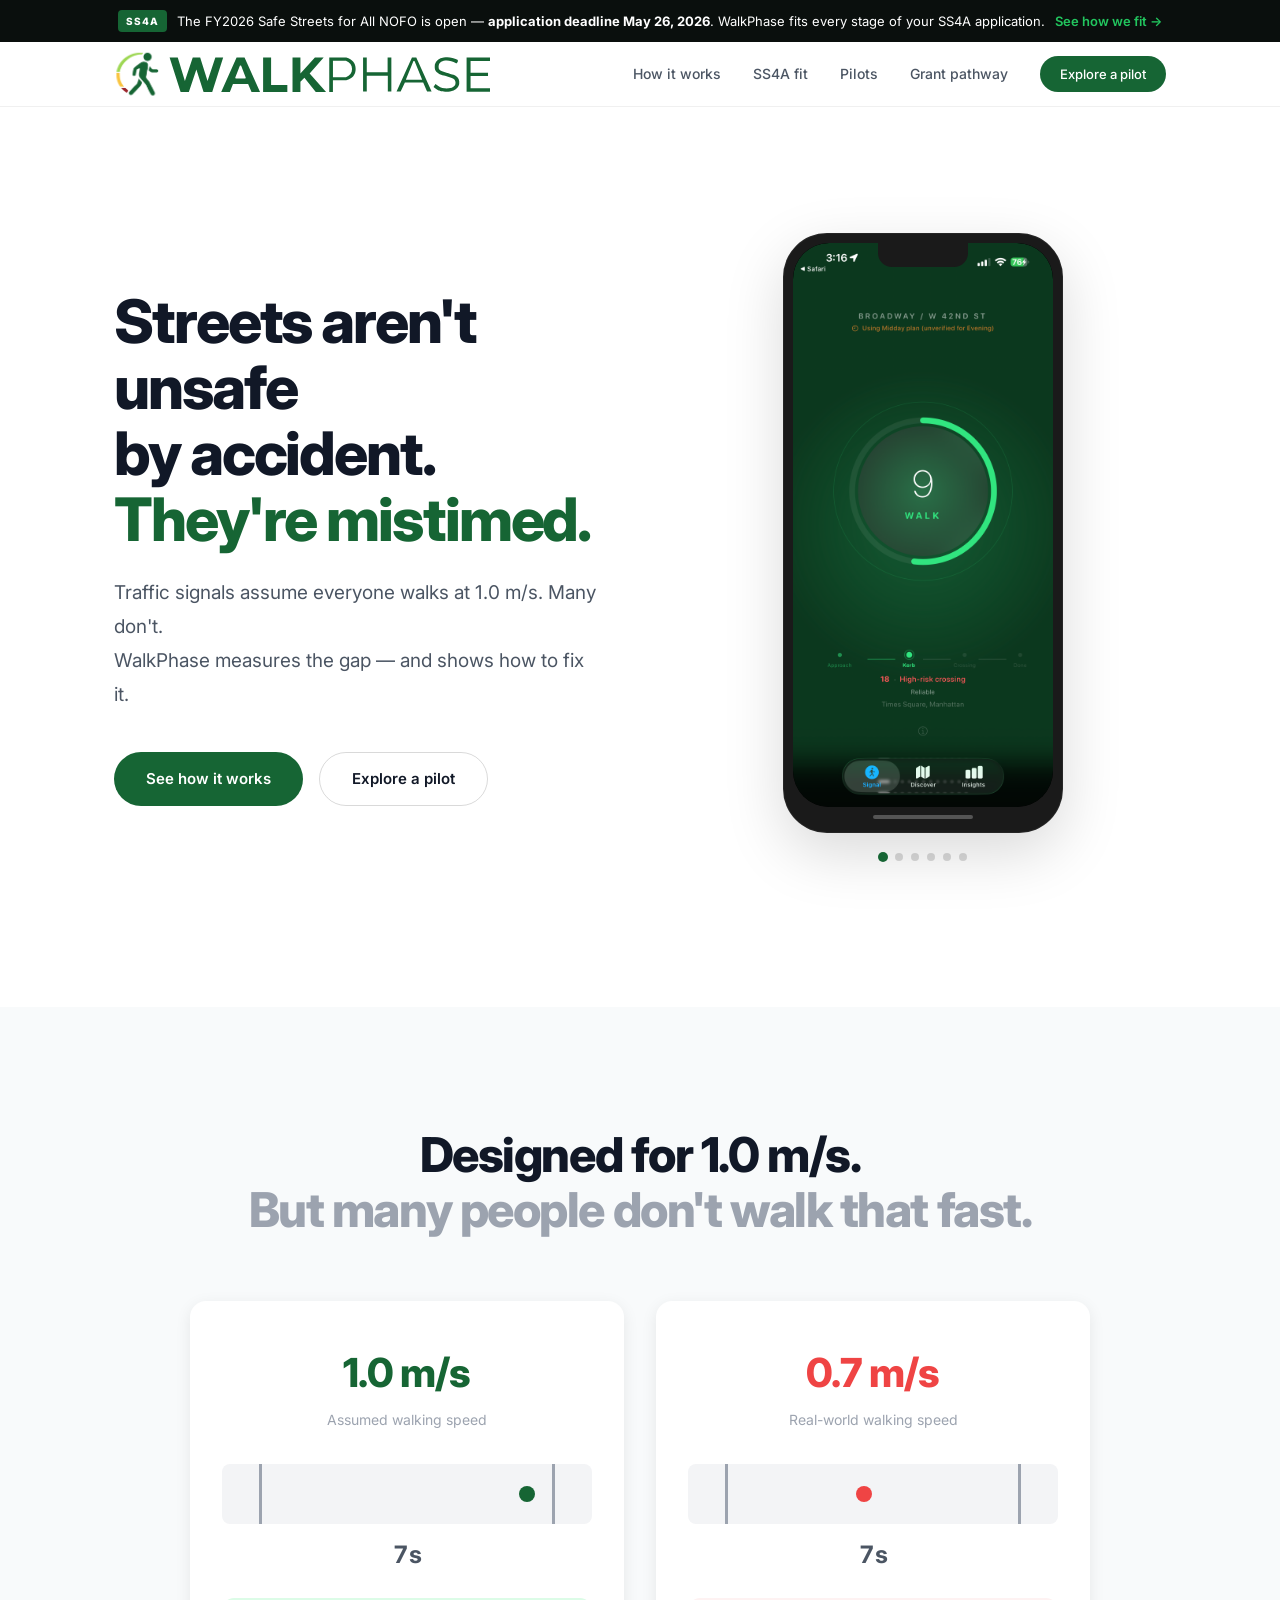
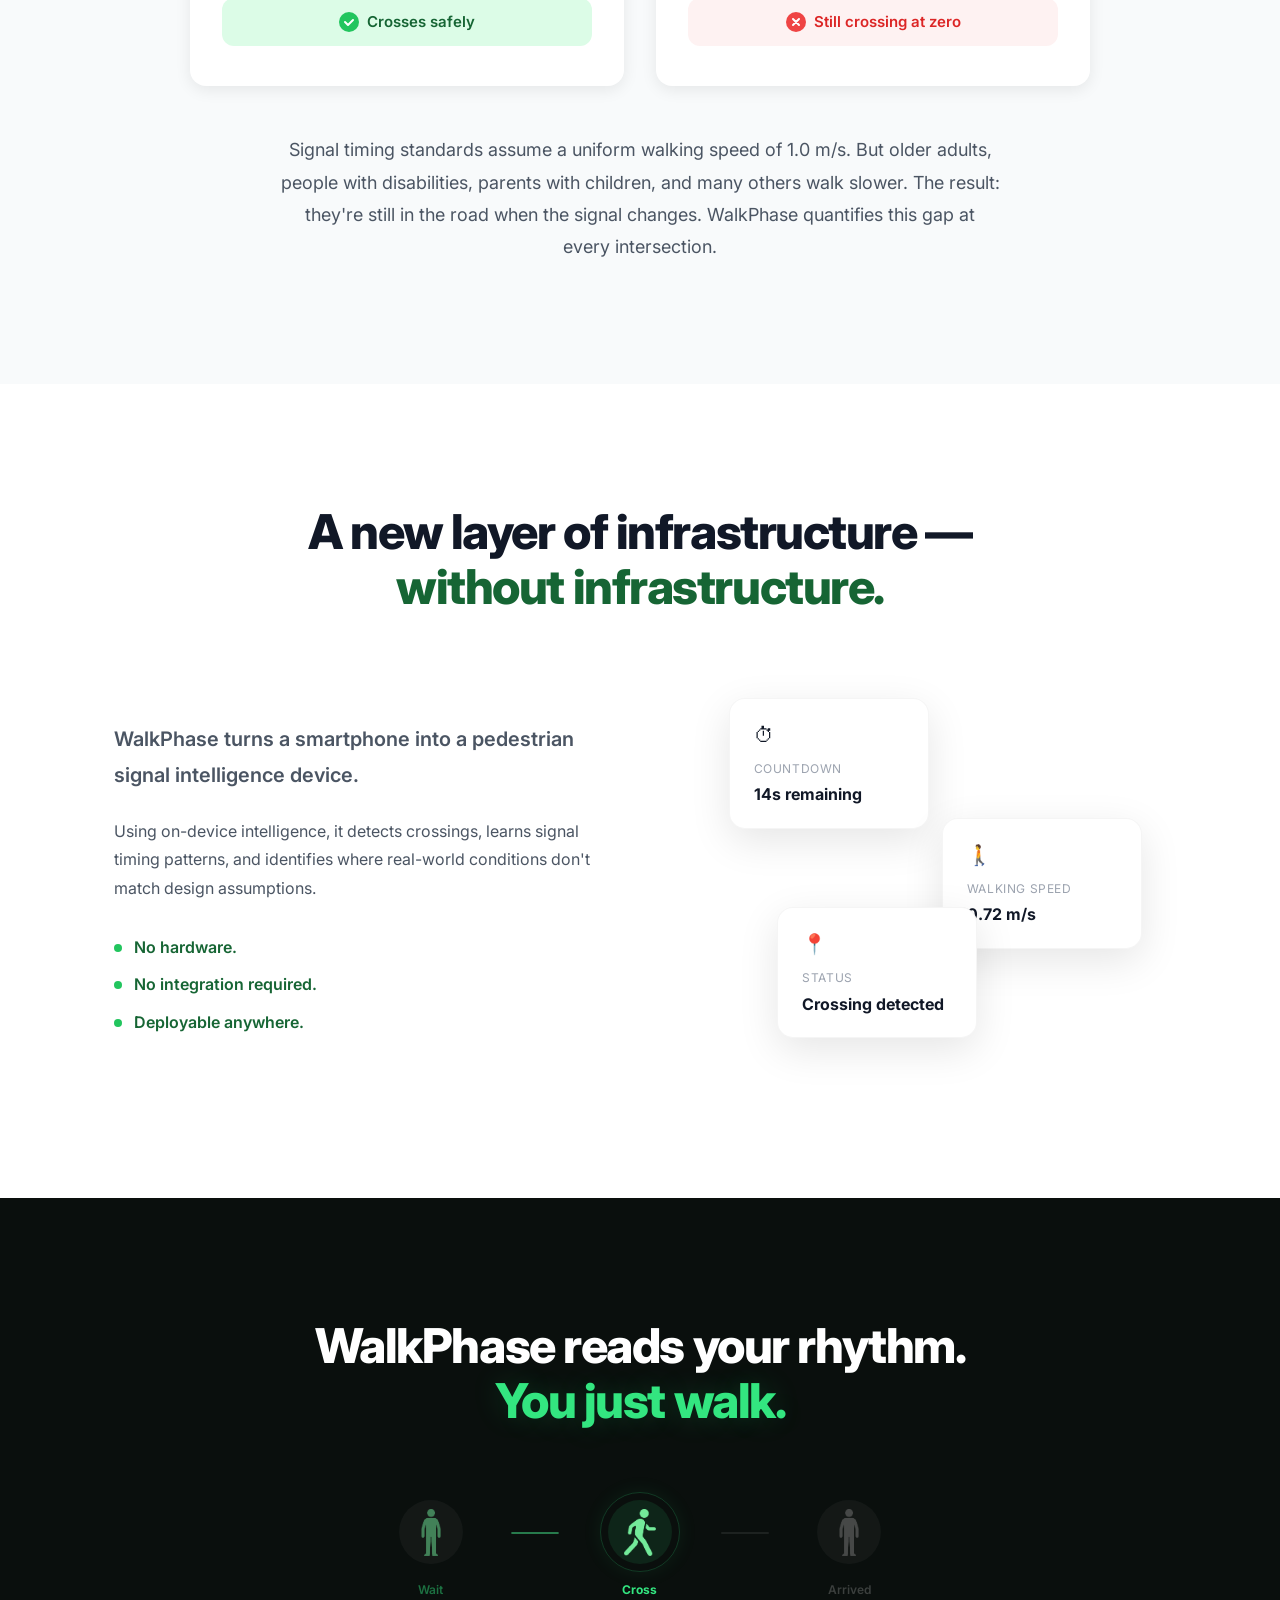
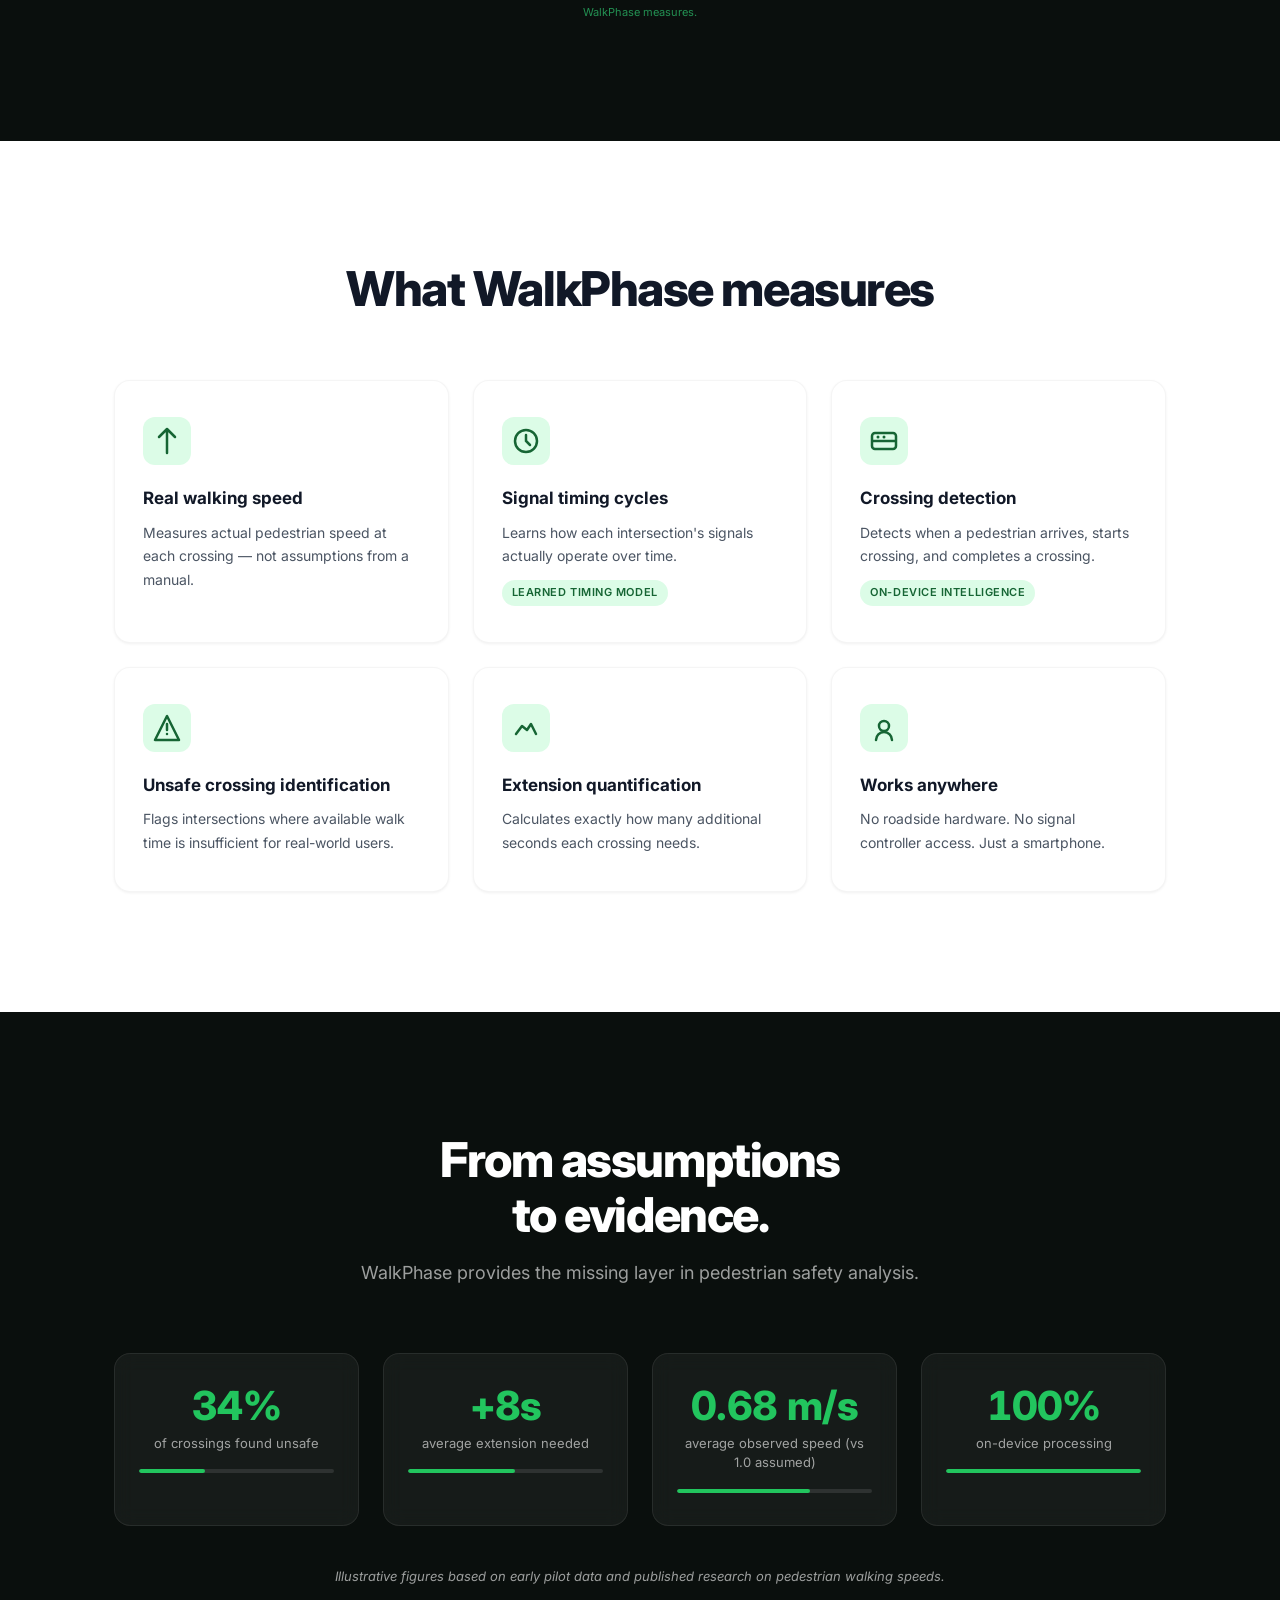
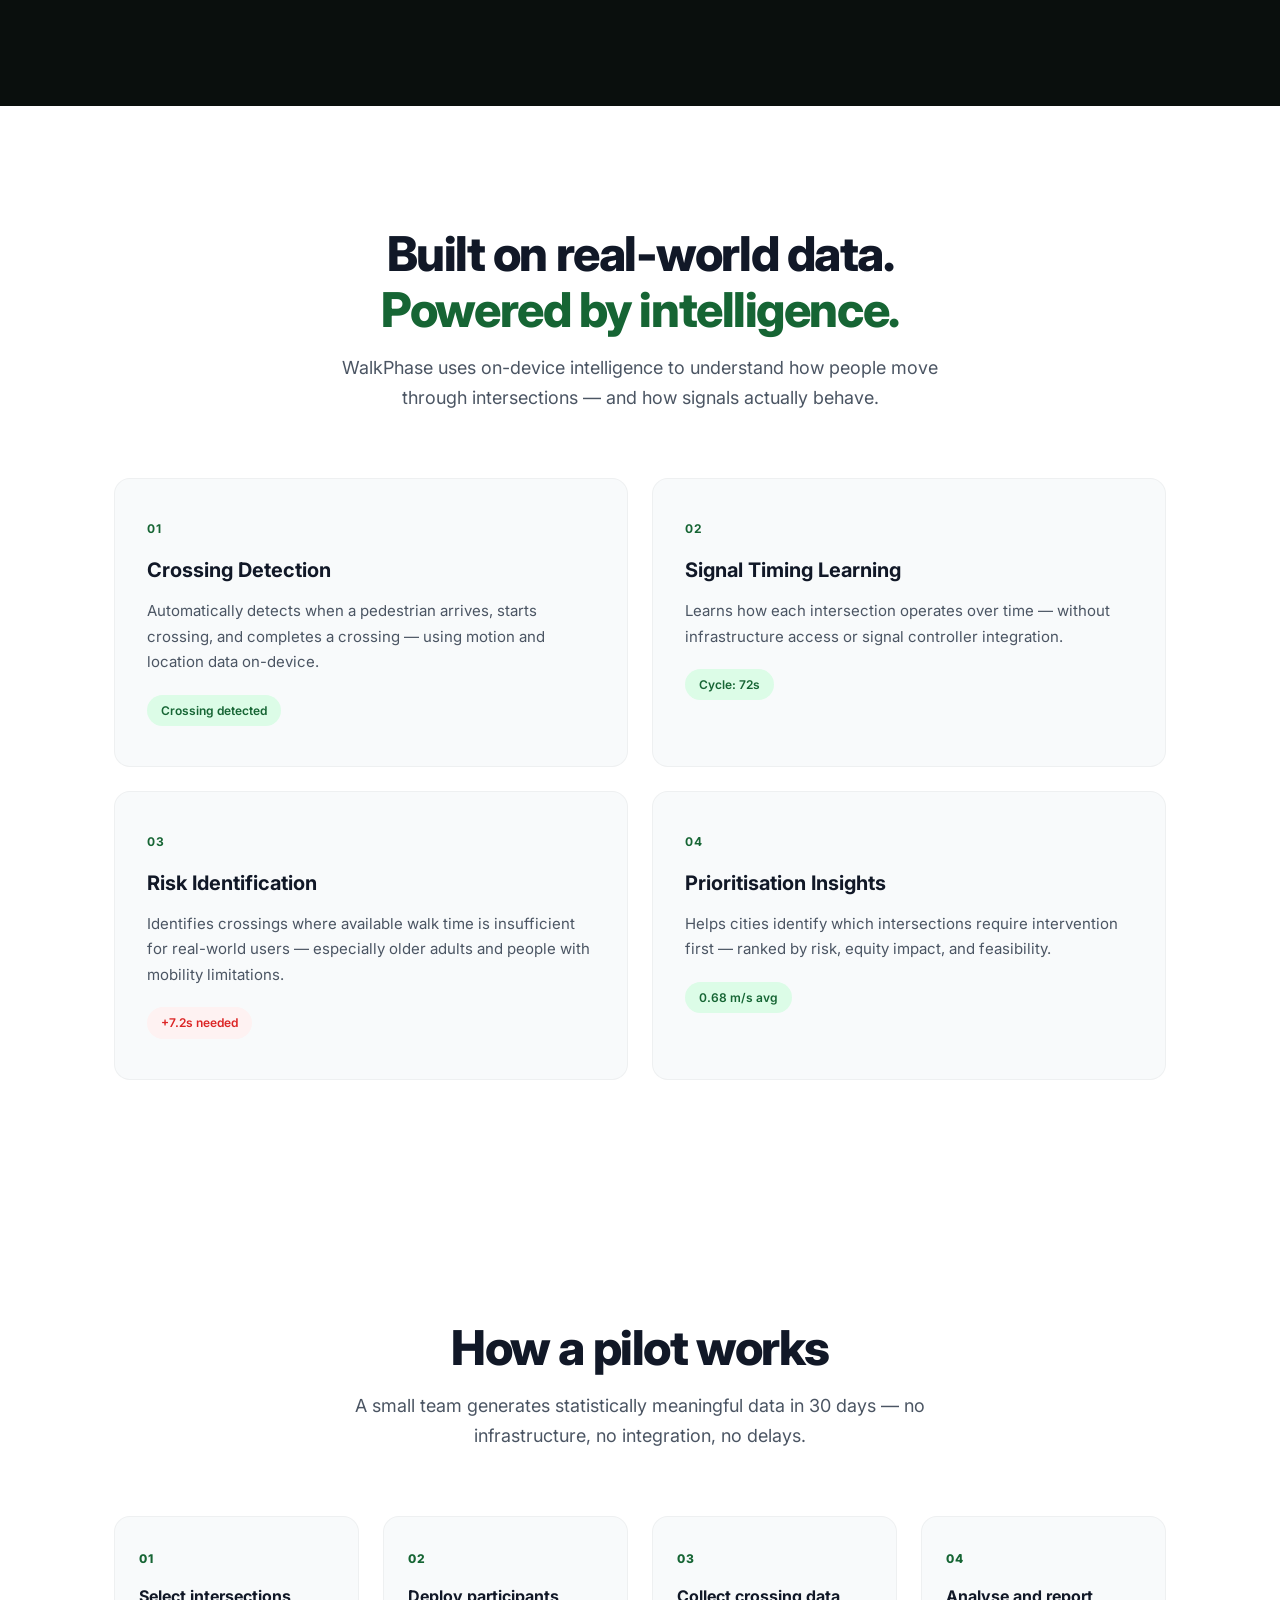
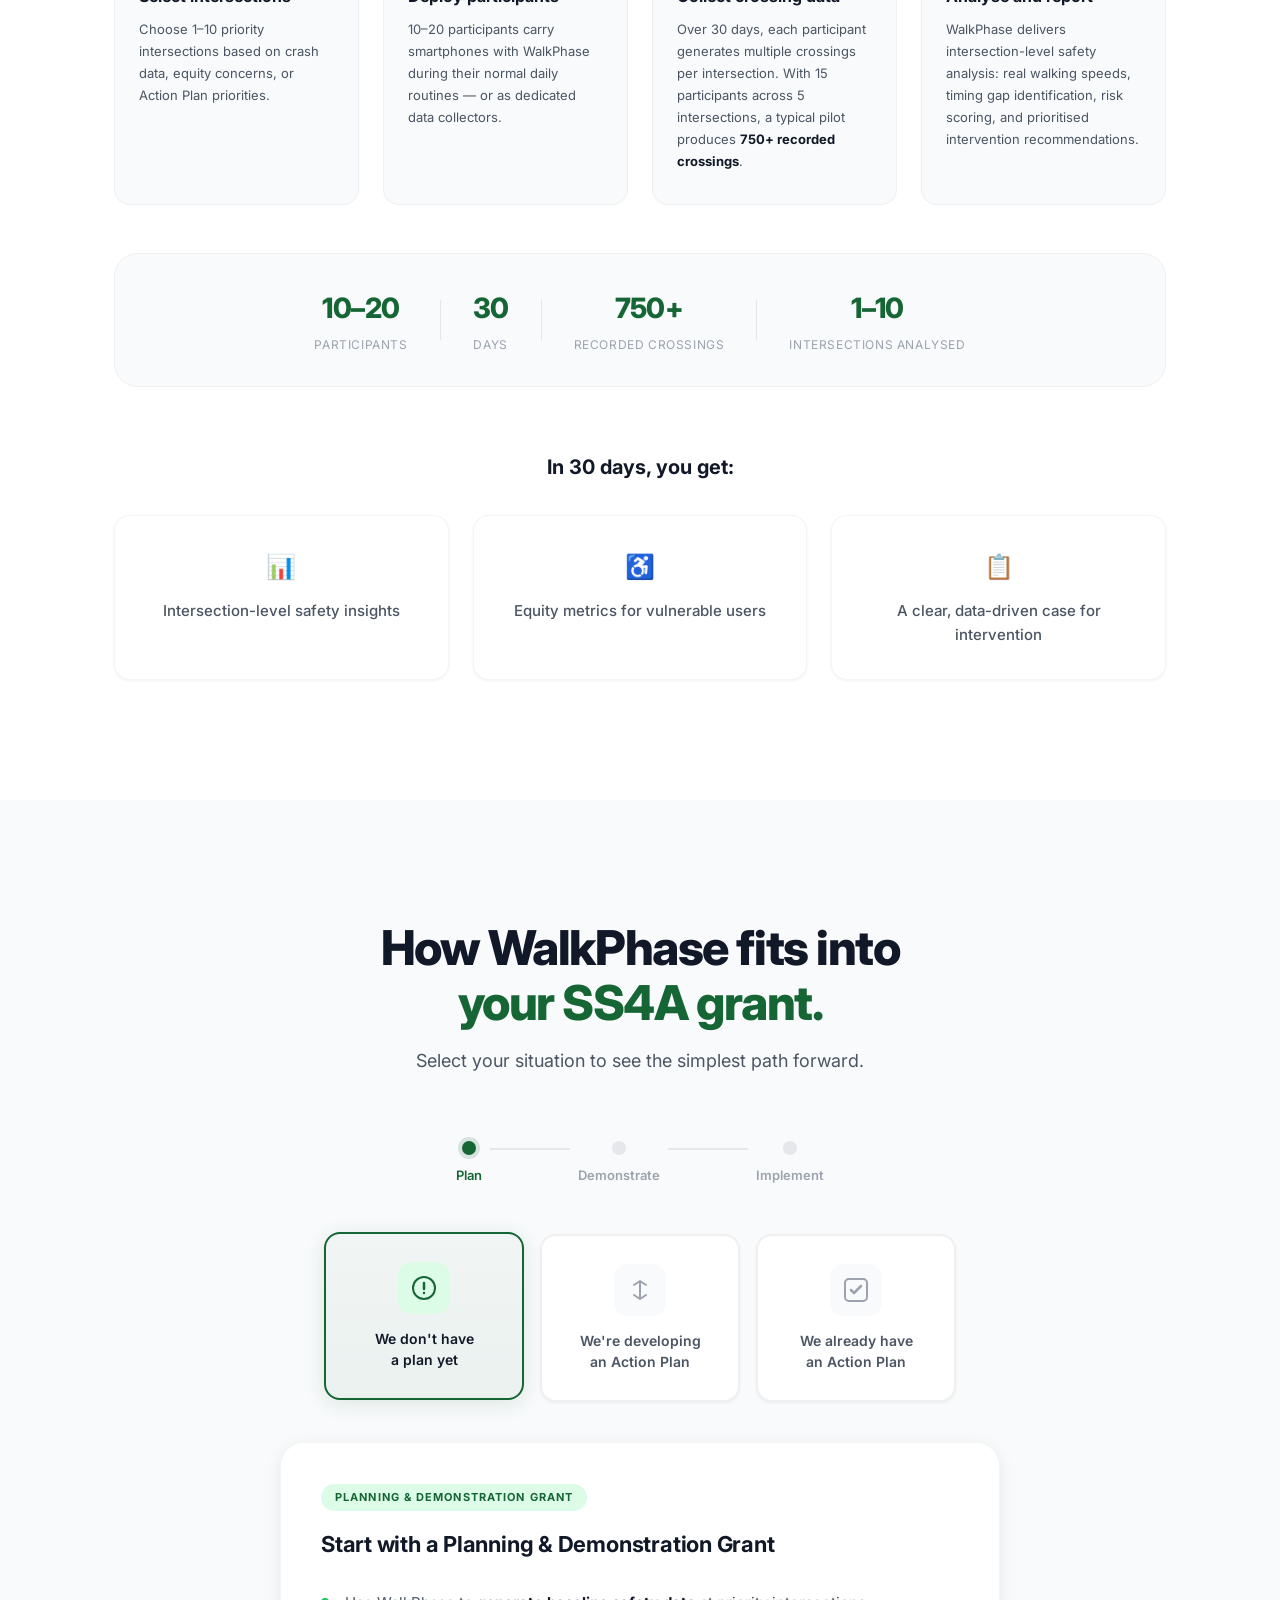
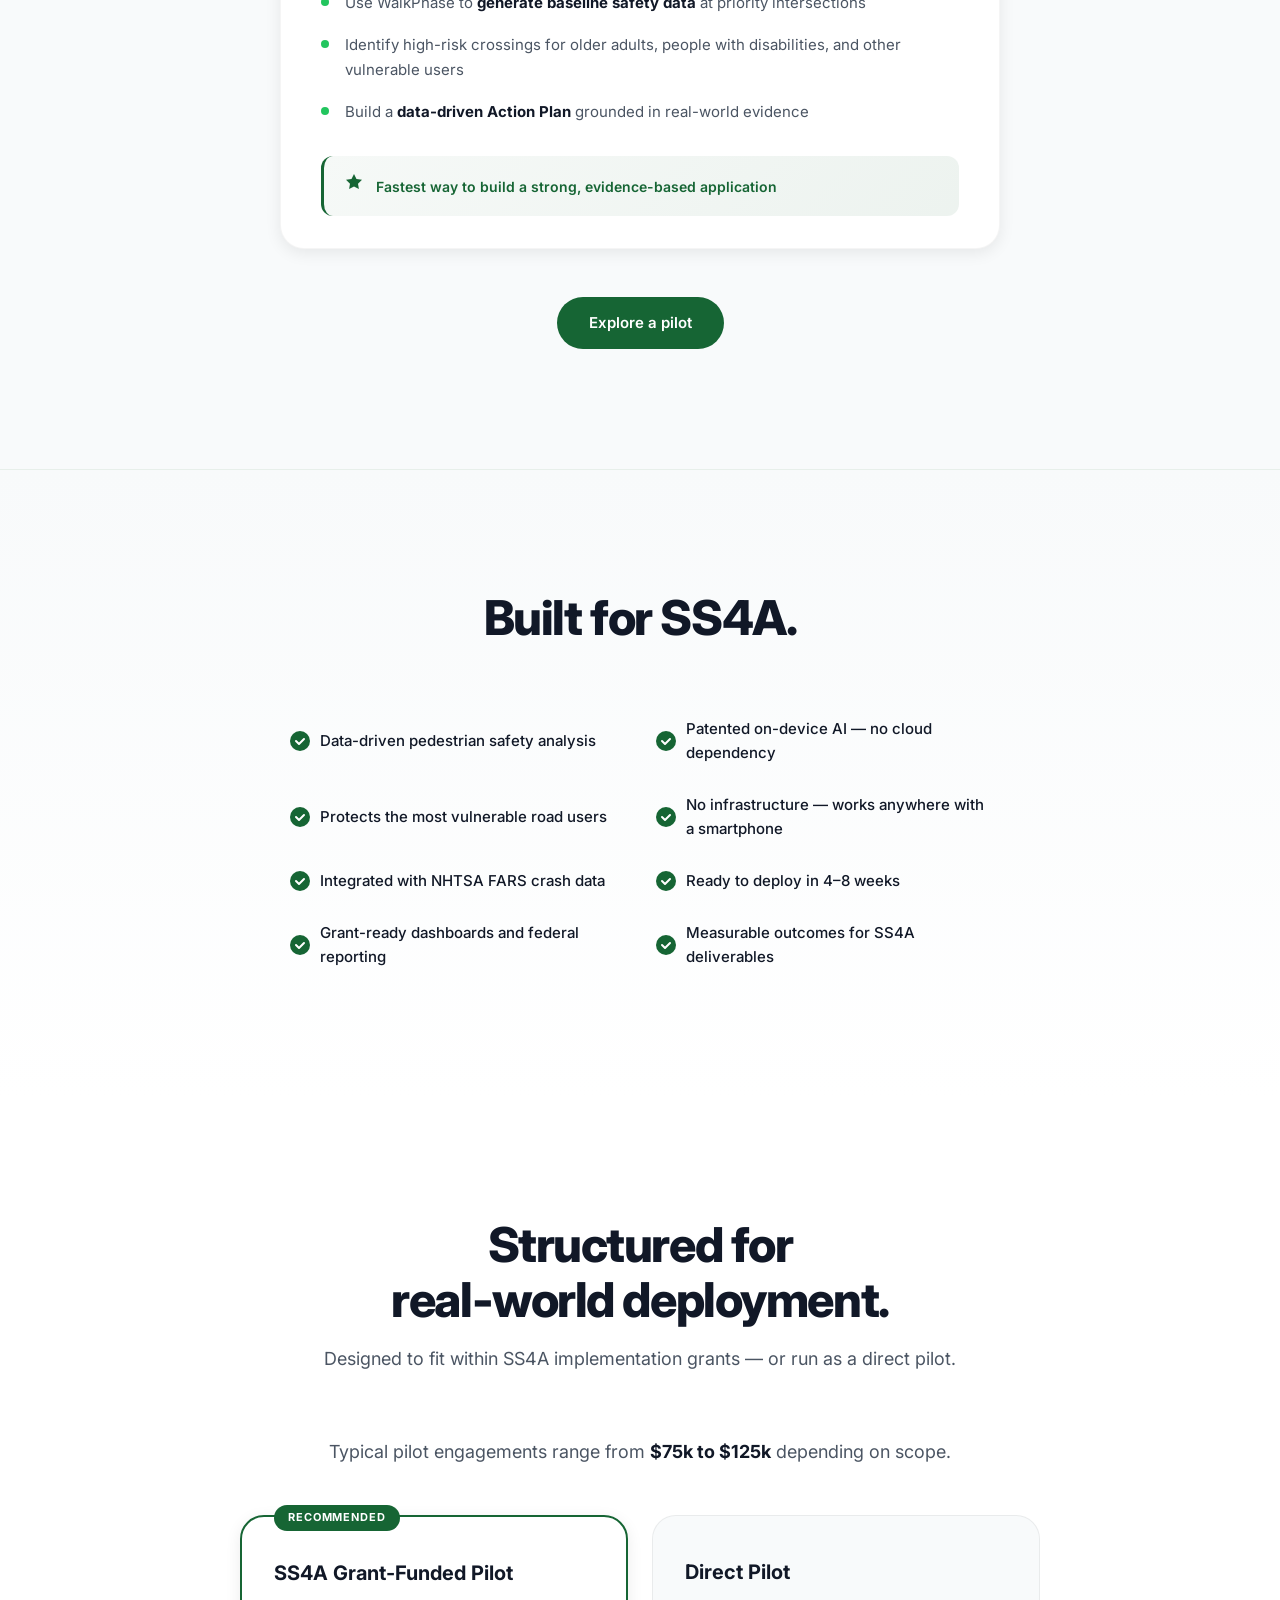
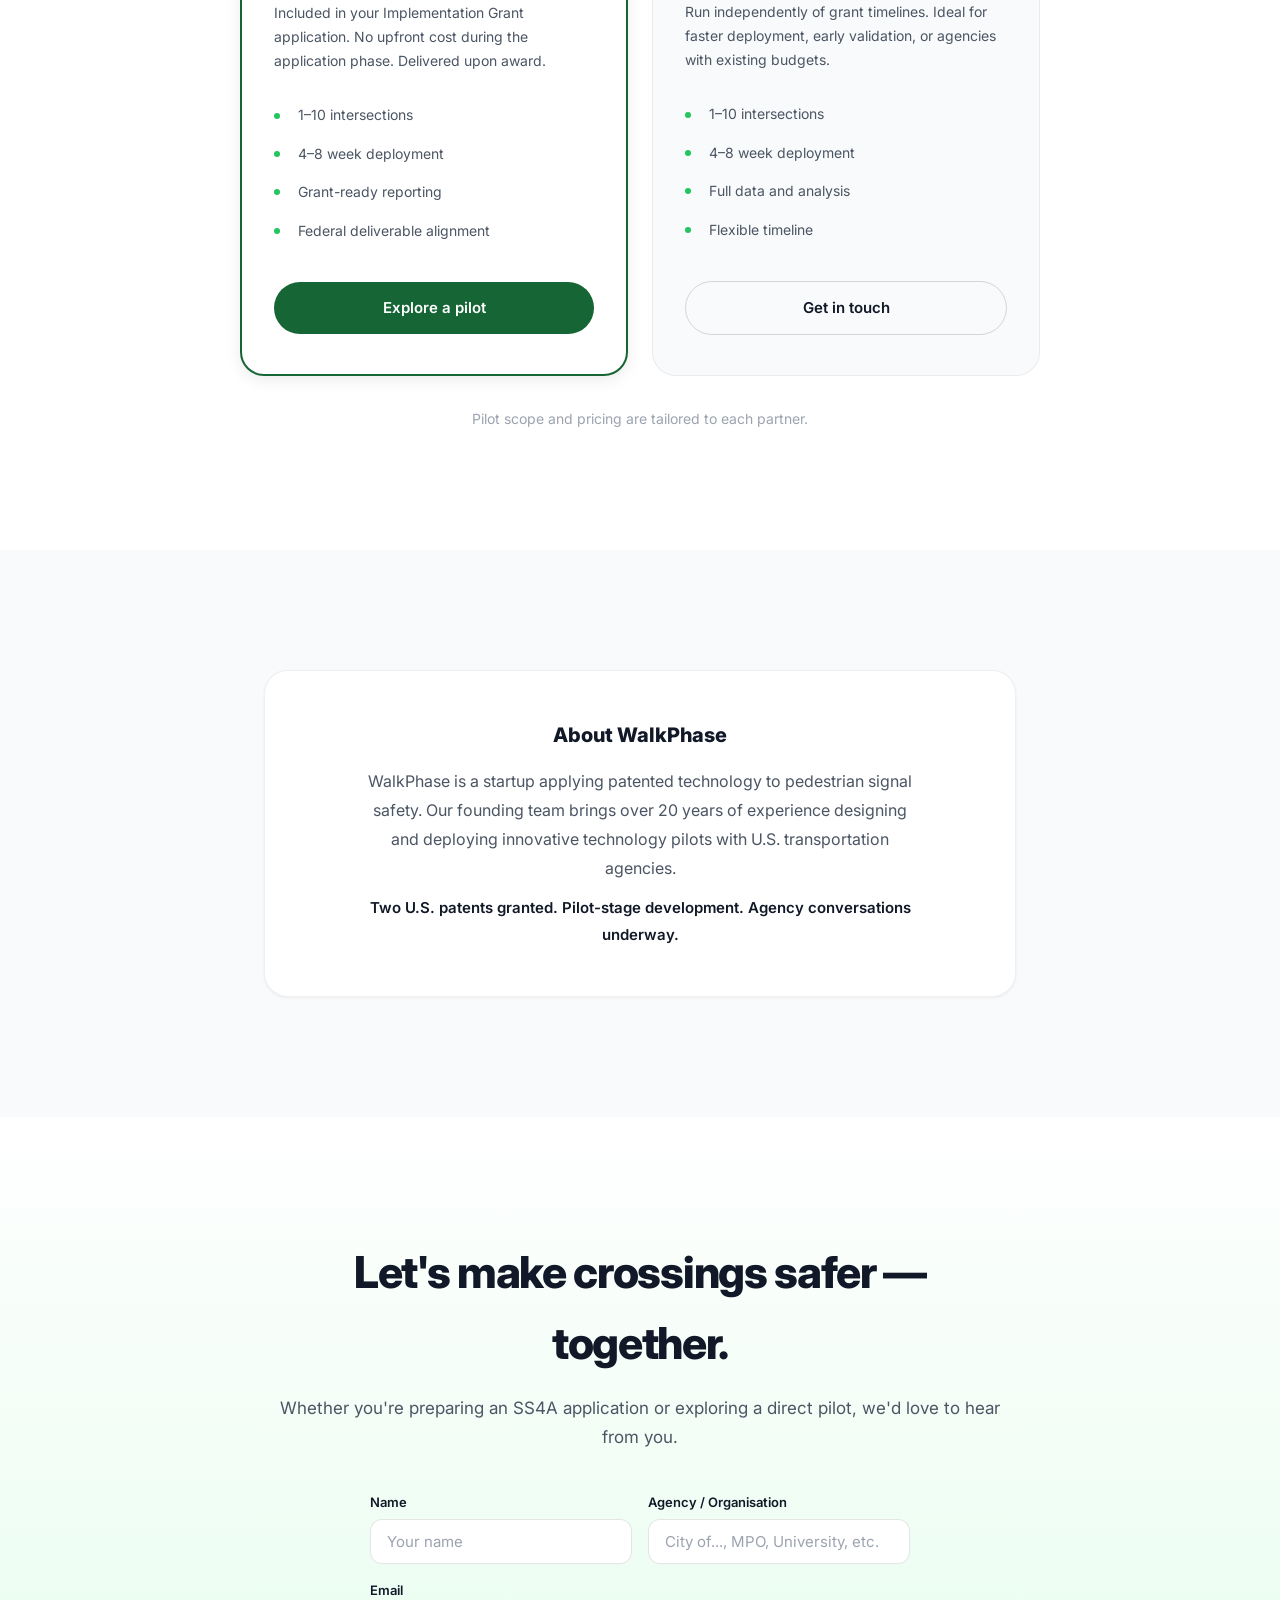
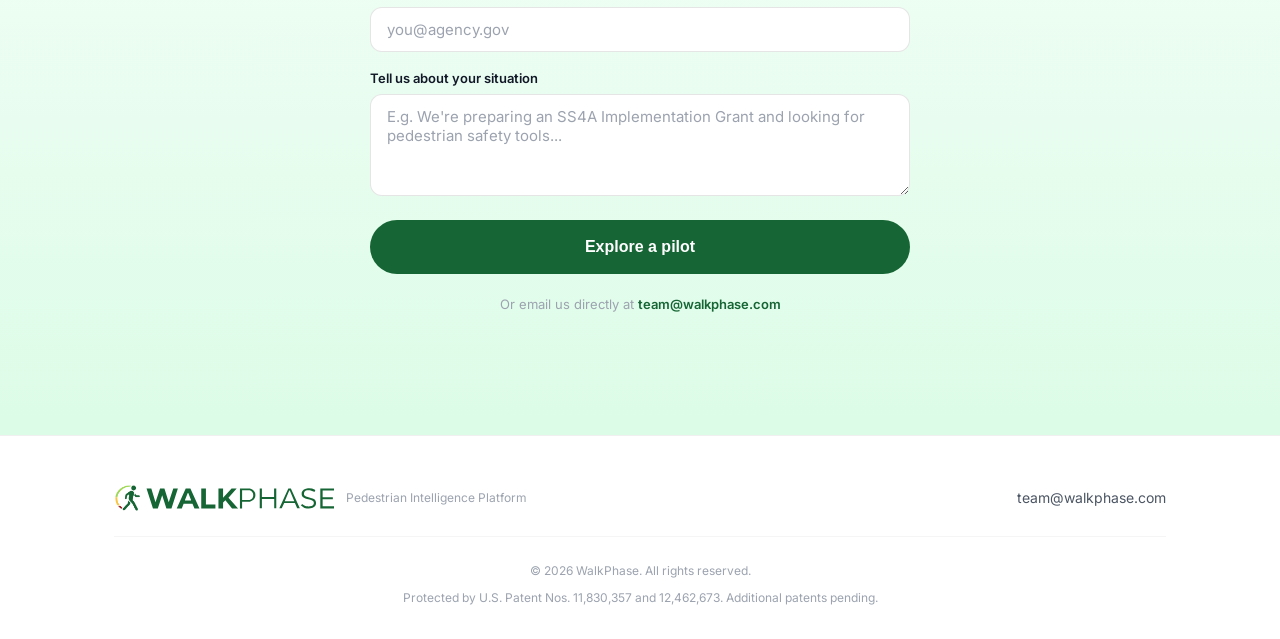
==== index.html @ d6239f0e "Replace rhythm section SVGs with custom pedestrian icons Wait/Arrived: standing figure, Cross: walki" ====
<!DOCTYPE html>
<html lang="en">
<head>
    <meta charset="UTF-8">
    <meta name="viewport" content="width=device-width, initial-scale=1.0">
    <title>WalkPhase — Pedestrian Intelligence Platform</title>
    <meta name="description" content="WalkPhase measures real walking speeds at crossings and identifies where signal timing fails vulnerable pedestrians. Built for Safe Streets for All.">
    <meta property="og:title" content="WalkPhase — Pedestrian Intelligence Platform">
    <meta property="og:description" content="Pedestrian signal intelligence for SS4A grants. Measures real walking speeds. Identifies unsafe crossings. No hardware required.">
    <meta property="og:type" content="website">
    <meta property="og:url" content="https://walkphase.com">
    <link rel="icon" type="image/png" href="favicon.png">
    <link rel="preconnect" href="https://fonts.googleapis.com">
    <link rel="preconnect" href="https://fonts.gstatic.com" crossorigin>
    <link rel="preload" href="https://fonts.googleapis.com/css2?family=Inter:wght@400;500;600;700;800&display=swap" as="style">
    <link href="https://fonts.googleapis.com/css2?family=Inter:wght@400;500;600;700;800&display=swap" rel="stylesheet">
    <link rel="stylesheet" href="styles.css">
    <noscript>
        <style>
            .fade-up { opacity: 1 !important; transform: none !important; }
        </style>
    </noscript>
</head>
<body>

    <!-- ANNOUNCEMENT BAR -->
    <div class="announcement-bar">
        <div class="announcement-inner">
            <span class="announcement-badge">SS4A</span>
            <span>The FY2026 Safe Streets for All NOFO is open — <strong>application deadline May 26, 2026</strong>. WalkPhase fits every stage of your SS4A application.</span>
            <a href="#ss4a-fit" class="announcement-link">See how we fit &rarr;</a>
        </div>
    </div>

    <!-- NAV -->
    <nav class="nav" id="nav">
        <div class="nav-inner">
            <a href="#" class="nav-brand">
                <img src="walkphase_logo.svg" alt="WalkPhase" class="nav-logo-img">
            </a>
            <div class="nav-links" id="navLinks">
                <a href="#how-it-works">How it works</a>
                <a href="#ss4a-fit">SS4A fit</a>
                <a href="#pilot">Pilots</a>
                <a href="#grant-pathway">Grant pathway</a>
                <a href="#contact" class="nav-cta">Explore a pilot</a>
            </div>
            <button class="nav-mobile-toggle" id="navToggle" aria-label="Menu">
                <span></span><span></span><span></span>
            </button>
        </div>
    </nav>

    <!-- HERO -->
    <section class="hero">
        <div class="hero-content">
            <div class="hero-text">
                <h1 class="hero-headline fade-up">
                    Streets aren't unsafe<br>by accident.<br>
                    <span class="text-green">They're mistimed.</span>
                </h1>
                <p class="hero-sub fade-up delay-1">
                    Traffic signals assume everyone walks at 1.0 m/s. Many don't.<br>
                    WalkPhase measures the gap — and shows how to fix it.
                </p>
                <div class="hero-ctas fade-up delay-2">
                    <a href="#how-it-works" class="btn btn-primary">See how it works</a>
                    <a href="#contact" class="btn btn-secondary">Explore a pilot</a>
                </div>
            </div>
            <div class="hero-visual fade-up delay-2">
                <div class="iphone-frame">
                    <div class="iphone-notch"></div>
                    <div class="iphone-screen">
                        <img src="screenshots/screen1.PNG" alt="WalkPhase — Live signal countdown at Broadway & 42nd St" class="iphone-screenshot active" data-index="0">
                        <img src="screenshots/screen2.PNG" alt="WalkPhase — Discover map with Manhattan intersections" class="iphone-screenshot" data-index="1">
                        <img src="screenshots/screen3.PNG" alt="WalkPhase — Intersection safety analysis and clearance" class="iphone-screenshot" data-index="2">
                        <img src="screenshots/screen4.PNG" alt="WalkPhase — Crash history, crossing activity heatmap" class="iphone-screenshot" data-index="3">
                        <img src="screenshots/screen5.PNG" alt="WalkPhase — Crossing detail with path and speed data" class="iphone-screenshot" data-index="4">
                        <img src="screenshots/screen6.PNG" alt="WalkPhase — Safety report for road authority" class="iphone-screenshot" data-index="5">
                    </div>
                    <div class="iphone-home-bar"></div>
                </div>
                <div class="screenshot-dots">
                    <button class="screenshot-dot active" data-index="0"></button>
                    <button class="screenshot-dot" data-index="1"></button>
                    <button class="screenshot-dot" data-index="2"></button>
                    <button class="screenshot-dot" data-index="3"></button>
                    <button class="screenshot-dot" data-index="4"></button>
                    <button class="screenshot-dot" data-index="5"></button>
                </div>
            </div>
        </div>
    </section>

    <!-- PROBLEM -->
    <section class="section section-light" id="problem">
        <div class="container">
            <div class="section-header fade-up">
                <h2 class="section-title">Designed for 1.0 m/s.<br><span class="text-muted">But many people don't walk that fast.</span></h2>
            </div>
            <div class="comparison fade-up delay-1">
                <div class="comparison-card comparison-safe">
                    <div class="comparison-speed">1.0 m/s</div>
                    <div class="comparison-label">Assumed walking speed</div>
                    <div class="comparison-visual">
                        <div class="crossing-track">
                            <div class="crossing-line crossing-start"></div>
                            <div class="crossing-line crossing-end"></div>
                            <div class="walker walker-fast" id="walkerFast">
                                <div class="walker-dot"></div>
                            </div>
                        </div>
                        <div class="crossing-timer">
                            <span class="timer-value" id="timerFast">18</span>s
                        </div>
                    </div>
                    <div class="comparison-result result-safe">
                        <svg width="20" height="20" viewBox="0 0 20 20" fill="none"><circle cx="10" cy="10" r="10" fill="#22c55e"/><path d="M6 10l3 3 5-5" stroke="#fff" stroke-width="2" stroke-linecap="round" stroke-linejoin="round"/></svg>
                        Crosses safely
                    </div>
                </div>
                <div class="comparison-card comparison-unsafe">
                    <div class="comparison-speed">0.7 m/s</div>
                    <div class="comparison-label">Real-world walking speed</div>
                    <div class="comparison-visual">
                        <div class="crossing-track">
                            <div class="crossing-line crossing-start"></div>
                            <div class="crossing-line crossing-end"></div>
                            <div class="walker walker-slow" id="walkerSlow">
                                <div class="walker-dot"></div>
                            </div>
                        </div>
                        <div class="crossing-timer">
                            <span class="timer-value" id="timerSlow">18</span>s
                        </div>
                    </div>
                    <div class="comparison-result result-unsafe">
                        <svg width="20" height="20" viewBox="0 0 20 20" fill="none"><circle cx="10" cy="10" r="10" fill="#ef4444"/><path d="M7 7l6 6M13 7l-6 6" stroke="#fff" stroke-width="2" stroke-linecap="round"/></svg>
                        Still crossing at zero
                    </div>
                </div>
            </div>
            <p class="section-body fade-up delay-2">
                Signal timing standards assume a uniform walking speed of 1.0 m/s. But older adults, people with disabilities, parents with children, and many others walk slower. The result: they're still in the road when the signal changes. WalkPhase quantifies this gap at every intersection.
            </p>
        </div>
    </section>

    <!-- SOLUTION -->
    <section class="section" id="how-it-works">
        <div class="container">
            <div class="section-header fade-up">
                <h2 class="section-title">A new layer of infrastructure —<br><span class="text-green">without infrastructure.</span></h2>
            </div>
            <div class="solution-layout">
                <div class="solution-text fade-up delay-1">
                    <p class="solution-lead">
                        WalkPhase turns a smartphone into a pedestrian signal intelligence device.
                    </p>
                    <p>
                        Using on-device intelligence, it detects crossings, learns signal timing patterns, and identifies where real-world conditions don't match design assumptions.
                    </p>
                    <div class="solution-points">
                        <div class="solution-point">No hardware.</div>
                        <div class="solution-point">No integration required.</div>
                        <div class="solution-point">Deployable anywhere.</div>
                    </div>
                </div>
                <div class="solution-visual fade-up delay-2">
                    <div class="floating-cards">
                        <div class="float-card float-card-1">
                            <div class="float-card-icon">&#9201;</div>
                            <div class="float-card-label">Countdown</div>
                            <div class="float-card-value">14s remaining</div>
                        </div>
                        <div class="float-card float-card-2">
                            <div class="float-card-icon">&#128694;</div>
                            <div class="float-card-label">Walking speed</div>
                            <div class="float-card-value">0.72 m/s</div>
                        </div>
                        <div class="float-card float-card-3">
                            <div class="float-card-icon">&#128205;</div>
                            <div class="float-card-label">Status</div>
                            <div class="float-card-value text-green">Crossing detected</div>
                        </div>
                    </div>
                </div>
            </div>
        </div>
    </section>

    <!-- RHYTHM / AUTOMATED DETECTION -->
    <section class="section section-dark" id="automated">
        <div class="container">
            <div class="section-header fade-up">
                <h2 class="section-title text-white">WalkPhase reads your rhythm.<br><span class="text-green-glow">You just walk.</span></h2>
            </div>

            <!-- Rhythm animation -->
            <div class="rhythm-visual fade-up delay-1" id="rhythmVisual">
                <div class="rhythm-beat" data-step="0">
                    <div class="rhythm-ring"></div>
                    <div class="rhythm-circle">
                        <img src="icons/wait-grey.png" alt="" class="rhythm-icon rhythm-icon-grey">
                        <img src="icons/wait-green.png" alt="" class="rhythm-icon rhythm-icon-green">
                    </div>
                    <span class="rhythm-label">Wait</span>
                    <span class="rhythm-sub">WalkPhase starts the clock.</span>
                </div>
                <div class="rhythm-connector"><div class="rhythm-connector-fill"></div></div>
                <div class="rhythm-beat" data-step="1">
                    <div class="rhythm-ring"></div>
                    <div class="rhythm-circle">
                        <img src="icons/walk-grey.png" alt="" class="rhythm-icon rhythm-icon-grey">
                        <img src="icons/walk-green.png" alt="" class="rhythm-icon rhythm-icon-green">
                    </div>
                    <span class="rhythm-label">Cross</span>
                    <span class="rhythm-sub">WalkPhase measures.</span>
                </div>
                <div class="rhythm-connector"><div class="rhythm-connector-fill"></div></div>
                <div class="rhythm-beat" data-step="2">
                    <div class="rhythm-ring"></div>
                    <div class="rhythm-circle">
                        <img src="icons/wait-grey.png" alt="" class="rhythm-icon rhythm-icon-grey">
                        <img src="icons/wait-green.png" alt="" class="rhythm-icon rhythm-icon-green">
                    </div>
                    <span class="rhythm-label">Arrived</span>
                    <span class="rhythm-sub">WalkPhase scores.</span>
                </div>
            </div>
        </div>
    </section>

    <!-- FEATURES GRID -->
    <section class="section" id="features">
        <div class="container">
            <div class="section-header fade-up">
                <h2 class="section-title">What WalkPhase measures</h2>
            </div>
            <div class="features-grid">
                <div class="feature-card fade-up">
                    <div class="feature-icon">
                        <svg width="32" height="32" viewBox="0 0 32 32" fill="none"><path d="M16 4v24M8 12l8-8 8 8" stroke="currentColor" stroke-width="2.5" stroke-linecap="round" stroke-linejoin="round"/></svg>
                    </div>
                    <h3 class="feature-title">Real walking speed</h3>
                    <p class="feature-desc">Measures actual pedestrian speed at each crossing — not assumptions from a manual.</p>
                </div>
                <div class="feature-card fade-up delay-1">
                    <div class="feature-icon">
                        <svg width="32" height="32" viewBox="0 0 32 32" fill="none"><circle cx="16" cy="16" r="11" stroke="currentColor" stroke-width="2.5"/><path d="M16 10v6l4 4" stroke="currentColor" stroke-width="2.5" stroke-linecap="round"/></svg>
                    </div>
                    <h3 class="feature-title">Signal timing cycles</h3>
                    <p class="feature-desc">Learns how each intersection's signals actually operate over time.</p>
                    <span class="feature-tag">Learned timing model</span>
                </div>
                <div class="feature-card fade-up delay-2">
                    <div class="feature-icon">
                        <svg width="32" height="32" viewBox="0 0 32 32" fill="none"><rect x="4" y="8" width="24" height="16" rx="3" stroke="currentColor" stroke-width="2.5"/><path d="M4 16h24" stroke="currentColor" stroke-width="2.5"/><circle cx="10" cy="12" r="1.5" fill="currentColor"/><circle cx="16" cy="12" r="1.5" fill="currentColor"/></svg>
                    </div>
                    <h3 class="feature-title">Crossing detection</h3>
                    <p class="feature-desc">Detects when a pedestrian arrives, starts crossing, and completes a crossing.</p>
                    <span class="feature-tag">On-device intelligence</span>
                </div>
                <div class="feature-card fade-up">
                    <div class="feature-icon">
                        <svg width="32" height="32" viewBox="0 0 32 32" fill="none"><path d="M16 4L4 28h24L16 4z" stroke="currentColor" stroke-width="2.5" stroke-linejoin="round"/><path d="M16 18v-6M16 22v0" stroke="currentColor" stroke-width="2.5" stroke-linecap="round"/></svg>
                    </div>
                    <h3 class="feature-title">Unsafe crossing identification</h3>
                    <p class="feature-desc">Flags intersections where available walk time is insufficient for real-world users.</p>
                </div>
                <div class="feature-card fade-up delay-1">
                    <div class="feature-icon">
                        <svg width="32" height="32" viewBox="0 0 32 32" fill="none"><path d="M6 22l6-8 5 4 4-6 5 10" stroke="currentColor" stroke-width="2.5" stroke-linecap="round" stroke-linejoin="round"/></svg>
                    </div>
                    <h3 class="feature-title">Extension quantification</h3>
                    <p class="feature-desc">Calculates exactly how many additional seconds each crossing needs.</p>
                </div>
                <div class="feature-card fade-up delay-2">
                    <div class="feature-icon">
                        <svg width="32" height="32" viewBox="0 0 32 32" fill="none"><circle cx="16" cy="14" r="5" stroke="currentColor" stroke-width="2.5"/><path d="M8 28c0-4.4 3.6-8 8-8s8 3.6 8 8" stroke="currentColor" stroke-width="2.5" stroke-linecap="round"/></svg>
                    </div>
                    <h3 class="feature-title">Works anywhere</h3>
                    <p class="feature-desc">No roadside hardware. No signal controller access. Just a smartphone.</p>
                </div>
            </div>
        </div>
    </section>

    <!-- DATA / METRICS -->
    <section class="section section-dark" id="data">
        <div class="container">
            <div class="section-header fade-up">
                <h2 class="section-title text-white">From assumptions<br>to evidence.</h2>
                <p class="section-subtitle text-white-muted">WalkPhase provides the missing layer in pedestrian safety analysis.</p>
            </div>
            <div class="metrics-grid fade-up delay-1">
                <div class="metric-card">
                    <div class="metric-value" data-target="34" data-suffix="%">34%</div>
                    <div class="metric-label">of crossings found unsafe</div>
                    <div class="metric-bar"><div class="metric-bar-fill" data-width="34"></div></div>
                </div>
                <div class="metric-card">
                    <div class="metric-value" data-target="8.2" data-suffix="s" data-prefix="+">+8.2s</div>
                    <div class="metric-label">average extension needed</div>
                    <div class="metric-bar"><div class="metric-bar-fill" data-width="55"></div></div>
                </div>
                <div class="metric-card">
                    <div class="metric-value" data-target="0.68" data-suffix=" m/s" data-decimals="2">0.68 m/s</div>
                    <div class="metric-label">average observed speed (vs 1.0 assumed)</div>
                    <div class="metric-bar"><div class="metric-bar-fill" data-width="68"></div></div>
                </div>
                <div class="metric-card">
                    <div class="metric-value" data-target="100" data-suffix="%">100%</div>
                    <div class="metric-label">on-device processing</div>
                    <div class="metric-bar"><div class="metric-bar-fill" data-width="100"></div></div>
                </div>
            </div>
            <p class="metrics-note fade-up delay-2">Illustrative figures based on early pilot data and published research on pedestrian walking speeds.</p>
        </div>
    </section>

    <!-- AI / INTELLIGENCE -->
    <section class="section" id="intelligence">
        <div class="container">
            <div class="section-header fade-up">
                <h2 class="section-title">Built on real-world data.<br><span class="text-green">Powered by intelligence.</span></h2>
                <p class="section-subtitle">WalkPhase uses on-device intelligence to understand how people move through intersections — and how signals actually behave.</p>
            </div>
            <div class="ai-grid">
                <div class="ai-card fade-up">
                    <div class="ai-number">01</div>
                    <h3 class="ai-title">Crossing Detection</h3>
                    <p class="ai-desc">Automatically detects when a pedestrian arrives, starts crossing, and completes a crossing — using motion and location data on-device.</p>
                    <div class="ai-overlay">
                        <span class="ai-tag">Crossing detected</span>
                    </div>
                </div>
                <div class="ai-card fade-up delay-1">
                    <div class="ai-number">02</div>
                    <h3 class="ai-title">Signal Timing Learning</h3>
                    <p class="ai-desc">Learns how each intersection operates over time — without infrastructure access or signal controller integration.</p>
                    <div class="ai-overlay">
                        <span class="ai-tag">Cycle: 72s</span>
                    </div>
                </div>
                <div class="ai-card fade-up delay-2">
                    <div class="ai-number">03</div>
                    <h3 class="ai-title">Risk Identification</h3>
                    <p class="ai-desc">Identifies crossings where available walk time is insufficient for real-world users — especially older adults and people with mobility limitations.</p>
                    <div class="ai-overlay">
                        <span class="ai-tag warn">+7.2s needed</span>
                    </div>
                </div>
                <div class="ai-card fade-up delay-1">
                    <div class="ai-number">04</div>
                    <h3 class="ai-title">Prioritisation Insights</h3>
                    <p class="ai-desc">Helps cities identify which intersections require intervention first — ranked by risk, equity impact, and feasibility.</p>
                    <div class="ai-overlay">
                        <span class="ai-tag">0.68 m/s avg</span>
                    </div>
                </div>
            </div>
        </div>
    </section>

    <!-- HOW A PILOT WORKS -->
    <section class="section" id="pilot">
        <div class="container">
            <div class="section-header fade-up">
                <h2 class="section-title">How a pilot works</h2>
                <p class="section-subtitle">A small team generates statistically meaningful data in 30 days — no infrastructure, no integration, no delays.</p>
            </div>
            <div class="pilot-how-layout fade-up delay-1">
                <div class="pilot-how-card">
                    <div class="pilot-how-number">01</div>
                    <h3>Select intersections</h3>
                    <p>Choose 1–10 priority intersections based on crash data, equity concerns, or Action Plan priorities.</p>
                </div>
                <div class="pilot-how-card">
                    <div class="pilot-how-number">02</div>
                    <h3>Deploy participants</h3>
                    <p>10–20 participants carry smartphones with WalkPhase during their normal daily routines — or as dedicated data collectors.</p>
                </div>
                <div class="pilot-how-card">
                    <div class="pilot-how-number">03</div>
                    <h3>Collect crossing data</h3>
                    <p>Over 30 days, each participant generates multiple crossings per intersection. With 15 participants across 5 intersections, a typical pilot produces <strong>750+ recorded crossings</strong>.</p>
                </div>
                <div class="pilot-how-card">
                    <div class="pilot-how-number">04</div>
                    <h3>Analyse and report</h3>
                    <p>WalkPhase delivers intersection-level safety analysis: real walking speeds, timing gap identification, risk scoring, and prioritised intervention recommendations.</p>
                </div>
            </div>
            <div class="pilot-stats fade-up delay-2">
                <div class="pilot-stat">
                    <div class="pilot-stat-value">10–20</div>
                    <div class="pilot-stat-label">participants</div>
                </div>
                <div class="pilot-stat-divider"></div>
                <div class="pilot-stat">
                    <div class="pilot-stat-value">30</div>
                    <div class="pilot-stat-label">days</div>
                </div>
                <div class="pilot-stat-divider"></div>
                <div class="pilot-stat">
                    <div class="pilot-stat-value">750+</div>
                    <div class="pilot-stat-label">recorded crossings</div>
                </div>
                <div class="pilot-stat-divider"></div>
                <div class="pilot-stat">
                    <div class="pilot-stat-value">1–10</div>
                    <div class="pilot-stat-label">intersections analysed</div>
                </div>
            </div>
            <div class="pilot-results fade-up delay-2">
                <h3 class="pilot-results-title">In 30 days, you get:</h3>
                <div class="pilot-results-grid">
                    <div class="pilot-result-card">
                        <div class="pilot-result-icon">&#128202;</div>
                        <p>Intersection-level safety insights</p>
                    </div>
                    <div class="pilot-result-card">
                        <div class="pilot-result-icon">&#9855;</div>
                        <p>Equity metrics for vulnerable users</p>
                    </div>
                    <div class="pilot-result-card">
                        <div class="pilot-result-icon">&#128203;</div>
                        <p>A clear, data-driven case for intervention</p>
                    </div>
                </div>
            </div>
        </div>
    </section>

    <!-- GRANT PATHWAY -->
    <section class="section section-light" id="grant-pathway">
        <div class="container">
            <div class="section-header fade-up">
                <h2 class="section-title">How WalkPhase fits into<br><span class="text-green">your SS4A grant.</span></h2>
                <p class="section-subtitle">Select your situation to see the simplest path forward.</p>
            </div>

            <!-- Step indicator -->
            <div class="pathway-steps fade-up delay-1">
                <div class="pathway-step" data-step="plan">
                    <div class="pathway-step-dot"></div>
                    <span>Plan</span>
                </div>
                <div class="pathway-step-line"></div>
                <div class="pathway-step" data-step="demonstrate">
                    <div class="pathway-step-dot"></div>
                    <span>Demonstrate</span>
                </div>
                <div class="pathway-step-line"></div>
                <div class="pathway-step" data-step="implement">
                    <div class="pathway-step-dot"></div>
                    <span>Implement</span>
                </div>
            </div>

            <!-- Selector cards -->
            <div class="pathway-options fade-up delay-1">
                <button class="pathway-option active" data-option="none">
                    <div class="pathway-option-icon">
                        <svg width="28" height="28" viewBox="0 0 28 28" fill="none"><circle cx="14" cy="14" r="11" stroke="currentColor" stroke-width="2"/><path d="M14 9v6M14 19v0" stroke="currentColor" stroke-width="2.5" stroke-linecap="round"/></svg>
                    </div>
                    <span class="pathway-option-text">We don't have<br>a plan yet</span>
                </button>
                <button class="pathway-option" data-option="developing">
                    <div class="pathway-option-icon">
                        <svg width="28" height="28" viewBox="0 0 28 28" fill="none"><path d="M14 5v18M8 9l6-4 6 4M8 19l6 4 6-4" stroke="currentColor" stroke-width="2" stroke-linecap="round" stroke-linejoin="round"/></svg>
                    </div>
                    <span class="pathway-option-text">We're developing<br>an Action Plan</span>
                </button>
                <button class="pathway-option" data-option="existing">
                    <div class="pathway-option-icon">
                        <svg width="28" height="28" viewBox="0 0 28 28" fill="none"><path d="M9 14l3 3 7-7" stroke="currentColor" stroke-width="2.5" stroke-linecap="round" stroke-linejoin="round"/><rect x="3" y="3" width="22" height="22" rx="4" stroke="currentColor" stroke-width="2"/></svg>
                    </div>
                    <span class="pathway-option-text">We already have<br>an Action Plan</span>
                </button>
            </div>

            <!-- Response panels -->
            <div class="pathway-response fade-up delay-2">
                <div class="pathway-panel" data-panel="existing">
                    <div class="pathway-panel-inner">
                        <div class="pathway-panel-content">
                            <div class="pathway-grant-type">Implementation Grant</div>
                            <h3 class="pathway-panel-title">Apply for an Implementation Grant</h3>
                            <ul class="pathway-panel-list">
                                <li>WalkPhase acts as an <strong>Operational / Technology Strategy</strong> within your implementation plan</li>
                                <li>Provides intersection-level data to support and prioritise implementation activities</li>
                                <li>Strengthens your application with <strong>measurable, equity-focused outcomes</strong></li>
                            </ul>
                            <div class="pathway-bonus">
                                <div class="pathway-bonus-label">Implementation-ready capability</div>
                                <p>WalkPhase can integrate with <strong>adaptive traffic signal controllers</strong> — receiving real-time signal timing on personal devices and requesting extended crossing time for vulnerable road users who need it most.</p>
                            </div>
                        </div>
                        <div class="pathway-callout">
                            <div class="pathway-callout-icon">
                                <svg width="20" height="20" viewBox="0 0 20 20" fill="none"><path d="M10 2l2.5 5 5.5.8-4 3.9.9 5.3L10 14.5 5.1 17l.9-5.3-4-3.9 5.5-.8L10 2z" fill="currentColor"/></svg>
                            </div>
                            <p>Best path for larger funding and faster deployment</p>
                        </div>
                    </div>
                </div>

                <div class="pathway-panel" data-panel="developing">
                    <div class="pathway-panel-inner">
                        <div class="pathway-panel-content">
                            <div class="pathway-grant-type">Planning & Demonstration Grant</div>
                            <h3 class="pathway-panel-title">Apply for a Planning & Demonstration Grant</h3>
                            <ul class="pathway-panel-list">
                                <li>WalkPhase runs as a <strong>demonstration activity</strong> alongside your planning process</li>
                                <li>Generates real-world pedestrian data while your Action Plan is being developed</li>
                                <li>Directly informs your Safety Action Plan with <strong>evidence from the field</strong></li>
                            </ul>
                        </div>
                        <div class="pathway-callout">
                            <div class="pathway-callout-icon">
                                <svg width="20" height="20" viewBox="0 0 20 20" fill="none"><path d="M10 2l2.5 5 5.5.8-4 3.9.9 5.3L10 14.5 5.1 17l.9-5.3-4-3.9 5.5-.8L10 2z" fill="currentColor"/></svg>
                            </div>
                            <p>Combines planning + real data collection</p>
                        </div>
                    </div>
                </div>

                <div class="pathway-panel active" data-panel="none">
                    <div class="pathway-panel-inner">
                        <div class="pathway-panel-content">
                            <div class="pathway-grant-type">Planning & Demonstration Grant</div>
                            <h3 class="pathway-panel-title">Start with a Planning & Demonstration Grant</h3>
                            <ul class="pathway-panel-list">
                                <li>Use WalkPhase to <strong>generate baseline safety data</strong> at priority intersections</li>
                                <li>Identify high-risk crossings for older adults, people with disabilities, and other vulnerable users</li>
                                <li>Build a <strong>data-driven Action Plan</strong> grounded in real-world evidence</li>
                            </ul>
                        </div>
                        <div class="pathway-callout">
                            <div class="pathway-callout-icon">
                                <svg width="20" height="20" viewBox="0 0 20 20" fill="none"><path d="M10 2l2.5 5 5.5.8-4 3.9.9 5.3L10 14.5 5.1 17l.9-5.3-4-3.9 5.5-.8L10 2z" fill="currentColor"/></svg>
                            </div>
                            <p>Fastest way to build a strong, evidence-based application</p>
                        </div>
                    </div>
                </div>
            </div>

            <!-- Section CTA -->
            <div class="pathway-cta fade-up delay-2">
                <a href="#contact" class="btn btn-primary">Explore a pilot</a>
            </div>
        </div>
    </section>

    <!-- SS4A FIT -->
    <section class="section section-ss4a" id="ss4a-fit">
        <div class="container">
            <div class="section-header fade-up">
                <h2 class="section-title">Built for SS4A.</h2>
            </div>
            <div class="ss4a-compact fade-up delay-1">
                <div class="ss4a-compact-item">
                    <svg width="20" height="20" viewBox="0 0 20 20" fill="none"><circle cx="10" cy="10" r="10" fill="#166534"/><path d="M6 10l3 3 5-5" stroke="#fff" stroke-width="2" stroke-linecap="round" stroke-linejoin="round"/></svg>
                    <span>Data-driven pedestrian safety analysis</span>
                </div>
                <div class="ss4a-compact-item">
                    <svg width="20" height="20" viewBox="0 0 20 20" fill="none"><circle cx="10" cy="10" r="10" fill="#166534"/><path d="M6 10l3 3 5-5" stroke="#fff" stroke-width="2" stroke-linecap="round" stroke-linejoin="round"/></svg>
                    <span>Patented on-device AI — no cloud dependency</span>
                </div>
                <div class="ss4a-compact-item">
                    <svg width="20" height="20" viewBox="0 0 20 20" fill="none"><circle cx="10" cy="10" r="10" fill="#166534"/><path d="M6 10l3 3 5-5" stroke="#fff" stroke-width="2" stroke-linecap="round" stroke-linejoin="round"/></svg>
                    <span>Protects the most vulnerable road users</span>
                </div>
                <div class="ss4a-compact-item">
                    <svg width="20" height="20" viewBox="0 0 20 20" fill="none"><circle cx="10" cy="10" r="10" fill="#166534"/><path d="M6 10l3 3 5-5" stroke="#fff" stroke-width="2" stroke-linecap="round" stroke-linejoin="round"/></svg>
                    <span>No infrastructure — works anywhere with a smartphone</span>
                </div>
                <div class="ss4a-compact-item">
                    <svg width="20" height="20" viewBox="0 0 20 20" fill="none"><circle cx="10" cy="10" r="10" fill="#166534"/><path d="M6 10l3 3 5-5" stroke="#fff" stroke-width="2" stroke-linecap="round" stroke-linejoin="round"/></svg>
                    <span>Integrated with NHTSA FARS crash data</span>
                </div>
                <div class="ss4a-compact-item">
                    <svg width="20" height="20" viewBox="0 0 20 20" fill="none"><circle cx="10" cy="10" r="10" fill="#166534"/><path d="M6 10l3 3 5-5" stroke="#fff" stroke-width="2" stroke-linecap="round" stroke-linejoin="round"/></svg>
                    <span>Ready to deploy in 4–8 weeks</span>
                </div>
                <div class="ss4a-compact-item">
                    <svg width="20" height="20" viewBox="0 0 20 20" fill="none"><circle cx="10" cy="10" r="10" fill="#166534"/><path d="M6 10l3 3 5-5" stroke="#fff" stroke-width="2" stroke-linecap="round" stroke-linejoin="round"/></svg>
                    <span>Grant-ready dashboards and federal reporting</span>
                </div>
                <div class="ss4a-compact-item">
                    <svg width="20" height="20" viewBox="0 0 20 20" fill="none"><circle cx="10" cy="10" r="10" fill="#166534"/><path d="M6 10l3 3 5-5" stroke="#fff" stroke-width="2" stroke-linecap="round" stroke-linejoin="round"/></svg>
                    <span>Measurable outcomes for SS4A deliverables</span>
                </div>
            </div>
        </div>
    </section>

    <!-- PRICING -->
    <section class="section" id="pricing">
        <div class="container">
            <div class="section-header fade-up">
                <h2 class="section-title">Structured for<br>real-world deployment.</h2>
                <p class="section-subtitle">Designed to fit within SS4A implementation grants — or run as a direct pilot.</p>
            </div>
            <p class="pricing-lead fade-up delay-1">Typical pilot engagements range from <strong>$75k to $125k</strong> depending on scope.</p>
            <div class="pricing-grid fade-up delay-1">
                <div class="pricing-card pricing-card-featured">
                    <div class="pricing-badge">Recommended</div>
                    <h3 class="pricing-name">SS4A Grant-Funded Pilot</h3>
                    <p class="pricing-desc">Included in your Implementation Grant application. No upfront cost during the application phase. Delivered upon award.</p>
                    <ul class="pricing-features">
                        <li>1–10 intersections</li>
                        <li>4–8 week deployment</li>
                        <li>Grant-ready reporting</li>
                        <li>Federal deliverable alignment</li>
                    </ul>
                    <a href="#contact" class="btn btn-primary btn-full">Explore a pilot</a>
                </div>
                <div class="pricing-card">
                    <h3 class="pricing-name">Direct Pilot</h3>
                    <p class="pricing-desc">Run independently of grant timelines. Ideal for faster deployment, early validation, or agencies with existing budgets.</p>
                    <ul class="pricing-features">
                        <li>1–10 intersections</li>
                        <li>4–8 week deployment</li>
                        <li>Full data and analysis</li>
                        <li>Flexible timeline</li>
                    </ul>
                    <a href="#contact" class="btn btn-secondary btn-full">Get in touch</a>
                </div>
            </div>
            <p class="pricing-note fade-up delay-2">Pilot scope and pricing are tailored to each partner.</p>
        </div>
    </section>

    <!-- ABOUT -->
    <section class="section section-light" id="about">
        <div class="container container-narrow">
            <div class="about-simple fade-up">
                <h2 class="about-simple-title">About WalkPhase</h2>
                <p>WalkPhase is a startup applying patented technology to pedestrian signal safety. Our founding team brings over 20 years of experience designing and deploying innovative technology pilots with U.S. transportation agencies.</p>
                <p>Two U.S. patents granted. Pilot-stage development. Agency conversations underway.</p>
            </div>
        </div>
    </section>

    <!-- FINAL CTA / CONTACT -->
    <section class="section section-cta" id="contact">
        <div class="container container-narrow">
            <div class="cta-content fade-up">
                <h2 class="cta-title">Let's make crossings safer — together.</h2>
                <p class="cta-sub">Whether you're preparing an SS4A application or exploring a direct pilot, we'd love to hear from you.</p>

                <!-- Contact form -->
                <form class="contact-form" id="contactForm" action="https://formsubmit.co/team@walkphase.com" method="POST">
                    <input type="hidden" name="_subject" value="WalkPhase — Pilot Inquiry">
                    <input type="hidden" name="_captcha" value="false">
                    <input type="hidden" name="_next" value="https://walkphase.com#contact">
                    <div class="form-row">
                        <div class="form-group">
                            <label for="name">Name</label>
                            <input type="text" id="name" name="name" required placeholder="Your name">
                        </div>
                        <div class="form-group">
                            <label for="agency">Agency / Organisation</label>
                            <input type="text" id="agency" name="agency" required placeholder="City of..., MPO, University, etc.">
                        </div>
                    </div>
                    <div class="form-group">
                        <label for="email">Email</label>
                        <input type="email" id="email" name="email" required placeholder="you@agency.gov">
                    </div>
                    <div class="form-group">
                        <label for="context">Tell us about your situation</label>
                        <textarea id="context" name="context" rows="4" placeholder="E.g. We're preparing an SS4A Implementation Grant and looking for pedestrian safety tools..."></textarea>
                    </div>
                    <button type="submit" class="btn btn-primary btn-lg btn-full">Explore a pilot</button>
                </form>

                <p class="cta-email-fallback">Or email us directly at <a href="mailto:team@walkphase.com">team@walkphase.com</a></p>
            </div>
        </div>
    </section>

    <!-- FOOTER -->
    <footer class="footer">
        <div class="container">
            <div class="footer-inner">
                <div class="footer-brand">
                    <img src="walkphase_logo.svg" alt="WalkPhase" class="footer-logo-img">
                    <span class="footer-sub">Pedestrian Intelligence Platform</span>
                </div>
                <div class="footer-links">
                    <a href="mailto:team@walkphase.com">team@walkphase.com</a>
                </div>
            </div>
            <div class="footer-legal">
                <p>&copy; 2026 WalkPhase. All rights reserved.</p>
                <p class="footer-patents">Protected by U.S. Patent Nos. 11,830,357 and 12,462,673. Additional patents pending.</p>
            </div>
        </div>
    </footer>

    <script src="script.js"></script>
</body>
</html>
---- styles.css ----
/* ============================================
   WalkPhase Landing Page — Styles
   ============================================ */

/* --- Reset & Base --- */
*, *::before, *::after {
    margin: 0;
    padding: 0;
    box-sizing: border-box;
}

:root {
    --green-deep: #166534;
    --green-mid: #15803d;
    --green-light: #22c55e;
    --green-pale: #dcfce7;
    --blue-accent: #3b82f6;
    --blue-light: #dbeafe;
    --bg-white: #ffffff;
    --bg-light: #f8fafb;
    --bg-dark: #0a0f0d;
    --text-primary: #111827;
    --text-secondary: #4b5563;
    --text-muted: #9ca3af;
    --text-white: #ffffff;
    --text-white-muted: rgba(255,255,255,0.6);
    --shadow-sm: 0 1px 3px rgba(0,0,0,0.06);
    --shadow-md: 0 4px 16px rgba(0,0,0,0.08);
    --shadow-lg: 0 12px 40px rgba(0,0,0,0.1);
    --shadow-xl: 0 20px 60px rgba(0,0,0,0.12);
    --radius-sm: 12px;
    --radius-md: 16px;
    --radius-lg: 24px;
    --radius-xl: 32px;
    --max-width: 1100px;
    --transition: 0.3s cubic-bezier(0.4, 0, 0.2, 1);
}

html {
    scroll-behavior: smooth;
    -webkit-font-smoothing: antialiased;
    -moz-osx-font-smoothing: grayscale;
}

body {
    font-family: 'Inter', -apple-system, BlinkMacSystemFont, 'Segoe UI', sans-serif;
    color: var(--text-primary);
    background: var(--bg-white);
    line-height: 1.6;
    overflow-x: hidden;
}

a {
    color: inherit;
    text-decoration: none;
}

img {
    max-width: 100%;
    display: block;
}

/* --- Layout --- */
.container {
    max-width: var(--max-width);
    margin: 0 auto;
    padding: 0 24px;
}

.container-narrow {
    max-width: 800px;
    margin: 0 auto;
    padding: 0 24px;
}

.section {
    padding: 120px 0;
}

.section-light {
    background: var(--bg-light);
}

.section-dark {
    background: var(--bg-dark);
}

.section-ss4a {
    background: linear-gradient(180deg, var(--bg-light) 0%, var(--bg-white) 100%);
    border-top: 1px solid rgba(22, 101, 52, 0.1);
}

.section-header {
    text-align: center;
    margin-bottom: 64px;
}

.section-title {
    font-size: clamp(2rem, 4vw, 3rem);
    font-weight: 800;
    line-height: 1.15;
    letter-spacing: -0.03em;
    color: var(--text-primary);
}

.section-subtitle {
    font-size: 1.125rem;
    color: var(--text-secondary);
    margin-top: 16px;
    max-width: 640px;
    margin-left: auto;
    margin-right: auto;
    line-height: 1.7;
}

.section-body {
    font-size: 1.125rem;
    color: var(--text-secondary);
    max-width: 720px;
    margin: 48px auto 0;
    text-align: center;
    line-height: 1.8;
}

/* --- Typography helpers --- */
.text-green { color: var(--green-deep); }
.text-muted { color: var(--text-muted); }
.text-white { color: var(--text-white); }
.text-white-muted { color: var(--text-white-muted); }
.text-warn { color: #ef4444; }

/* --- Buttons --- */
.btn {
    display: inline-flex;
    align-items: center;
    justify-content: center;
    padding: 14px 32px;
    border-radius: 100px;
    font-size: 0.9375rem;
    font-weight: 600;
    transition: all var(--transition);
    cursor: pointer;
    border: none;
    white-space: nowrap;
}

.btn-primary {
    background: var(--green-deep);
    color: white;
}

.btn-primary:hover {
    background: var(--green-mid);
    transform: translateY(-1px);
    box-shadow: 0 4px 20px rgba(22, 101, 52, 0.3);
}

.btn-secondary {
    background: transparent;
    color: var(--text-primary);
    border: 1.5px solid rgba(0,0,0,0.15);
}

.btn-secondary:hover {
    border-color: rgba(0,0,0,0.3);
    transform: translateY(-1px);
}

.btn-lg {
    padding: 18px 40px;
    font-size: 1rem;
}

.btn-full {
    width: 100%;
}

/* --- Announcement Bar --- */
.announcement-bar {
    background: var(--bg-dark);
    color: white;
    padding: 10px 24px;
    font-size: 0.8125rem;
    text-align: center;
    position: relative;
    z-index: 101;
}

.announcement-inner {
    max-width: var(--max-width);
    margin: 0 auto;
    display: flex;
    align-items: center;
    justify-content: center;
    gap: 10px;
    flex-wrap: wrap;
}

.announcement-badge {
    display: inline-block;
    background: var(--green-deep);
    color: white;
    font-size: 0.625rem;
    font-weight: 800;
    padding: 3px 8px;
    border-radius: 4px;
    letter-spacing: 0.08em;
    text-transform: uppercase;
}

.announcement-bar strong {
    font-weight: 700;
}

.announcement-link {
    color: var(--green-light) !important;
    font-weight: 600;
    white-space: nowrap;
}

.announcement-link:hover {
    text-decoration: underline;
}

/* --- Nav --- */
.nav {
    position: sticky;
    top: 0;
    left: 0;
    right: 0;
    z-index: 100;
    background: rgba(255, 255, 255, 0.85);
    backdrop-filter: blur(20px);
    -webkit-backdrop-filter: blur(20px);
    border-bottom: 1px solid rgba(0,0,0,0.06);
    transition: all var(--transition);
}

.nav.scrolled {
    box-shadow: var(--shadow-sm);
}

.nav-inner {
    max-width: var(--max-width);
    margin: 0 auto;
    padding: 0 24px;
    display: flex;
    align-items: center;
    justify-content: space-between;
    height: 64px;
}

.nav-brand {
    display: flex;
    align-items: center;
}

.nav-logo-img {
    height: 48px;
    width: auto;
}

.nav-links {
    display: flex;
    align-items: center;
    gap: 32px;
}

.nav-links a {
    font-size: 0.875rem;
    font-weight: 500;
    color: var(--text-secondary);
    transition: color var(--transition);
}

.nav-links a:hover {
    color: var(--text-primary);
}

.nav-cta {
    background: var(--green-deep);
    color: white !important;
    padding: 8px 20px;
    border-radius: 100px;
    font-size: 0.8125rem !important;
}

.nav-cta:hover {
    background: var(--green-mid);
}

.nav-mobile-toggle {
    display: none;
    background: none;
    border: none;
    cursor: pointer;
    padding: 8px;
    flex-direction: column;
    gap: 5px;
    z-index: 102;
}

.nav-mobile-toggle span {
    display: block;
    width: 22px;
    height: 2px;
    background: var(--text-primary);
    border-radius: 2px;
    transition: all var(--transition);
}

.nav-mobile-toggle.active span:nth-child(1) {
    transform: rotate(45deg) translate(5px, 5px);
}

.nav-mobile-toggle.active span:nth-child(2) {
    opacity: 0;
}

.nav-mobile-toggle.active span:nth-child(3) {
    transform: rotate(-45deg) translate(5px, -5px);
}

.nav-overlay {
    display: none;
    position: fixed;
    inset: 0;
    background: rgba(0,0,0,0.3);
    z-index: 98;
    backdrop-filter: blur(4px);
}

.nav-overlay.active {
    display: block;
}

.nav-links.mobile-open {
    display: flex !important;
    position: absolute;
    top: 100%;
    left: 0;
    right: 0;
    width: 100%;
    background: #ffffff;
    -webkit-backdrop-filter: none;
    backdrop-filter: none;
    flex-direction: column;
    padding: 16px 24px 24px;
    gap: 0;
    z-index: 99;
    box-shadow: 0 8px 24px rgba(0,0,0,0.12);
    border-top: 1px solid rgba(0,0,0,0.06);
}

.nav-links.mobile-open a {
    display: block;
    padding: 14px 0;
    font-size: 1rem;
    color: var(--text-primary);
    border-bottom: 1px solid rgba(0,0,0,0.06);
}

.nav-links.mobile-open a:last-child {
    border-bottom: none;
}

.nav-links.mobile-open .nav-cta {
    margin-top: 12px;
    text-align: center;
    border-bottom: none;
    display: block;
    padding: 14px 20px;
}

/* --- Hero --- */
.hero {
    padding: 80px 0 100px;
    min-height: 100vh;
    display: flex;
    align-items: center;
}

.hero-content {
    max-width: var(--max-width);
    margin: 0 auto;
    padding: 0 24px;
    display: grid;
    grid-template-columns: 1fr 1fr;
    gap: 80px;
    align-items: center;
}

.hero-headline {
    font-size: clamp(2.5rem, 5vw, 3.75rem);
    font-weight: 800;
    line-height: 1.1;
    letter-spacing: -0.035em;
}

.hero-sub {
    font-size: 1.1875rem;
    color: var(--text-secondary);
    margin-top: 24px;
    line-height: 1.8;
}

.hero-ctas {
    display: flex;
    gap: 16px;
    margin-top: 40px;
}

/* --- iPhone Frame + Screenshot Carousel --- */
.iphone-frame {
    width: 280px;
    margin: 0 auto;
    background: #1a1a1a;
    border-radius: 44px;
    padding: 10px;
    box-shadow:
        0 20px 60px rgba(0,0,0,0.15),
        0 0 0 1px rgba(255,255,255,0.08),
        inset 0 0 0 1px rgba(255,255,255,0.05);
    animation: phoneFloat 6s ease-in-out infinite;
    position: relative;
}

@keyframes phoneFloat {
    0%, 100% { transform: translateY(0px); }
    50% { transform: translateY(-10px); }
}

.iphone-notch {
    width: 90px;
    height: 24px;
    background: #1a1a1a;
    border-radius: 0 0 14px 14px;
    margin: 0 auto;
    position: absolute;
    top: 10px;
    left: 50%;
    transform: translateX(-50%);
    z-index: 3;
}

.iphone-screen {
    border-radius: 36px;
    overflow: hidden;
    position: relative;
    aspect-ratio: 19.5/9;
    aspect-ratio: auto;
    background: #000;
}

.iphone-screenshot {
    display: block;
    width: 100%;
    height: auto;
    border-radius: 36px;
    position: absolute;
    top: 0;
    left: 0;
    opacity: 0;
    transition: opacity 0.8s cubic-bezier(0.4, 0, 0.2, 1);
}

.iphone-screenshot.active {
    position: relative;
    opacity: 1;
}

.iphone-home-bar {
    width: 100px;
    height: 4px;
    background: rgba(255, 255, 255, 0.25);
    border-radius: 2px;
    margin: 8px auto 4px;
}

.screenshot-dots {
    display: flex;
    justify-content: center;
    gap: 8px;
    margin-top: 20px;
}

.screenshot-dot {
    width: 8px;
    height: 8px;
    border-radius: 50%;
    background: rgba(0, 0, 0, 0.15);
    border: none;
    cursor: pointer;
    padding: 0;
    transition: all var(--transition);
}

.screenshot-dot.active {
    background: var(--green-deep);
    transform: scale(1.25);
}

.screenshot-dot:hover {
    background: var(--green-mid);
}

/* --- Problem / Comparison --- */
.comparison {
    display: grid;
    grid-template-columns: 1fr 1fr;
    gap: 32px;
    max-width: 900px;
    margin: 0 auto;
}

.comparison-card {
    background: white;
    border-radius: var(--radius-md);
    padding: 40px 32px;
    box-shadow: var(--shadow-md);
    text-align: center;
    transition: transform var(--transition);
}

.comparison-card:hover {
    transform: translateY(-4px);
}

.comparison-speed {
    font-size: 2.5rem;
    font-weight: 800;
    letter-spacing: -0.02em;
    margin-bottom: 4px;
}

.comparison-safe .comparison-speed { color: var(--green-deep); }
.comparison-unsafe .comparison-speed { color: #ef4444; }

.comparison-label {
    font-size: 0.875rem;
    color: var(--text-muted);
    margin-bottom: 32px;
}

.comparison-visual {
    margin-bottom: 24px;
}

.crossing-track {
    position: relative;
    height: 60px;
    background: #f3f4f6;
    border-radius: 8px;
    margin-bottom: 12px;
    overflow: hidden;
}

.crossing-line {
    position: absolute;
    top: 0;
    bottom: 0;
    width: 3px;
    background: var(--text-muted);
}

.crossing-start { left: 10%; }
.crossing-end { right: 10%; }

.walker {
    position: absolute;
    top: 50%;
    transform: translateY(-50%);
    left: 10%;
    transition: none;
}

.walker-dot {
    width: 16px;
    height: 16px;
    border-radius: 50%;
}

.comparison-safe .walker-dot { background: var(--green-deep); }
.comparison-unsafe .walker-dot { background: #ef4444; }

.crossing-timer {
    font-size: 1.5rem;
    font-weight: 700;
    color: var(--text-secondary);
    font-variant-numeric: tabular-nums;
}

.comparison-result {
    display: flex;
    align-items: center;
    justify-content: center;
    gap: 8px;
    font-size: 0.9375rem;
    font-weight: 600;
    padding: 12px;
    border-radius: var(--radius-sm);
}

.result-safe {
    background: var(--green-pale);
    color: var(--green-deep);
}

.result-unsafe {
    background: #fef2f2;
    color: #dc2626;
}

/* --- Solution --- */
.solution-layout {
    display: grid;
    grid-template-columns: 1fr 1fr;
    gap: 80px;
    align-items: center;
}

.solution-lead {
    font-size: 1.25rem;
    font-weight: 600;
    color: var(--text-primary);
    margin-bottom: 16px;
    line-height: 1.6;
}

.solution-text p {
    color: var(--text-secondary);
    margin-bottom: 24px;
    line-height: 1.8;
}

.solution-points {
    display: flex;
    flex-direction: column;
    gap: 12px;
    margin-top: 32px;
}

.solution-point {
    font-size: 1rem;
    font-weight: 600;
    color: var(--green-deep);
    padding-left: 20px;
    position: relative;
}

.solution-point::before {
    content: '';
    position: absolute;
    left: 0;
    top: 50%;
    transform: translateY(-50%);
    width: 8px;
    height: 8px;
    background: var(--green-light);
    border-radius: 50%;
}

/* --- Floating cards --- */
.floating-cards {
    position: relative;
    height: 400px;
}

.float-card {
    position: absolute;
    background: white;
    border-radius: var(--radius-md);
    padding: 20px 24px;
    box-shadow: var(--shadow-lg);
    border: 1px solid rgba(0,0,0,0.04);
    min-width: 200px;
    backdrop-filter: blur(10px);
}

.float-card-1 {
    top: 20px;
    left: 10%;
    animation: floatCard1 8s ease-in-out infinite;
}

.float-card-2 {
    top: 140px;
    right: 5%;
    animation: floatCard2 7s ease-in-out infinite;
}

.float-card-3 {
    bottom: 40px;
    left: 20%;
    animation: floatCard3 9s ease-in-out infinite;
}

@keyframes floatCard1 {
    0%, 100% { transform: translateY(0); }
    50% { transform: translateY(-10px); }
}

@keyframes floatCard2 {
    0%, 100% { transform: translateY(0); }
    50% { transform: translateY(8px); }
}

@keyframes floatCard3 {
    0%, 100% { transform: translateY(0); }
    50% { transform: translateY(-6px); }
}

.float-card-icon {
    font-size: 1.25rem;
    margin-bottom: 8px;
}

.float-card-label {
    font-size: 0.75rem;
    color: var(--text-muted);
    text-transform: uppercase;
    letter-spacing: 0.05em;
    margin-bottom: 4px;
}

.float-card-value {
    font-size: 1rem;
    font-weight: 700;
    color: var(--text-primary);
}

/* --- Features Grid --- */
.features-grid {
    display: grid;
    grid-template-columns: repeat(3, 1fr);
    gap: 24px;
}

.feature-card {
    background: white;
    border-radius: var(--radius-md);
    padding: 36px 28px;
    box-shadow: var(--shadow-sm);
    border: 1px solid rgba(0,0,0,0.04);
    transition: all var(--transition);
}

.feature-card:hover {
    transform: translateY(-4px);
    box-shadow: var(--shadow-md);
}

.feature-icon {
    width: 48px;
    height: 48px;
    border-radius: 12px;
    background: var(--green-pale);
    color: var(--green-deep);
    display: flex;
    align-items: center;
    justify-content: center;
    margin-bottom: 20px;
}

.feature-title {
    font-size: 1.0625rem;
    font-weight: 700;
    margin-bottom: 8px;
}

.feature-desc {
    font-size: 0.875rem;
    color: var(--text-secondary);
    line-height: 1.7;
}

.feature-tag {
    display: inline-block;
    margin-top: 12px;
    font-size: 0.6875rem;
    font-weight: 600;
    color: var(--green-deep);
    background: var(--green-pale);
    padding: 4px 10px;
    border-radius: 100px;
    text-transform: uppercase;
    letter-spacing: 0.05em;
}

/* --- Metrics / Data --- */
.metrics-grid {
    display: grid;
    grid-template-columns: repeat(4, 1fr);
    gap: 24px;
}

.metric-card {
    background: rgba(255,255,255,0.05);
    border: 1px solid rgba(255,255,255,0.08);
    border-radius: var(--radius-md);
    padding: 32px 24px;
    text-align: center;
    backdrop-filter: blur(10px);
}

.metric-value {
    font-size: 2.5rem;
    font-weight: 800;
    color: var(--green-light);
    font-variant-numeric: tabular-nums;
    letter-spacing: -0.02em;
    line-height: 1;
    margin-bottom: 8px;
}

.metric-label {
    font-size: 0.8125rem;
    color: var(--text-white-muted);
    line-height: 1.5;
    margin-bottom: 16px;
}

.metric-bar {
    height: 4px;
    background: rgba(255,255,255,0.1);
    border-radius: 2px;
    overflow: hidden;
}

.metric-bar-fill {
    height: 100%;
    background: var(--green-light);
    border-radius: 2px;
    width: 0%;
    transition: width 1.5s cubic-bezier(0.4, 0, 0.2, 1);
}

.metrics-note {
    text-align: center;
    font-size: 0.8125rem;
    color: var(--text-white-muted);
    margin-top: 40px;
    font-style: italic;
}

/* --- AI / Intelligence --- */
.ai-grid {
    display: grid;
    grid-template-columns: repeat(2, 1fr);
    gap: 24px;
}

.ai-card {
    background: var(--bg-light);
    border-radius: var(--radius-md);
    padding: 40px 32px;
    position: relative;
    overflow: hidden;
    border: 1px solid rgba(0,0,0,0.04);
    transition: all var(--transition);
}

.ai-card:hover {
    transform: translateY(-4px);
    box-shadow: var(--shadow-md);
}

.ai-number {
    font-size: 0.75rem;
    font-weight: 700;
    color: var(--green-deep);
    letter-spacing: 0.1em;
    margin-bottom: 16px;
}

.ai-title {
    font-size: 1.25rem;
    font-weight: 700;
    margin-bottom: 12px;
}

.ai-desc {
    font-size: 0.9375rem;
    color: var(--text-secondary);
    line-height: 1.7;
}

.ai-overlay {
    margin-top: 20px;
}

.ai-tag {
    display: inline-block;
    font-size: 0.75rem;
    font-weight: 600;
    padding: 6px 14px;
    border-radius: 100px;
    background: var(--green-pale);
    color: var(--green-deep);
}

.ai-tag.warn {
    background: #fef2f2;
    color: #dc2626;
}

/* --- Pilot --- */
.pilot-layout {
    display: grid;
    grid-template-columns: 1fr 1fr;
    gap: 60px;
    align-items: start;
    margin-bottom: 64px;
}

.pilot-points {
    display: flex;
    flex-direction: column;
    gap: 20px;
    padding-top: 16px;
}

.pilot-point {
    display: flex;
    align-items: center;
    gap: 16px;
    font-size: 1.0625rem;
    font-weight: 500;
}

.pilot-check {
    flex-shrink: 0;
}

.map-container {
    background: white;
    border-radius: var(--radius-md);
    box-shadow: var(--shadow-md);
    padding: 20px;
    aspect-ratio: 4/3;
    position: relative;
    overflow: hidden;
    border: 1px solid rgba(0,0,0,0.06);
}

.map-grid {
    width: 100%;
    height: 100%;
    position: relative;
    background:
        radial-gradient(circle at 30% 30%, rgba(22, 101, 52, 0.03) 0%, transparent 50%),
        radial-gradient(circle at 70% 70%, rgba(59, 130, 246, 0.03) 0%, transparent 50%);
}

.map-street {
    position: absolute;
    background: #e5e7eb;
}

.map-street-h {
    left: 5%;
    right: 5%;
    height: 2px;
}

.map-street-v {
    top: 5%;
    bottom: 5%;
    width: 2px;
}

.map-dot {
    position: absolute;
    width: 14px;
    height: 14px;
    background: var(--green-deep);
    border-radius: 50%;
    transform: translate(-50%, -50%) scale(0);
    z-index: 2;
}

.map-dot::after {
    content: '';
    position: absolute;
    inset: -4px;
    border-radius: 50%;
    background: rgba(22, 101, 52, 0.2);
    animation: mapPulse 3s ease-in-out infinite;
}

@keyframes mapPulse {
    0%, 100% { transform: scale(1); opacity: 0.5; }
    50% { transform: scale(1.8); opacity: 0; }
}

.map-dot.visible {
    animation: mapDotIn 0.5s cubic-bezier(0.34, 1.56, 0.64, 1) forwards;
}

@keyframes mapDotIn {
    from { transform: translate(-50%, -50%) scale(0); }
    to { transform: translate(-50%, -50%) scale(1); }
}

.pilot-results-title {
    font-size: 1.25rem;
    font-weight: 700;
    text-align: center;
    margin-bottom: 32px;
}

.pilot-results-grid {
    display: grid;
    grid-template-columns: repeat(3, 1fr);
    gap: 24px;
}

.pilot-result-card {
    background: white;
    border-radius: var(--radius-md);
    padding: 32px 24px;
    text-align: center;
    box-shadow: var(--shadow-sm);
    border: 1px solid rgba(0,0,0,0.04);
}

.pilot-result-icon {
    font-size: 1.5rem;
    margin-bottom: 12px;
}

.pilot-result-card p {
    font-size: 0.9375rem;
    color: var(--text-secondary);
    font-weight: 500;
}

/* --- Rhythm Animation --- */
.text-green-glow {
    color: #33e680;
    text-shadow: 0 0 30px rgba(51, 230, 128, 0.2);
}

.rhythm-visual {
    display: flex;
    align-items: flex-start;
    justify-content: center;
    gap: 0;
    max-width: 580px;
    margin: 0 auto;
}

.rhythm-beat {
    display: flex;
    flex-direction: column;
    align-items: center;
    flex: 1;
    position: relative;
}

.rhythm-ring {
    position: absolute;
    width: 80px;
    height: 80px;
    border-radius: 50%;
    border: 1px solid rgba(51, 230, 128, 0);
    top: 0;
    left: 50%;
    transform: translateX(-50%);
    transition: border-color 0.5s ease, box-shadow 0.5s ease;
}

.rhythm-beat.active .rhythm-ring {
    border-color: rgba(51, 230, 128, 0.2);
    box-shadow: 0 0 20px rgba(51, 230, 128, 0.08);
}

.rhythm-circle {
    width: 64px;
    height: 64px;
    border-radius: 50%;
    background: rgba(255, 255, 255, 0.04);
    display: flex;
    align-items: center;
    justify-content: center;
    margin: 8px 0;
    transition: background 0.5s cubic-bezier(0.22, 1, 0.36, 1);
    position: relative;
}

.rhythm-beat.active .rhythm-circle {
    background: rgba(51, 230, 128, 0.1);
}

.rhythm-icon {
    width: 32px;
    height: auto;
    position: absolute;
    transition: opacity 0.5s ease;
}

.rhythm-icon-green {
    opacity: 0;
}

.rhythm-icon-grey {
    opacity: 0.5;
}

.rhythm-beat.active .rhythm-icon-green,
.rhythm-beat.past .rhythm-icon-green {
    opacity: 1;
}

.rhythm-beat.active .rhythm-icon-grey,
.rhythm-beat.past .rhythm-icon-grey {
    opacity: 0;
}

.rhythm-beat.past .rhythm-icon-green {
    opacity: 0.5;
}

.rhythm-label {
    font-size: 0.75rem;
    font-weight: 600;
    color: rgba(255, 255, 255, 0.2);
    margin-top: 8px;
    transition: color 0.5s ease;
}

.rhythm-beat.active .rhythm-label {
    color: #33e680;
    font-weight: 700;
}

.rhythm-beat.past .rhythm-label {
    color: rgba(51, 230, 128, 0.45);
}

.rhythm-sub {
    font-size: 0.6875rem;
    color: rgba(255, 255, 255, 0);
    margin-top: 4px;
    transition: color 0.5s ease;
    white-space: nowrap;
}

.rhythm-beat.active .rhythm-sub {
    color: rgba(51, 230, 128, 0.6);
}

.rhythm-connector {
    width: 48px;
    height: 2px;
    background: rgba(255, 255, 255, 0.08);
    margin-top: 40px;
    flex-shrink: 0;
    overflow: hidden;
    border-radius: 1px;
}

.rhythm-connector-fill {
    width: 0%;
    height: 100%;
    background: rgba(51, 230, 128, 0.45);
    border-radius: 1px;
    transition: width 0.6s cubic-bezier(0.22, 1, 0.36, 1);
}

.rhythm-connector.filled .rhythm-connector-fill {
    width: 100%;
}

@media (max-width: 480px) {
    .rhythm-visual {
        gap: 0;
    }

    .rhythm-circle {
        width: 52px;
        height: 52px;
    }

    .rhythm-ring {
        width: 66px;
        height: 66px;
    }

    .rhythm-connector {
        width: 28px;
        margin-top: 34px;
    }

    .rhythm-sub {
        font-size: 0.6rem;
    }
}

/* --- SS4A Compact Checklist --- */
.ss4a-compact {
    max-width: 700px;
    margin: 0 auto;
    display: grid;
    grid-template-columns: repeat(2, 1fr);
    gap: 12px 32px;
}

.ss4a-compact-item {
    display: flex;
    align-items: center;
    gap: 10px;
    font-size: 0.9375rem;
    font-weight: 500;
    color: var(--text-primary);
    padding: 8px 0;
}

.ss4a-compact-item svg {
    flex-shrink: 0;
}

/* --- SS4A Checklist (legacy) --- */
.ss4a-checklist {
    max-width: 800px;
    margin: 0 auto;
    display: flex;
    flex-direction: column;
    gap: 16px;
}

.ss4a-check-item {
    display: flex;
    gap: 16px;
    padding: 20px 24px;
    background: white;
    border-radius: var(--radius-sm);
    box-shadow: var(--shadow-sm);
    border: 1px solid rgba(0,0,0,0.04);
    transition: all var(--transition);
    align-items: flex-start;
}

.ss4a-check-item:hover {
    transform: translateX(4px);
    box-shadow: var(--shadow-md);
}

.ss4a-check-icon {
    flex-shrink: 0;
    margin-top: 2px;
}

.ss4a-check-item strong {
    display: block;
    font-size: 0.9375rem;
    font-weight: 700;
    margin-bottom: 4px;
    color: var(--text-primary);
}

.ss4a-check-item p {
    font-size: 0.8125rem;
    color: var(--text-secondary);
    line-height: 1.6;
}

/* --- Pilot How It Works --- */
.pilot-how-layout {
    display: grid;
    grid-template-columns: repeat(4, 1fr);
    gap: 24px;
    margin-bottom: 48px;
}

.pilot-how-card {
    background: var(--bg-light);
    border-radius: var(--radius-md);
    padding: 32px 24px;
    border: 1px solid rgba(0,0,0,0.04);
    position: relative;
}

.pilot-how-number {
    font-size: 0.75rem;
    font-weight: 800;
    color: var(--green-deep);
    letter-spacing: 0.1em;
    margin-bottom: 16px;
}

.pilot-how-card h3 {
    font-size: 1rem;
    font-weight: 700;
    margin-bottom: 8px;
}

.pilot-how-card p {
    font-size: 0.8125rem;
    color: var(--text-secondary);
    line-height: 1.7;
}

.pilot-how-card p strong {
    color: var(--text-primary);
}

.pilot-stats {
    display: flex;
    align-items: center;
    justify-content: center;
    gap: 32px;
    padding: 32px;
    background: var(--bg-light);
    border-radius: var(--radius-lg);
    margin-bottom: 64px;
    border: 1px solid rgba(0,0,0,0.04);
}

.pilot-stat {
    text-align: center;
}

.pilot-stat-value {
    font-size: 1.75rem;
    font-weight: 800;
    color: var(--green-deep);
    letter-spacing: -0.02em;
}

.pilot-stat-label {
    font-size: 0.75rem;
    color: var(--text-muted);
    text-transform: uppercase;
    letter-spacing: 0.05em;
    margin-top: 4px;
}

.pilot-stat-divider {
    width: 1px;
    height: 40px;
    background: rgba(0,0,0,0.08);
}

/* --- Grant Pathway --- */
.pathway-steps {
    display: flex;
    align-items: center;
    justify-content: center;
    gap: 0;
    margin-bottom: 48px;
}

.pathway-step {
    display: flex;
    flex-direction: column;
    align-items: center;
    gap: 10px;
    position: relative;
    z-index: 1;
}

.pathway-step-dot {
    width: 14px;
    height: 14px;
    border-radius: 50%;
    background: #e5e7eb;
    border: 3px solid #e5e7eb;
    transition: all 0.5s cubic-bezier(0.4, 0, 0.2, 1);
}

.pathway-step.active .pathway-step-dot {
    background: var(--green-deep);
    border-color: var(--green-deep);
    box-shadow: 0 0 0 4px rgba(22, 101, 52, 0.15);
}

.pathway-step.completed .pathway-step-dot {
    background: var(--green-light);
    border-color: var(--green-light);
}

.pathway-step span {
    font-size: 0.8125rem;
    font-weight: 600;
    color: var(--text-muted);
    transition: color 0.4s ease;
}

.pathway-step.active span,
.pathway-step.completed span {
    color: var(--green-deep);
}

.pathway-step-line {
    width: 80px;
    height: 2px;
    background: #e5e7eb;
    margin: 0 8px;
    margin-bottom: 28px;
    position: relative;
    overflow: hidden;
}

.pathway-step-line::after {
    content: '';
    position: absolute;
    top: 0;
    left: 0;
    height: 100%;
    width: 0%;
    background: var(--green-light);
    transition: width 0.6s cubic-bezier(0.4, 0, 0.2, 1);
}

.pathway-step-line.filled::after {
    width: 100%;
}

.pathway-options {
    display: flex;
    gap: 16px;
    justify-content: center;
    margin-bottom: 40px;
}

.pathway-option {
    display: flex;
    flex-direction: column;
    align-items: center;
    gap: 14px;
    padding: 28px 32px;
    background: white;
    border: 2px solid rgba(0, 0, 0, 0.06);
    border-radius: var(--radius-md);
    cursor: pointer;
    transition: all 0.35s cubic-bezier(0.4, 0, 0.2, 1);
    min-width: 200px;
    text-align: center;
    font-family: inherit;
    box-shadow: var(--shadow-sm);
}

.pathway-option:hover {
    border-color: rgba(22, 101, 52, 0.2);
    transform: translateY(-2px);
    box-shadow: var(--shadow-md);
}

.pathway-option.active {
    border-color: var(--green-deep);
    background: linear-gradient(180deg, rgba(22, 101, 52, 0.03) 0%, rgba(22, 101, 52, 0.06) 100%);
    box-shadow: 0 4px 20px rgba(22, 101, 52, 0.12);
    transform: translateY(-2px);
}

.pathway-option-icon {
    width: 52px;
    height: 52px;
    border-radius: 14px;
    background: var(--bg-light);
    color: var(--text-muted);
    display: flex;
    align-items: center;
    justify-content: center;
    transition: all 0.35s ease;
}

.pathway-option.active .pathway-option-icon {
    background: var(--green-pale);
    color: var(--green-deep);
}

.pathway-option-text {
    font-size: 0.875rem;
    font-weight: 600;
    color: var(--text-secondary);
    line-height: 1.5;
    transition: color 0.35s ease;
}

.pathway-option.active .pathway-option-text {
    color: var(--text-primary);
}

.pathway-response {
    position: relative;
    max-width: 720px;
    margin: 0 auto 48px;
    min-height: 280px;
}

.pathway-panel {
    position: absolute;
    top: 0;
    left: 0;
    right: 0;
    opacity: 0;
    transform: translateY(12px);
    pointer-events: none;
    transition: opacity 0.4s ease, transform 0.4s ease;
}

.pathway-panel.active {
    position: relative;
    opacity: 1;
    transform: translateY(0);
    pointer-events: auto;
}

.pathway-panel-inner {
    background: white;
    border-radius: var(--radius-lg);
    padding: 40px 40px 32px;
    box-shadow: var(--shadow-md);
    border: 1px solid rgba(0, 0, 0, 0.04);
}

.pathway-grant-type {
    display: inline-block;
    font-size: 0.6875rem;
    font-weight: 700;
    text-transform: uppercase;
    letter-spacing: 0.1em;
    color: var(--green-deep);
    background: var(--green-pale);
    padding: 5px 14px;
    border-radius: 100px;
    margin-bottom: 16px;
}

.pathway-panel-title {
    font-size: 1.375rem;
    font-weight: 700;
    margin-bottom: 20px;
    letter-spacing: -0.01em;
}

.pathway-panel-list {
    list-style: none;
    margin-bottom: 24px;
}

.pathway-panel-list li {
    font-size: 0.9375rem;
    color: var(--text-secondary);
    line-height: 1.7;
    padding: 8px 0;
    padding-left: 24px;
    position: relative;
}

.pathway-panel-list li::before {
    content: '';
    position: absolute;
    left: 0;
    top: 16px;
    width: 8px;
    height: 8px;
    background: var(--green-light);
    border-radius: 50%;
}

.pathway-panel-list li strong {
    color: var(--text-primary);
}

.pathway-bonus {
    margin-top: 20px;
    padding: 16px 20px;
    background: var(--blue-light);
    border-radius: var(--radius-sm);
    border-left: 3px solid var(--blue-accent);
}

.pathway-bonus-label {
    font-size: 0.6875rem;
    font-weight: 700;
    text-transform: uppercase;
    letter-spacing: 0.08em;
    color: var(--blue-accent);
    margin-bottom: 6px;
}

.pathway-bonus p {
    font-size: 0.8125rem;
    color: var(--text-secondary);
    line-height: 1.7;
}

.pathway-bonus p strong {
    color: var(--text-primary);
}

.pathway-callout {
    display: flex;
    align-items: center;
    gap: 12px;
    padding: 16px 20px;
    background: linear-gradient(135deg, rgba(22, 101, 52, 0.04) 0%, rgba(22, 101, 52, 0.08) 100%);
    border-radius: var(--radius-sm);
    border-left: 3px solid var(--green-deep);
}

.pathway-callout-icon {
    color: var(--green-deep);
    flex-shrink: 0;
}

.pathway-callout p {
    font-size: 0.875rem;
    font-weight: 600;
    color: var(--green-deep);
    line-height: 1.5;
}

.pathway-cta {
    display: flex;
    gap: 16px;
    justify-content: center;
}

@media (max-width: 900px) {
    .pathway-options {
        flex-direction: column;
        align-items: center;
    }

    .pathway-option {
        width: 100%;
        max-width: 340px;
        flex-direction: row;
        text-align: left;
        padding: 20px 24px;
        min-width: unset;
    }

    .pathway-panel-inner {
        padding: 28px 24px;
    }

    .pathway-steps {
        gap: 0;
    }

    .pathway-step-line {
        width: 40px;
    }

    .pathway-cta {
        flex-direction: column;
        align-items: center;
    }
}

/* --- Pricing --- */
.pricing-lead {
    text-align: center;
    font-size: 1.125rem;
    color: var(--text-secondary);
    margin-bottom: 48px;
}

.pricing-lead strong {
    color: var(--text-primary);
    font-weight: 700;
}

.pricing-grid {
    display: grid;
    grid-template-columns: repeat(2, 1fr);
    gap: 24px;
    max-width: 800px;
    margin: 0 auto;
}

.pricing-card {
    background: var(--bg-light);
    border-radius: var(--radius-lg);
    padding: 40px 32px;
    position: relative;
    border: 1px solid rgba(0,0,0,0.06);
    transition: all var(--transition);
}

.pricing-card:hover {
    transform: translateY(-4px);
    box-shadow: var(--shadow-md);
}

.pricing-card-featured {
    background: white;
    border: 2px solid var(--green-deep);
    box-shadow: var(--shadow-md);
}

.pricing-badge {
    position: absolute;
    top: -12px;
    left: 32px;
    background: var(--green-deep);
    color: white;
    font-size: 0.6875rem;
    font-weight: 700;
    padding: 4px 14px;
    border-radius: 100px;
    text-transform: uppercase;
    letter-spacing: 0.08em;
}

.pricing-name {
    font-size: 1.25rem;
    font-weight: 700;
    margin-bottom: 12px;
}

.pricing-desc {
    font-size: 0.875rem;
    color: var(--text-secondary);
    line-height: 1.7;
    margin-bottom: 24px;
}

.pricing-features {
    list-style: none;
    margin-bottom: 32px;
}

.pricing-features li {
    font-size: 0.875rem;
    color: var(--text-secondary);
    padding: 8px 0;
    padding-left: 24px;
    position: relative;
}

.pricing-features li::before {
    content: '';
    position: absolute;
    left: 0;
    top: 50%;
    transform: translateY(-50%);
    width: 6px;
    height: 6px;
    background: var(--green-light);
    border-radius: 50%;
}

.pricing-note {
    text-align: center;
    font-size: 0.875rem;
    color: var(--text-muted);
    margin-top: 32px;
}

/* --- About --- */
.about-simple {
    text-align: center;
    padding: 48px 40px;
    background: white;
    border-radius: var(--radius-lg);
    border: 1px solid rgba(0,0,0,0.06);
    box-shadow: var(--shadow-sm);
}

.about-simple-title {
    font-size: 1.25rem;
    font-weight: 800;
    margin-bottom: 16px;
}

.about-simple p {
    font-size: 1rem;
    color: var(--text-secondary);
    line-height: 1.8;
    max-width: 560px;
    margin: 0 auto 12px;
}

.about-simple p:last-child {
    margin-bottom: 0;
    font-weight: 600;
    color: var(--text-primary);
    font-size: 0.9375rem;
}

/* --- Contact Form --- */
.contact-form {
    max-width: 540px;
    margin: 0 auto;
    text-align: left;
}

.form-row {
    display: grid;
    grid-template-columns: 1fr 1fr;
    gap: 16px;
}

.form-group {
    margin-bottom: 16px;
}

.form-group label {
    display: block;
    font-size: 0.8125rem;
    font-weight: 600;
    color: var(--text-primary);
    margin-bottom: 6px;
}

.form-group input,
.form-group textarea {
    width: 100%;
    padding: 12px 16px;
    border: 1.5px solid rgba(0,0,0,0.1);
    border-radius: var(--radius-sm);
    font-family: inherit;
    font-size: 0.9375rem;
    color: var(--text-primary);
    background: white;
    transition: border-color var(--transition), box-shadow var(--transition);
}

.form-group input:focus,
.form-group textarea:focus {
    outline: none;
    border-color: var(--green-deep);
    box-shadow: 0 0 0 3px rgba(22, 101, 52, 0.1);
}

.form-group input::placeholder,
.form-group textarea::placeholder {
    color: var(--text-muted);
}

.form-group textarea {
    resize: vertical;
    min-height: 100px;
}

.cta-email-fallback {
    margin-top: 20px;
    font-size: 0.8125rem;
    color: var(--text-muted);
    text-align: center;
}

.cta-email-fallback a {
    color: var(--green-deep);
    font-weight: 600;
}

.cta-email-fallback a:hover {
    text-decoration: underline;
}

/* --- Footer patents --- */
.footer-patents {
    margin-top: 8px;
    font-size: 0.6875rem;
    color: var(--text-muted);
}

/* --- Final CTA --- */
.section-cta {
    background: linear-gradient(180deg, var(--bg-white) 0%, var(--green-pale) 100%);
    padding: 120px 0;
}

.cta-content {
    text-align: center;
}

.cta-title {
    font-size: clamp(2rem, 4vw, 2.75rem);
    font-weight: 800;
    letter-spacing: -0.03em;
    margin-bottom: 16px;
}

.cta-sub {
    font-size: 1.0625rem;
    color: var(--text-secondary);
    margin-bottom: 40px;
    line-height: 1.7;
}

.cta-buttons {
    display: flex;
    gap: 16px;
    justify-content: center;
}

/* --- Footer --- */
.footer {
    padding: 48px 0 32px;
    border-top: 1px solid rgba(0,0,0,0.06);
}

.footer-inner {
    display: flex;
    align-items: center;
    justify-content: space-between;
    margin-bottom: 24px;
}

.footer-brand {
    display: flex;
    align-items: center;
    gap: 12px;
}

.footer-logo-img {
    height: 28px;
    width: auto;
}

.footer-sub {
    font-size: 0.75rem;
    color: var(--text-muted);
}

.footer-links a {
    font-size: 0.875rem;
    color: var(--text-secondary);
    transition: color var(--transition);
}

.footer-links a:hover {
    color: var(--text-primary);
}

.footer-legal {
    text-align: center;
    padding-top: 24px;
    border-top: 1px solid rgba(0,0,0,0.04);
}

.footer-legal p {
    font-size: 0.75rem;
    color: var(--text-muted);
}

/* --- Animations --- */
.fade-up {
    opacity: 0;
    transform: translateY(30px);
    transition: opacity 0.8s cubic-bezier(0.4, 0, 0.2, 1), transform 0.8s cubic-bezier(0.4, 0, 0.2, 1);
}

.fade-up.visible {
    opacity: 1;
    transform: translateY(0);
}

.delay-1 { transition-delay: 0.15s; }
.delay-2 { transition-delay: 0.3s; }
.delay-3 { transition-delay: 0.45s; }

/* --- Mobile Responsive --- */
@media (max-width: 900px) {
    .announcement-bar {
        font-size: 0.6875rem;
        padding: 8px 16px;
    }

    .announcement-inner {
        gap: 6px;
    }

    .section {
        padding: 80px 0;
    }

    .hero {
        padding: 60px 0 60px;
        min-height: auto;
    }

    .hero-content {
        grid-template-columns: 1fr;
        gap: 48px;
        text-align: center;
    }

    .hero-ctas {
        justify-content: center;
    }

    .hero-visual {
        order: 1;
    }

    .phone-frame {
        width: 240px;
    }

    .nav-links {
        display: none;
    }

    .nav-mobile-toggle {
        display: flex;
    }

    .comparison {
        grid-template-columns: 1fr;
        gap: 24px;
    }

    .solution-layout {
        grid-template-columns: 1fr;
        gap: 48px;
    }

    .solution-visual {
        display: none;
    }

    .features-grid {
        grid-template-columns: 1fr;
    }

    .metrics-grid {
        grid-template-columns: repeat(2, 1fr);
    }

    .ai-grid {
        grid-template-columns: 1fr;
    }

    .ss4a-compact {
        grid-template-columns: 1fr;
    }

    .pilot-how-layout {
        grid-template-columns: 1fr;
    }

    .pilot-stats {
        flex-wrap: wrap;
        gap: 24px;
    }

    .pilot-stat-divider {
        display: none;
    }

    .pilot-results-grid {
        grid-template-columns: 1fr;
    }

    .pricing-grid {
        grid-template-columns: 1fr;
    }

    .form-row {
        grid-template-columns: 1fr;
    }

    .footer-inner {
        flex-direction: column;
        gap: 16px;
        text-align: center;
    }
}

@media (max-width: 480px) {
    .hero-headline {
        font-size: 2rem;
    }

    .section-title {
        font-size: 1.75rem;
    }

    .metrics-grid {
        grid-template-columns: 1fr;
    }

    .hero-ctas {
        flex-direction: column;
        align-items: center;
    }
}
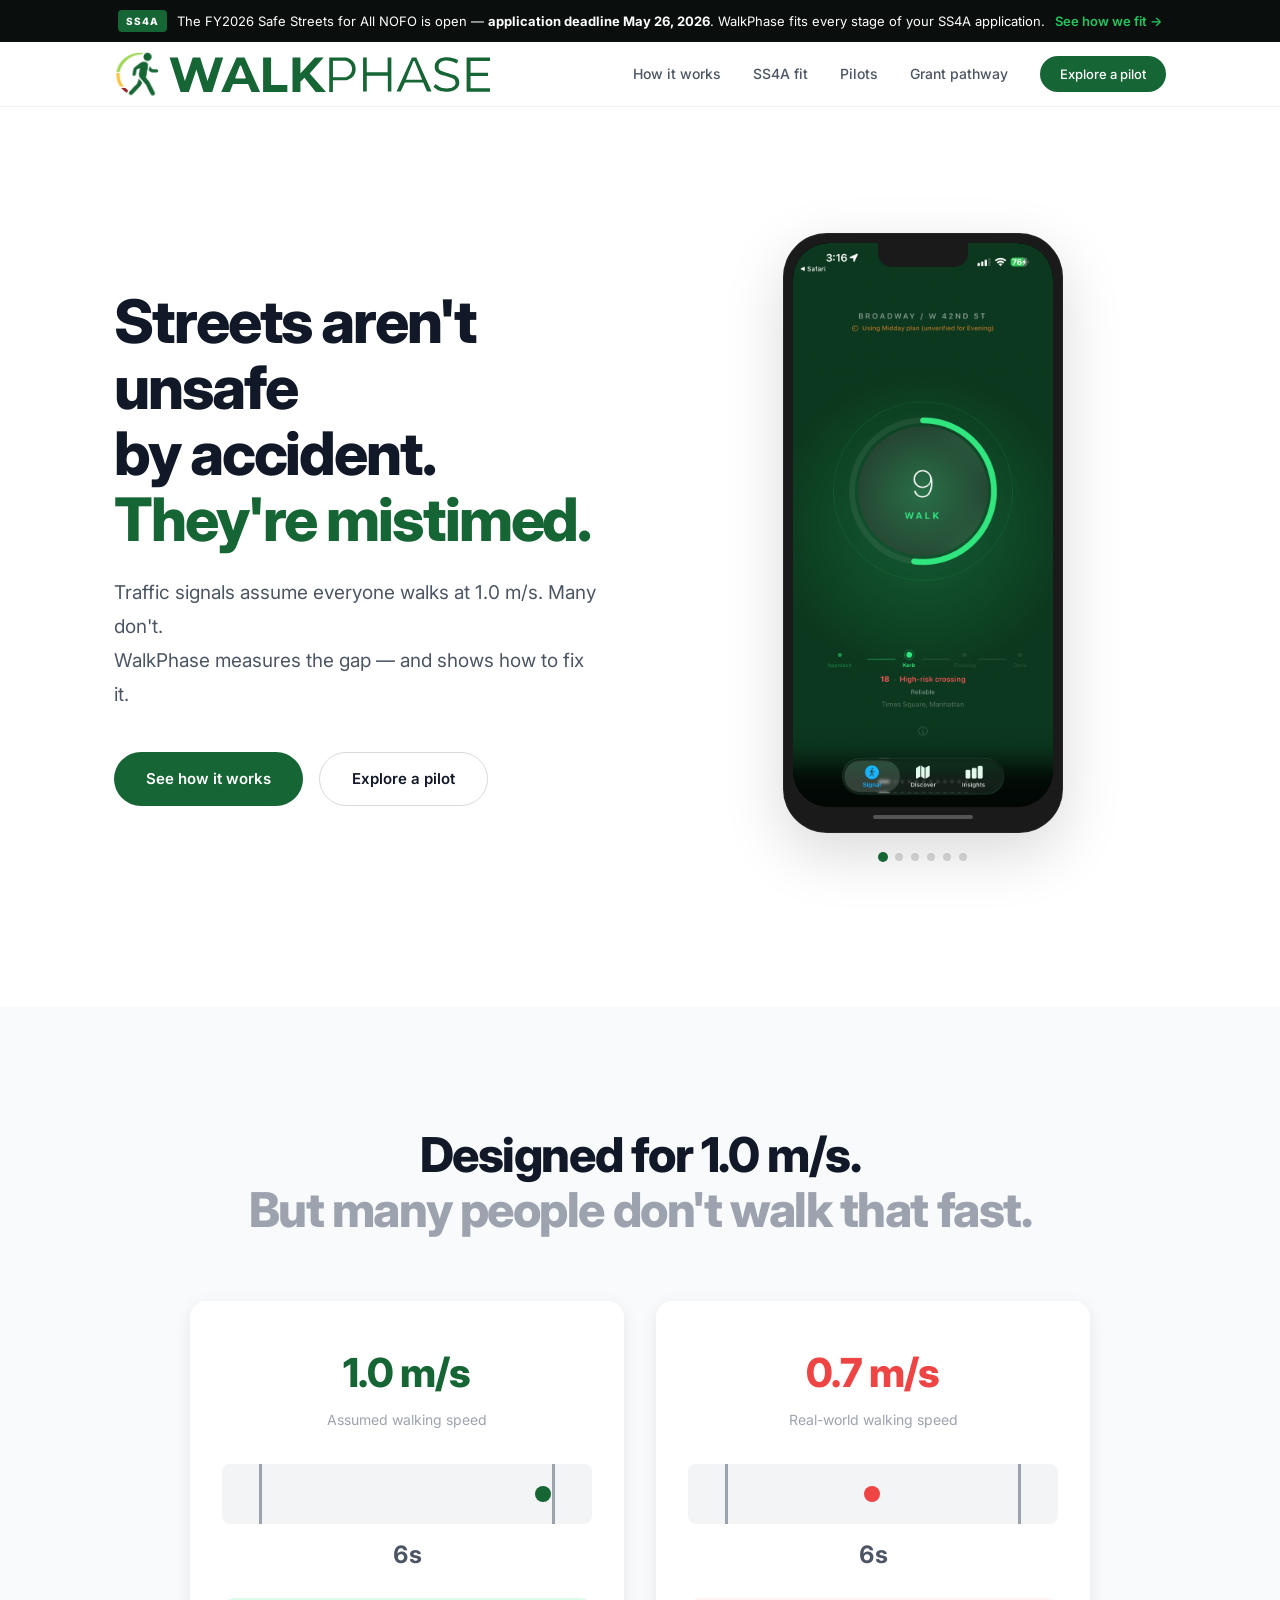
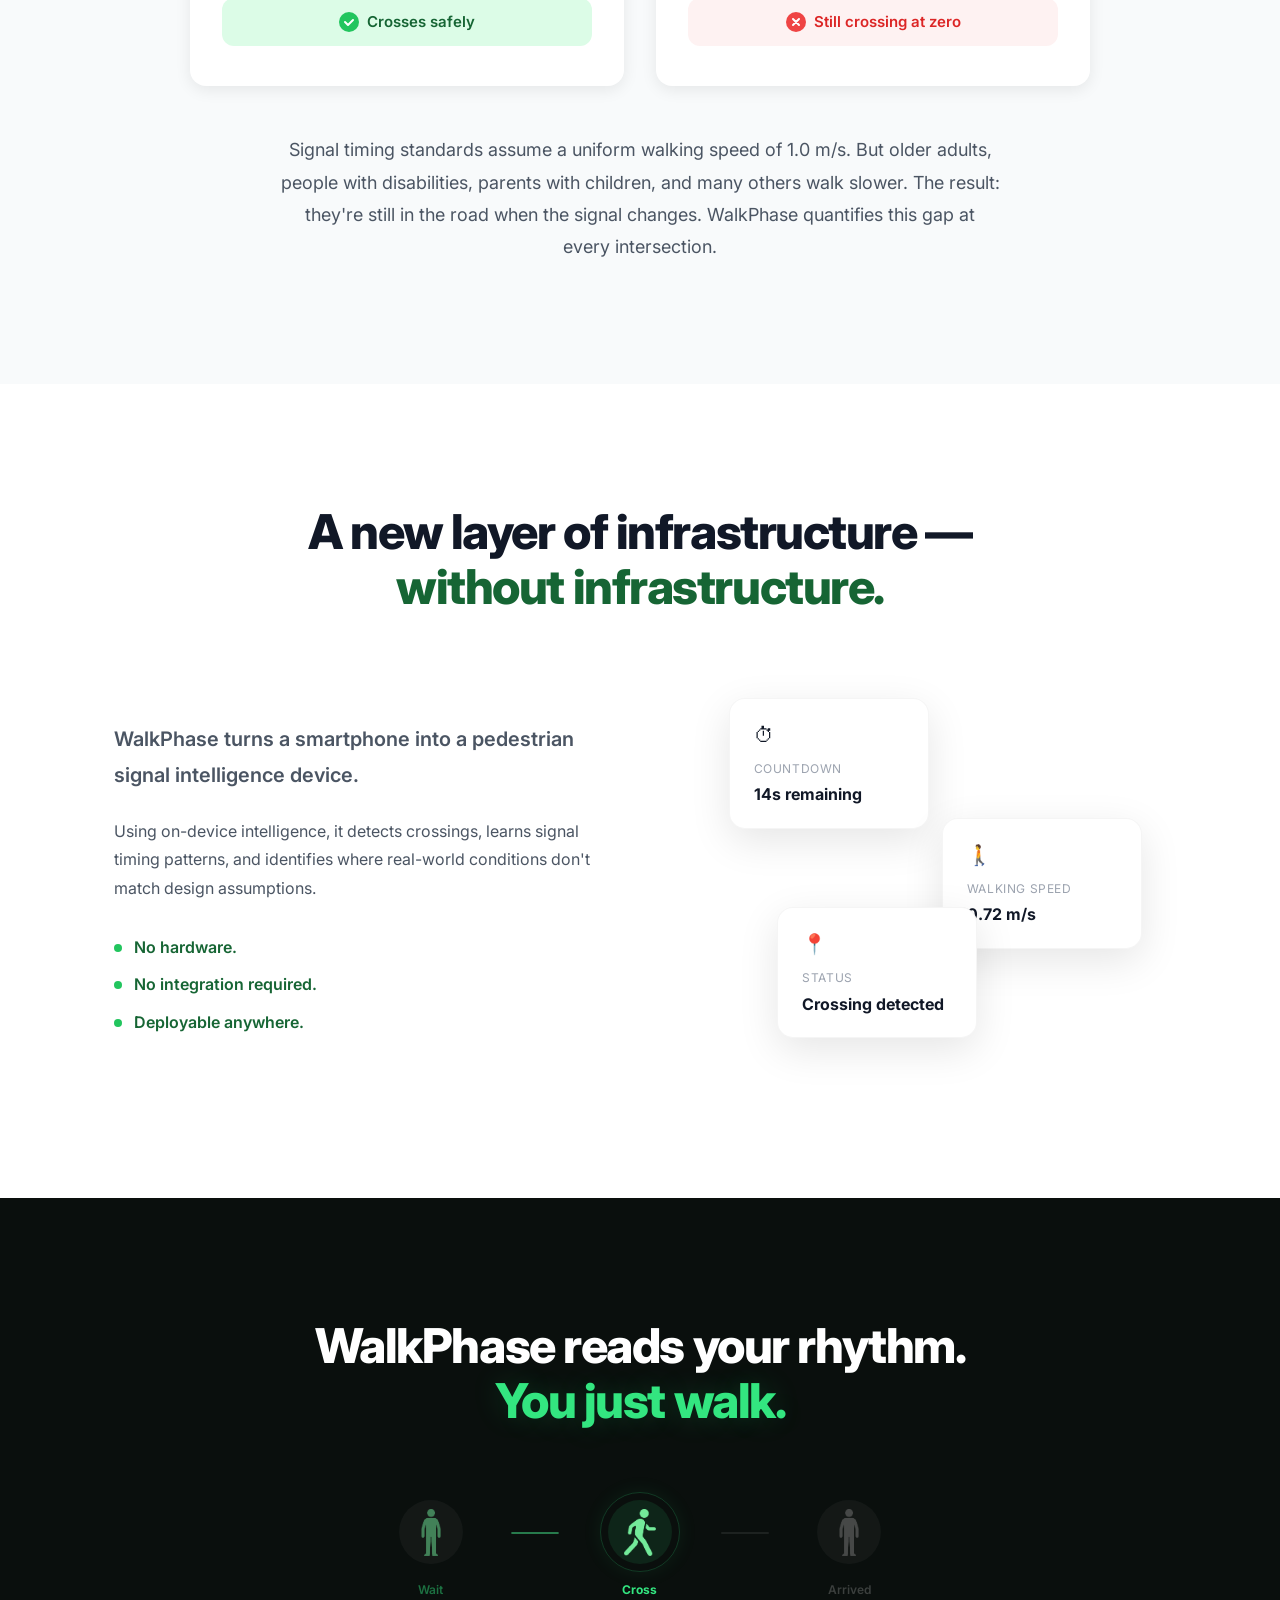
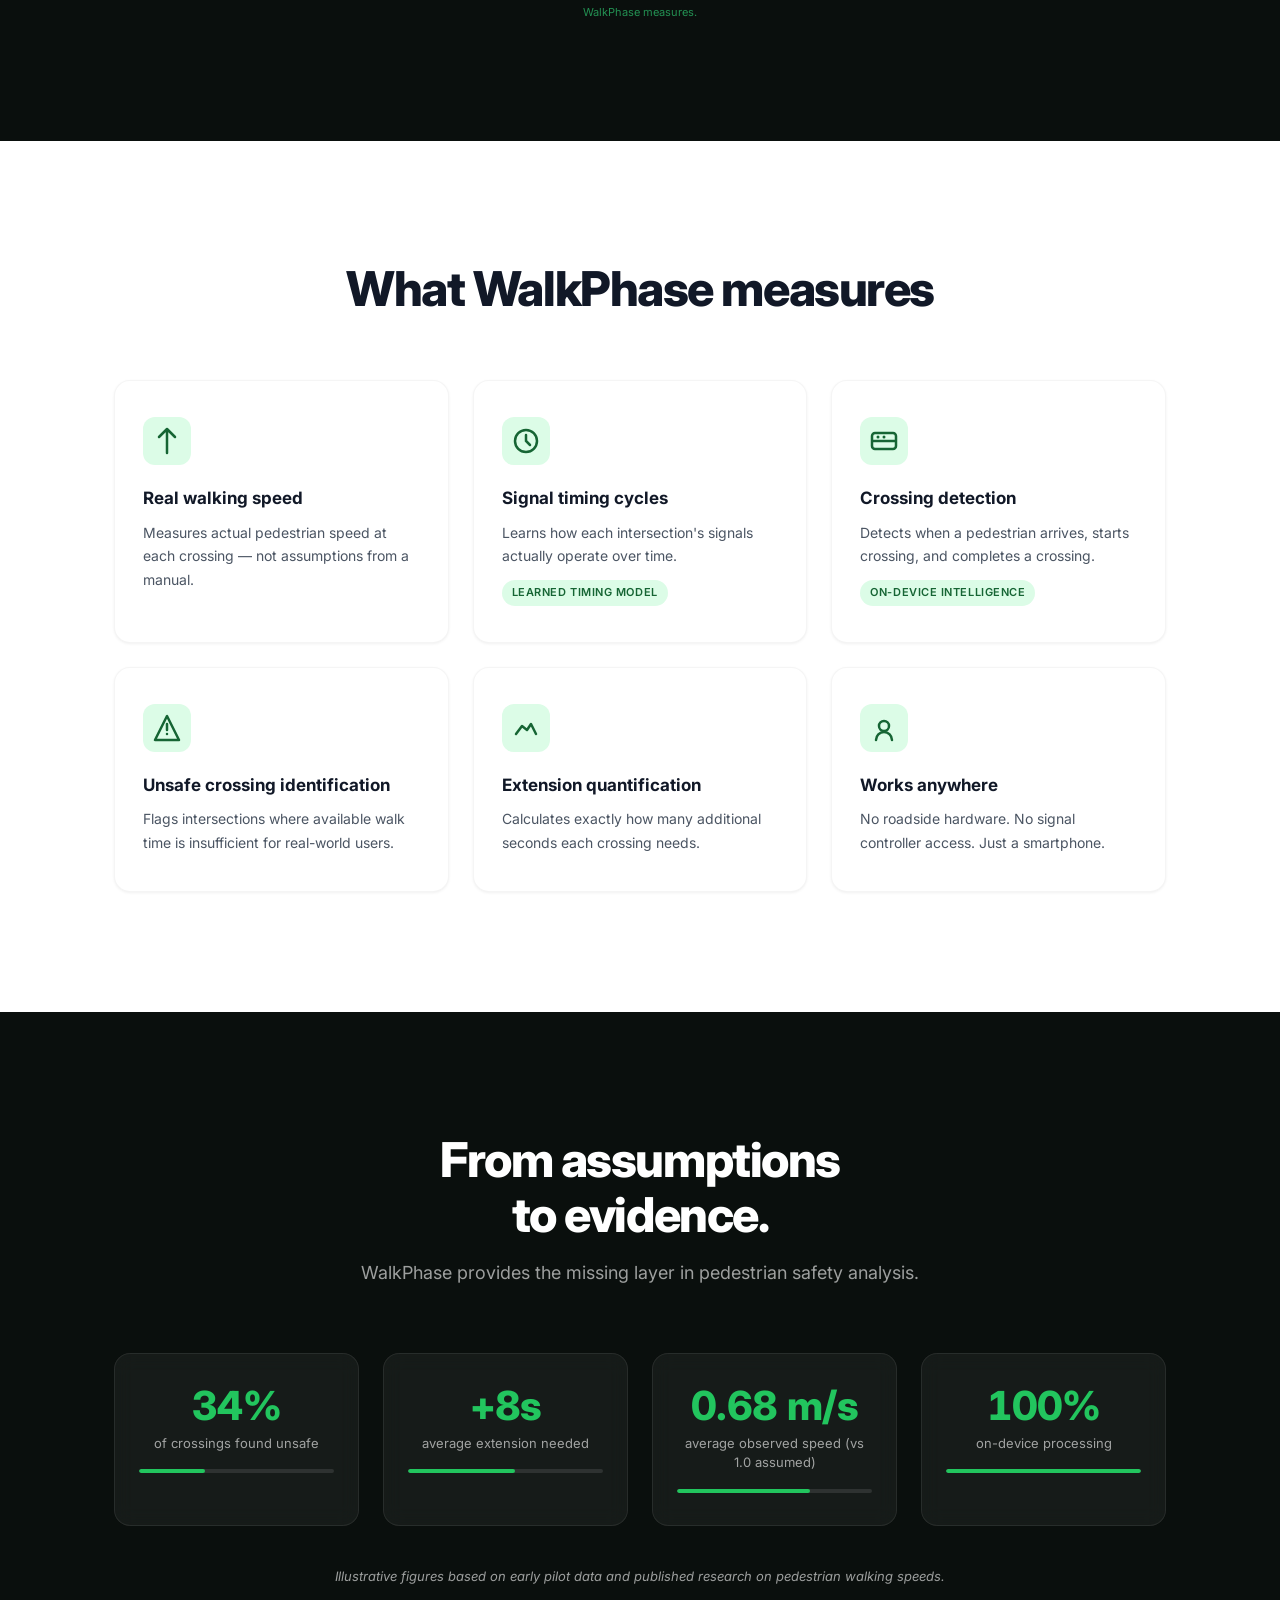
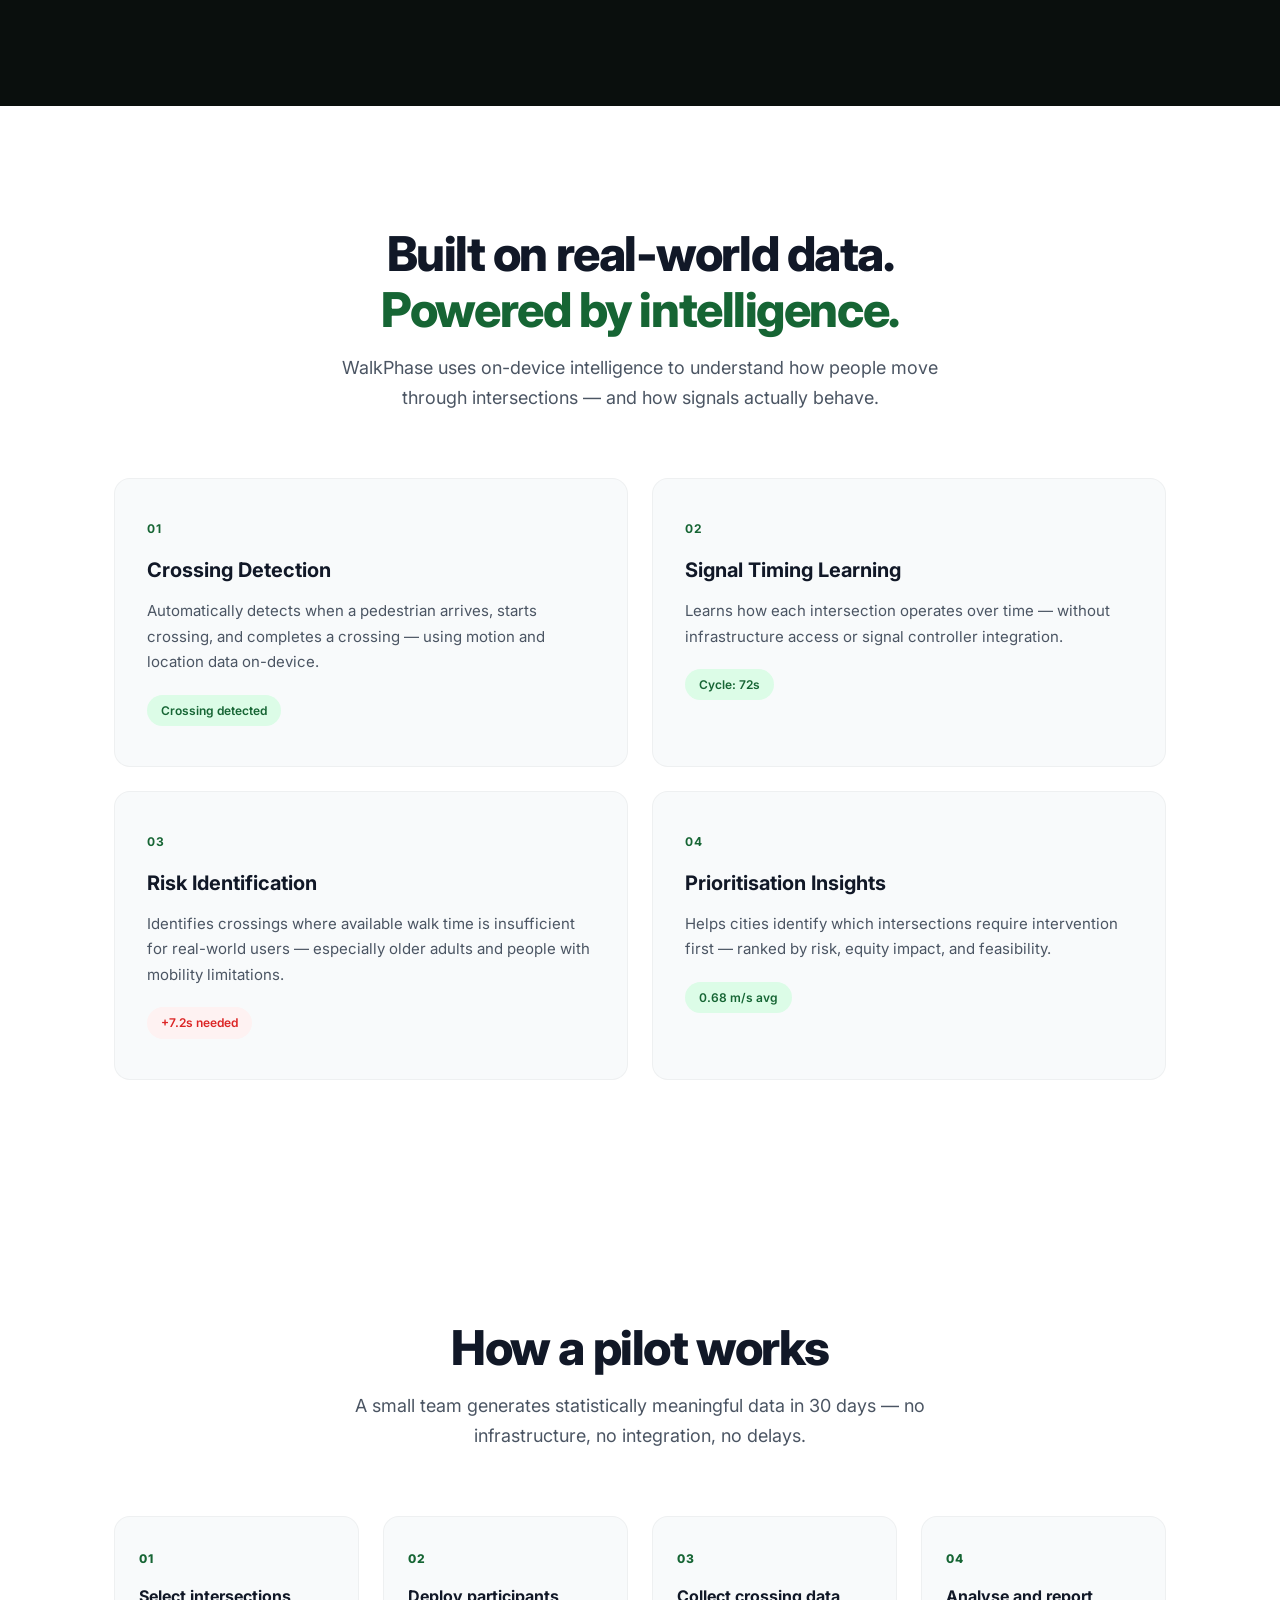
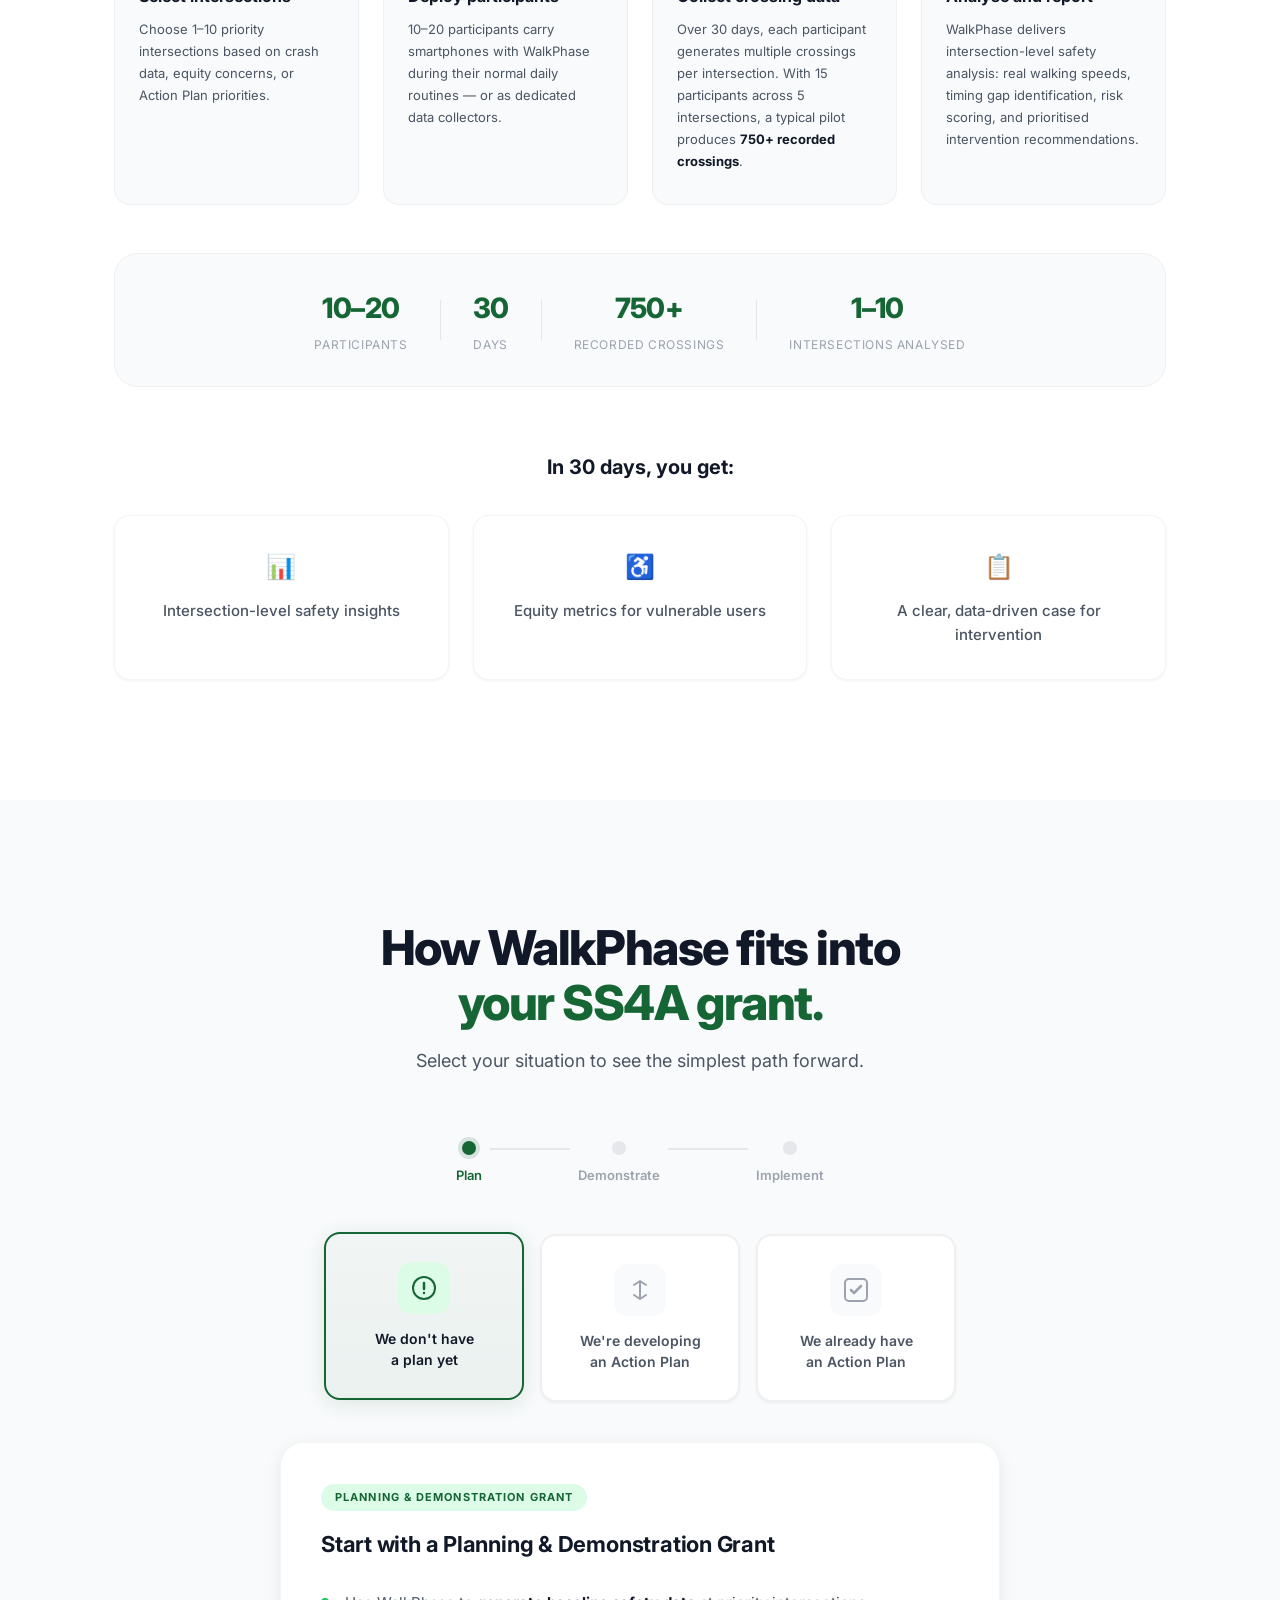
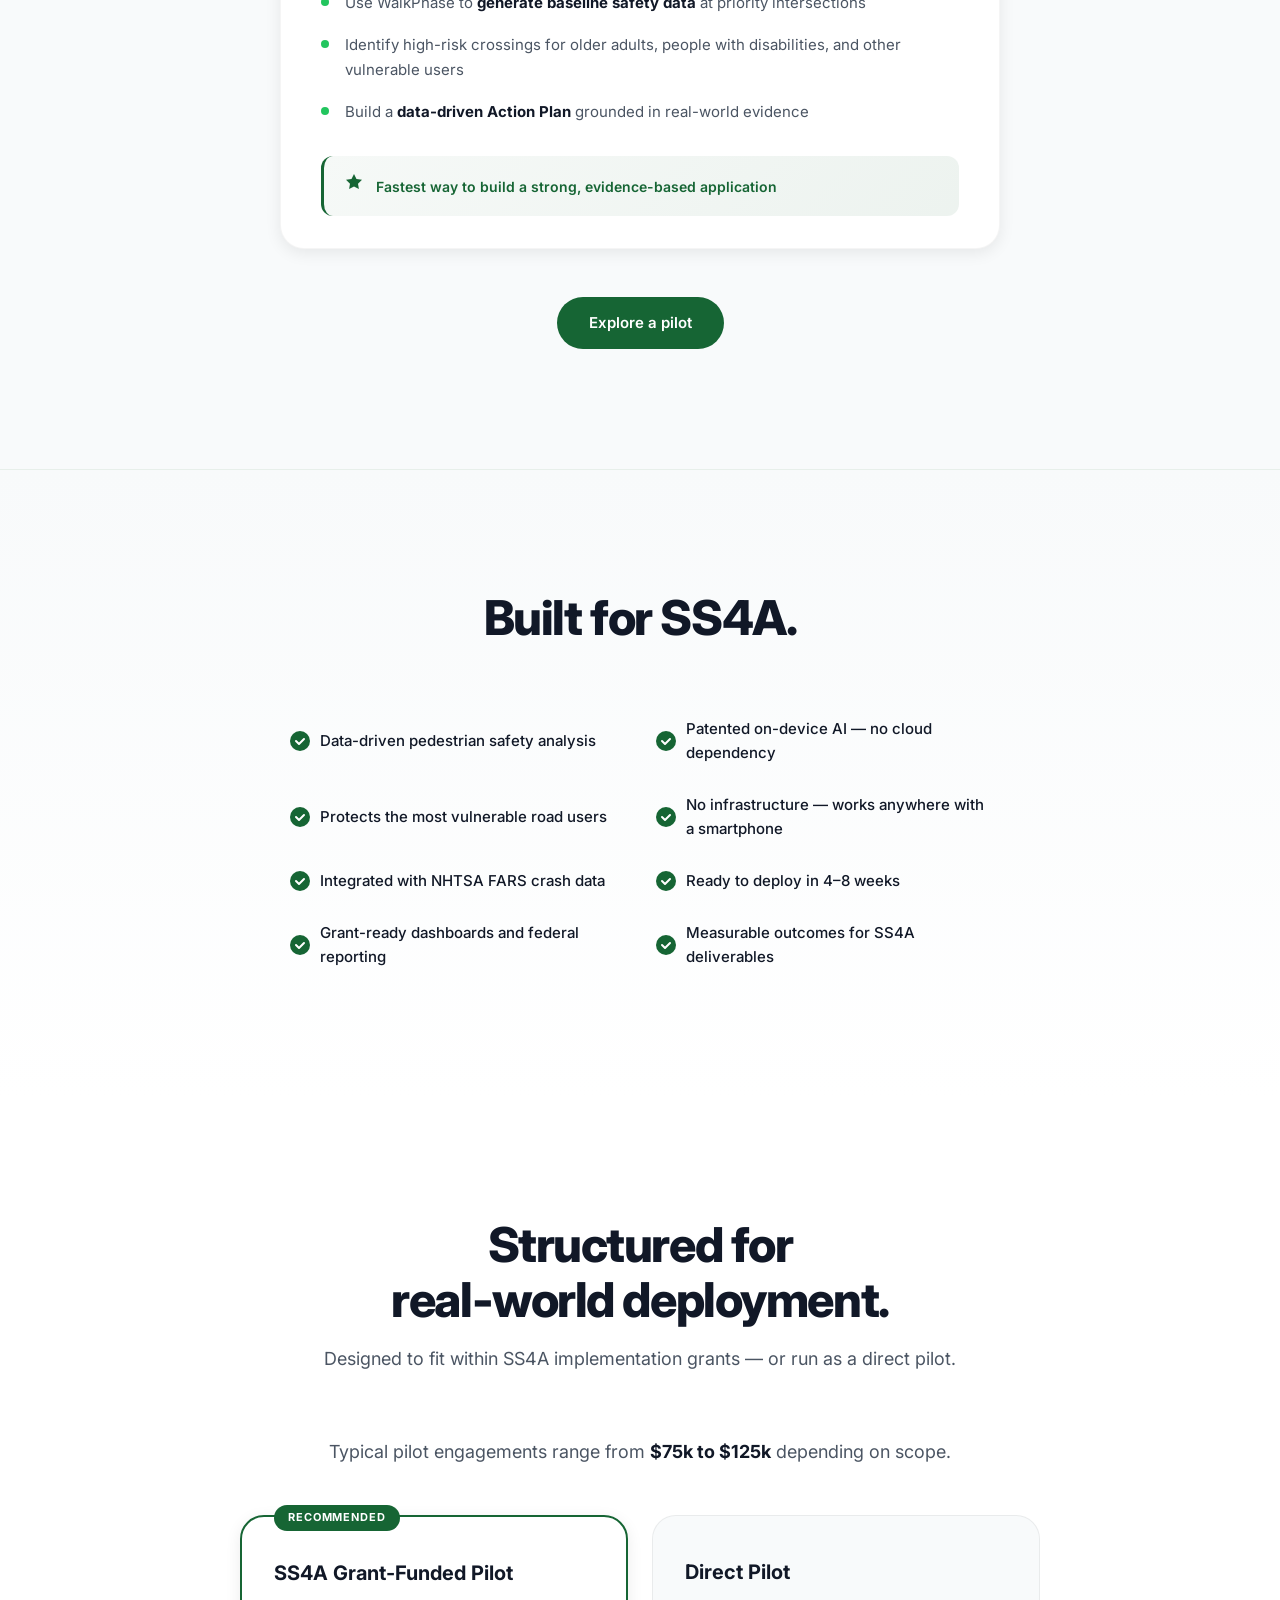
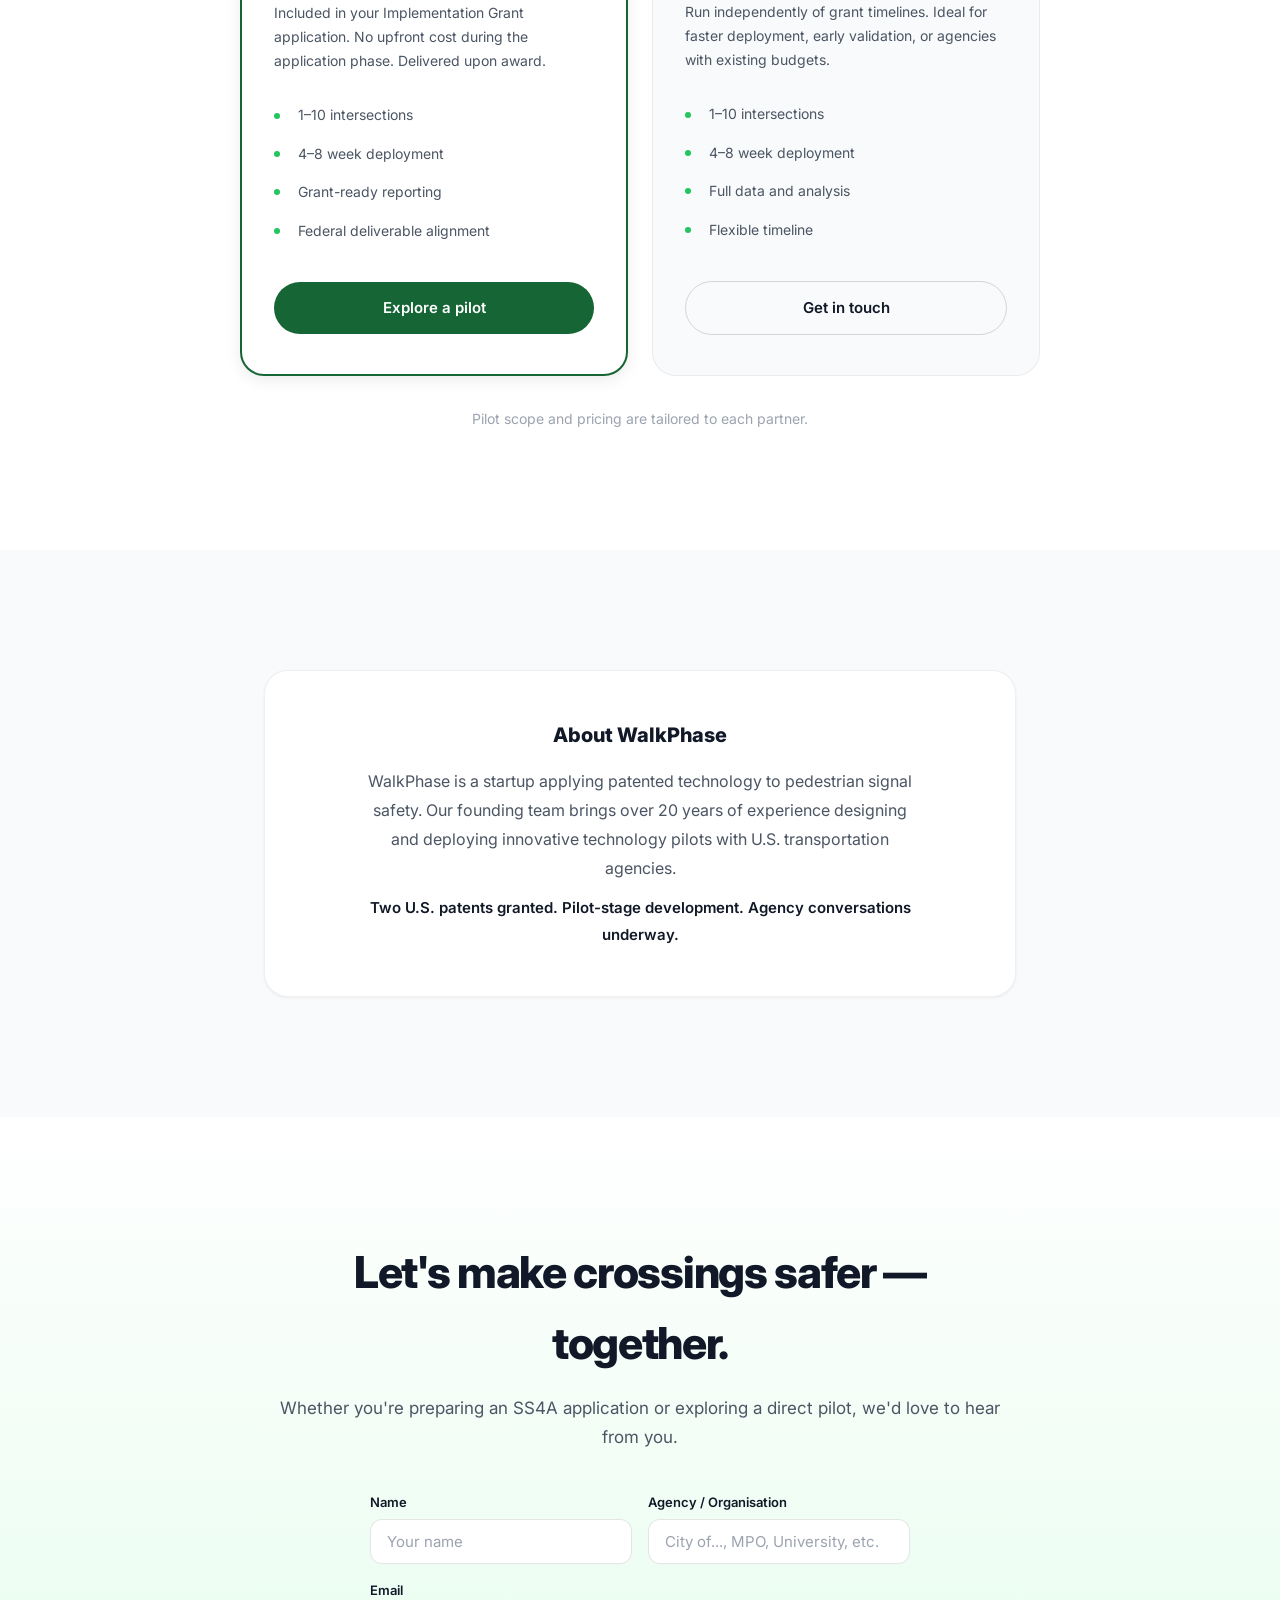
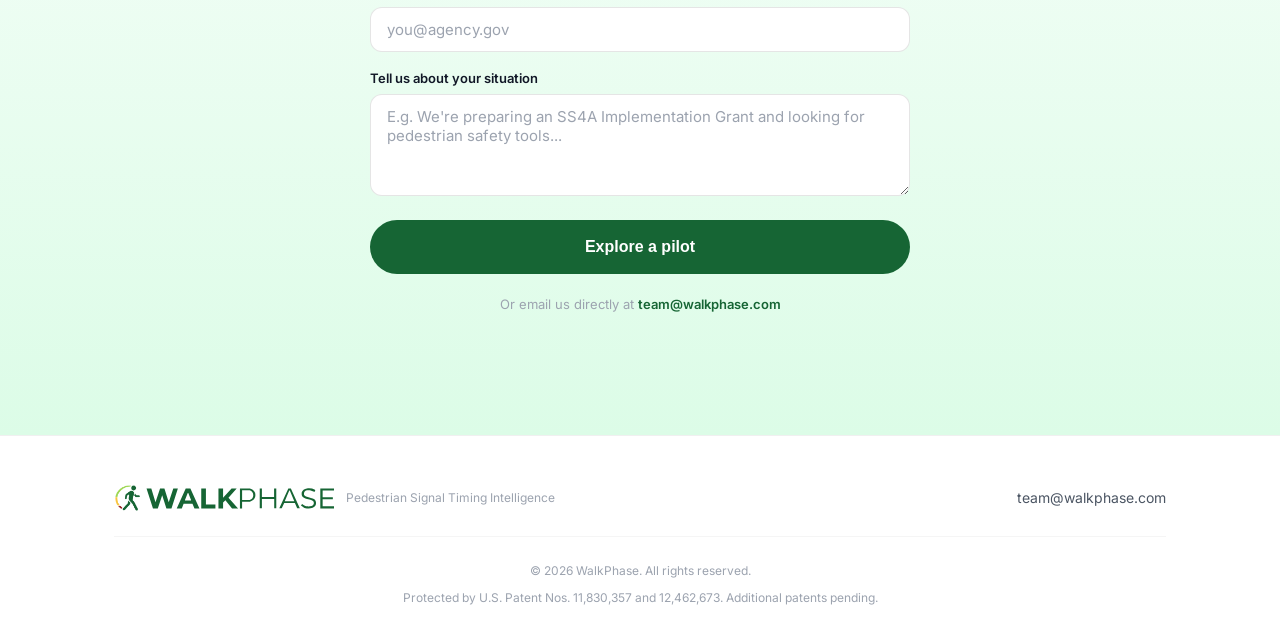
==== commit 9fdcf0c3: "Update footer tagline to Pedestrian Signal Timing Intelligence Co-Authored-By: Claude Opus 4.6 (1M c" ====
--- a/index.html
+++ b/index.html
@@ -691,7 +691,7 @@
             <div class="footer-inner">
                 <div class="footer-brand">
                     <img src="walkphase_logo.svg" alt="WalkPhase" class="footer-logo-img">
-                    <span class="footer-sub">Pedestrian Intelligence Platform</span>
+                    <span class="footer-sub">Pedestrian Signal Timing Intelligence</span>
                 </div>
                 <div class="footer-links">
                     <a href="mailto:team@walkphase.com">team@walkphase.com</a>
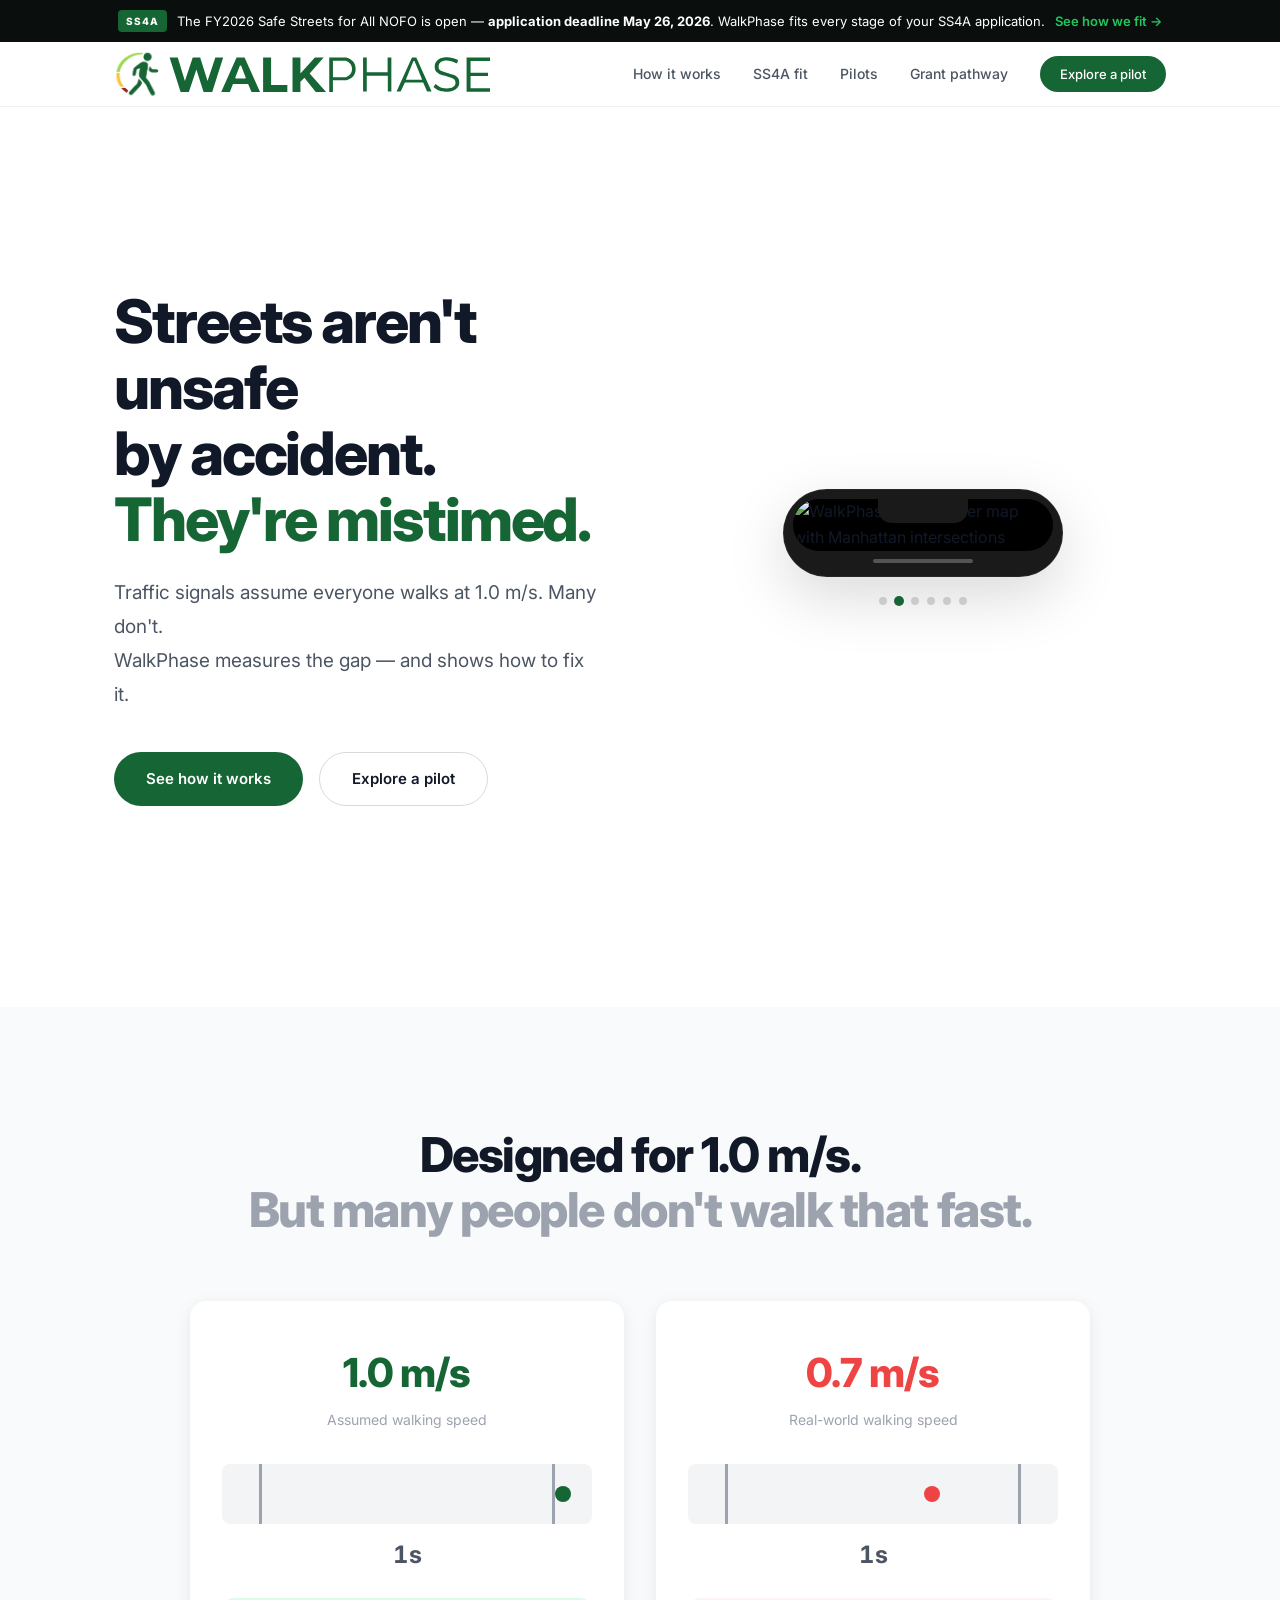
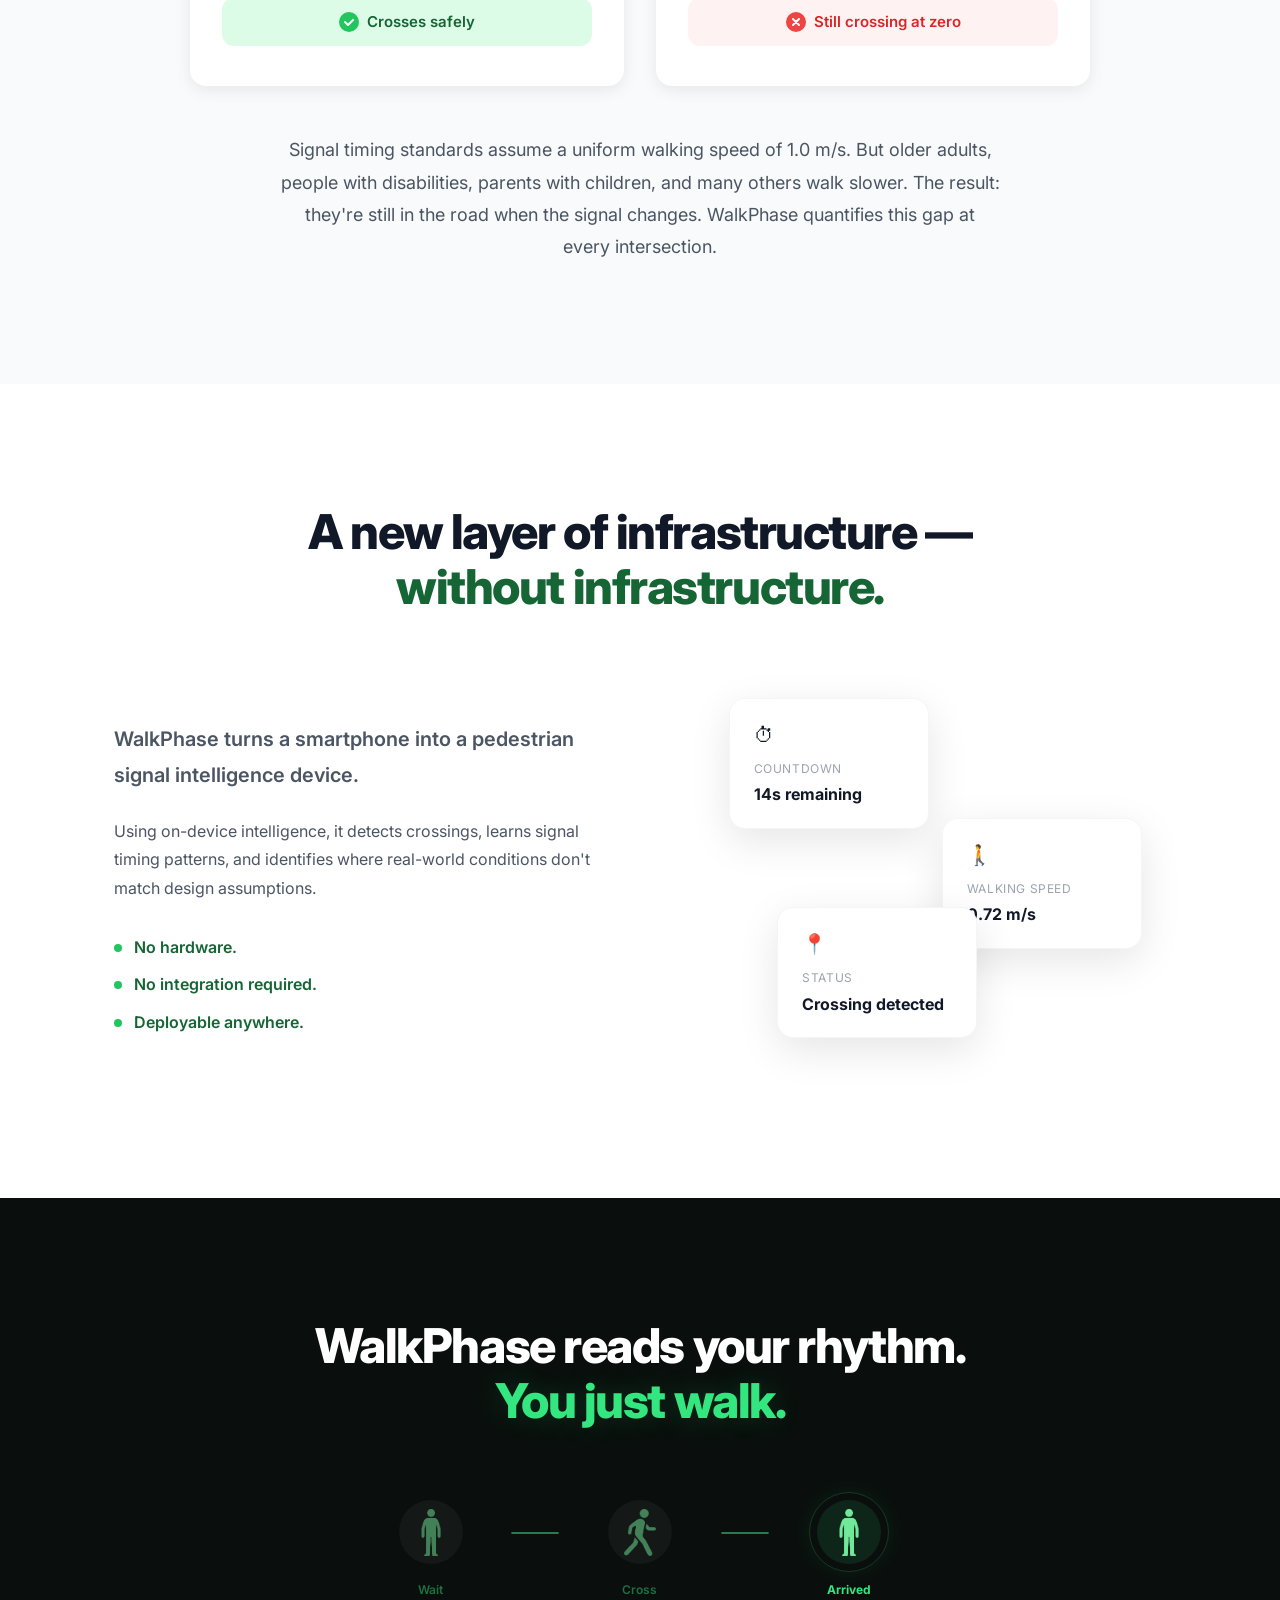
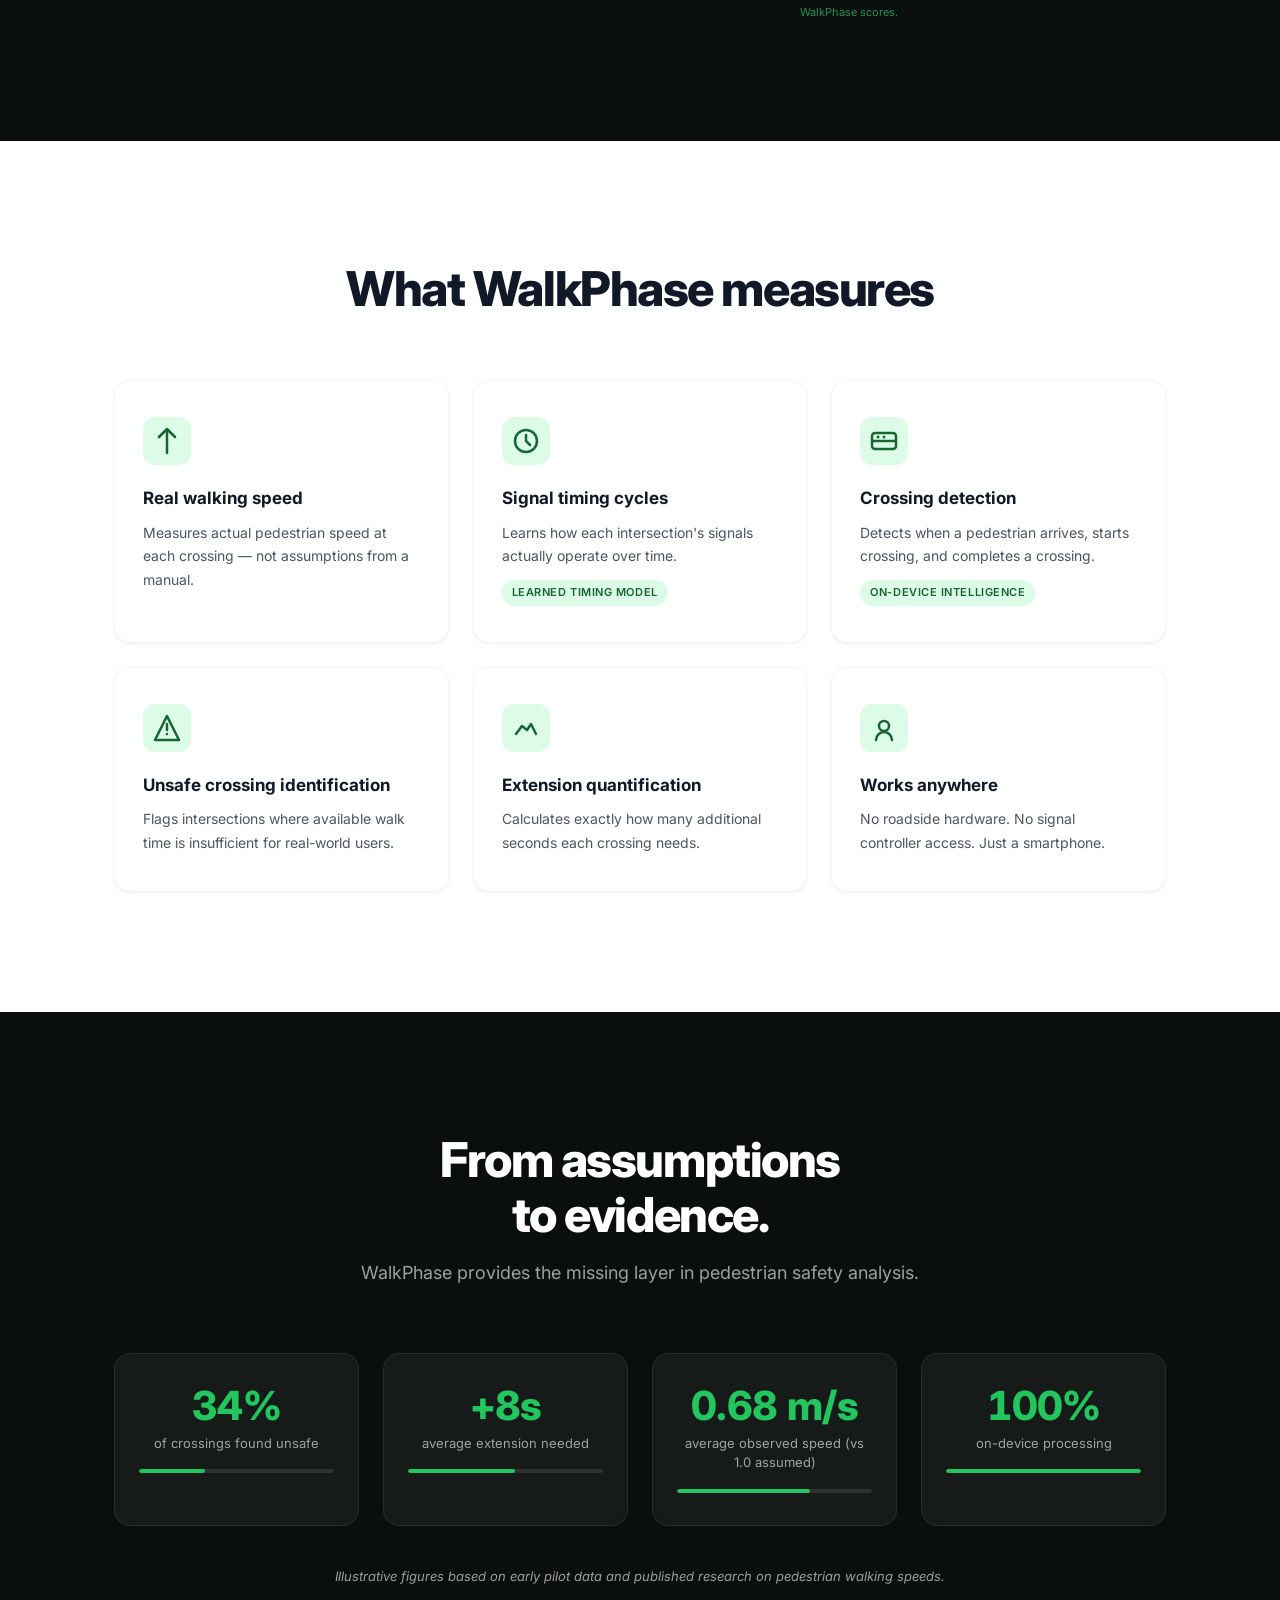
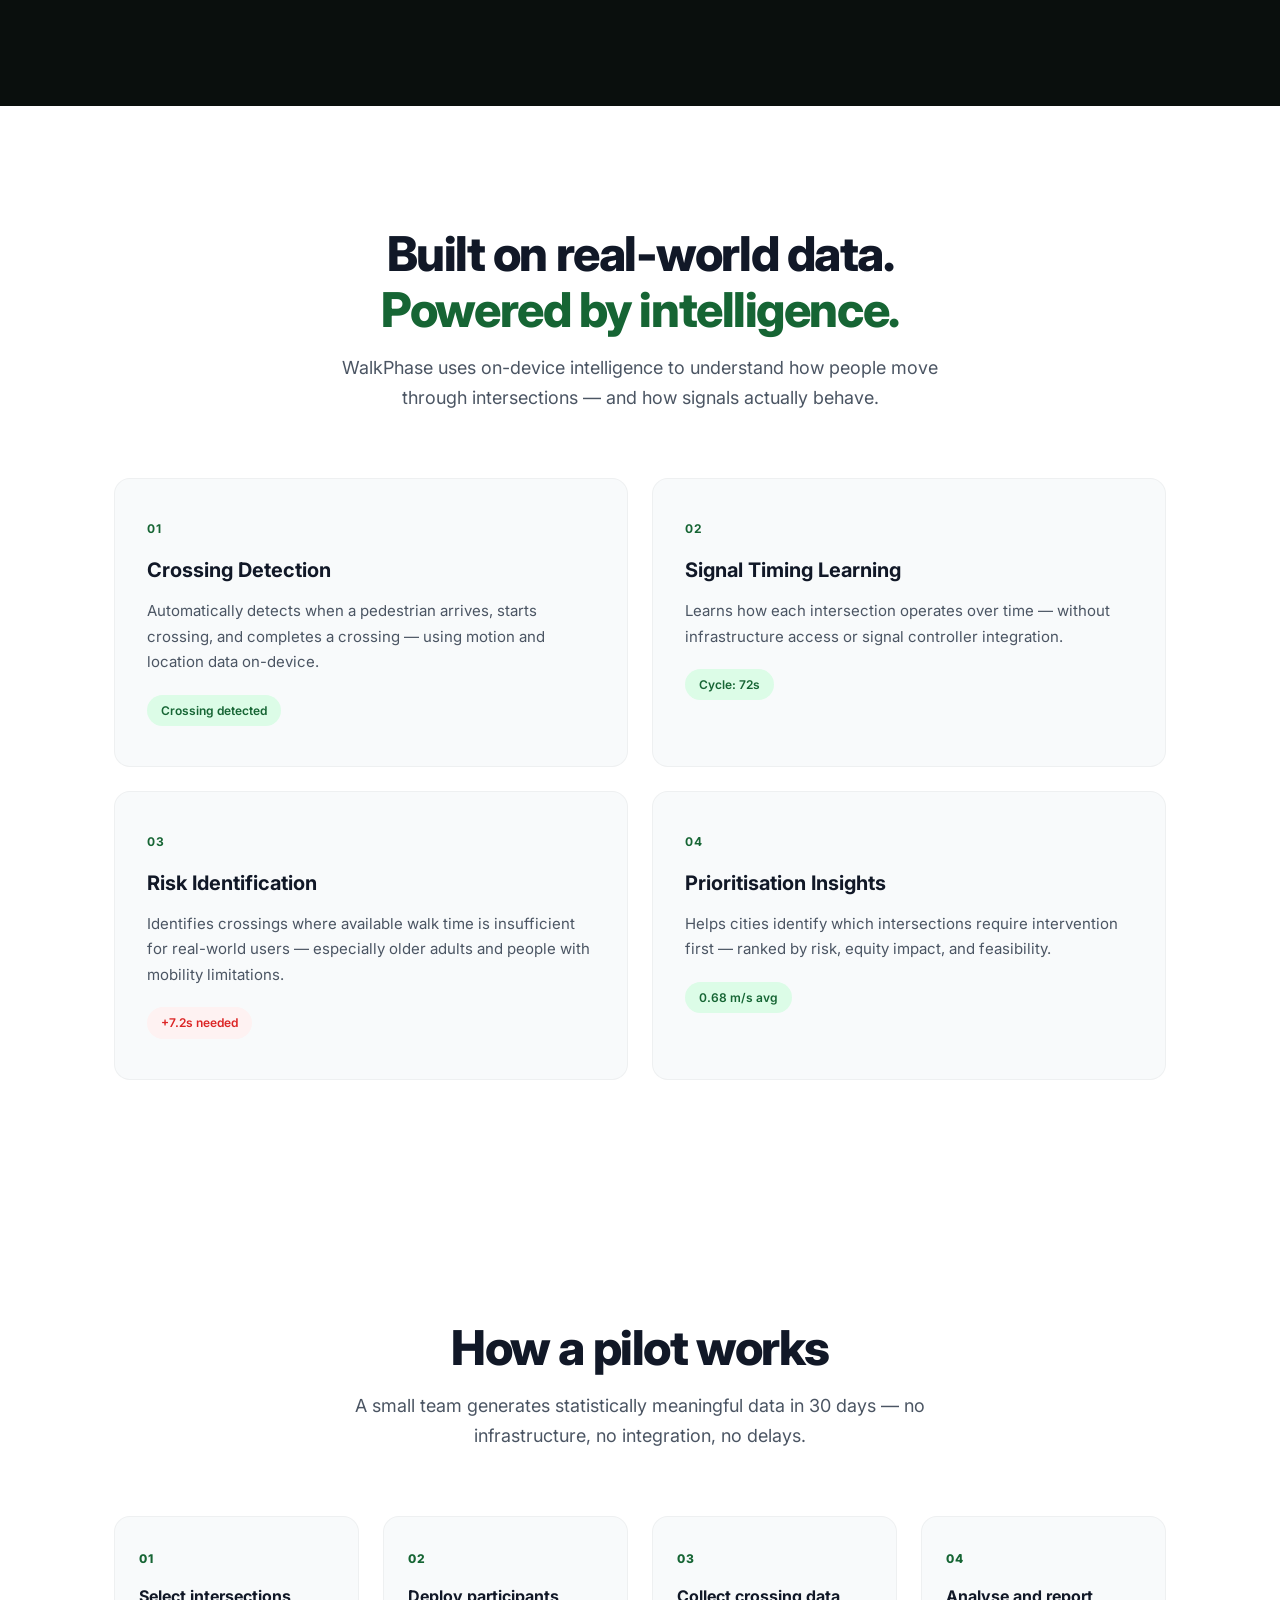
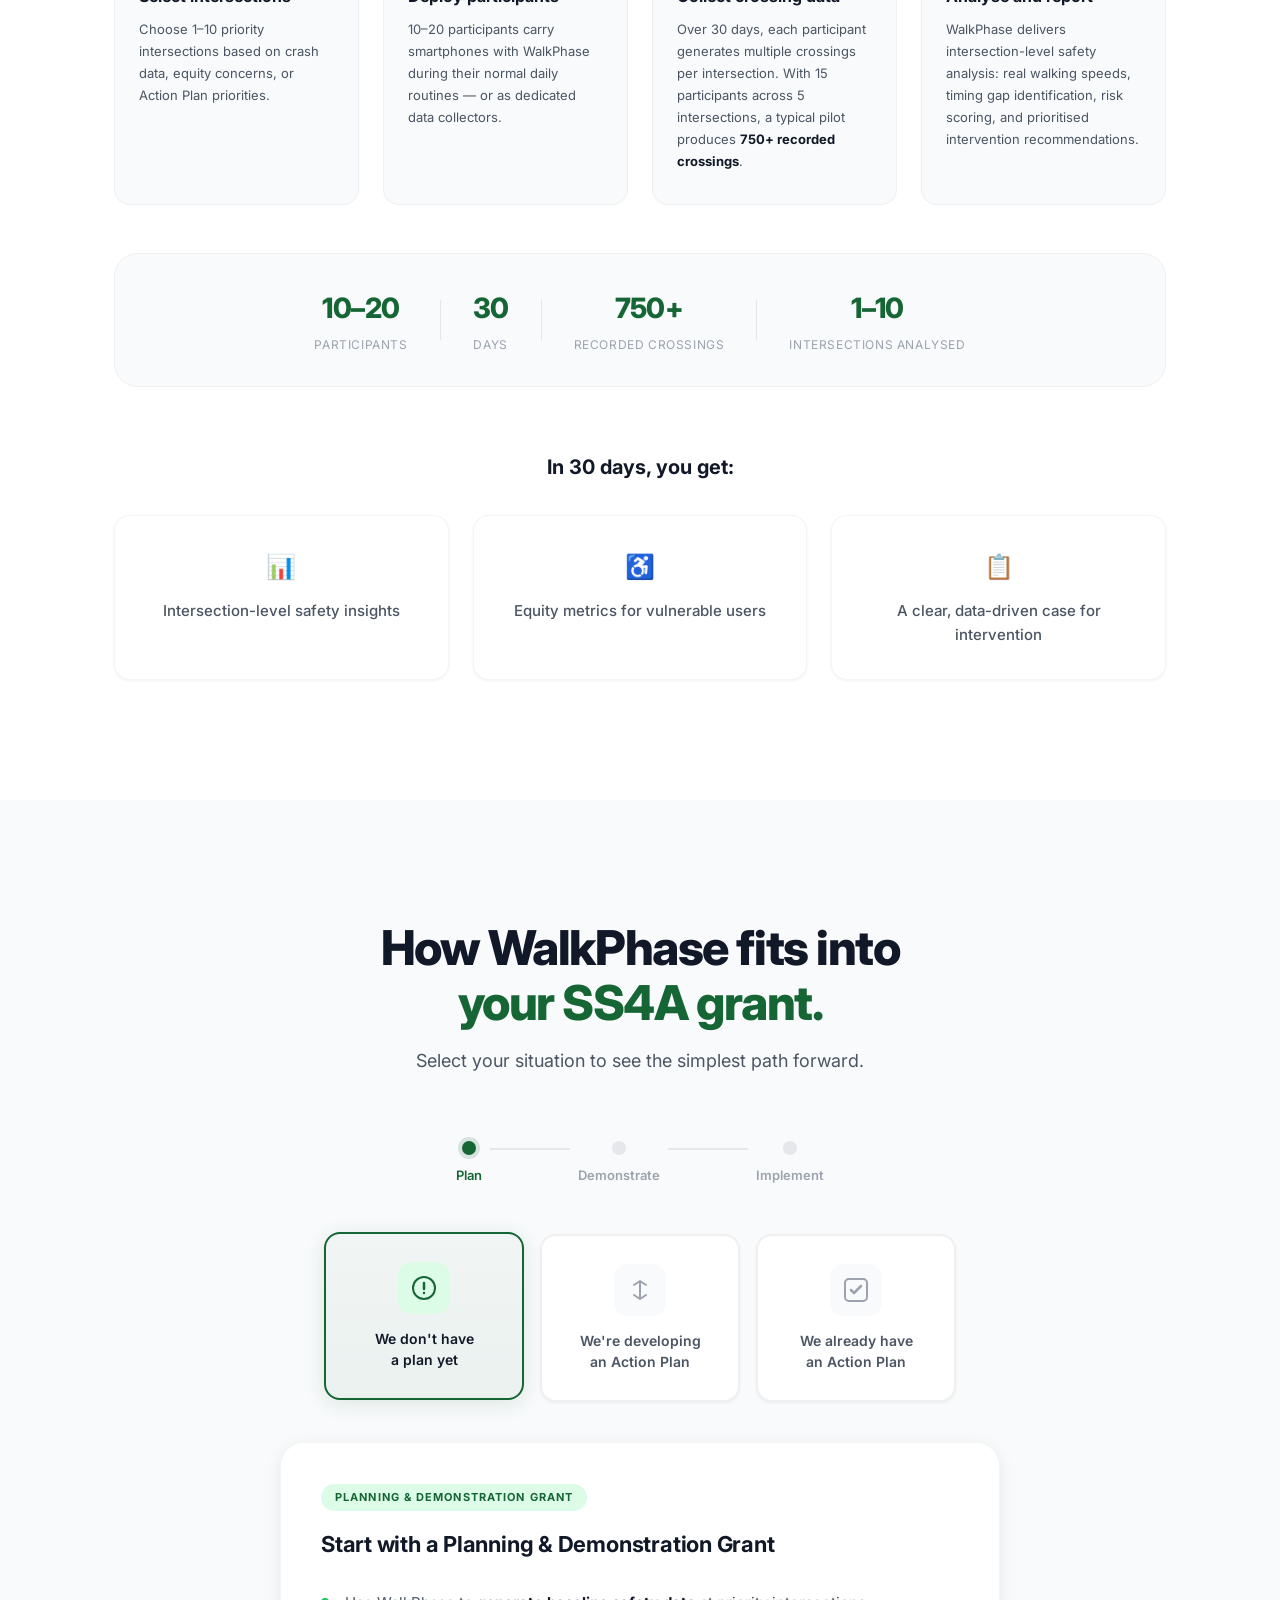
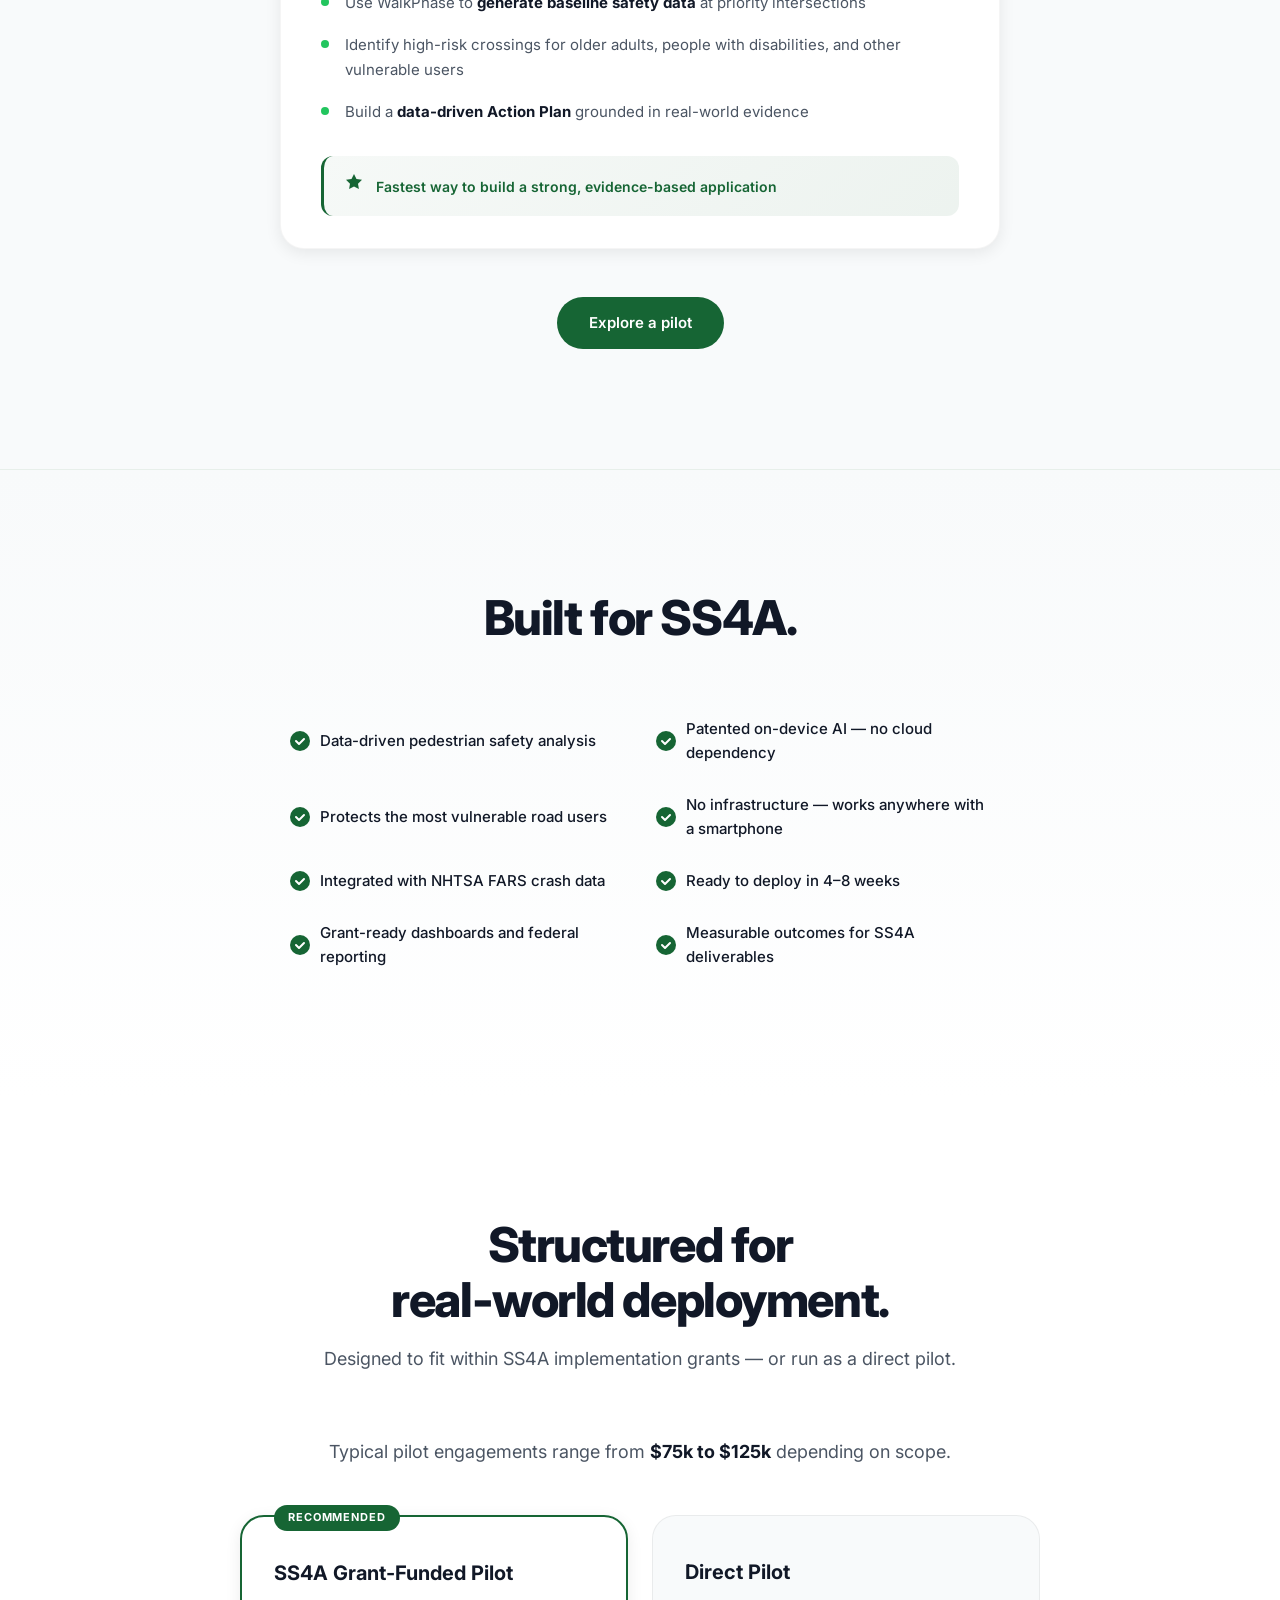
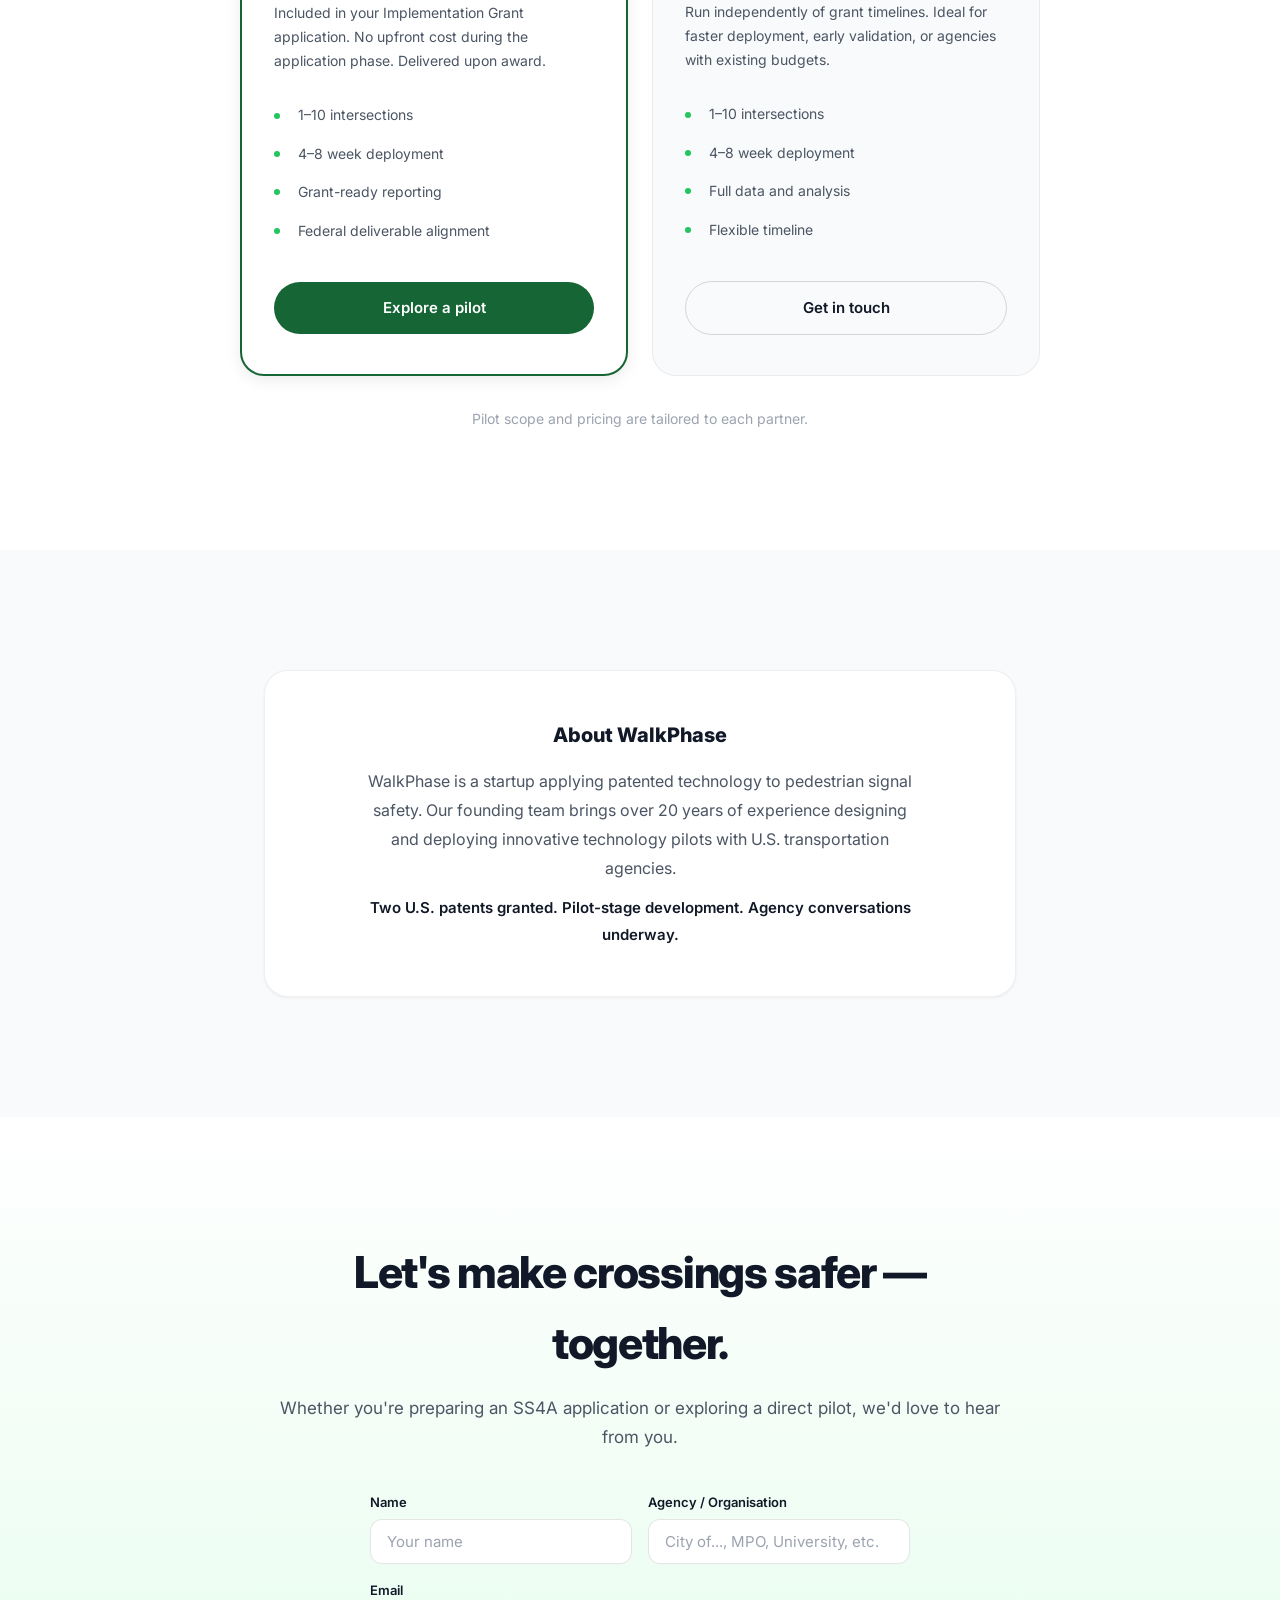
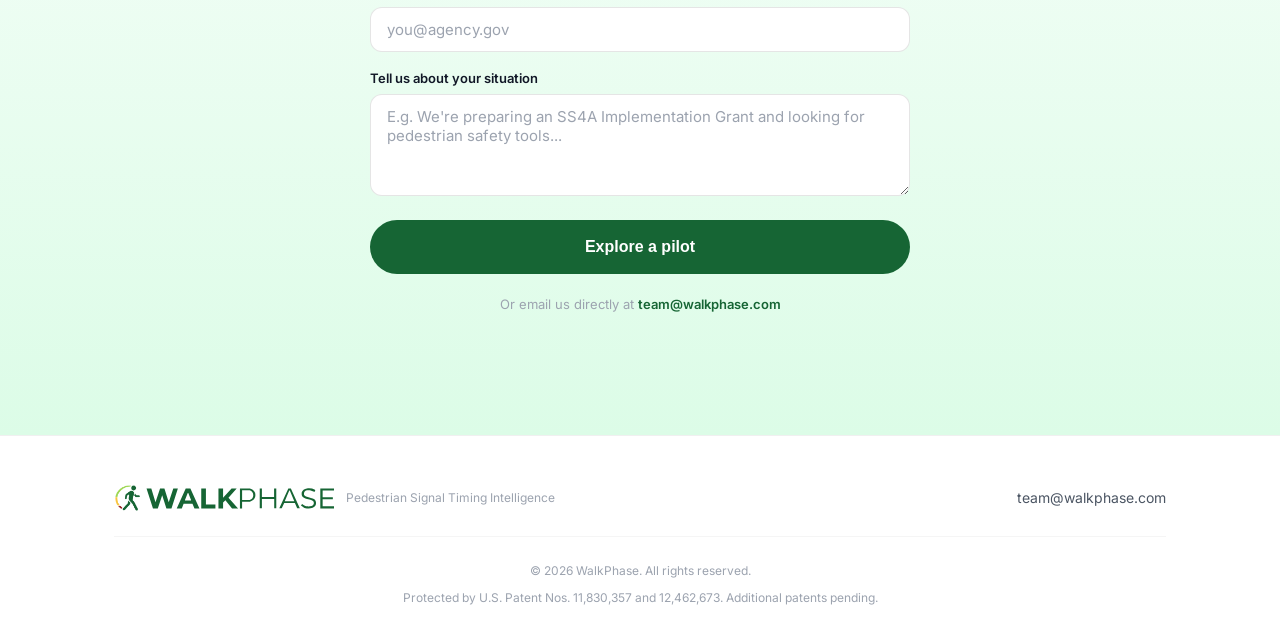
==== commit c5808127: "Update page title and OG title to Pedestrian Signal Timing Intelligence Co-Authored-By: Claude Opus " ====
--- a/index.html
+++ b/index.html
@@ -3,9 +3,9 @@
 <head>
     <meta charset="UTF-8">
     <meta name="viewport" content="width=device-width, initial-scale=1.0">
-    <title>WalkPhase — Pedestrian Intelligence Platform</title>
+    <title>WalkPhase — Pedestrian Signal Timing Intelligence</title>
     <meta name="description" content="WalkPhase measures real walking speeds at crossings and identifies where signal timing fails vulnerable pedestrians. Built for Safe Streets for All.">
-    <meta property="og:title" content="WalkPhase — Pedestrian Intelligence Platform">
+    <meta property="og:title" content="WalkPhase — Pedestrian Signal Timing Intelligence">
     <meta property="og:description" content="Pedestrian signal intelligence for SS4A grants. Measures real walking speeds. Identifies unsafe crossings. No hardware required.">
     <meta property="og:type" content="website">
     <meta property="og:url" content="https://walkphase.com">
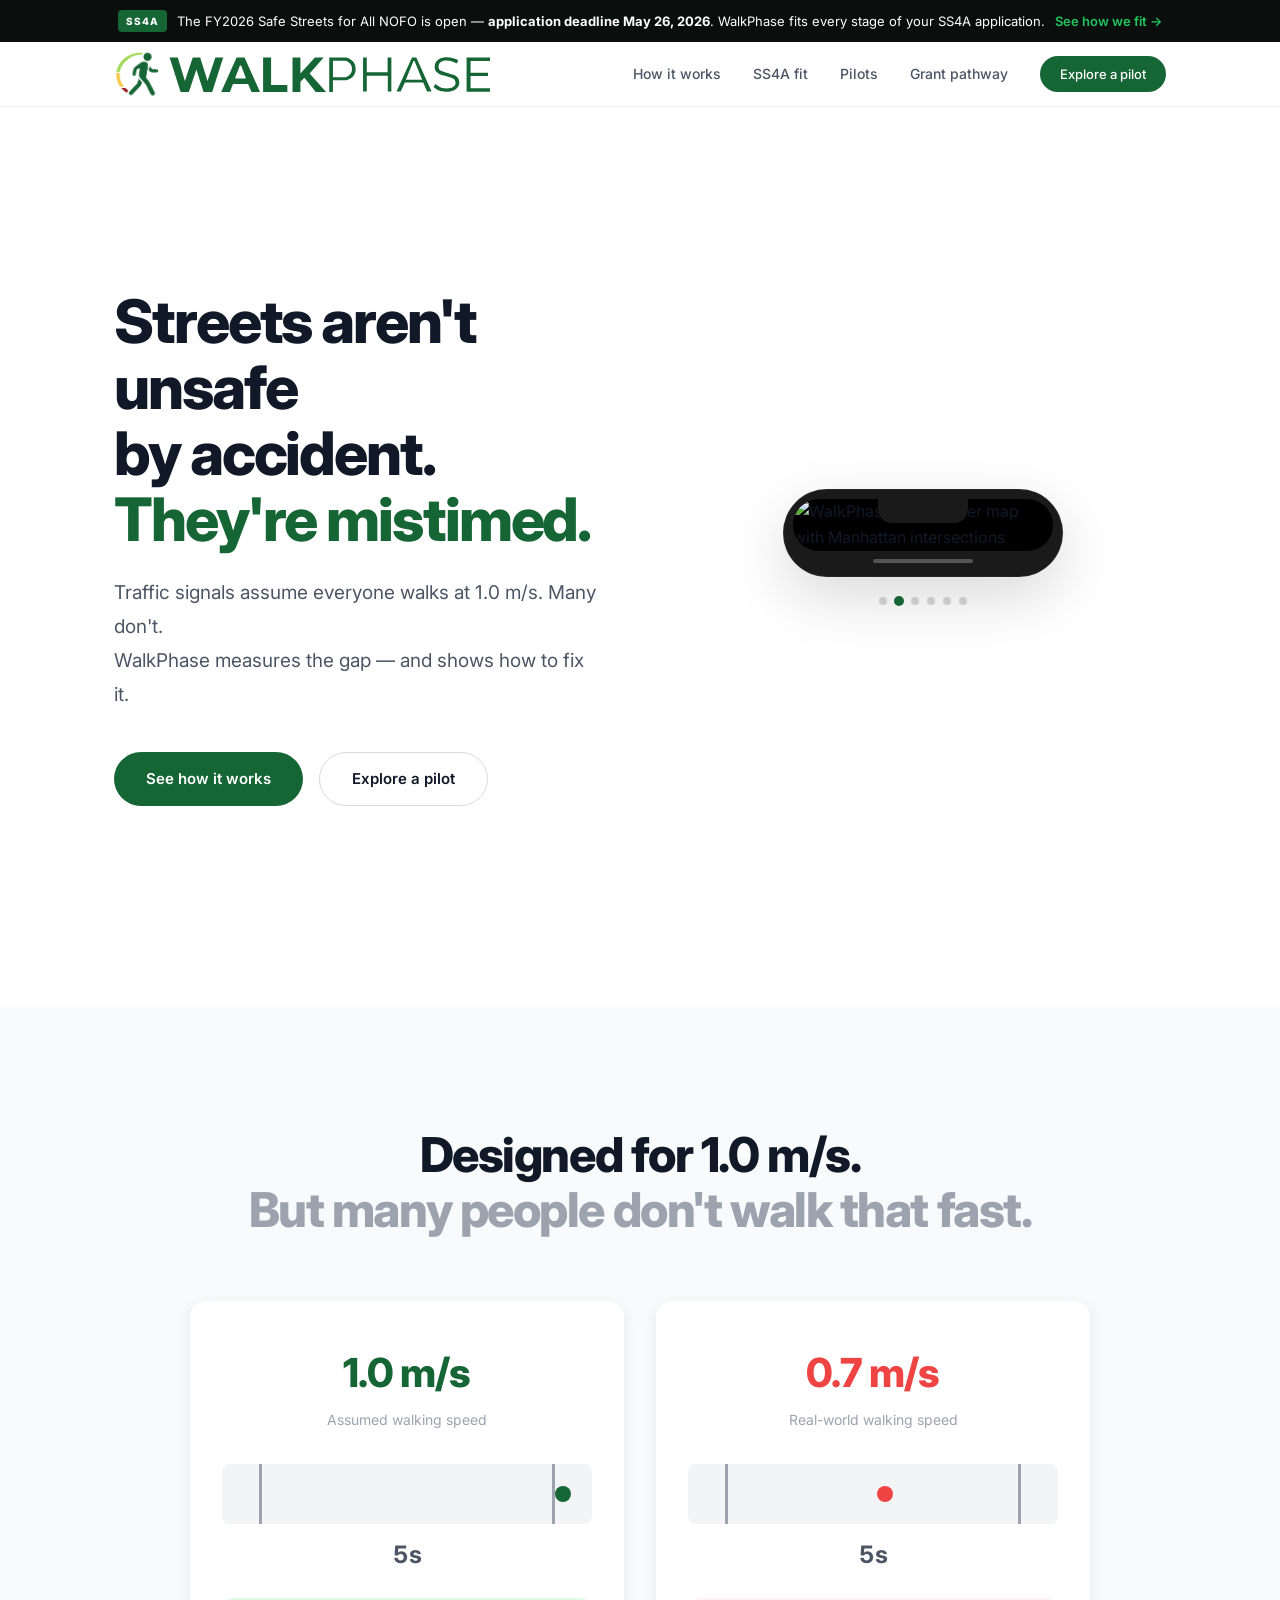
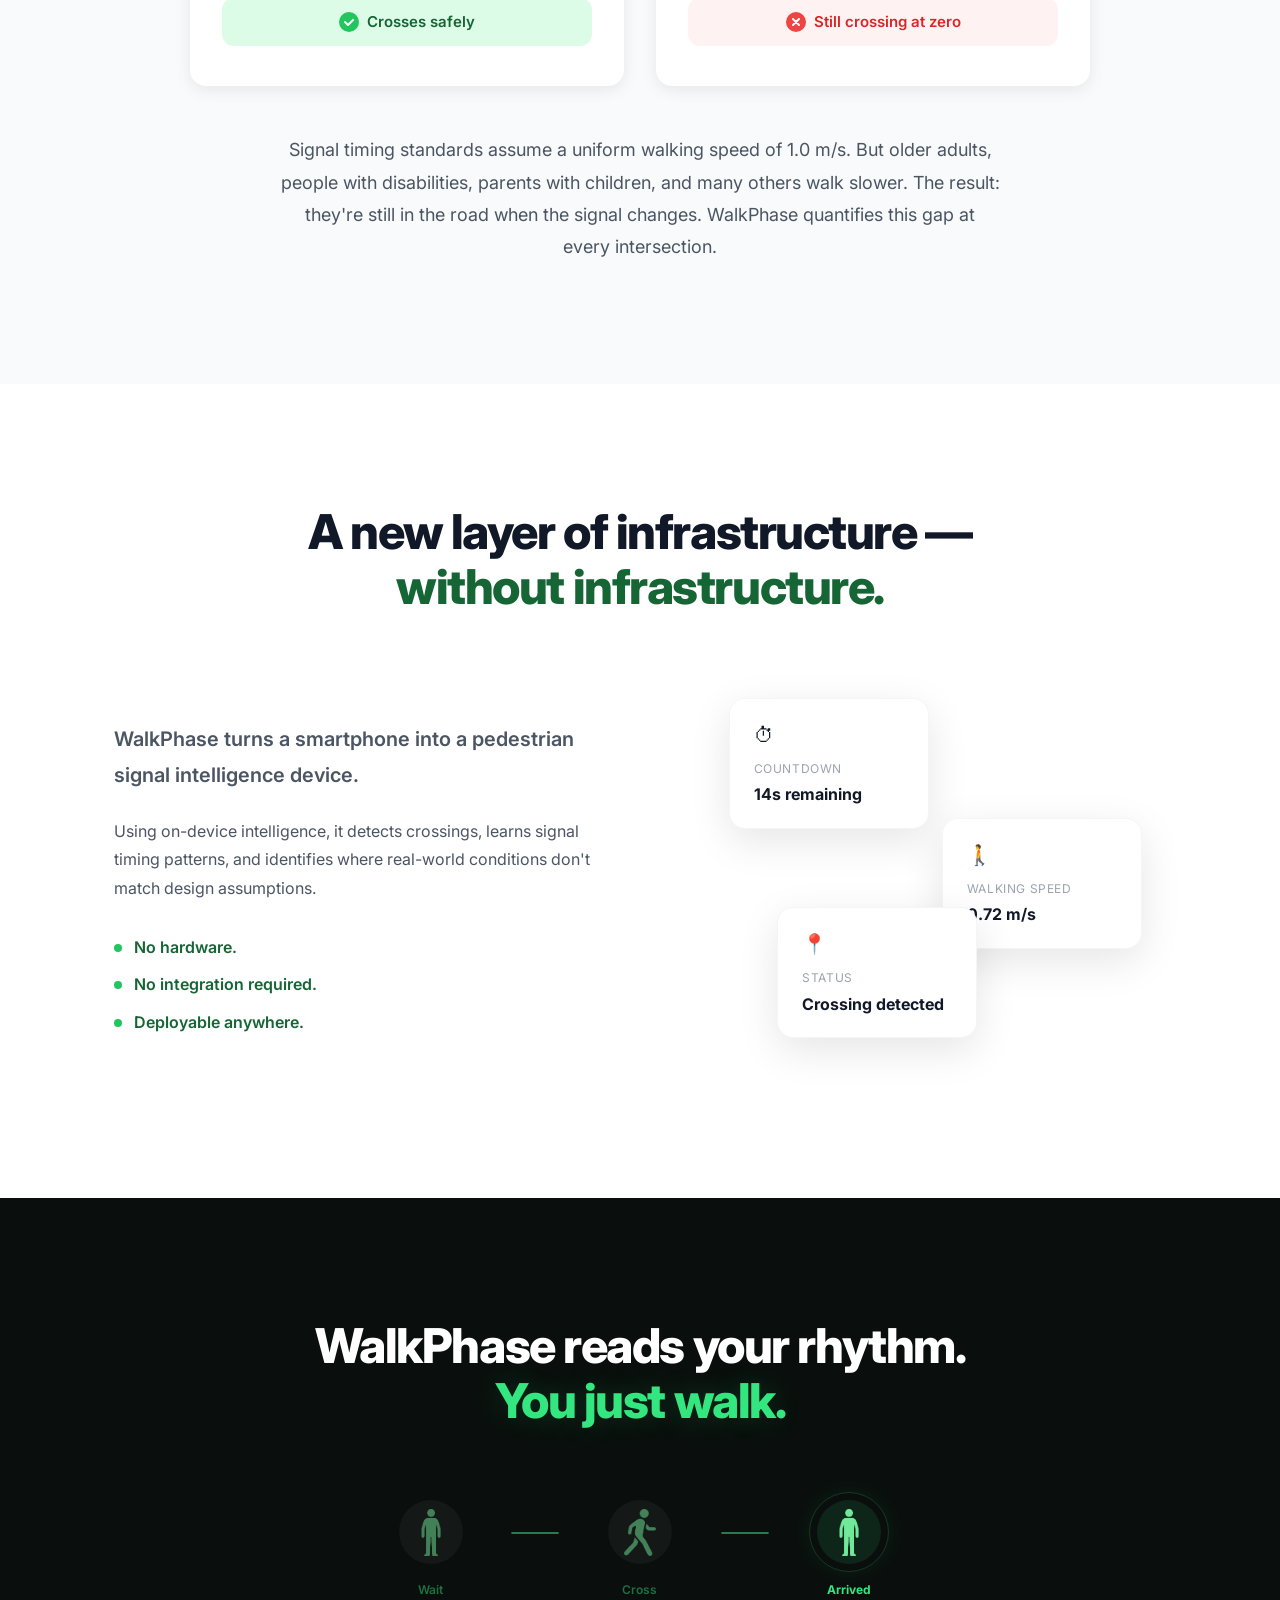
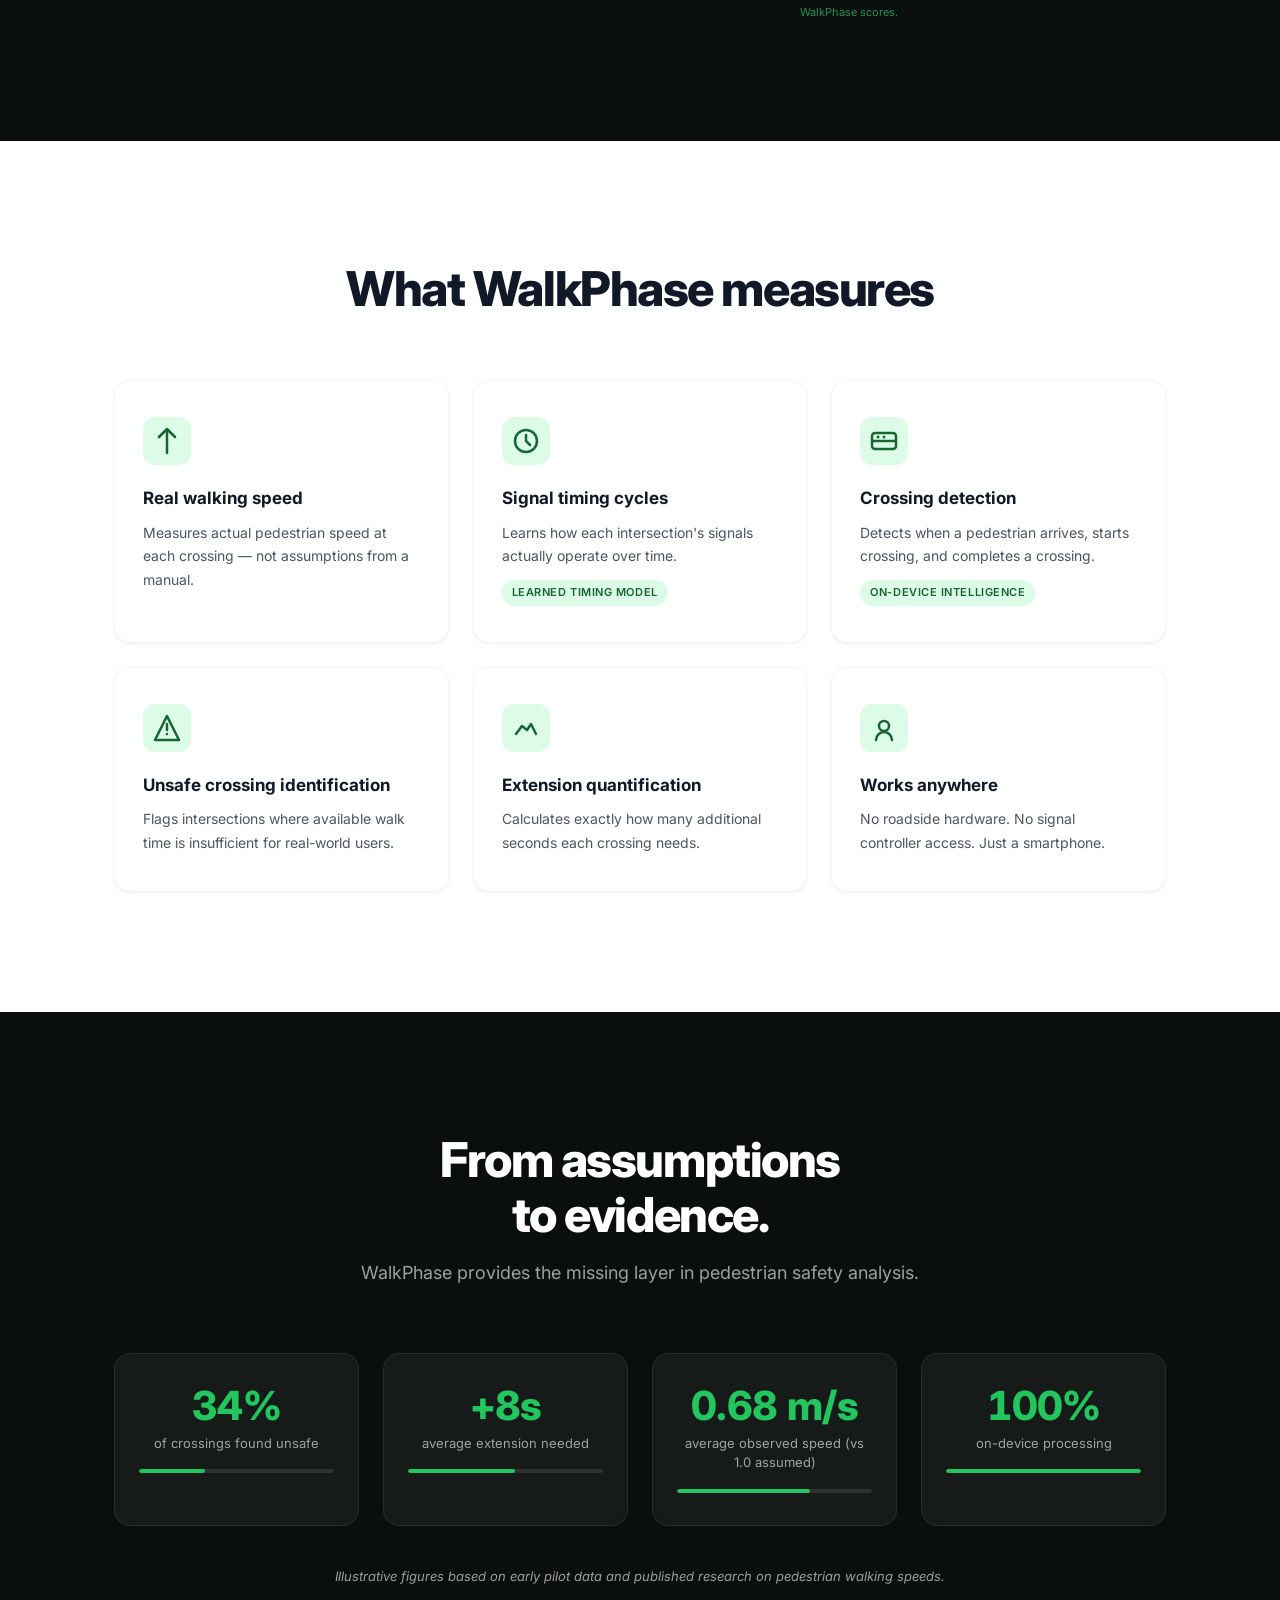
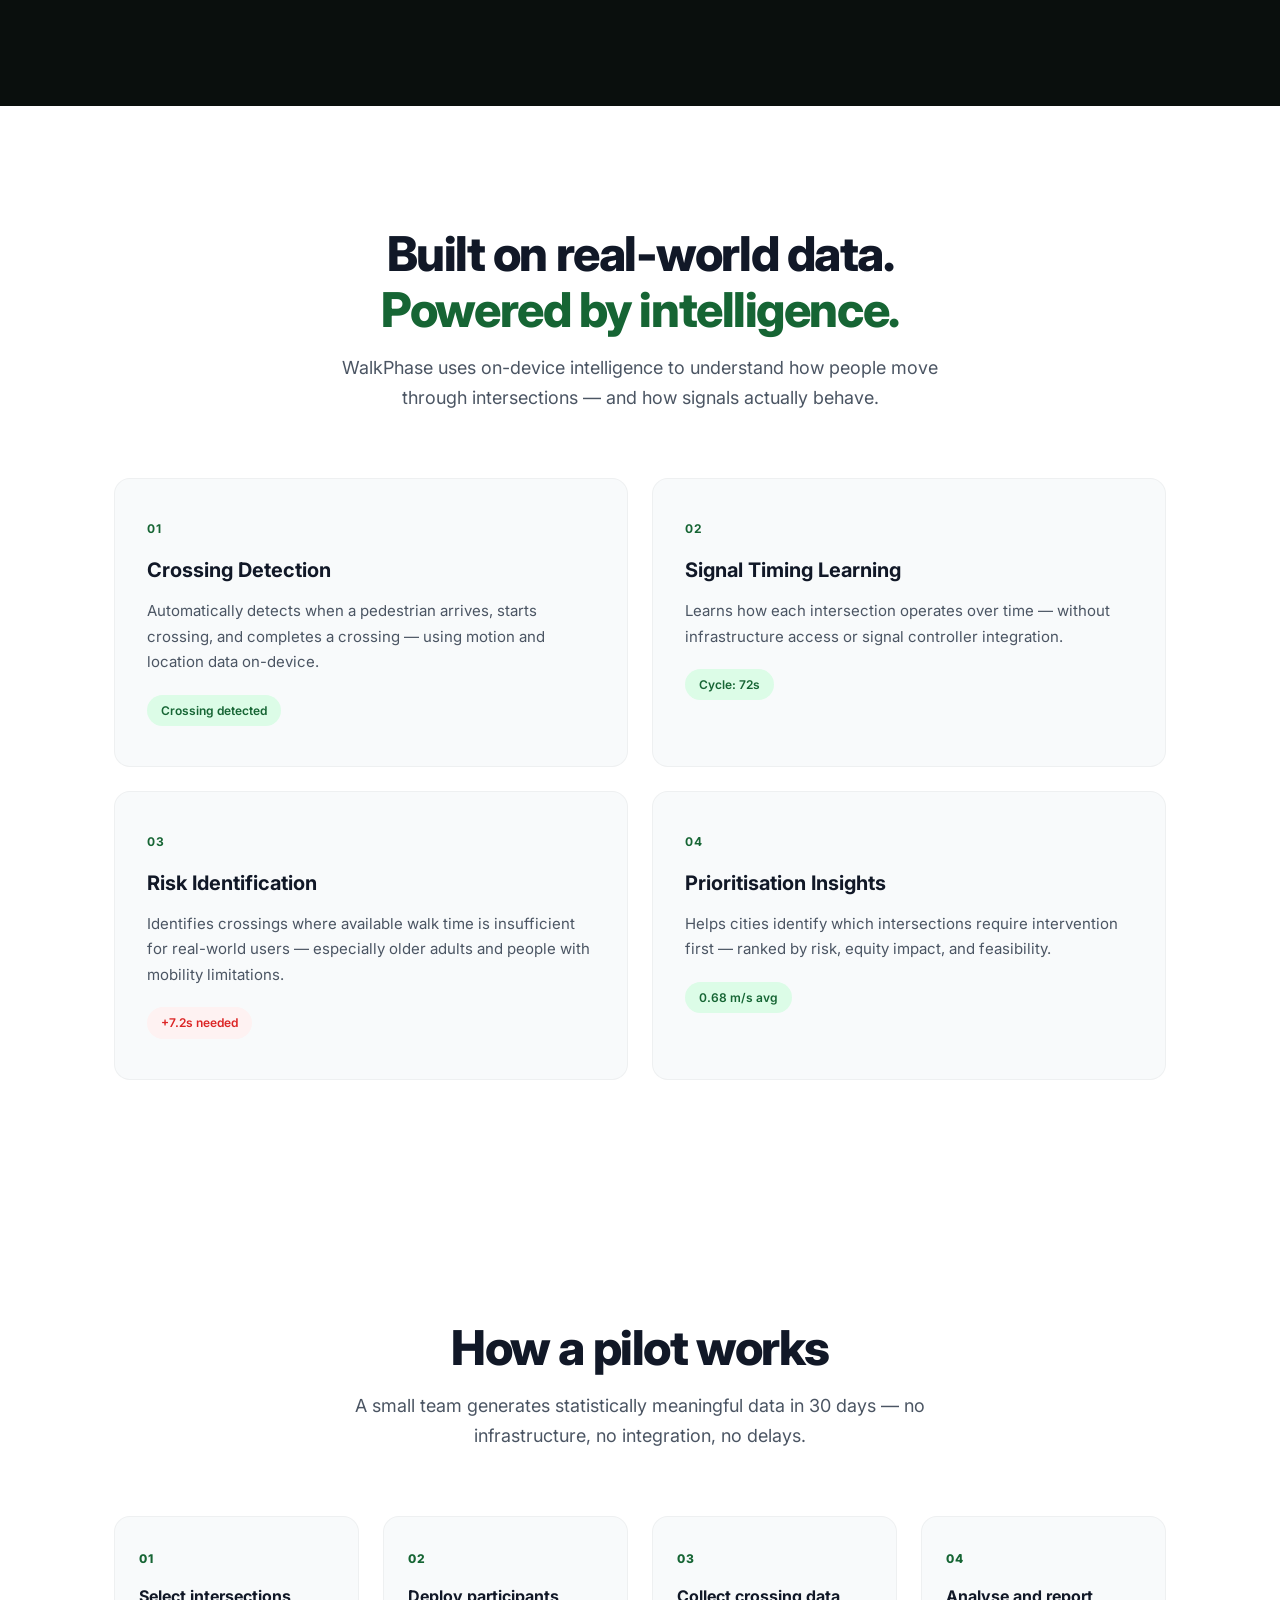
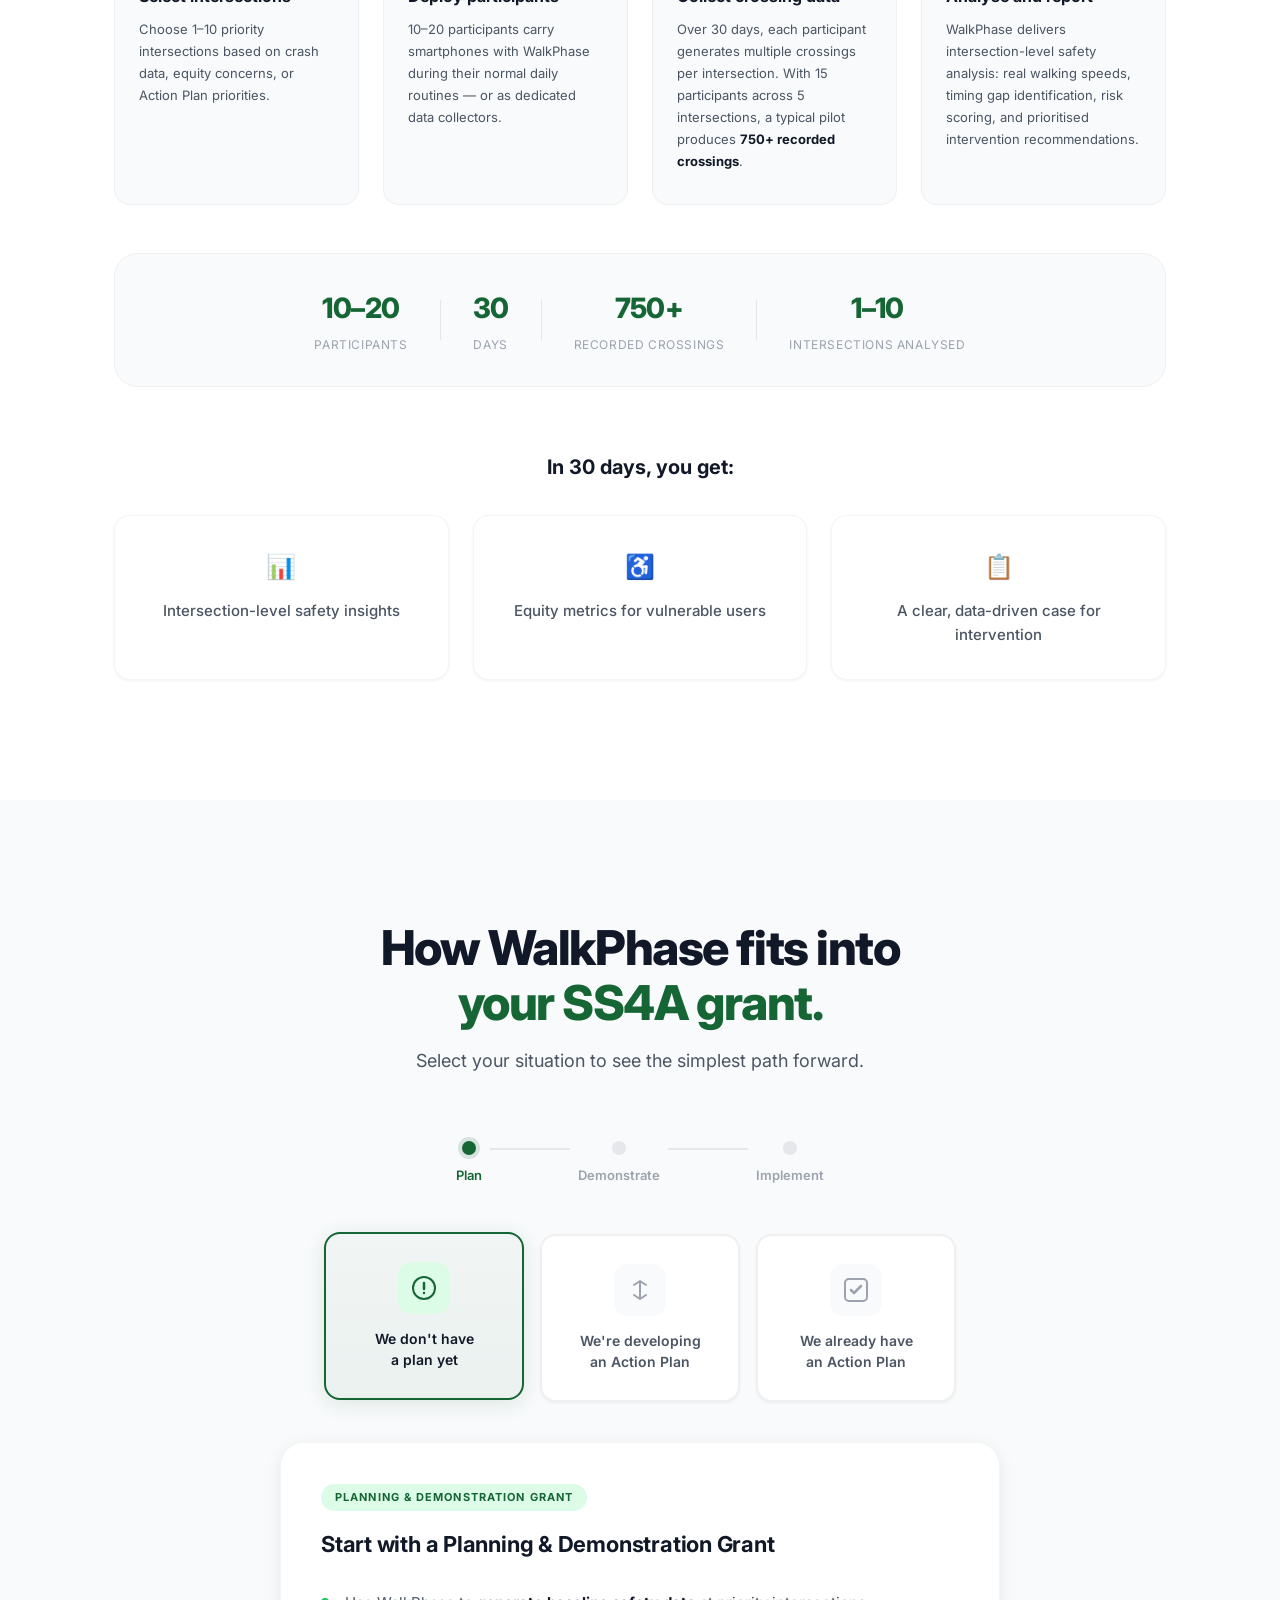
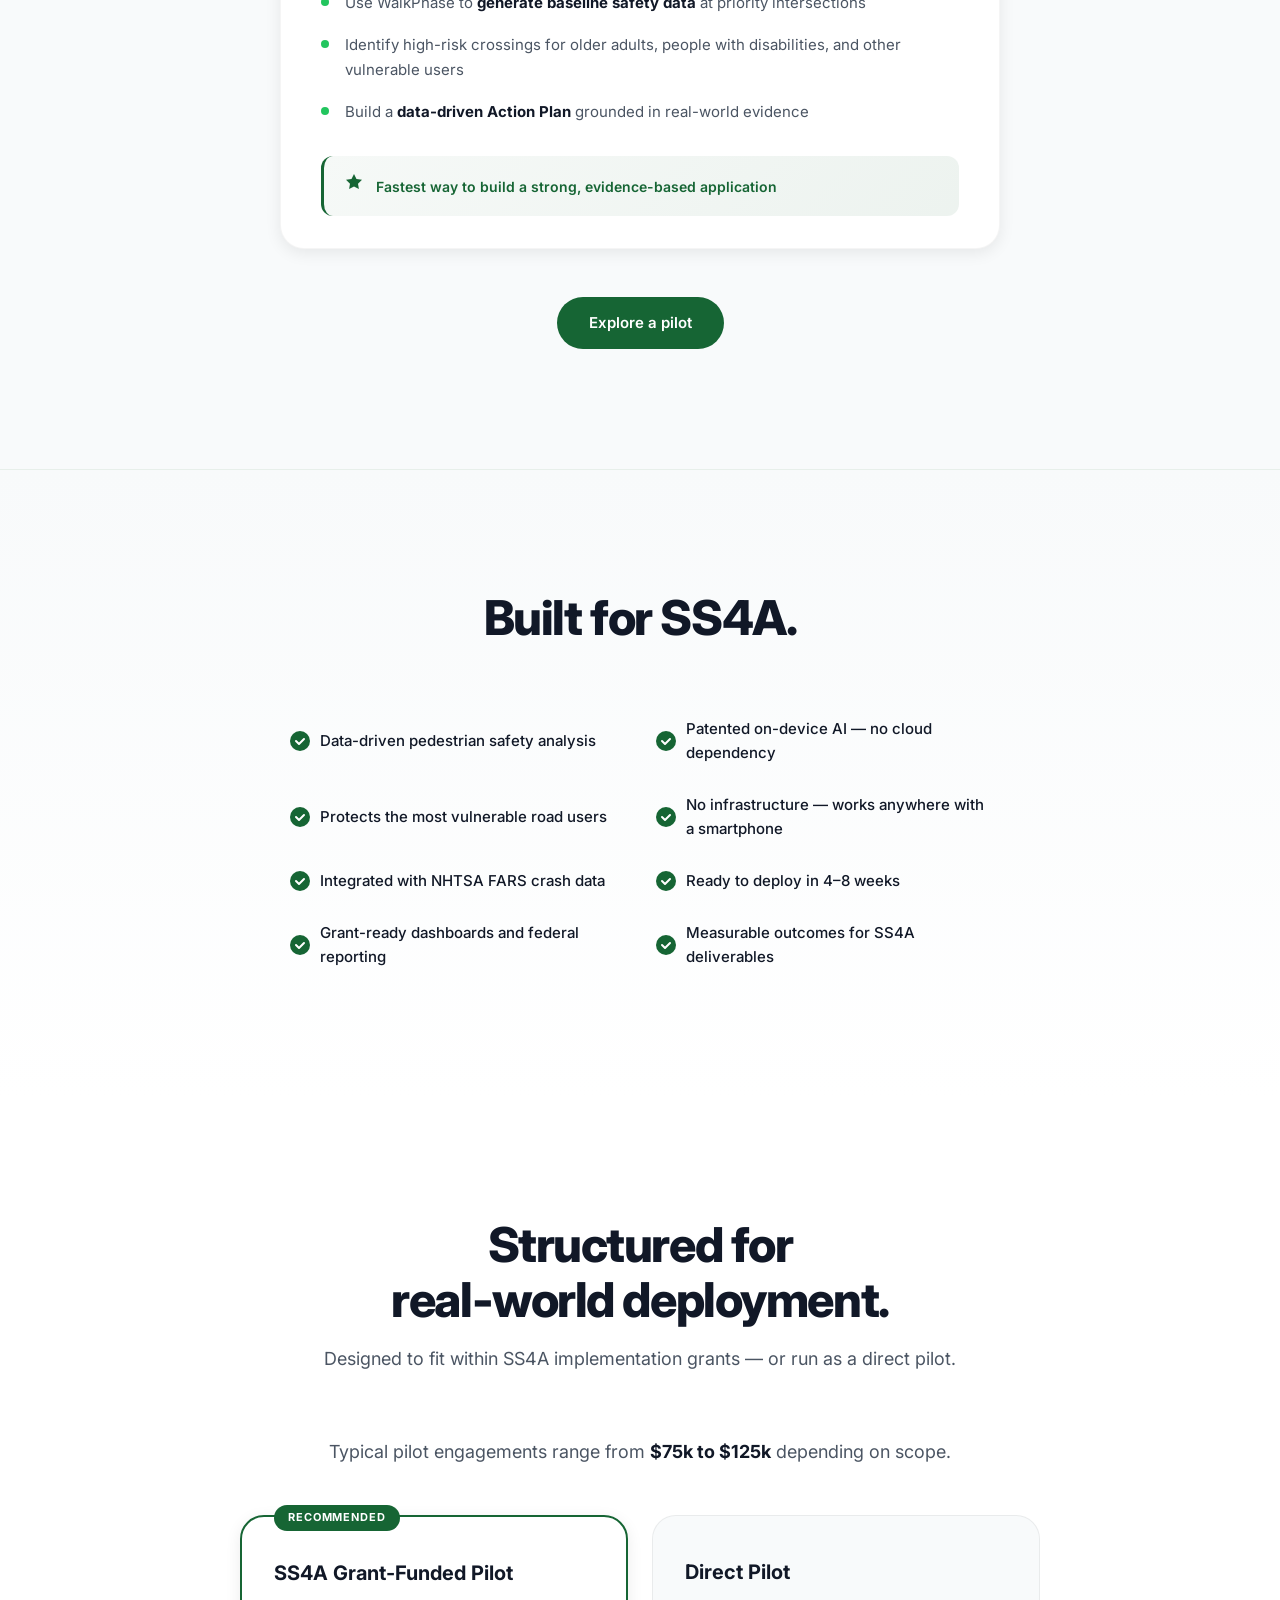
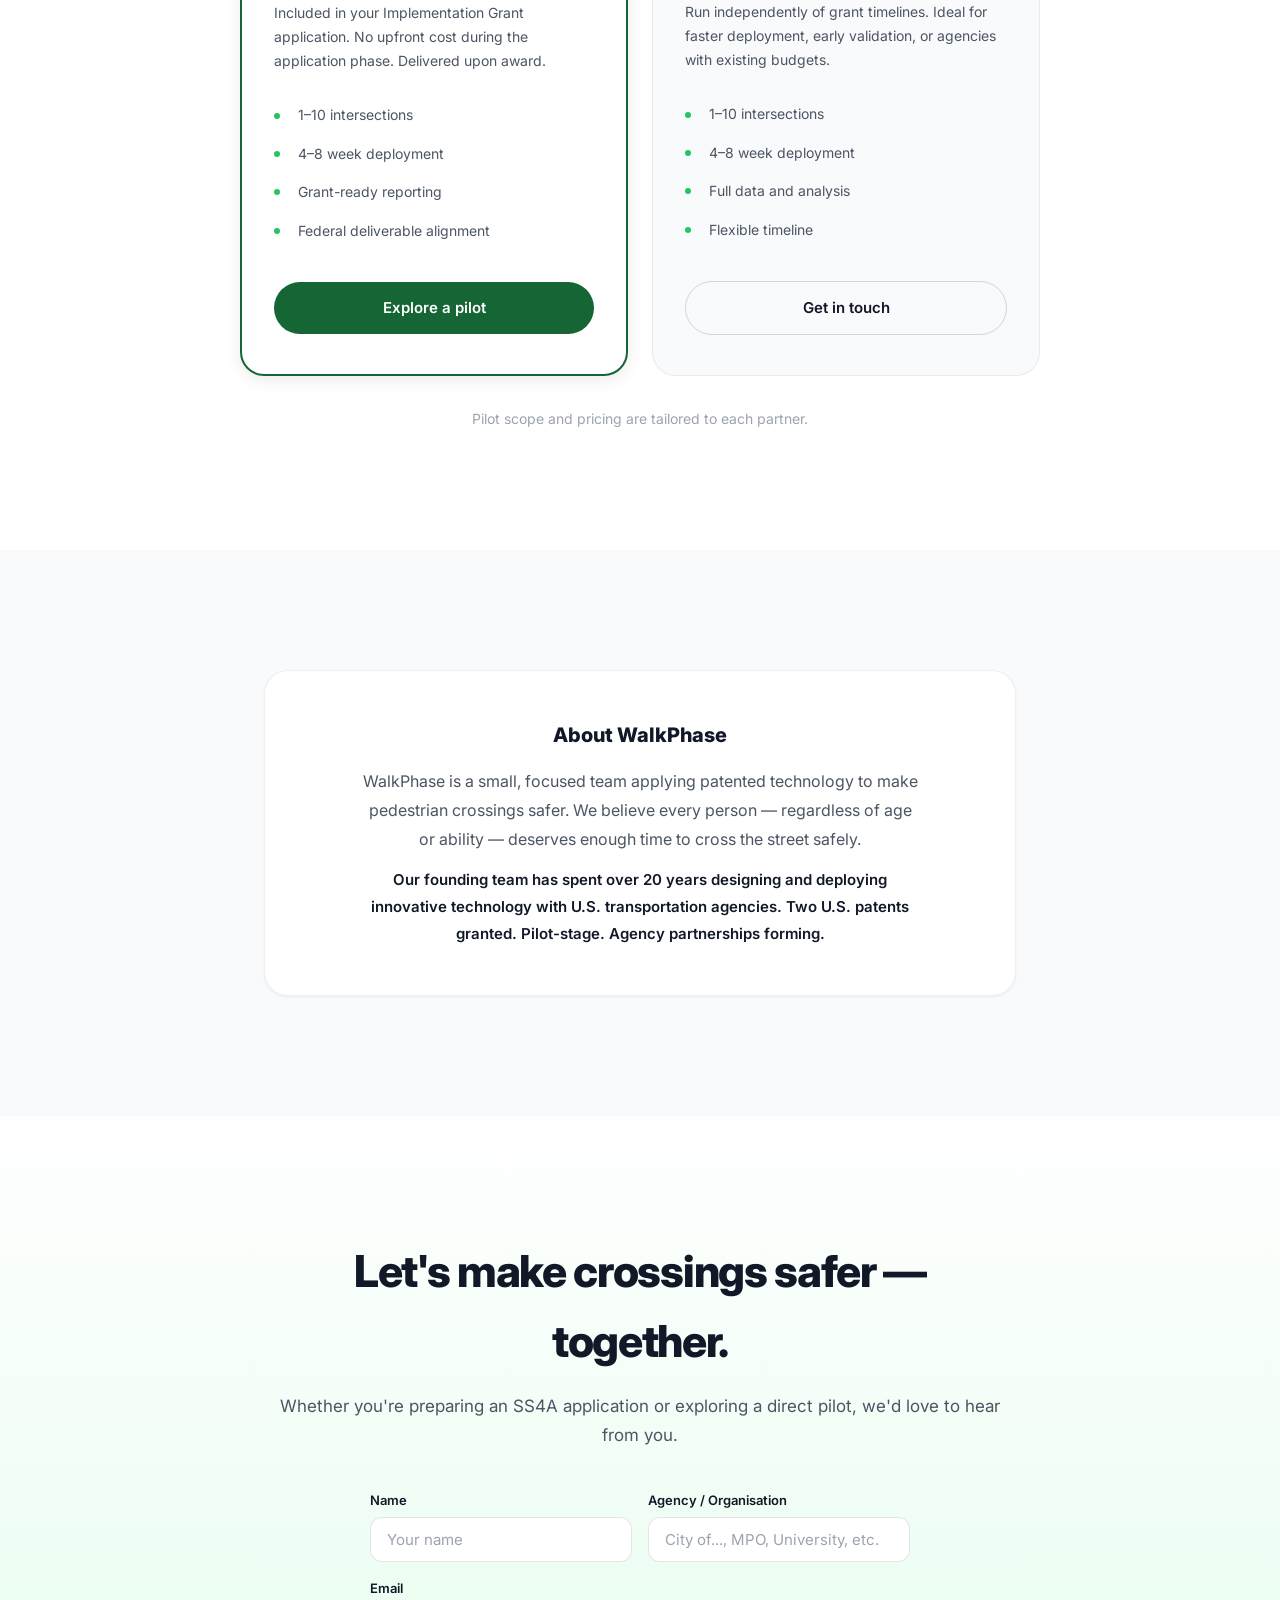
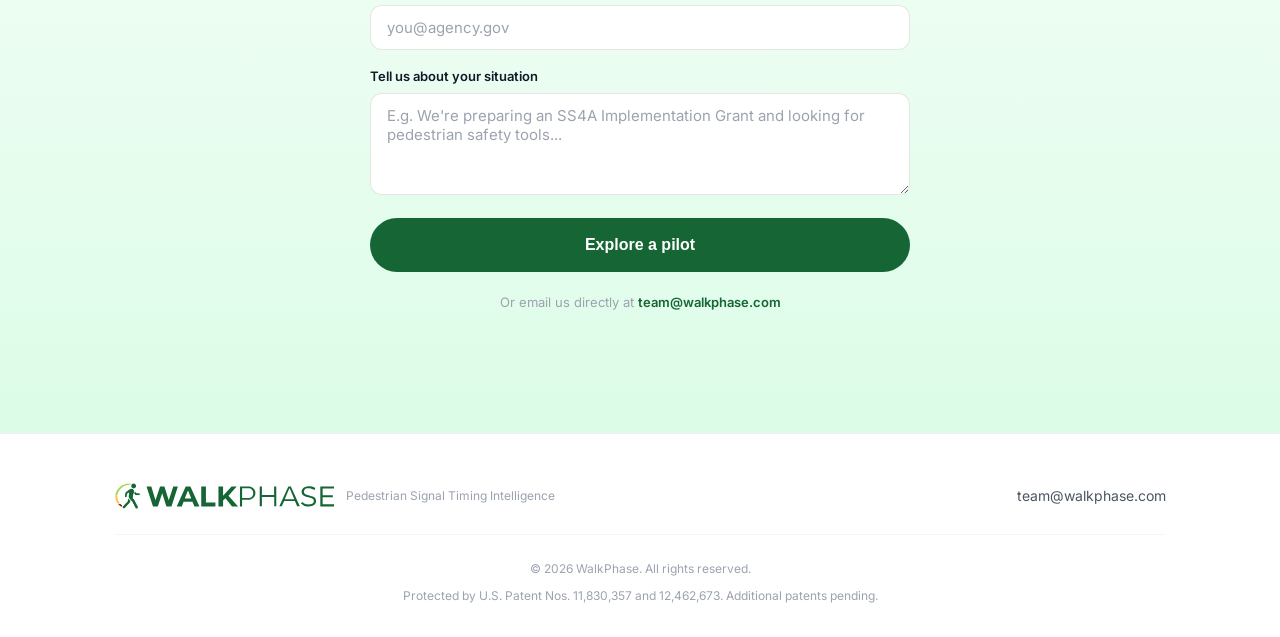
==== commit 922e7064: "Add Google Analytics tracking (G-VWZL59CPCB) Co-Authored-By: Claude Opus 4.6 (1M context) <noreply@a" ====
--- a/index.html
+++ b/index.html
@@ -1,6 +1,14 @@
 <!DOCTYPE html>
 <html lang="en">
 <head>
+    <!-- Google Analytics -->
+    <script async src="https://www.googletagmanager.com/gtag/js?id=G-VWZL59CPCB"></script>
+    <script>
+      window.dataLayer = window.dataLayer || [];
+      function gtag(){dataLayer.push(arguments);}
+      gtag('js', new Date());
+      gtag('config', 'G-VWZL59CPCB');
+    </script>
     <meta charset="UTF-8">
     <meta name="viewport" content="width=device-width, initial-scale=1.0">
     <title>WalkPhase — Pedestrian Signal Timing Intelligence</title>
@@ -641,8 +649,8 @@
         <div class="container container-narrow">
             <div class="about-simple fade-up">
                 <h2 class="about-simple-title">About WalkPhase</h2>
-                <p>WalkPhase is a startup applying patented technology to pedestrian signal safety. Our founding team brings over 20 years of experience designing and deploying innovative technology pilots with U.S. transportation agencies.</p>
-                <p>Two U.S. patents granted. Pilot-stage development. Agency conversations underway.</p>
+                <p>WalkPhase is a small, focused team applying patented technology to make pedestrian crossings safer. We believe every person — regardless of age or ability — deserves enough time to cross the street safely.</p>
+                <p>Our founding team has spent over 20 years designing and deploying innovative technology with U.S. transportation agencies. Two U.S. patents granted. Pilot-stage. Agency partnerships forming.</p>
             </div>
         </div>
     </section>
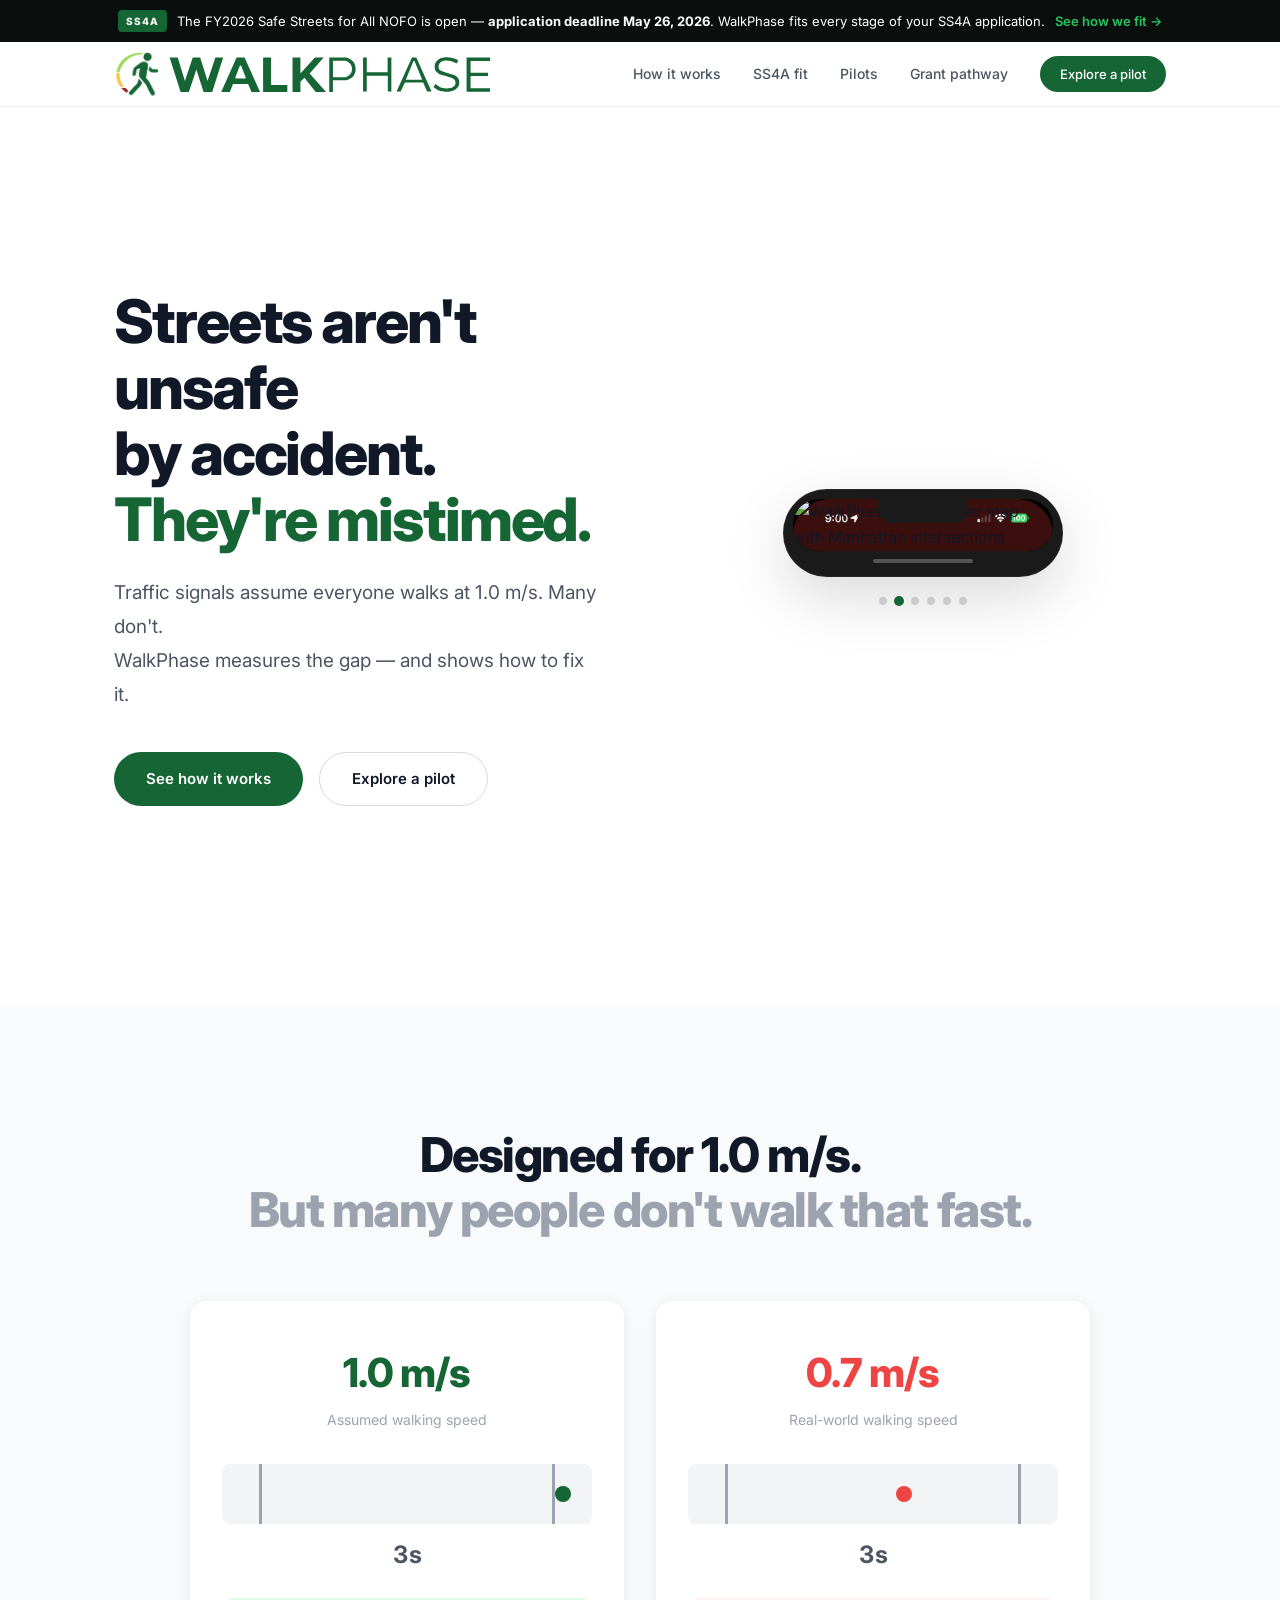
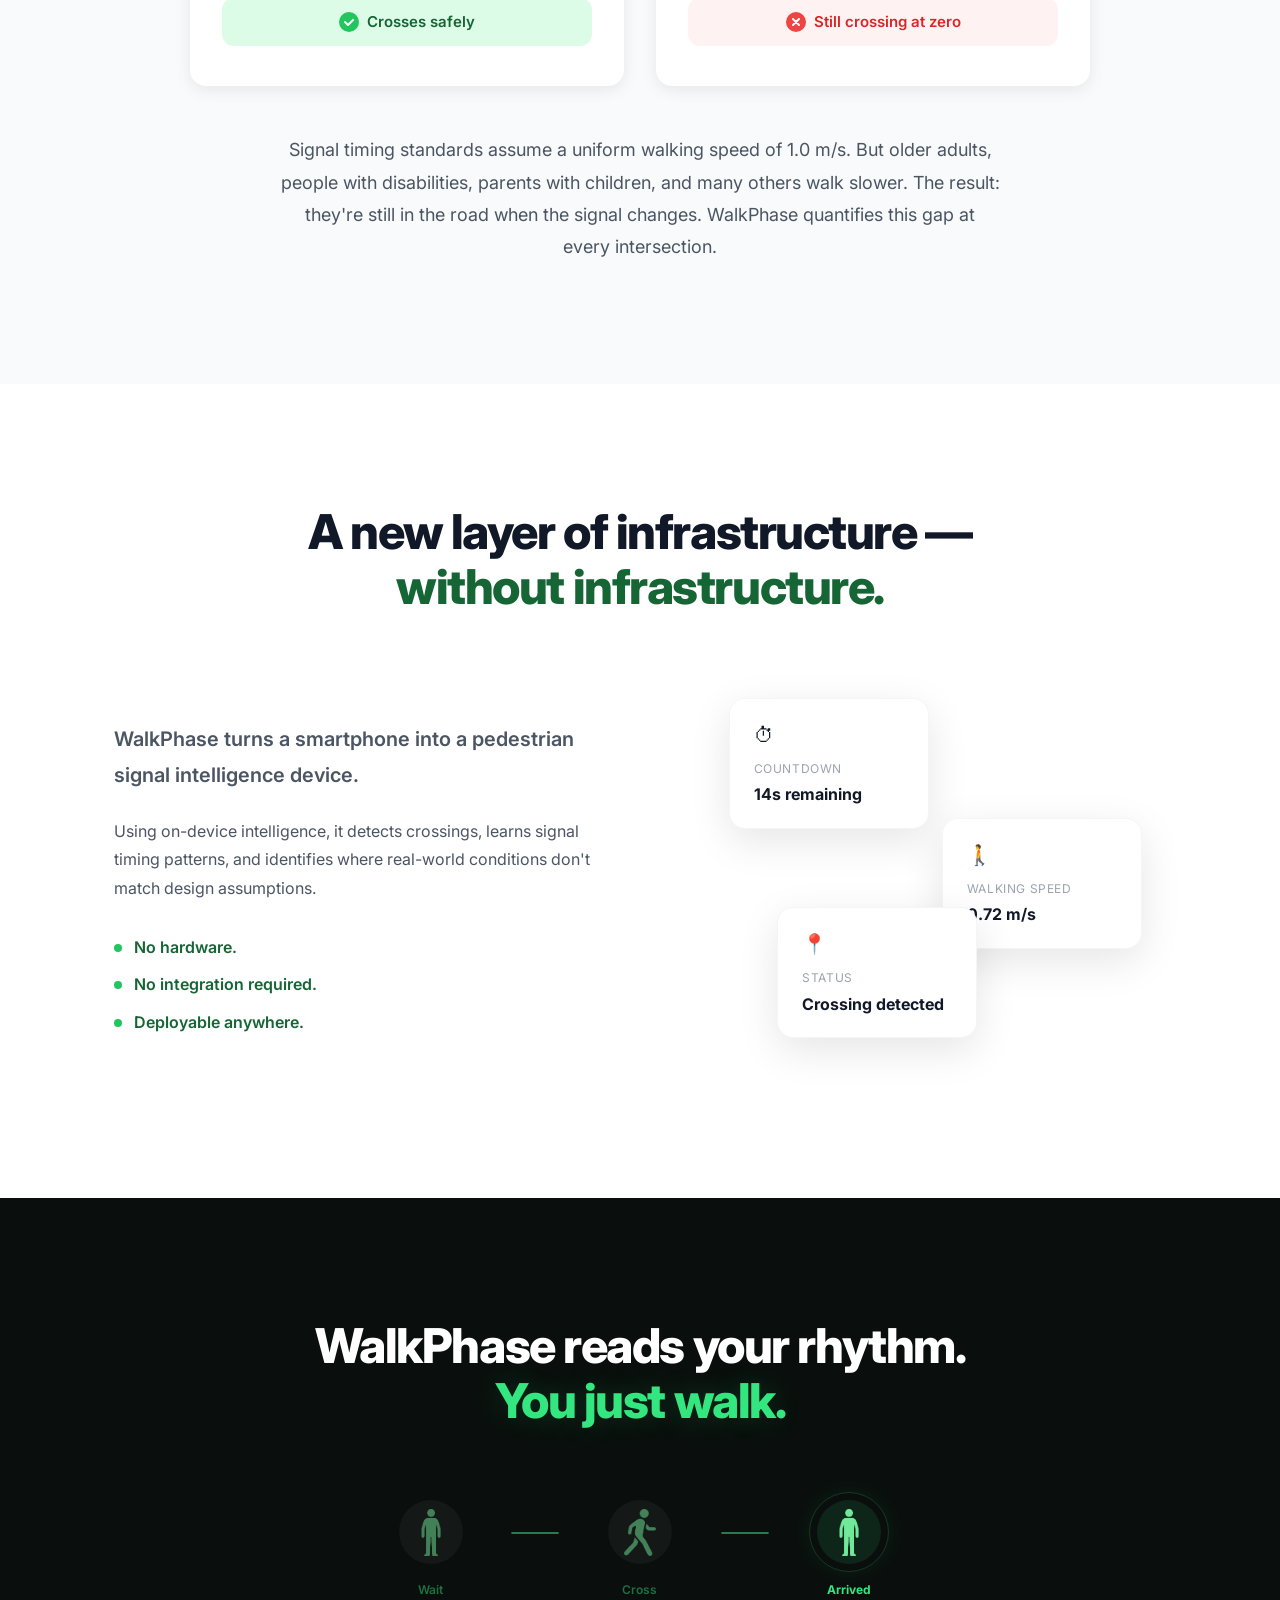
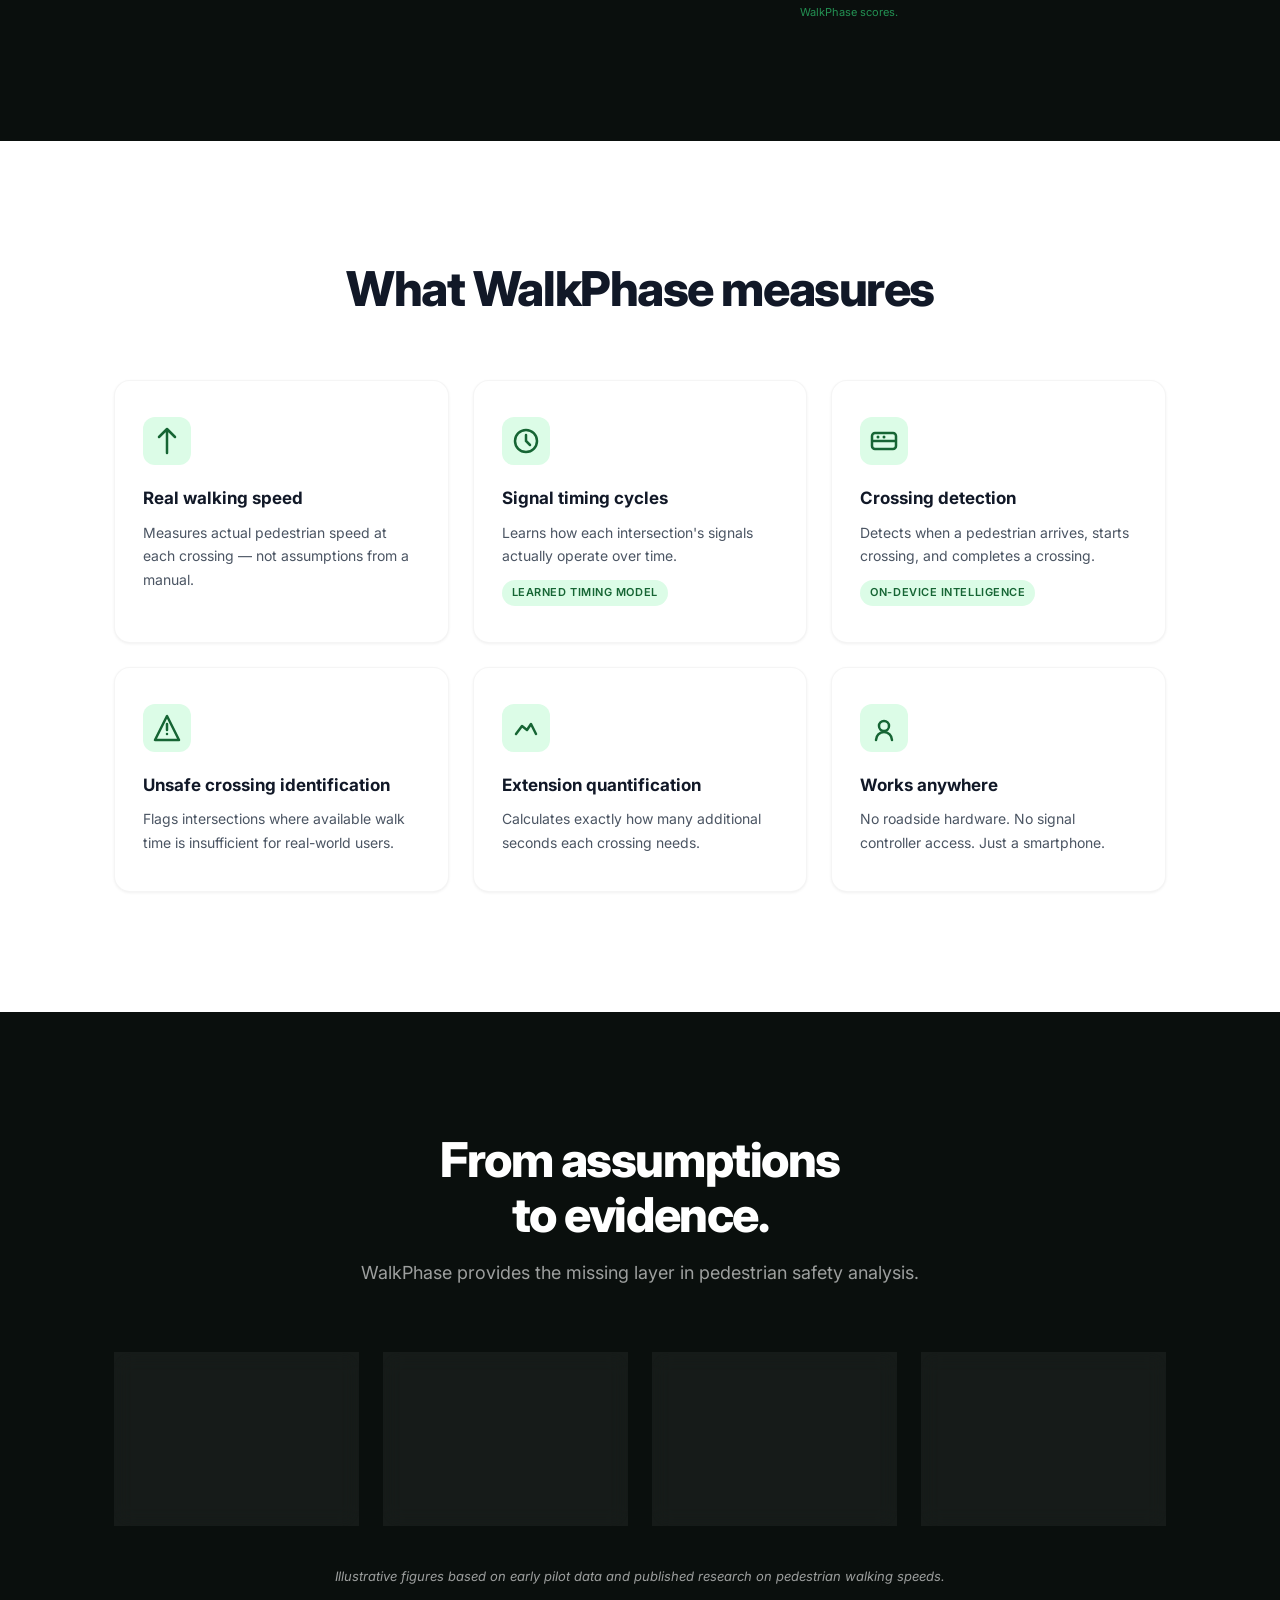
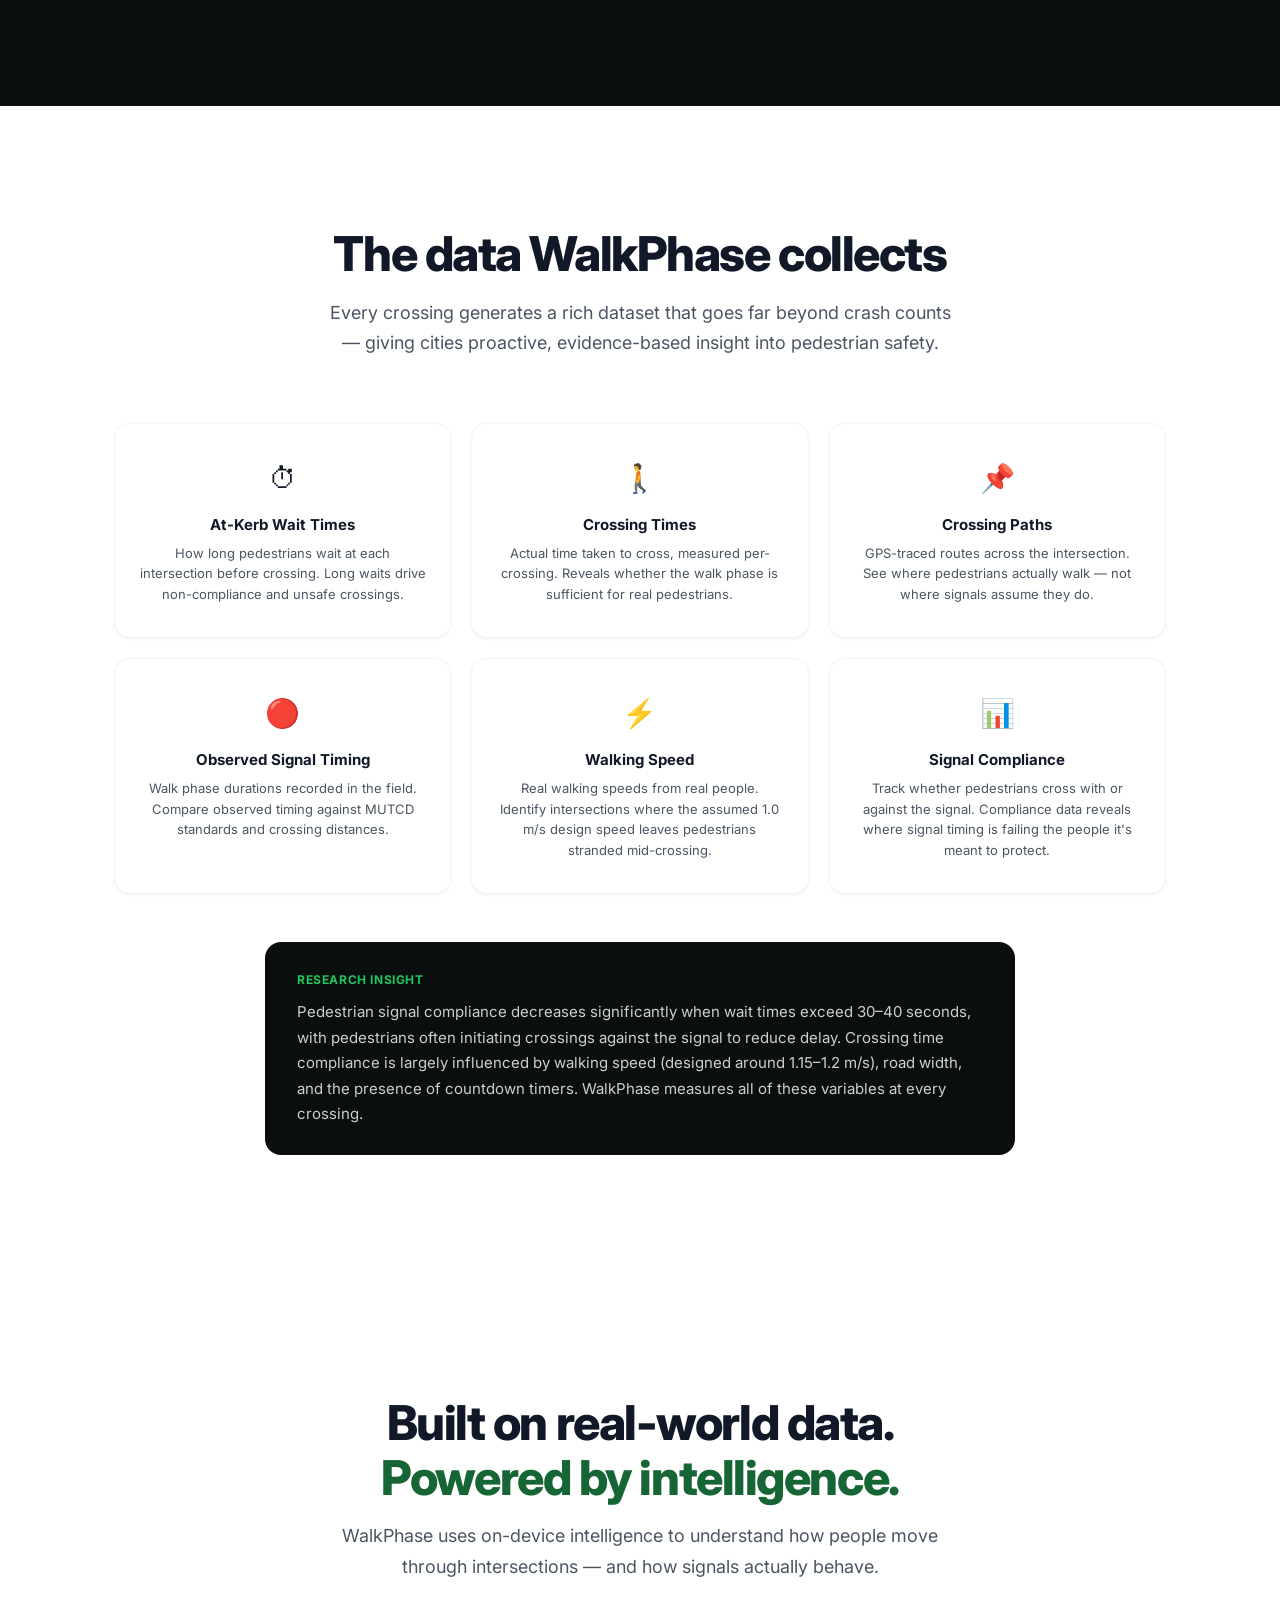
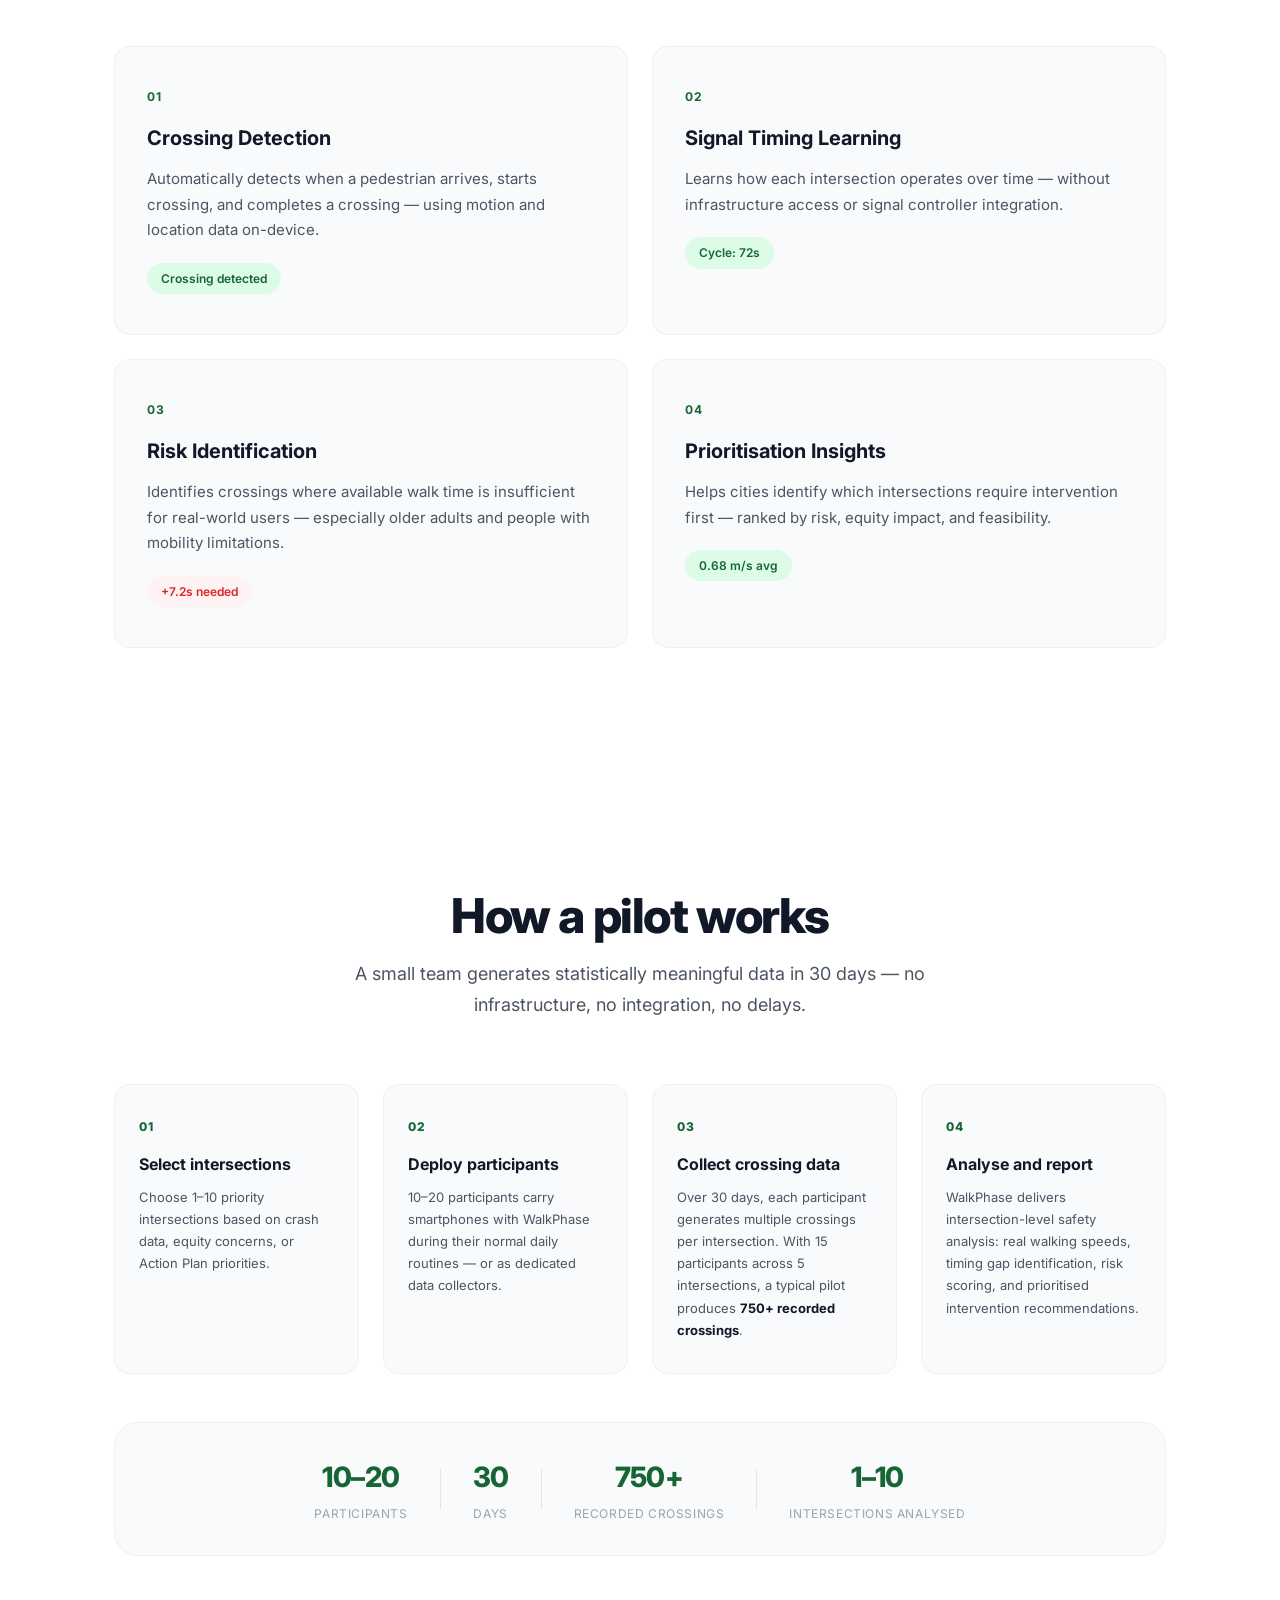
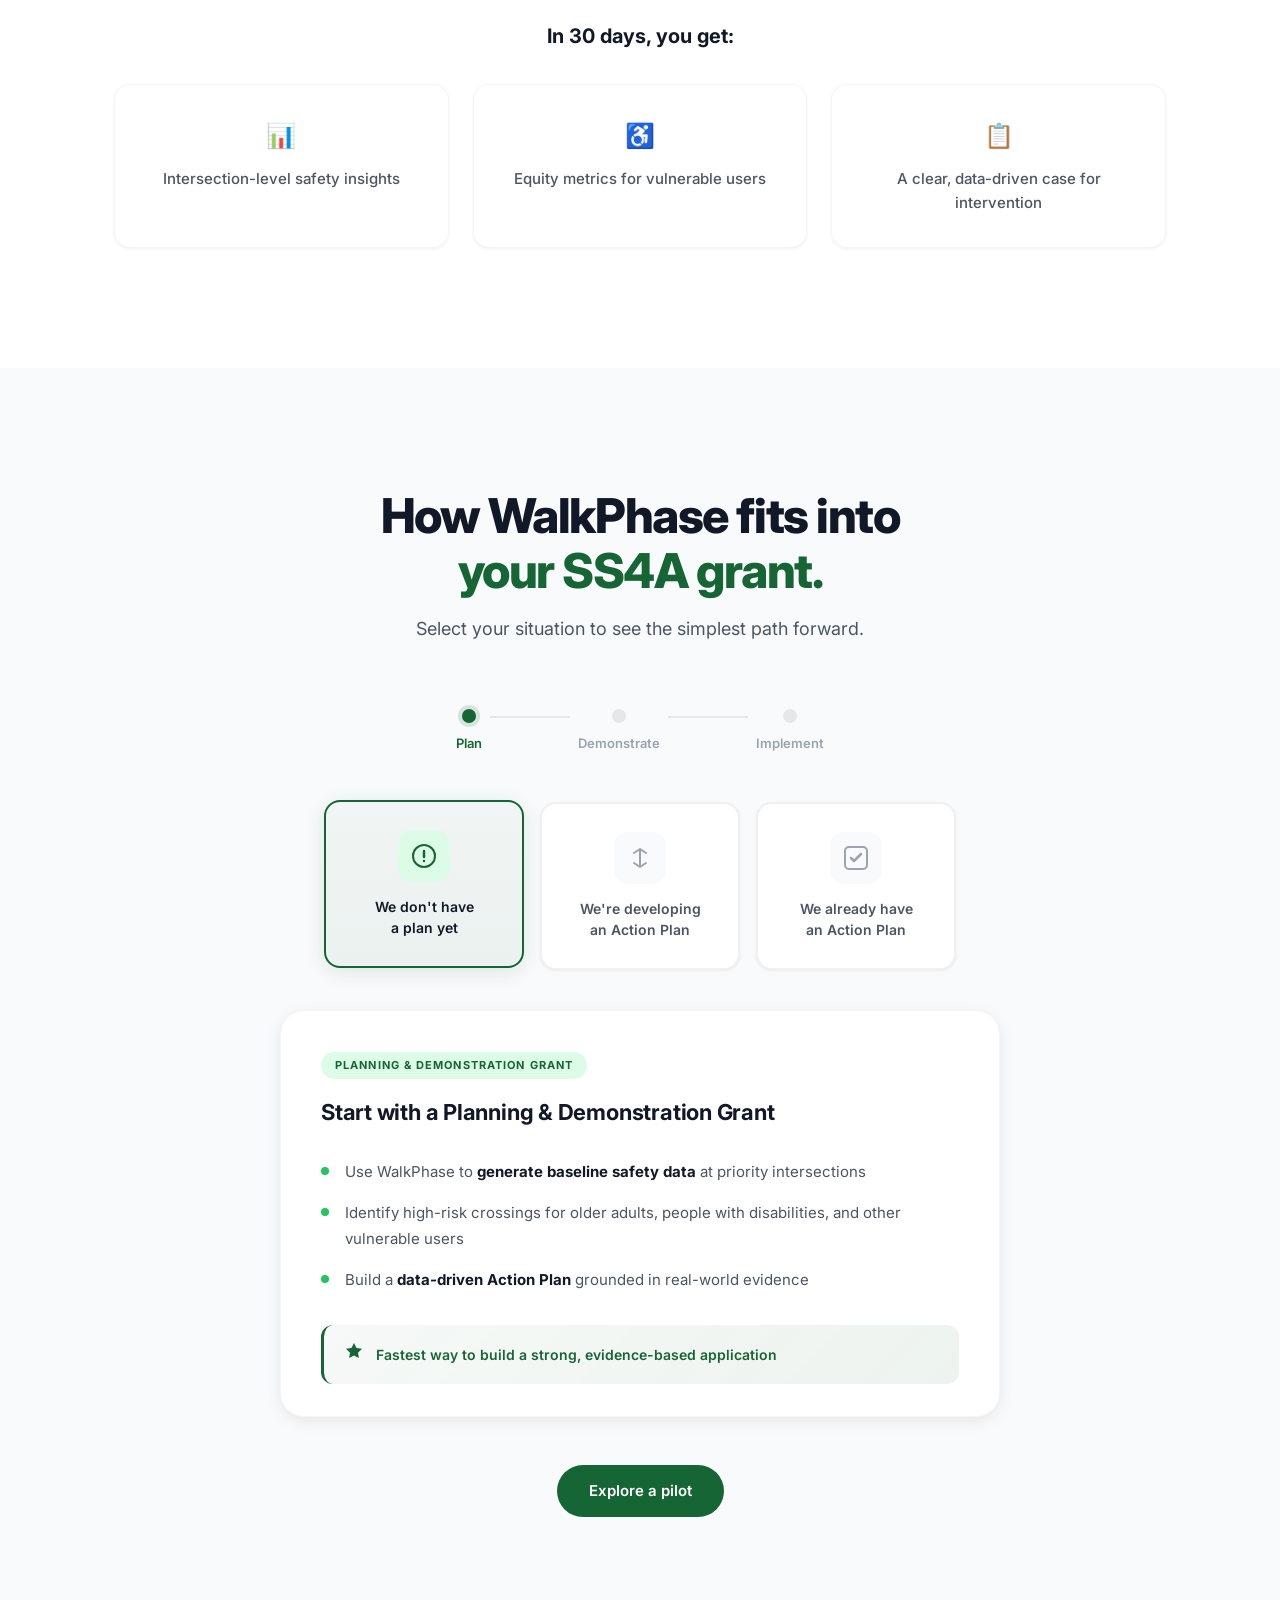
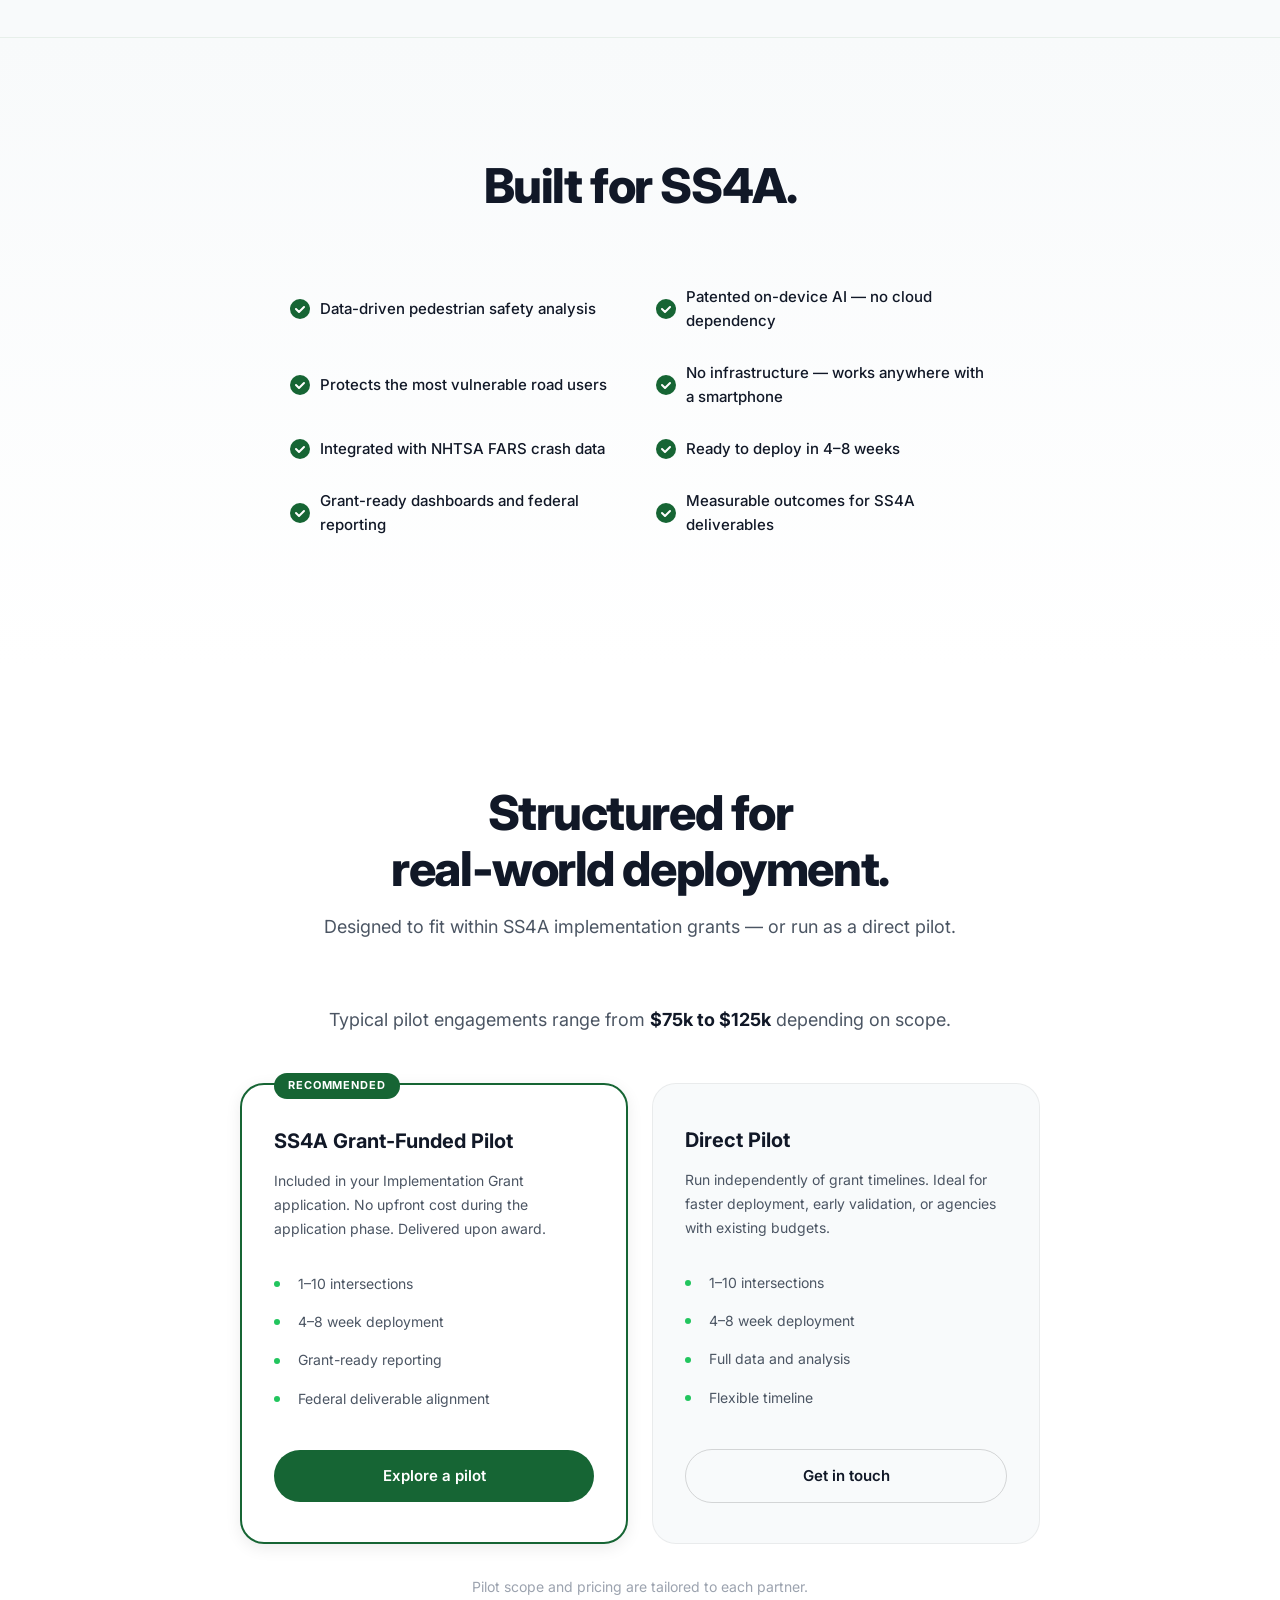
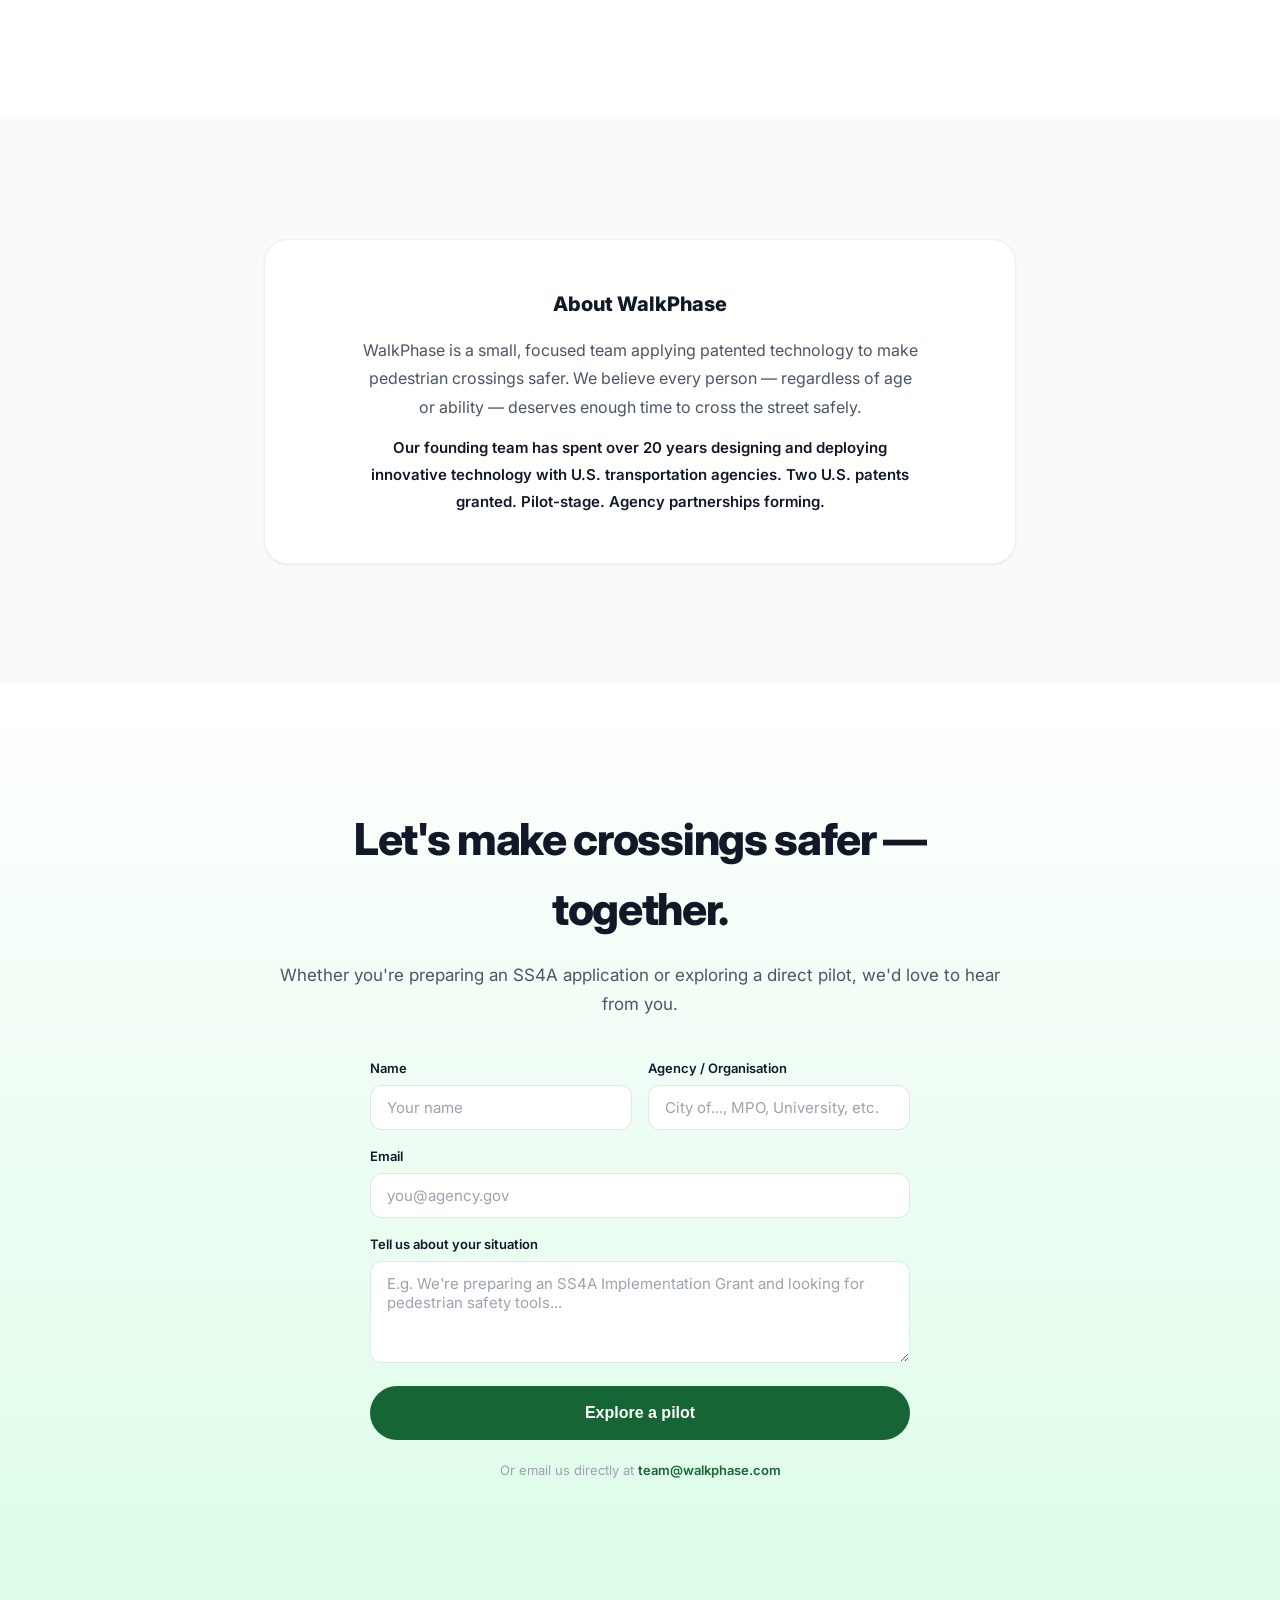
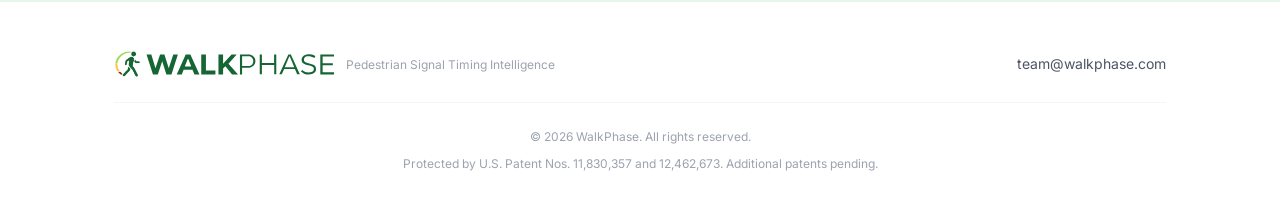
==== commit 4e0b54f3: "Add data capabilities section with research insight to main page Six data type cards (wait times, cr" ====
--- a/index.html
+++ b/index.html
@@ -328,6 +328,52 @@
         </div>
     </section>
 
+    <!-- DATA CAPABILITIES -->
+    <section class="section" id="data-capabilities">
+        <div class="container">
+            <div class="section-header fade-up">
+                <h2 class="section-title">The data WalkPhase collects</h2>
+                <p class="section-subtitle">Every crossing generates a rich dataset that goes far beyond crash counts &mdash; giving cities proactive, evidence-based insight into pedestrian safety.</p>
+            </div>
+            <div class="data-capabilities-grid fade-up delay-1">
+                <div class="data-cap-card">
+                    <div class="data-cap-icon">&#9201;</div>
+                    <h3>At-Kerb Wait Times</h3>
+                    <p>How long pedestrians wait at each intersection before crossing. Long waits drive non-compliance and unsafe crossings.</p>
+                </div>
+                <div class="data-cap-card">
+                    <div class="data-cap-icon">&#128694;</div>
+                    <h3>Crossing Times</h3>
+                    <p>Actual time taken to cross, measured per-crossing. Reveals whether the walk phase is sufficient for real pedestrians.</p>
+                </div>
+                <div class="data-cap-card">
+                    <div class="data-cap-icon">&#128204;</div>
+                    <h3>Crossing Paths</h3>
+                    <p>GPS-traced routes across the intersection. See where pedestrians actually walk &mdash; not where signals assume they do.</p>
+                </div>
+                <div class="data-cap-card">
+                    <div class="data-cap-icon">&#128308;</div>
+                    <h3>Observed Signal Timing</h3>
+                    <p>Walk phase durations recorded in the field. Compare observed timing against MUTCD standards and crossing distances.</p>
+                </div>
+                <div class="data-cap-card">
+                    <div class="data-cap-icon">&#9889;</div>
+                    <h3>Walking Speed</h3>
+                    <p>Real walking speeds from real people. Identify intersections where the assumed 1.0 m/s design speed leaves pedestrians stranded mid-crossing.</p>
+                </div>
+                <div class="data-cap-card">
+                    <div class="data-cap-icon">&#128202;</div>
+                    <h3>Signal Compliance</h3>
+                    <p>Track whether pedestrians cross with or against the signal. Compliance data reveals where signal timing is failing the people it's meant to protect.</p>
+                </div>
+            </div>
+            <div class="research-insight fade-up delay-2">
+                <div class="research-insight-label">Research insight</div>
+                <p>Pedestrian signal compliance decreases significantly when wait times exceed 30&ndash;40 seconds, with pedestrians often initiating crossings against the signal to reduce delay. Crossing time compliance is largely influenced by walking speed (designed around 1.15&ndash;1.2 m/s), road width, and the presence of countdown timers. WalkPhase measures all of these variables at every crossing.</p>
+            </div>
+        </div>
+    </section>
+
     <!-- AI / INTELLIGENCE -->
     <section class="section" id="intelligence">
         <div class="container">
--- a/styles.css
+++ b/styles.css
@@ -1172,6 +1172,72 @@
     width: 100%;
 }
 
+/* --- Data Capabilities --- */
+.data-capabilities-grid {
+    display: grid;
+    grid-template-columns: repeat(3, 1fr);
+    gap: 20px;
+    margin-bottom: 48px;
+}
+
+.data-cap-card {
+    background: white;
+    border-radius: var(--radius-md);
+    padding: 32px 24px;
+    box-shadow: var(--shadow-sm);
+    border: 1px solid rgba(0,0,0,0.04);
+    text-align: center;
+    transition: all var(--transition);
+}
+
+.data-cap-card:hover {
+    transform: translateY(-4px);
+    box-shadow: var(--shadow-md);
+}
+
+.data-cap-icon {
+    font-size: 28px;
+    margin-bottom: 12px;
+}
+
+.data-cap-card h3 {
+    font-size: 15px;
+    font-weight: 700;
+    margin-bottom: 6px;
+    color: var(--text-primary);
+}
+
+.data-cap-card p {
+    font-size: 13px;
+    color: var(--text-secondary);
+    line-height: 1.6;
+}
+
+.research-insight {
+    max-width: 750px;
+    margin: 0 auto;
+    padding: 28px 32px;
+    background: var(--bg-dark);
+    color: white;
+    border-radius: var(--radius-md);
+}
+
+.research-insight-label {
+    font-size: 12px;
+    font-weight: 700;
+    text-transform: uppercase;
+    letter-spacing: 0.05em;
+    color: var(--green-light);
+    margin-bottom: 10px;
+}
+
+.research-insight p {
+    font-size: 15px;
+    color: rgba(255,255,255,0.8);
+    line-height: 1.7;
+    margin: 0;
+}
+
 @media (max-width: 480px) {
     .rhythm-visual {
         gap: 0;
@@ -2022,6 +2088,10 @@
         grid-template-columns: 1fr;
     }
 
+    .data-capabilities-grid {
+        grid-template-columns: 1fr;
+    }
+
     .metrics-grid {
         grid-template-columns: repeat(2, 1fr);
     }
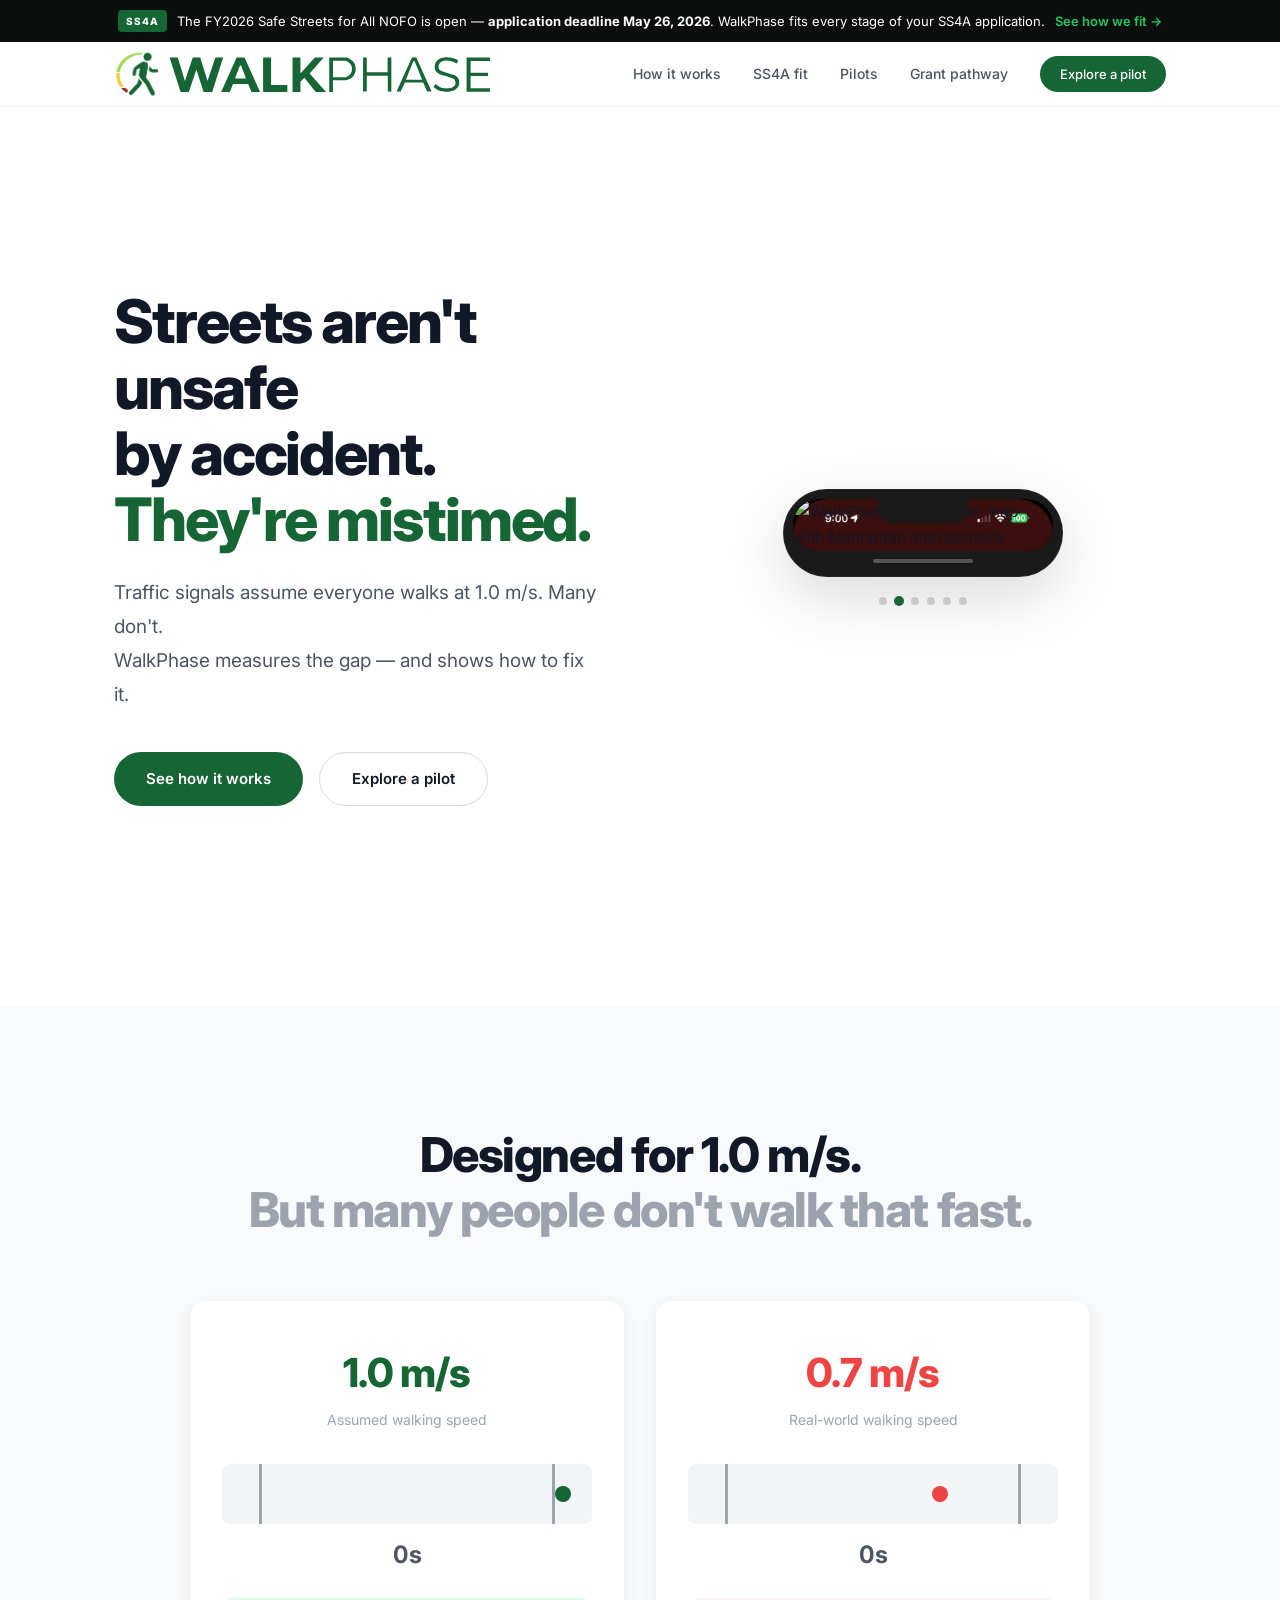
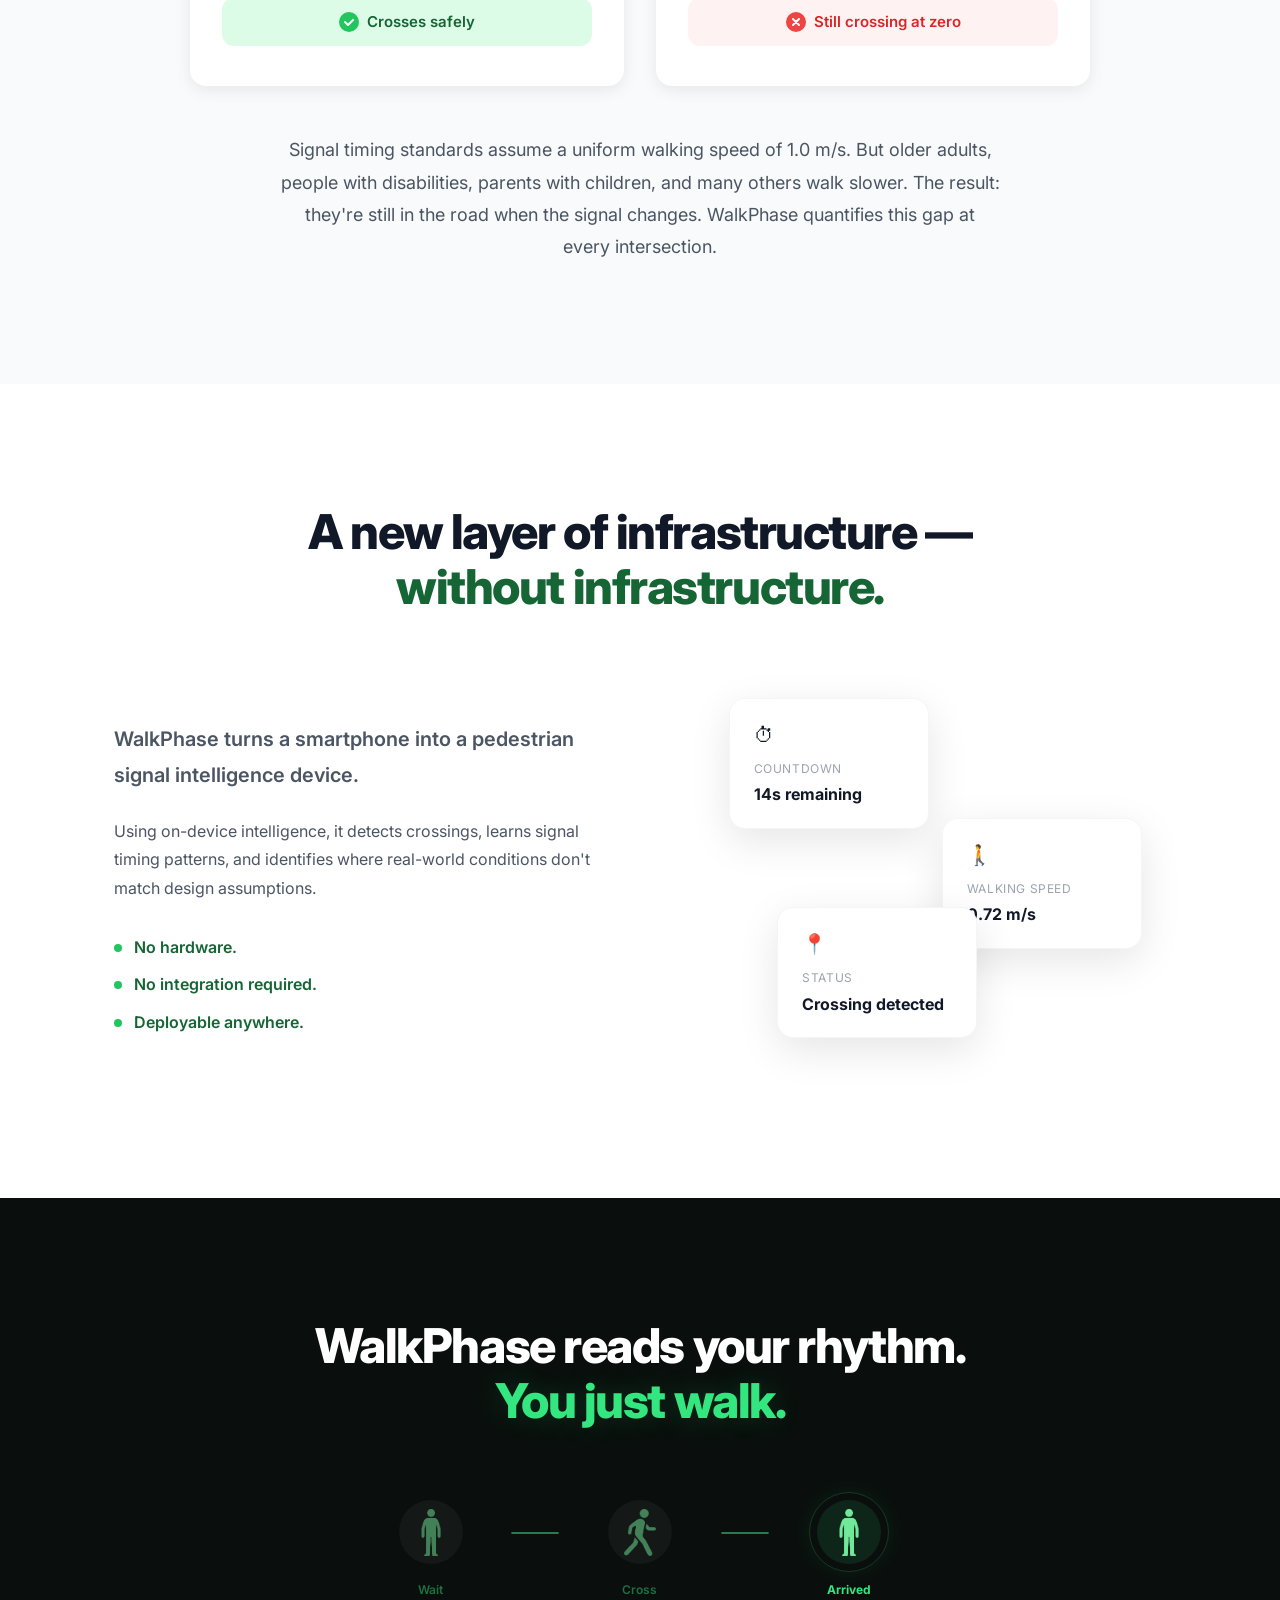
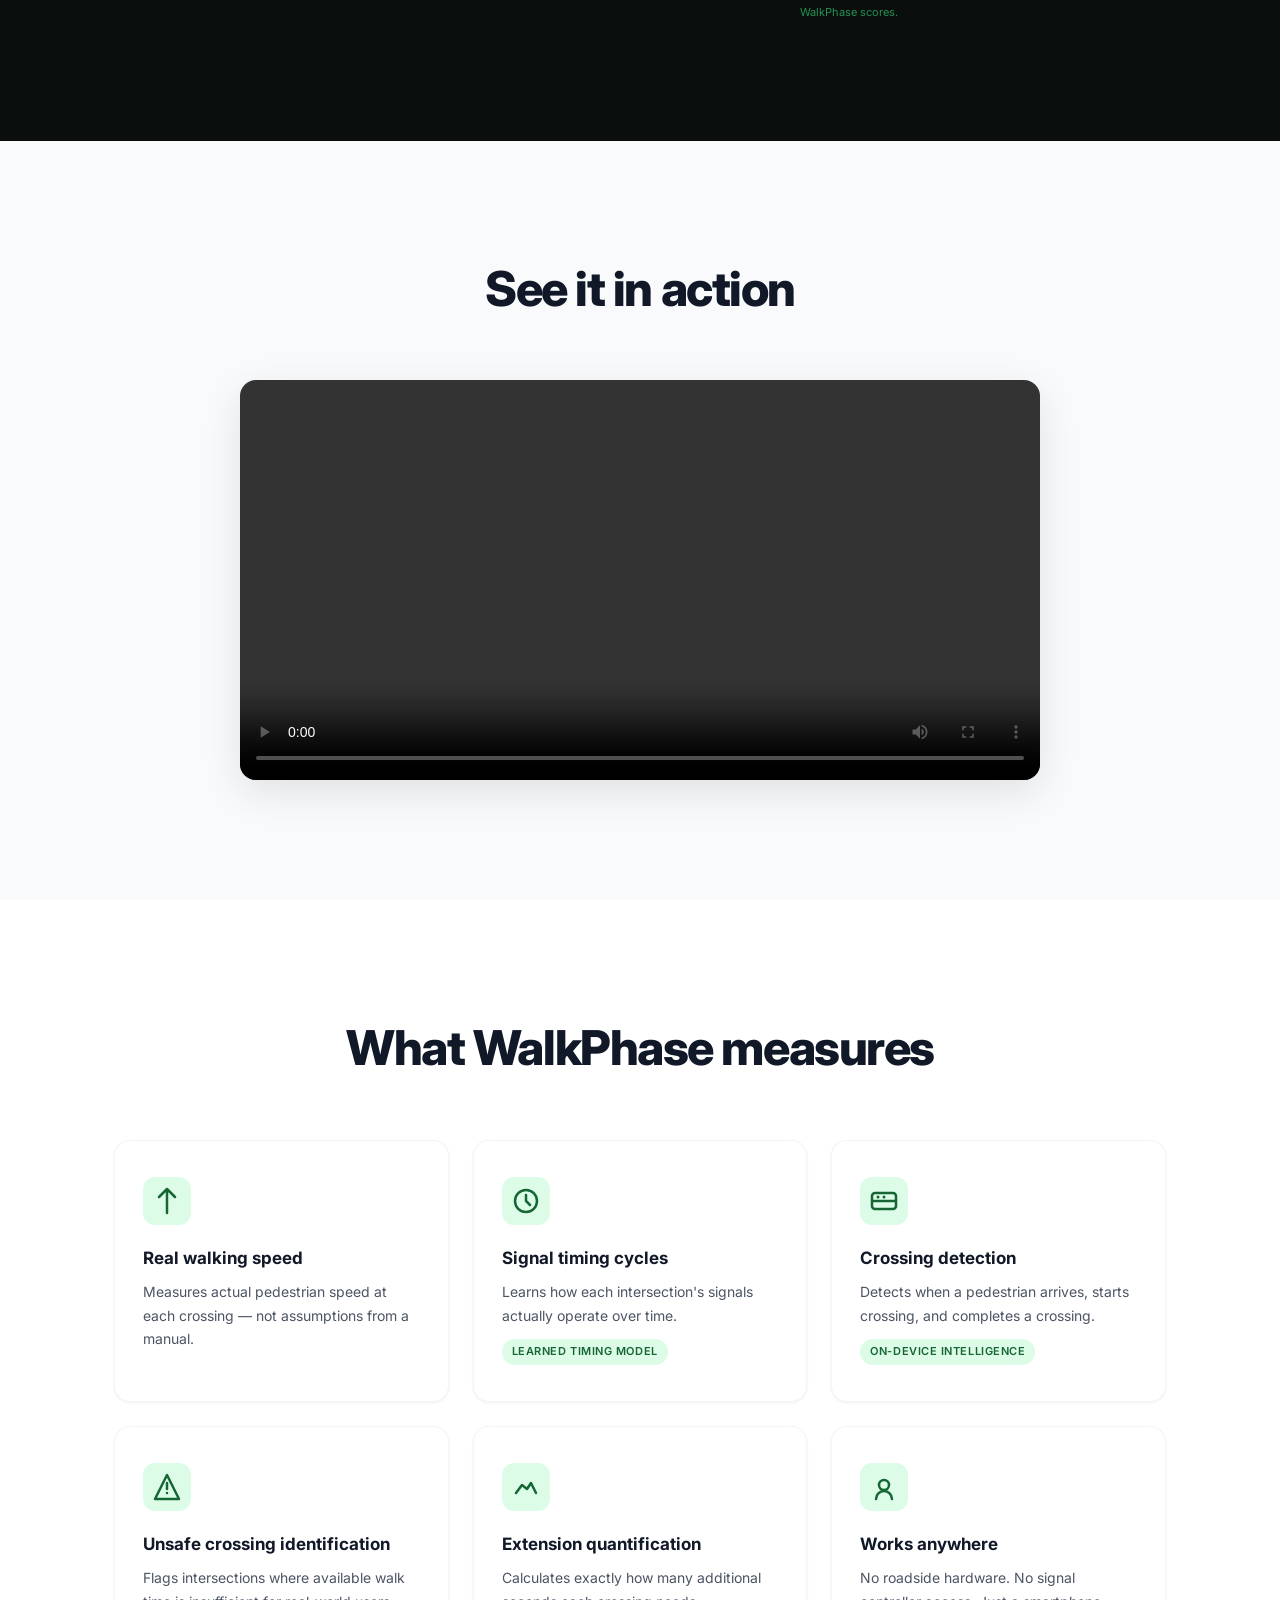
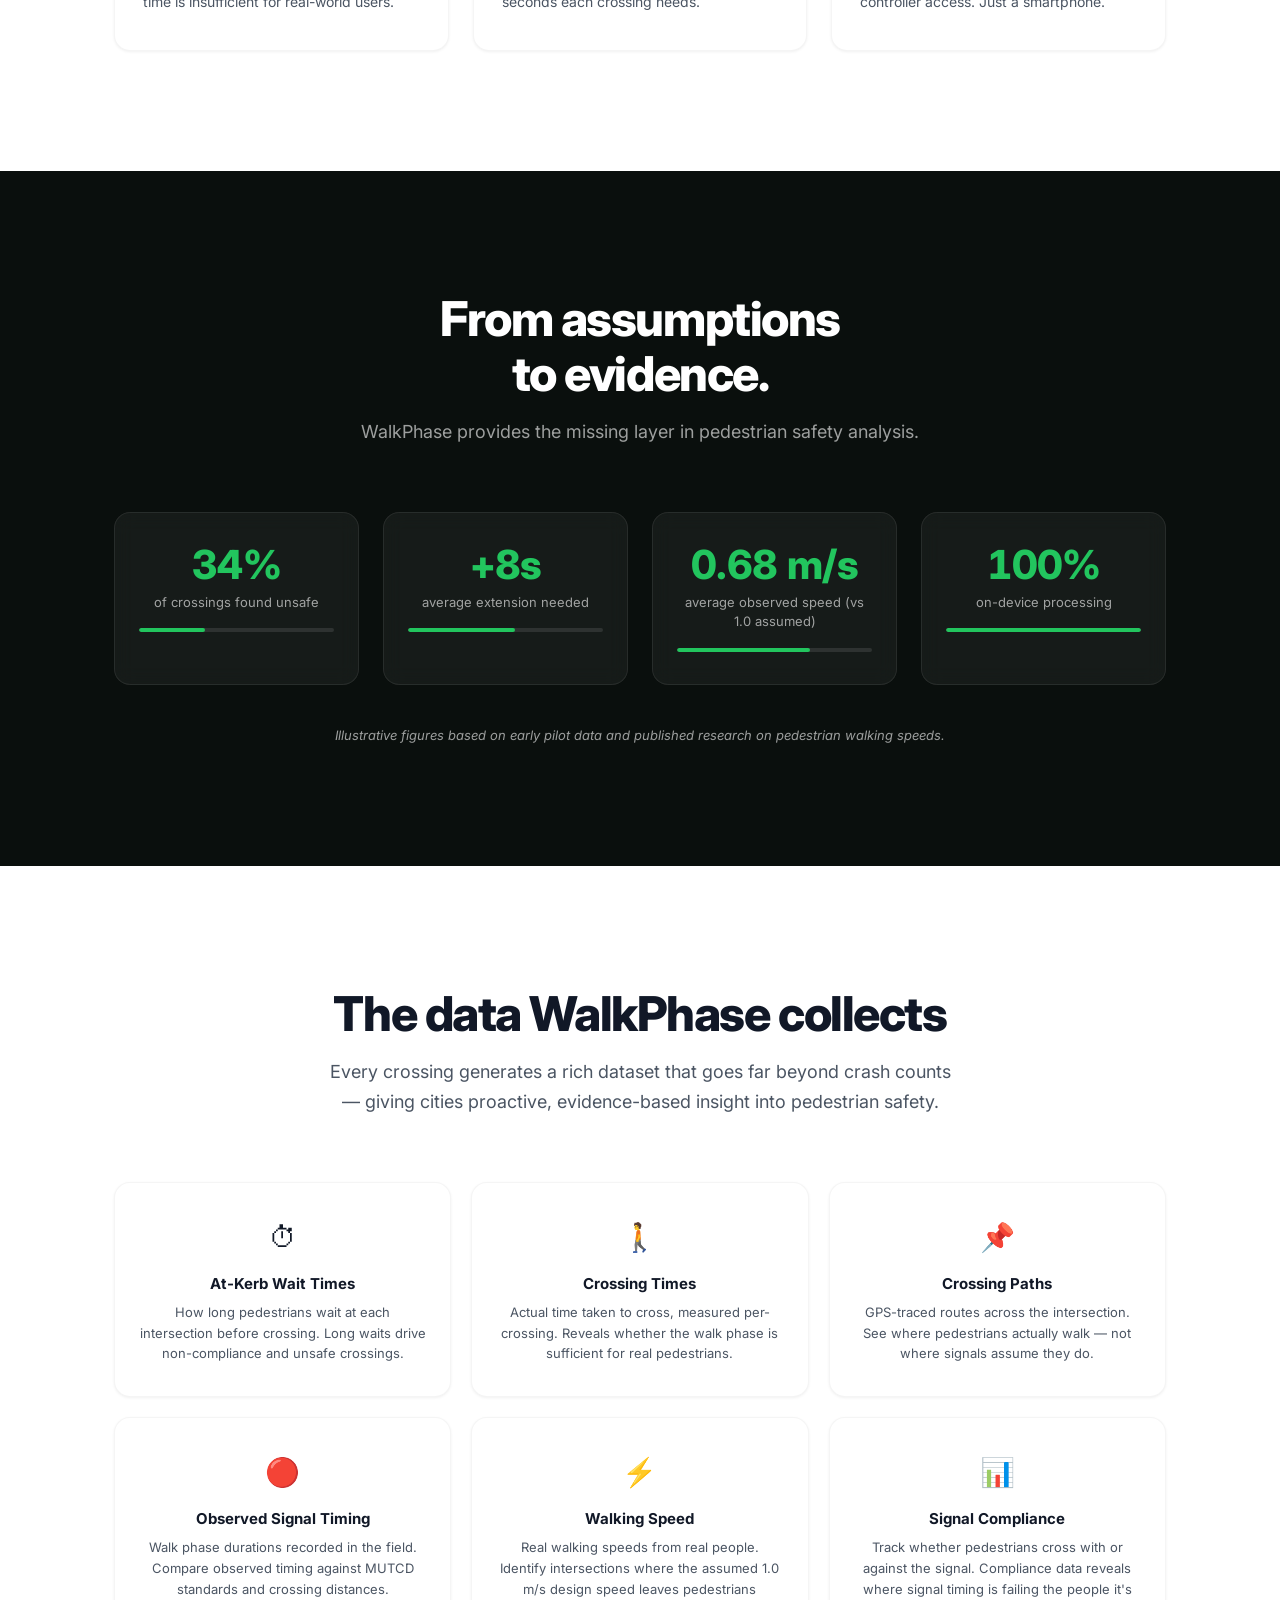
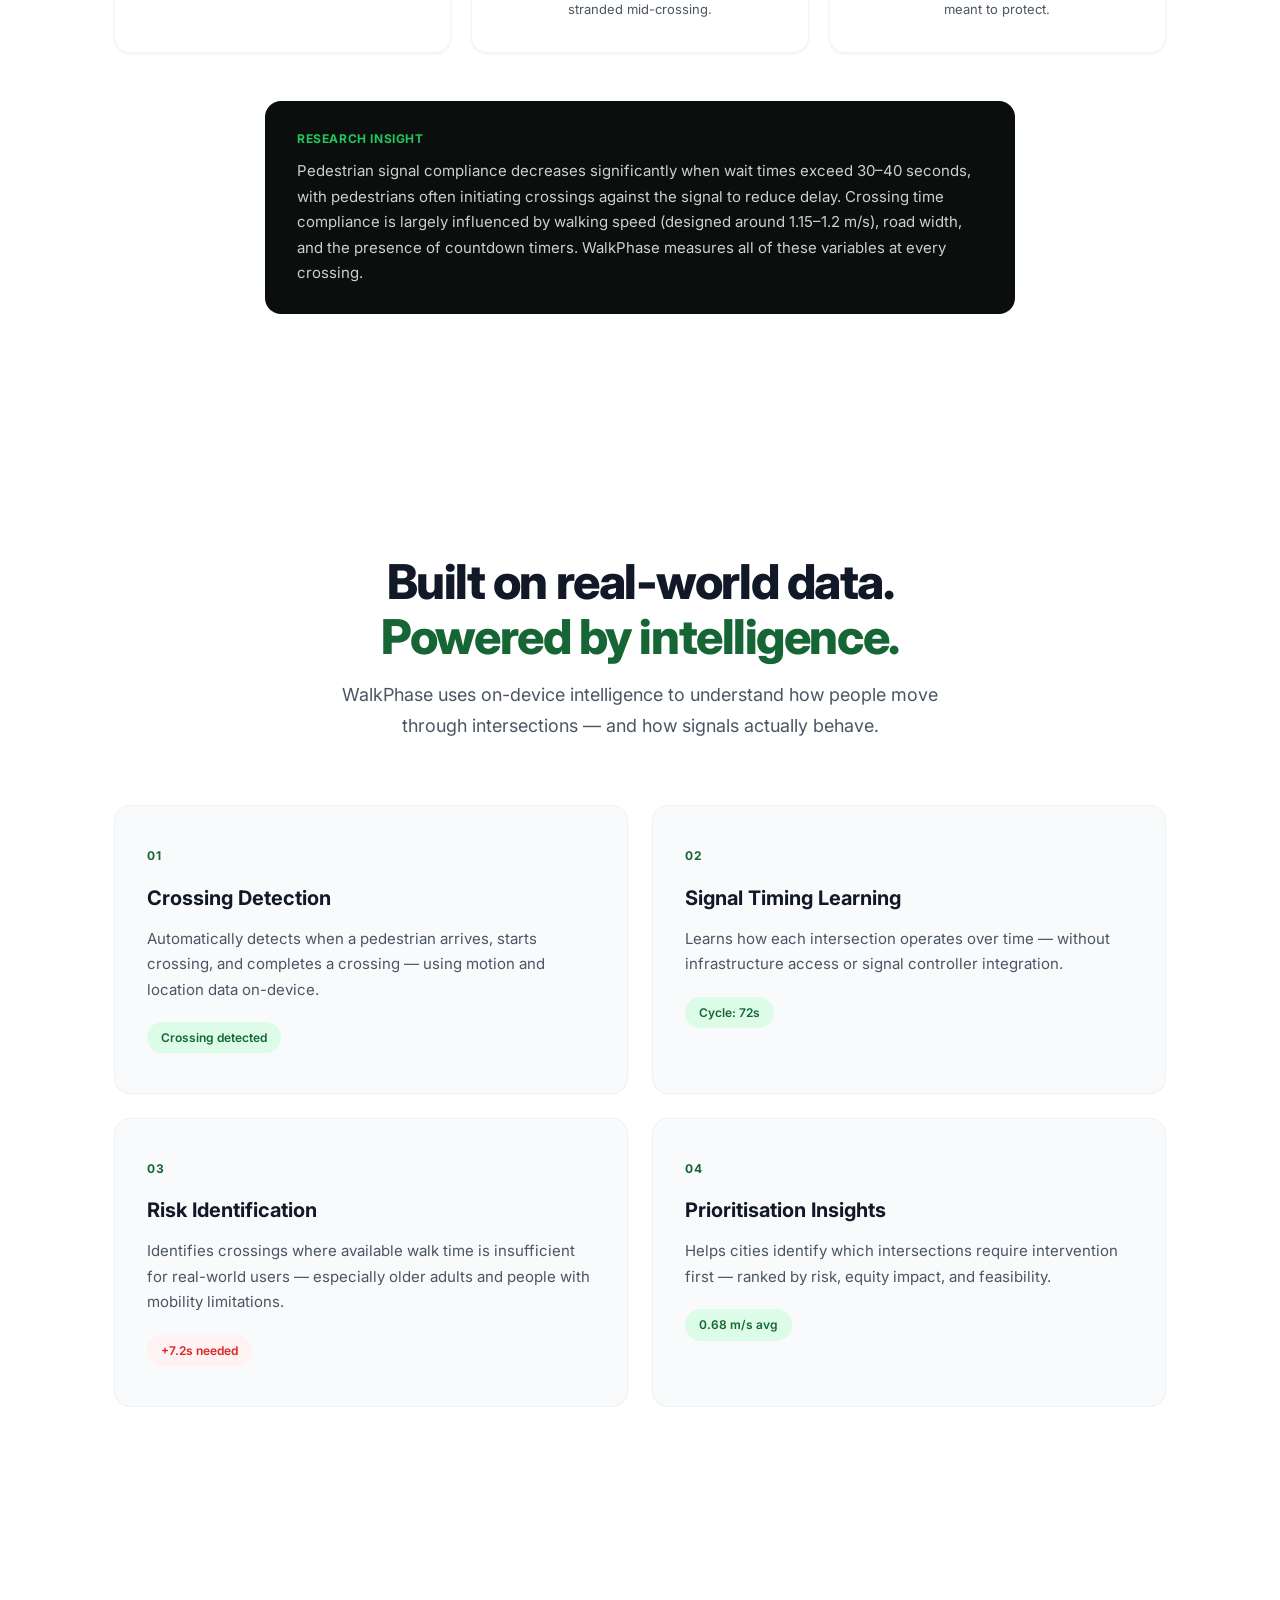
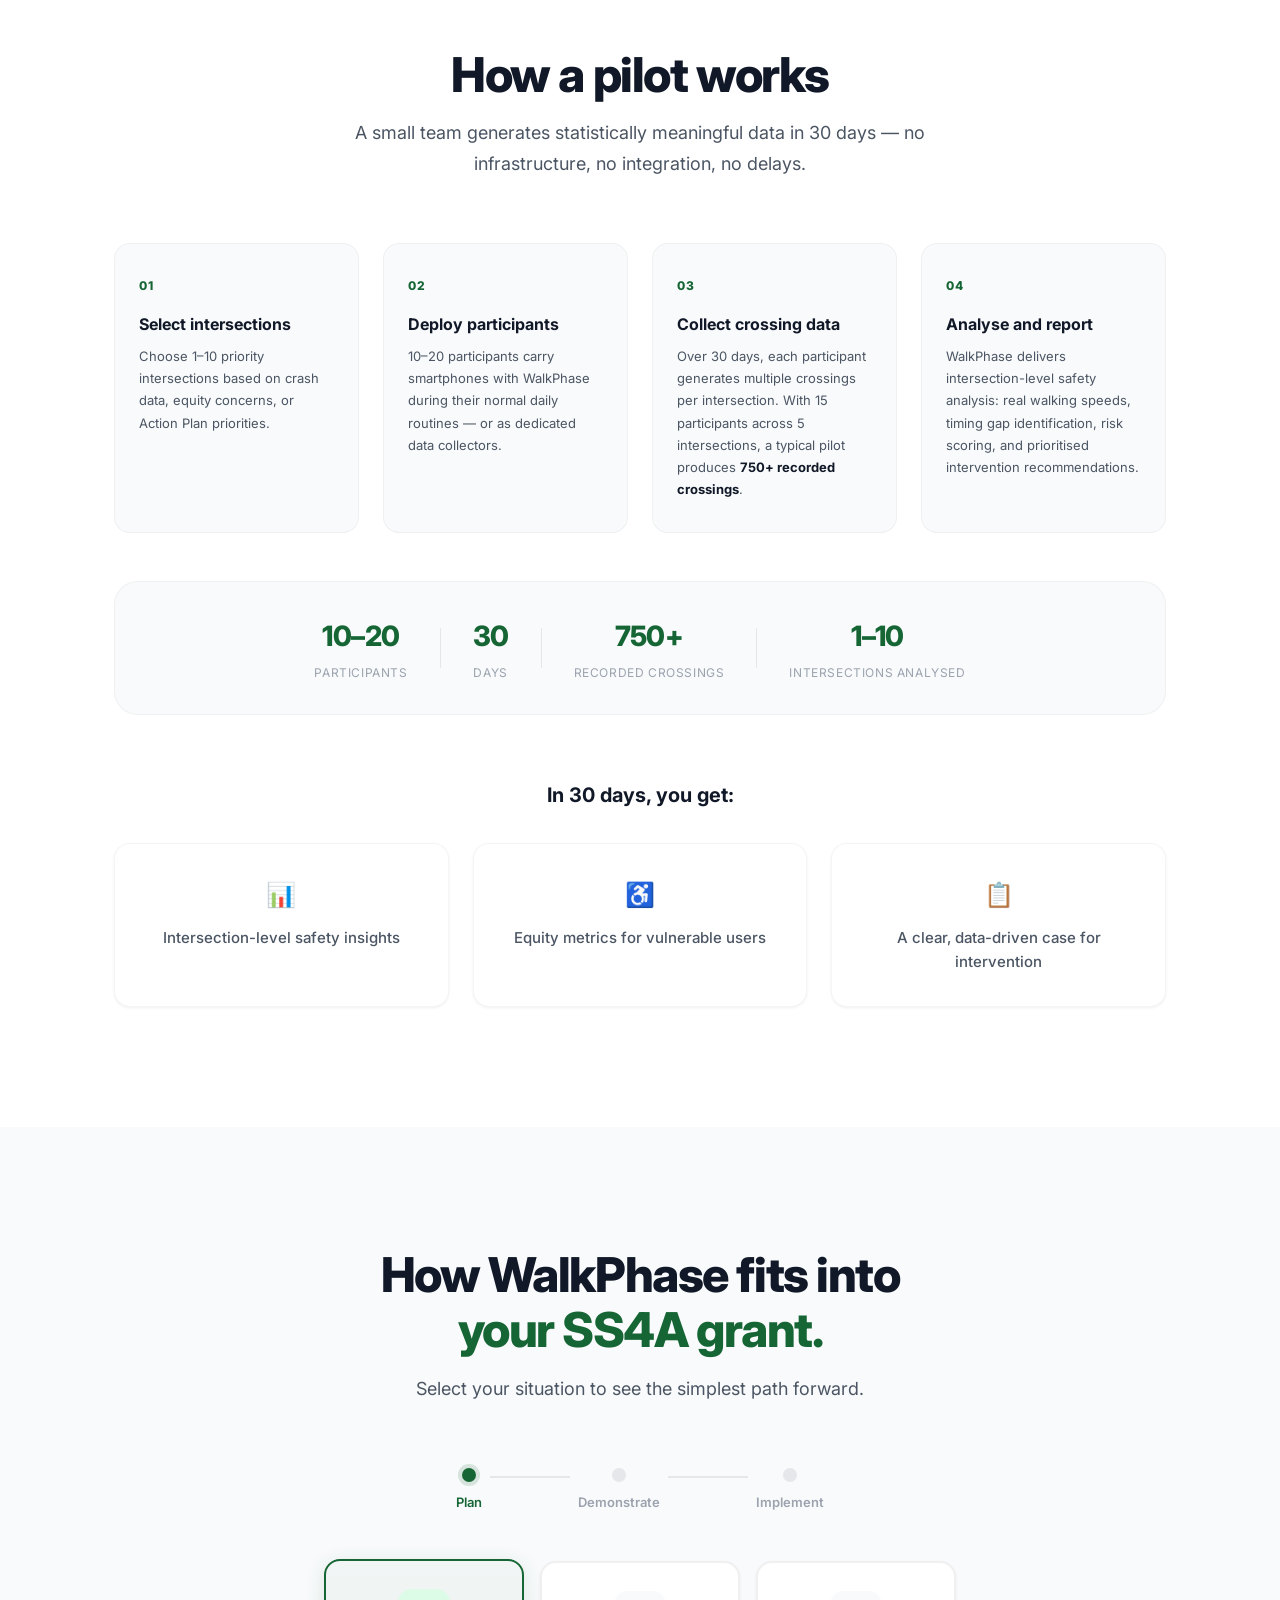
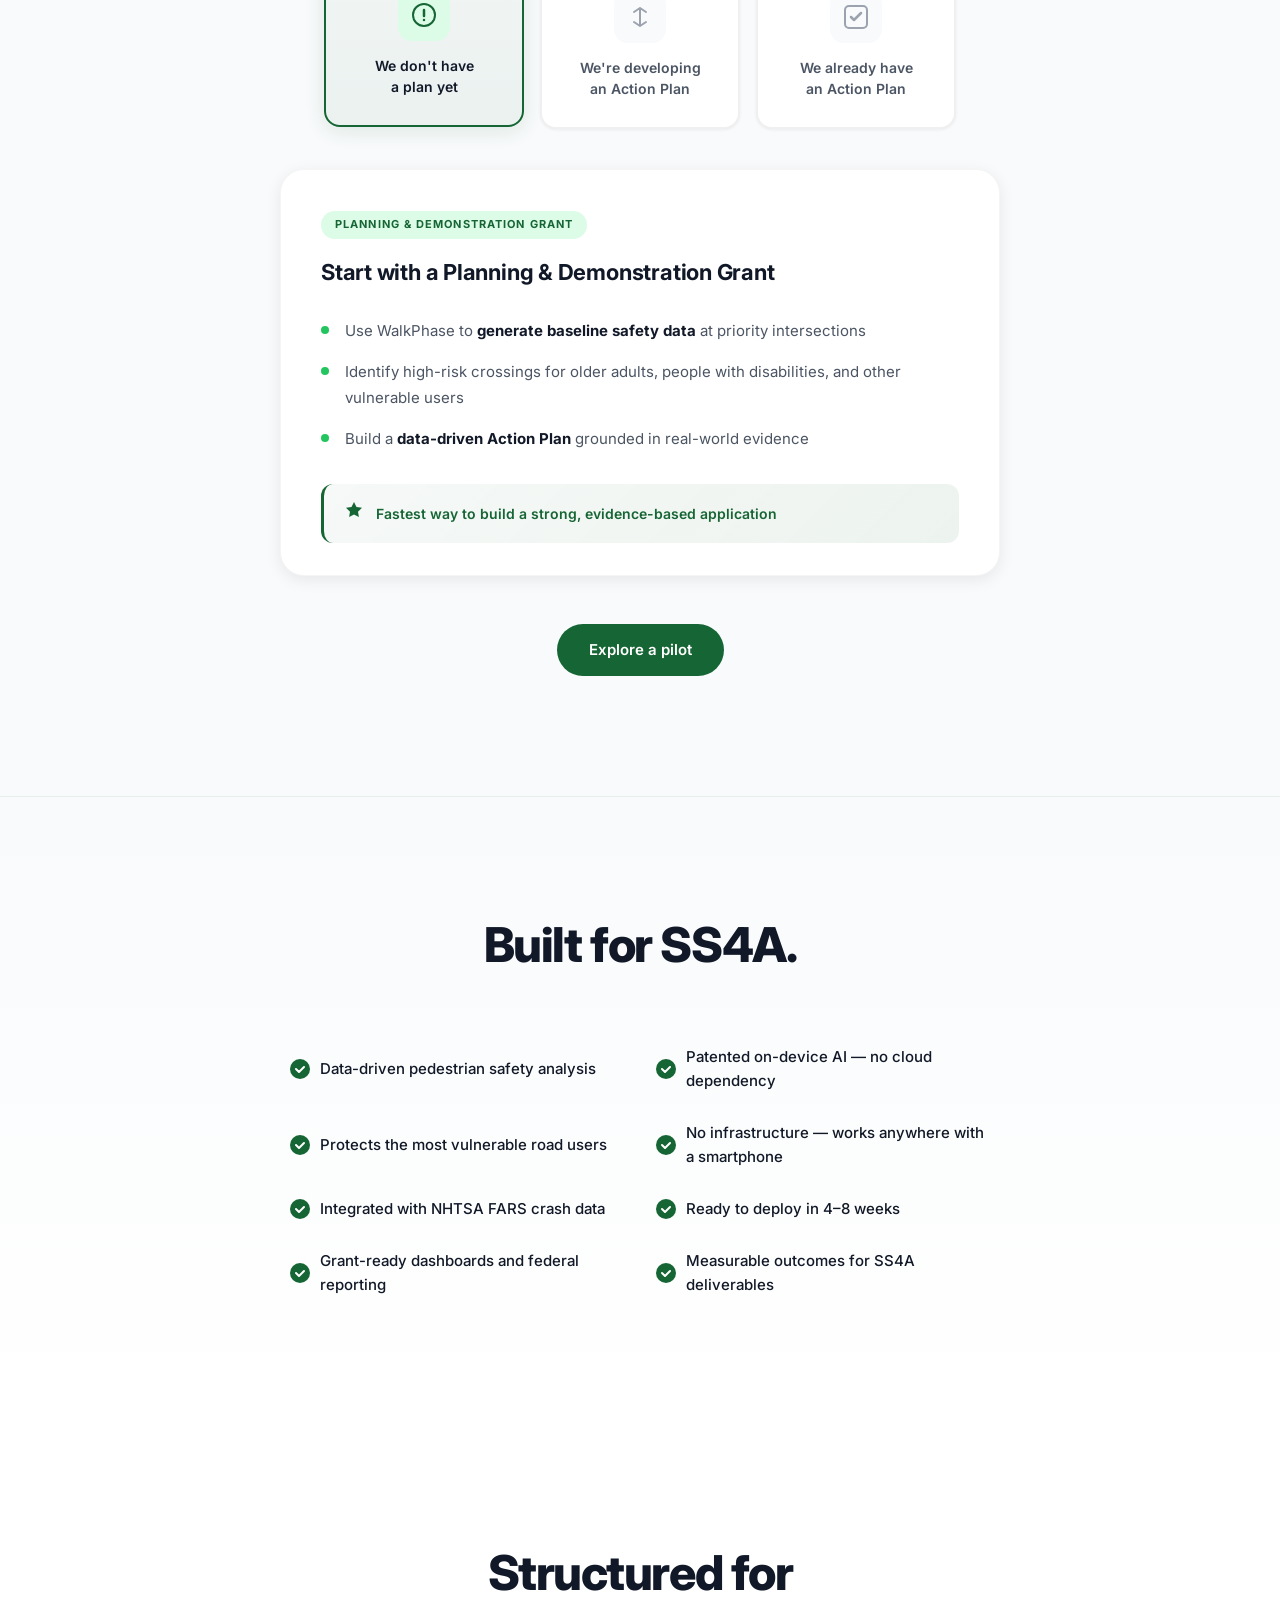
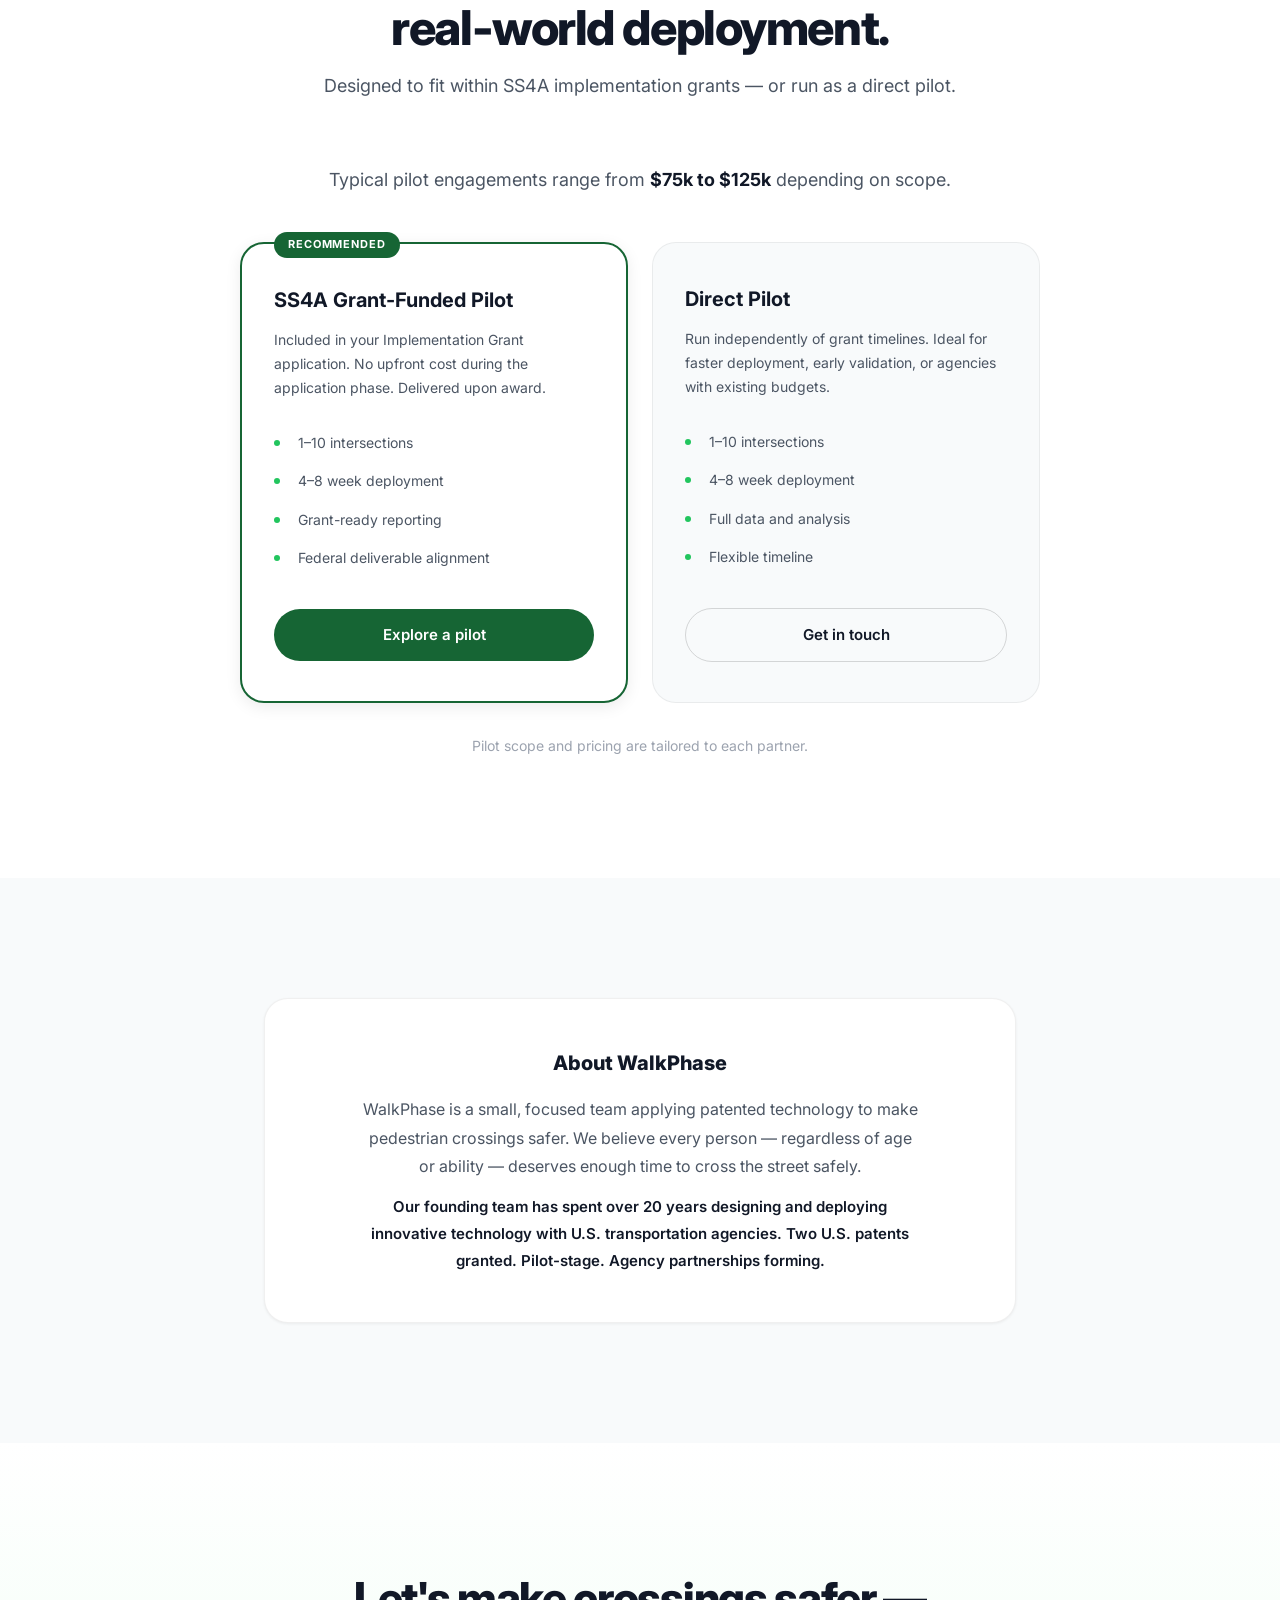
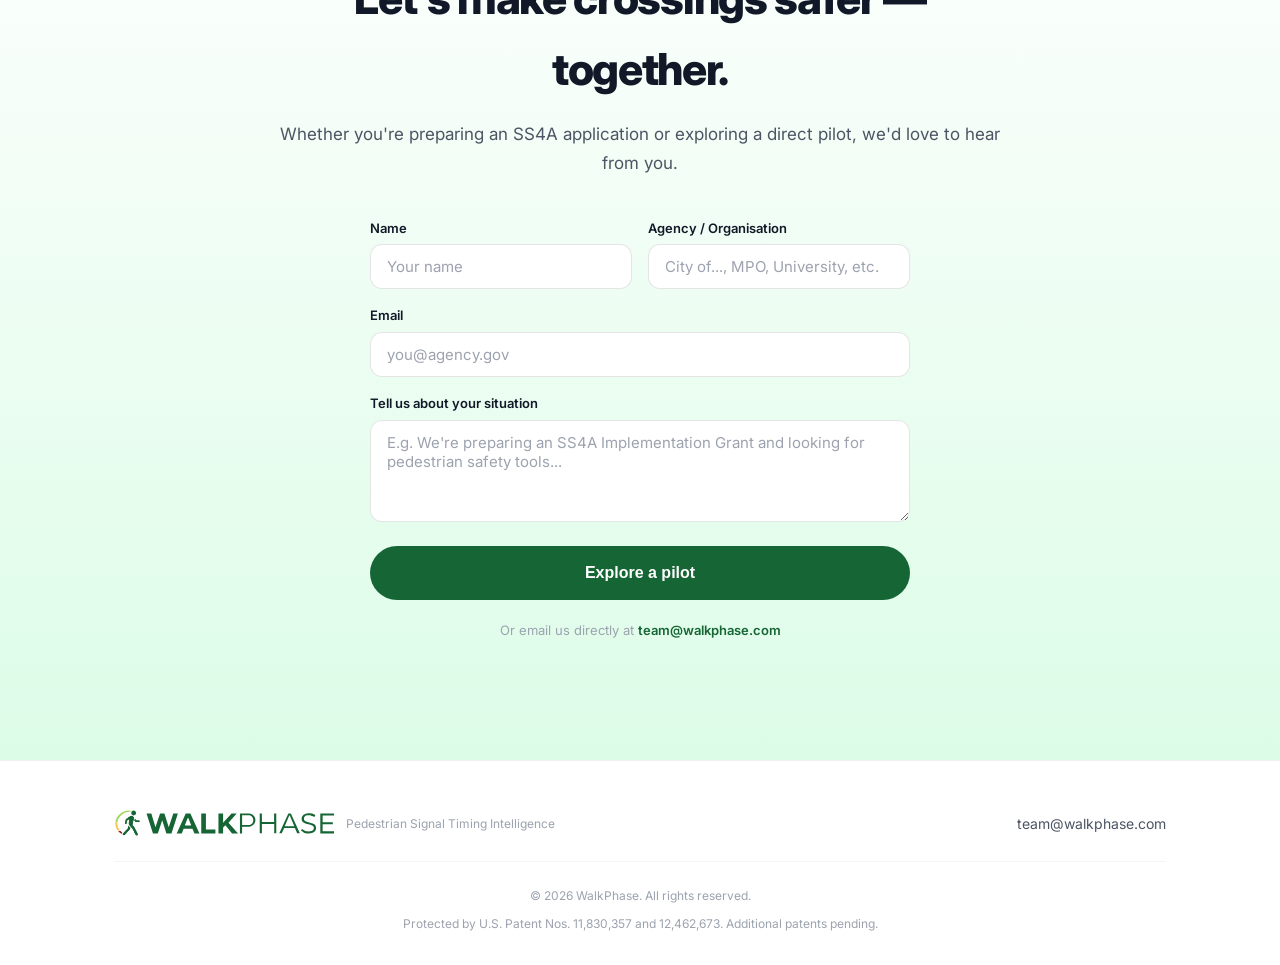
==== commit 30f13862: "Add demo video to main page — See it in action section Embedded between rhythm animation and feature" ====
--- a/index.html
+++ b/index.html
@@ -240,6 +240,20 @@
         </div>
     </section>
 
+    <!-- VIDEO DEMO -->
+    <section class="section section-light" id="demo">
+        <div class="container">
+            <div class="section-header fade-up">
+                <h2 class="section-title">See it in action</h2>
+            </div>
+            <div class="video-wrapper fade-up delay-1">
+                <video controls preload="metadata" playsinline>
+                    <source src="demo.mp4" type="video/mp4">
+                </video>
+            </div>
+        </div>
+    </section>
+
     <!-- FEATURES GRID -->
     <section class="section" id="features">
         <div class="container">
--- a/styles.css
+++ b/styles.css
@@ -2154,3 +2154,17 @@
         align-items: center;
     }
 }
+
+/* --- Video Demo --- */
+.video-wrapper {
+    max-width: 800px;
+    margin: 0 auto;
+    border-radius: var(--radius-md);
+    overflow: hidden;
+    box-shadow: var(--shadow-lg);
+}
+
+.video-wrapper video {
+    width: 100%;
+    display: block;
+}
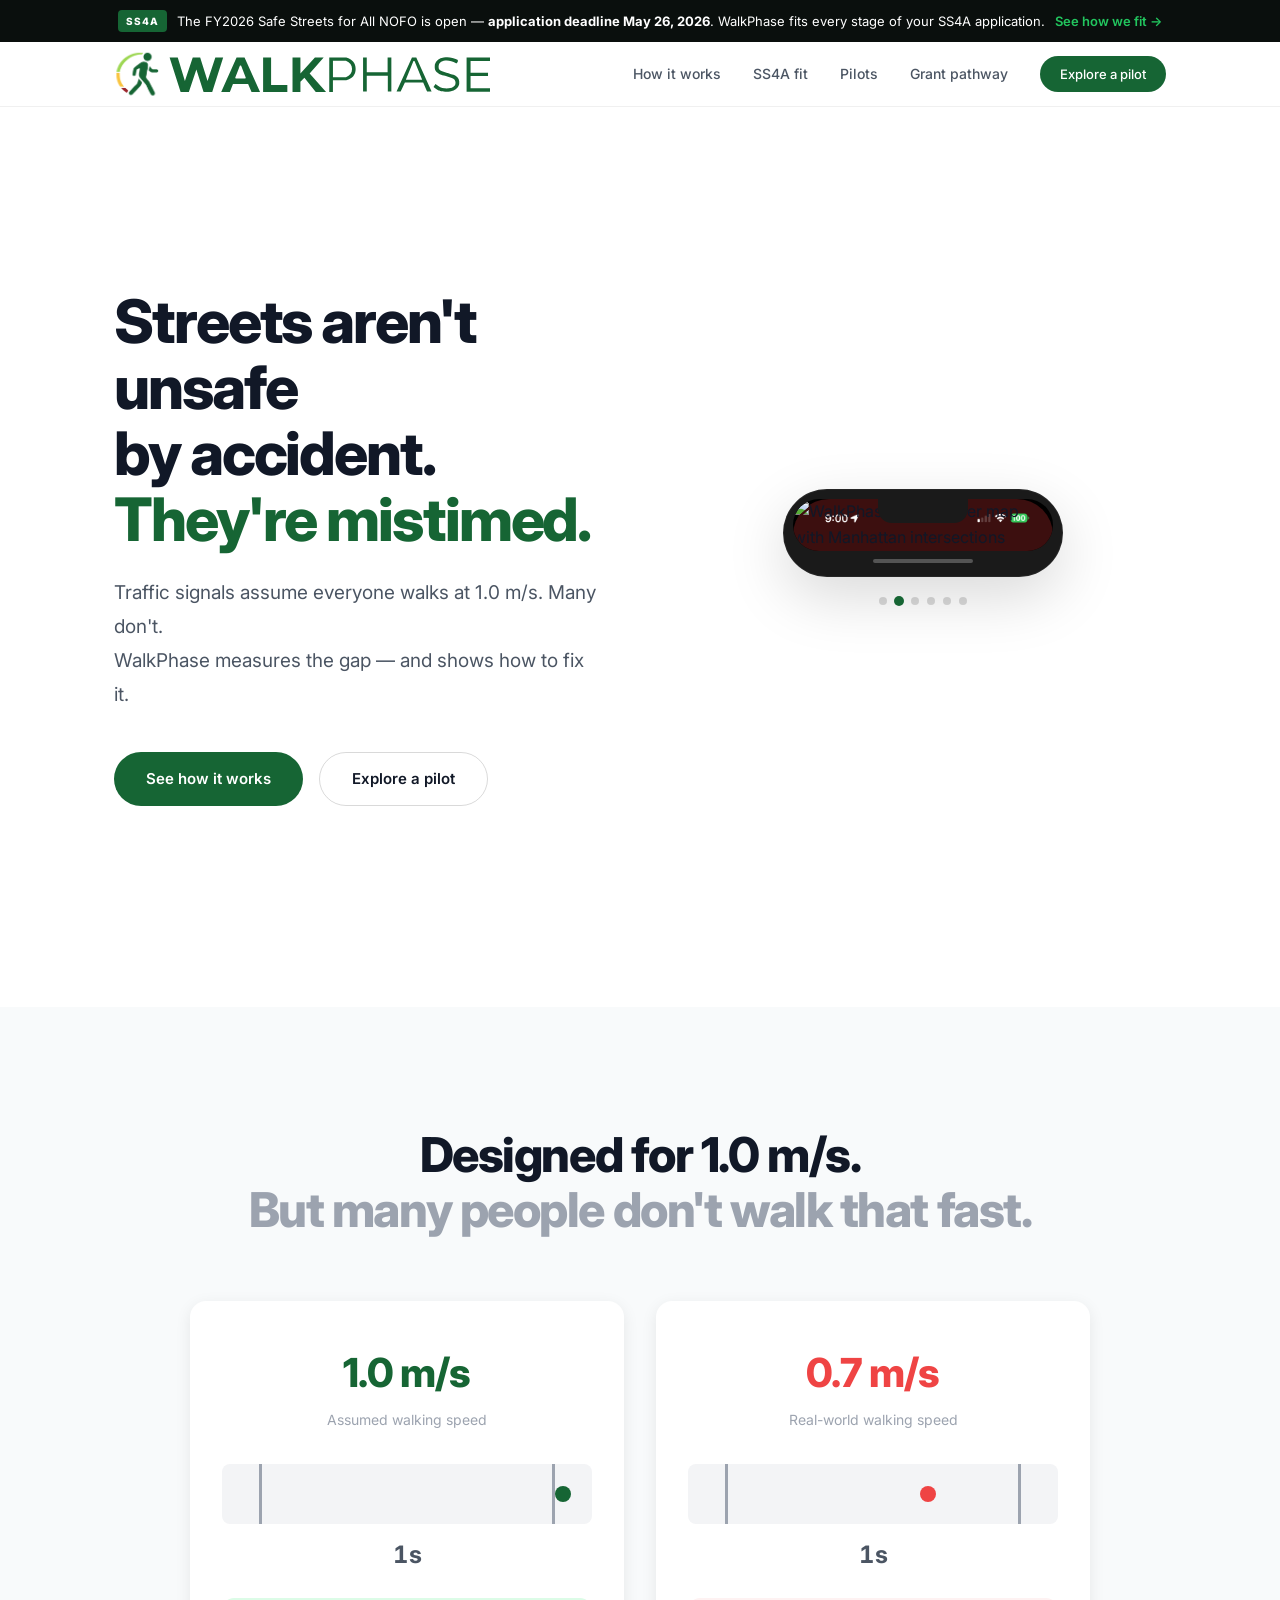
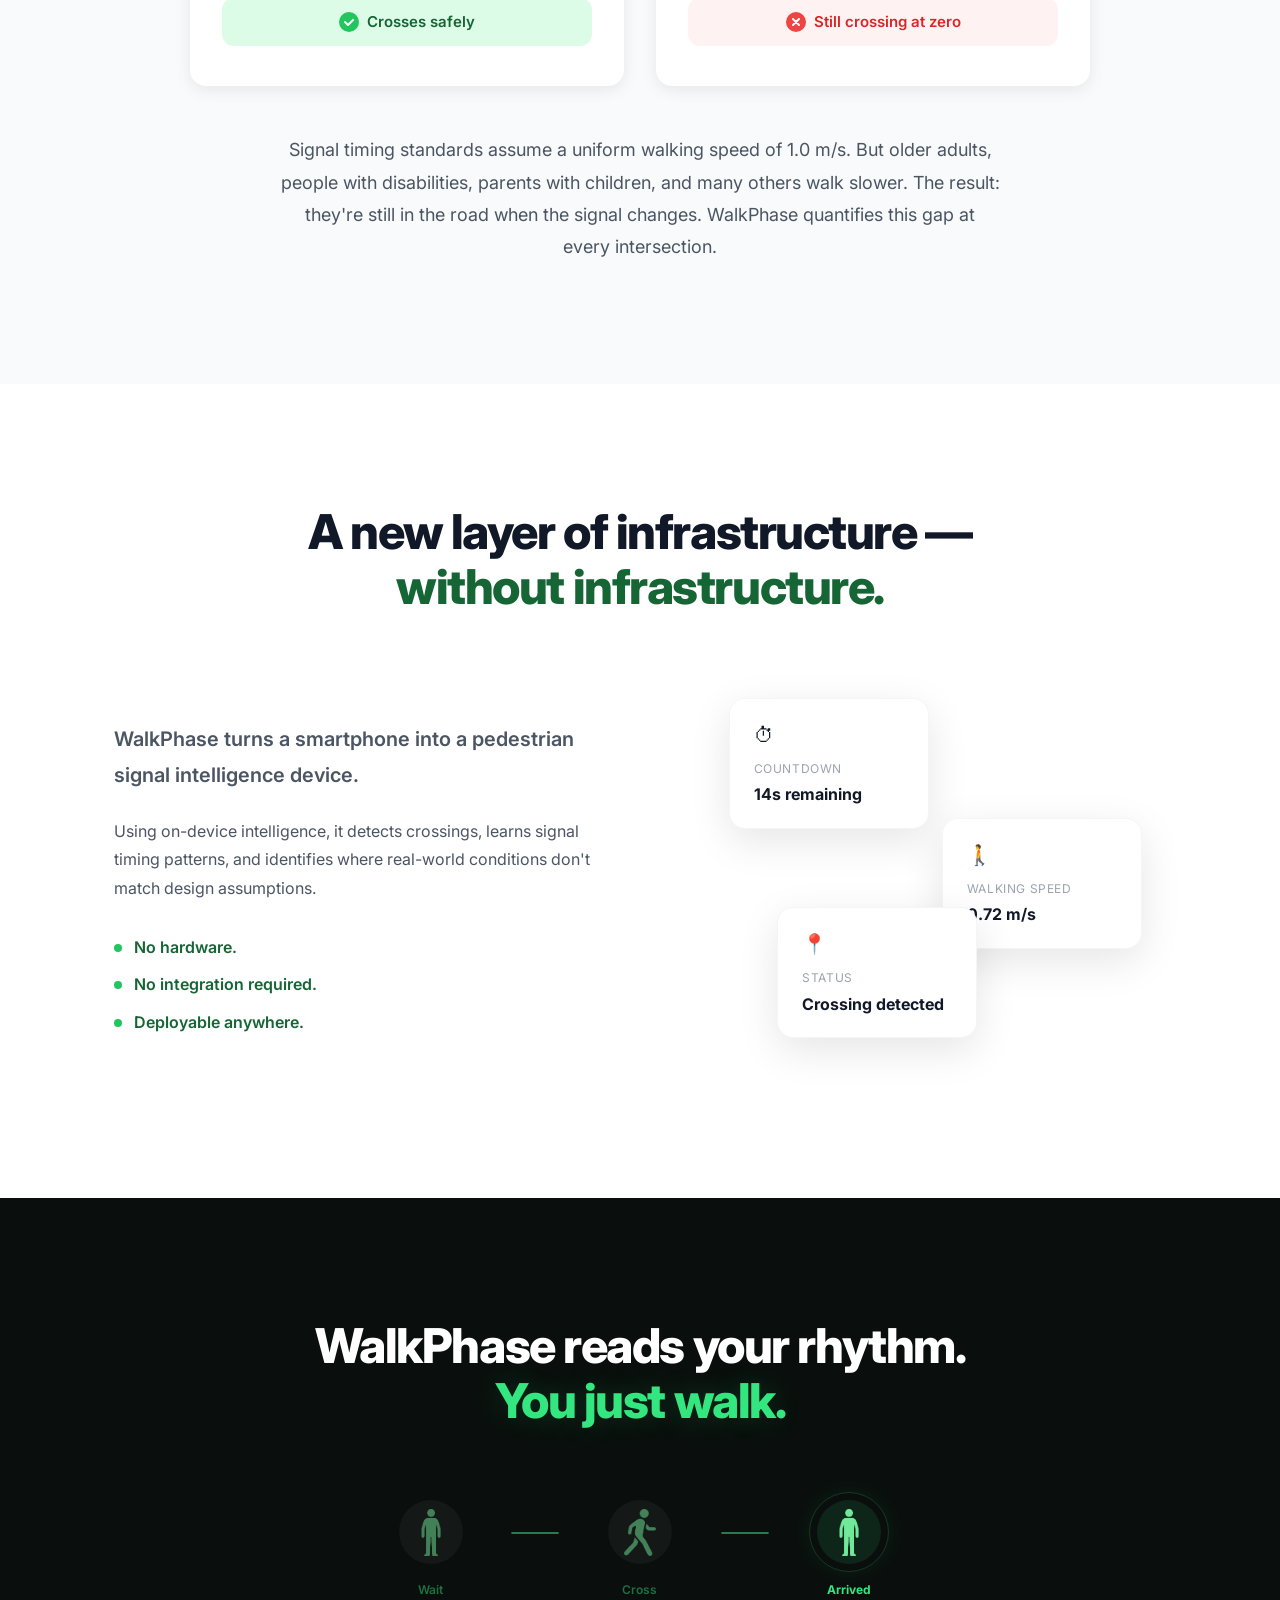
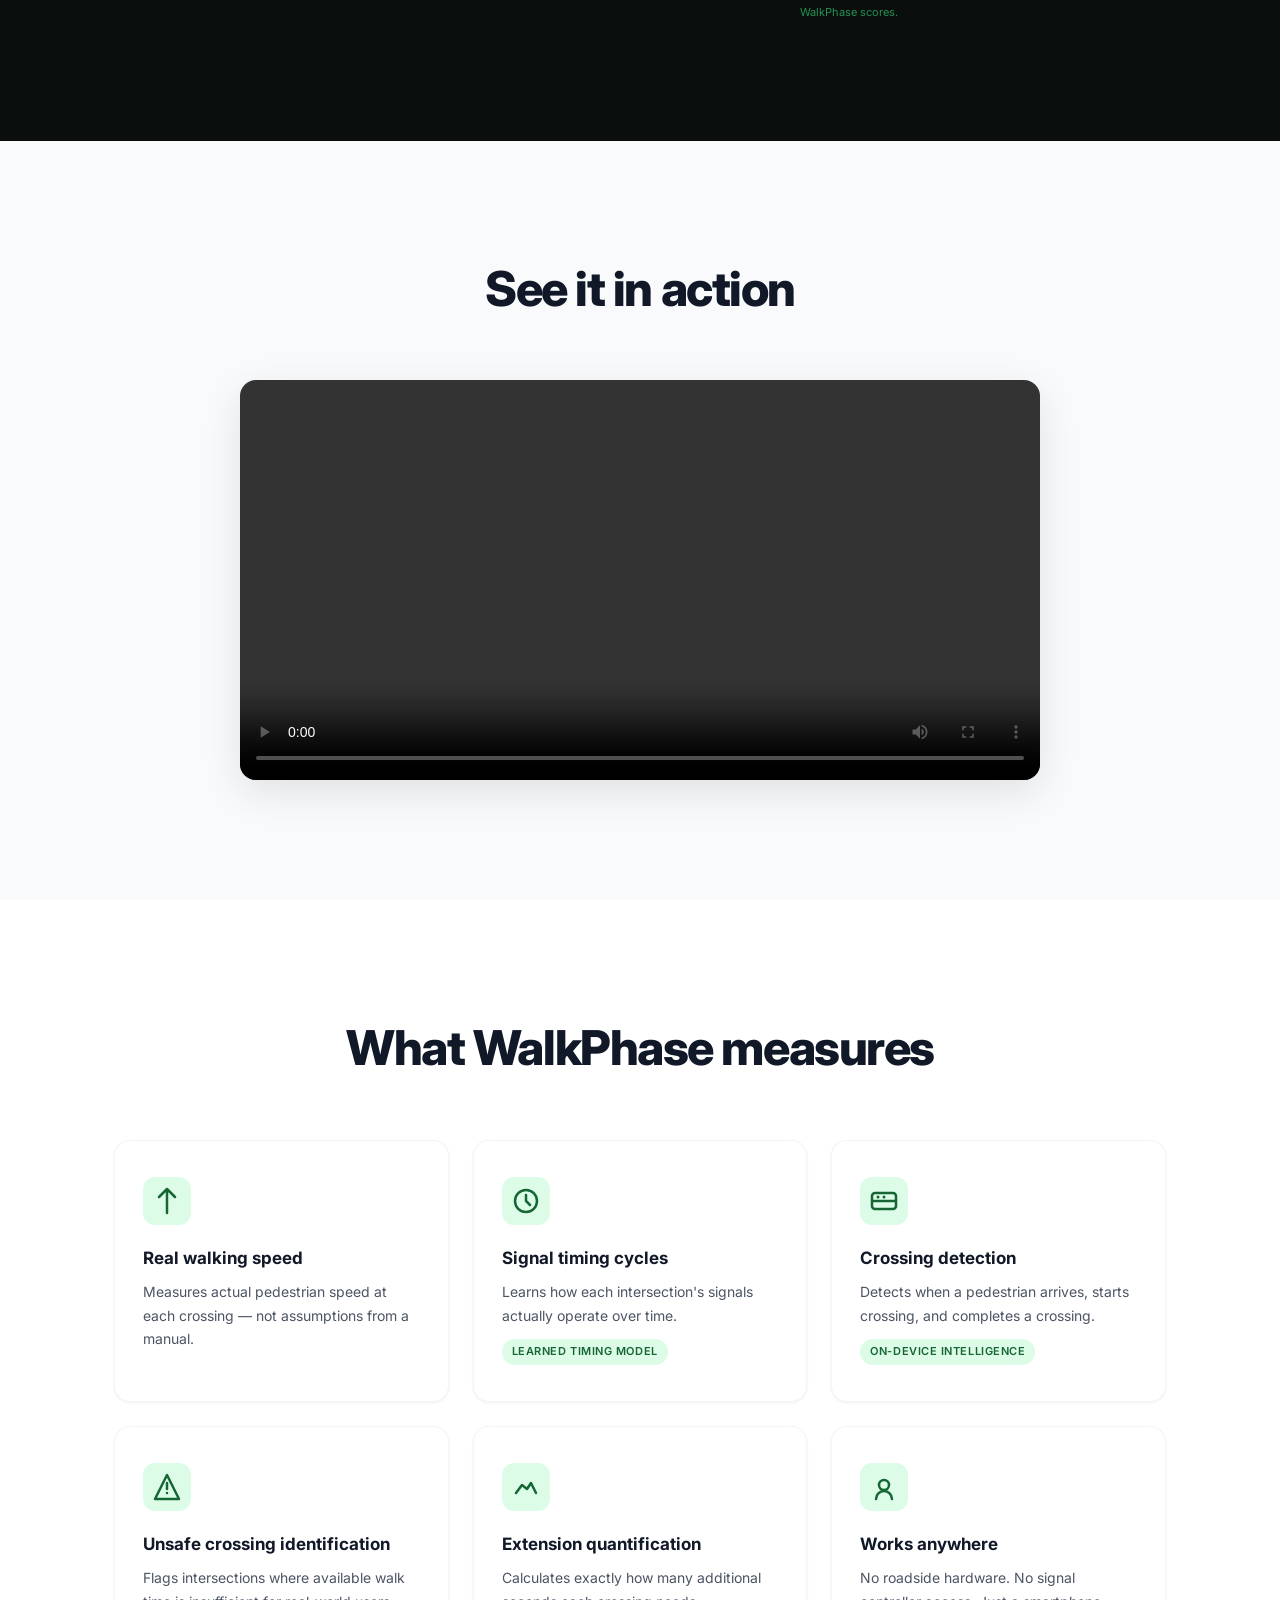
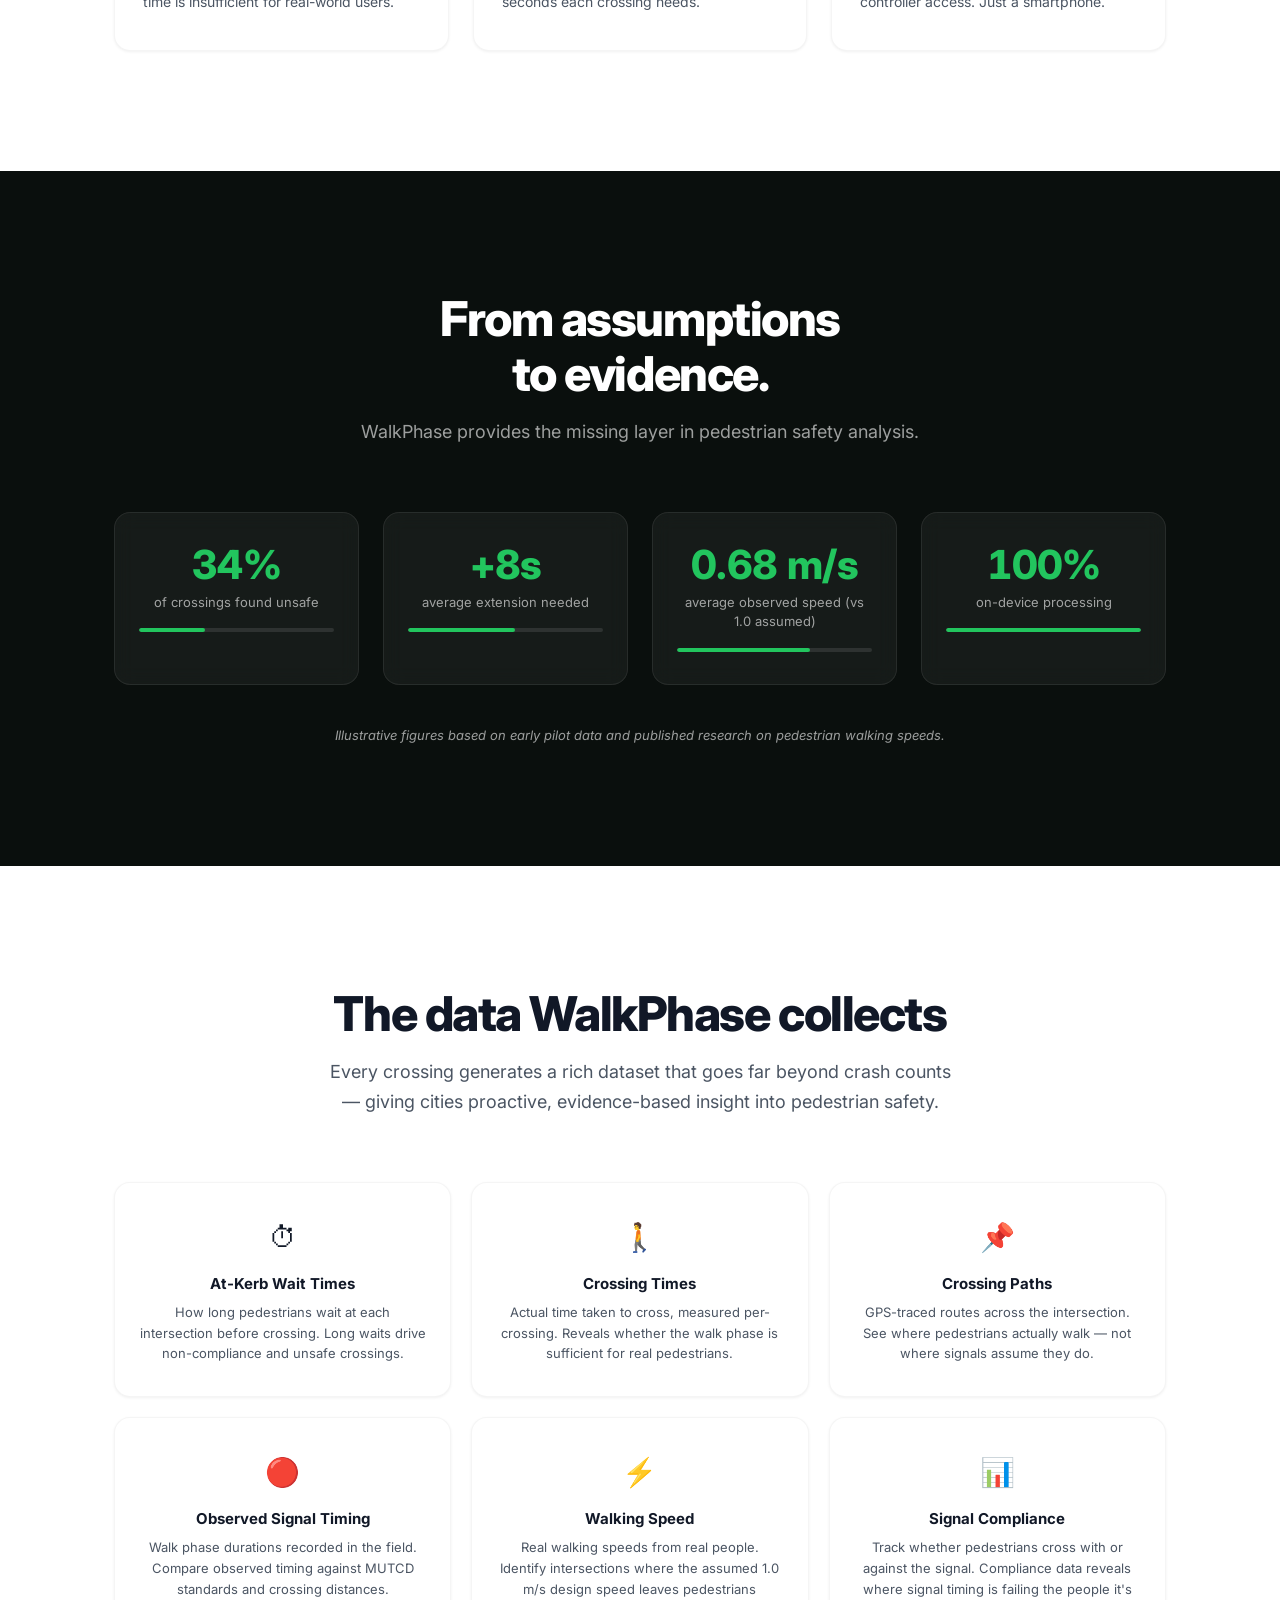
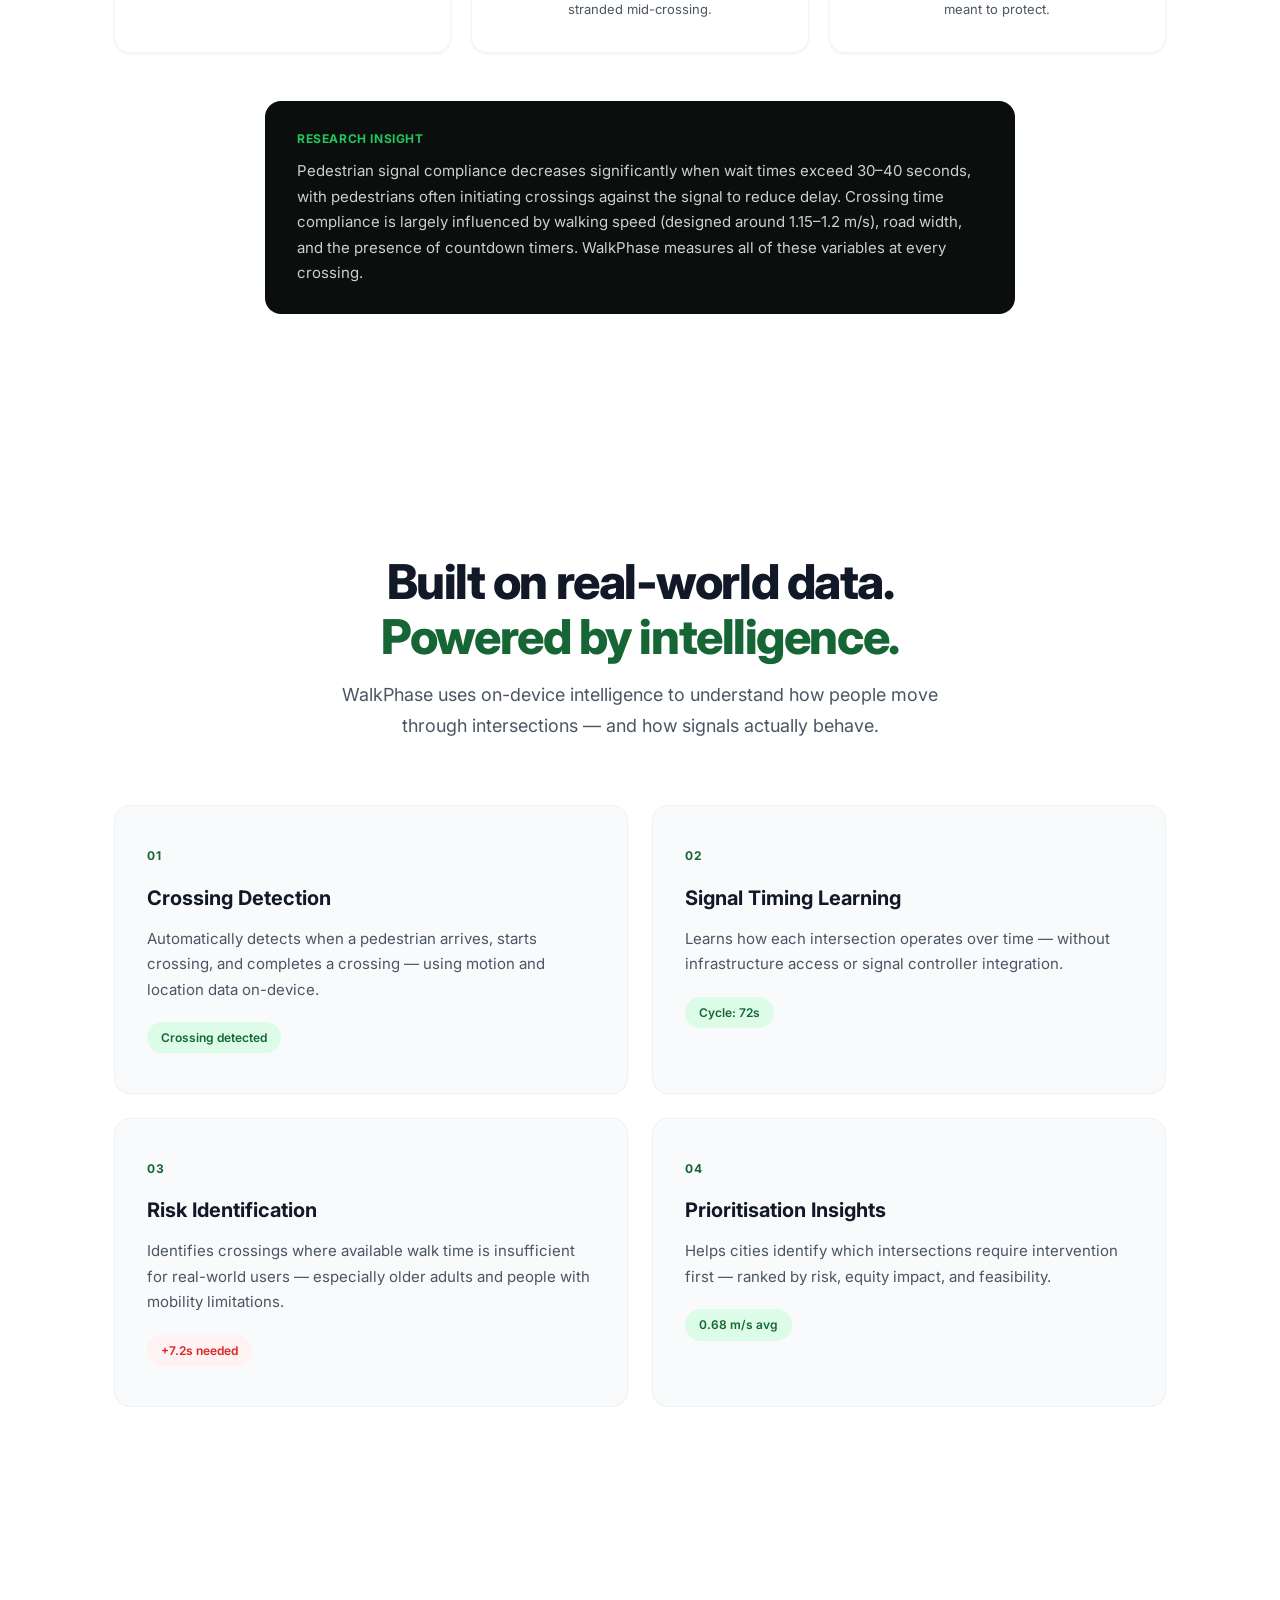
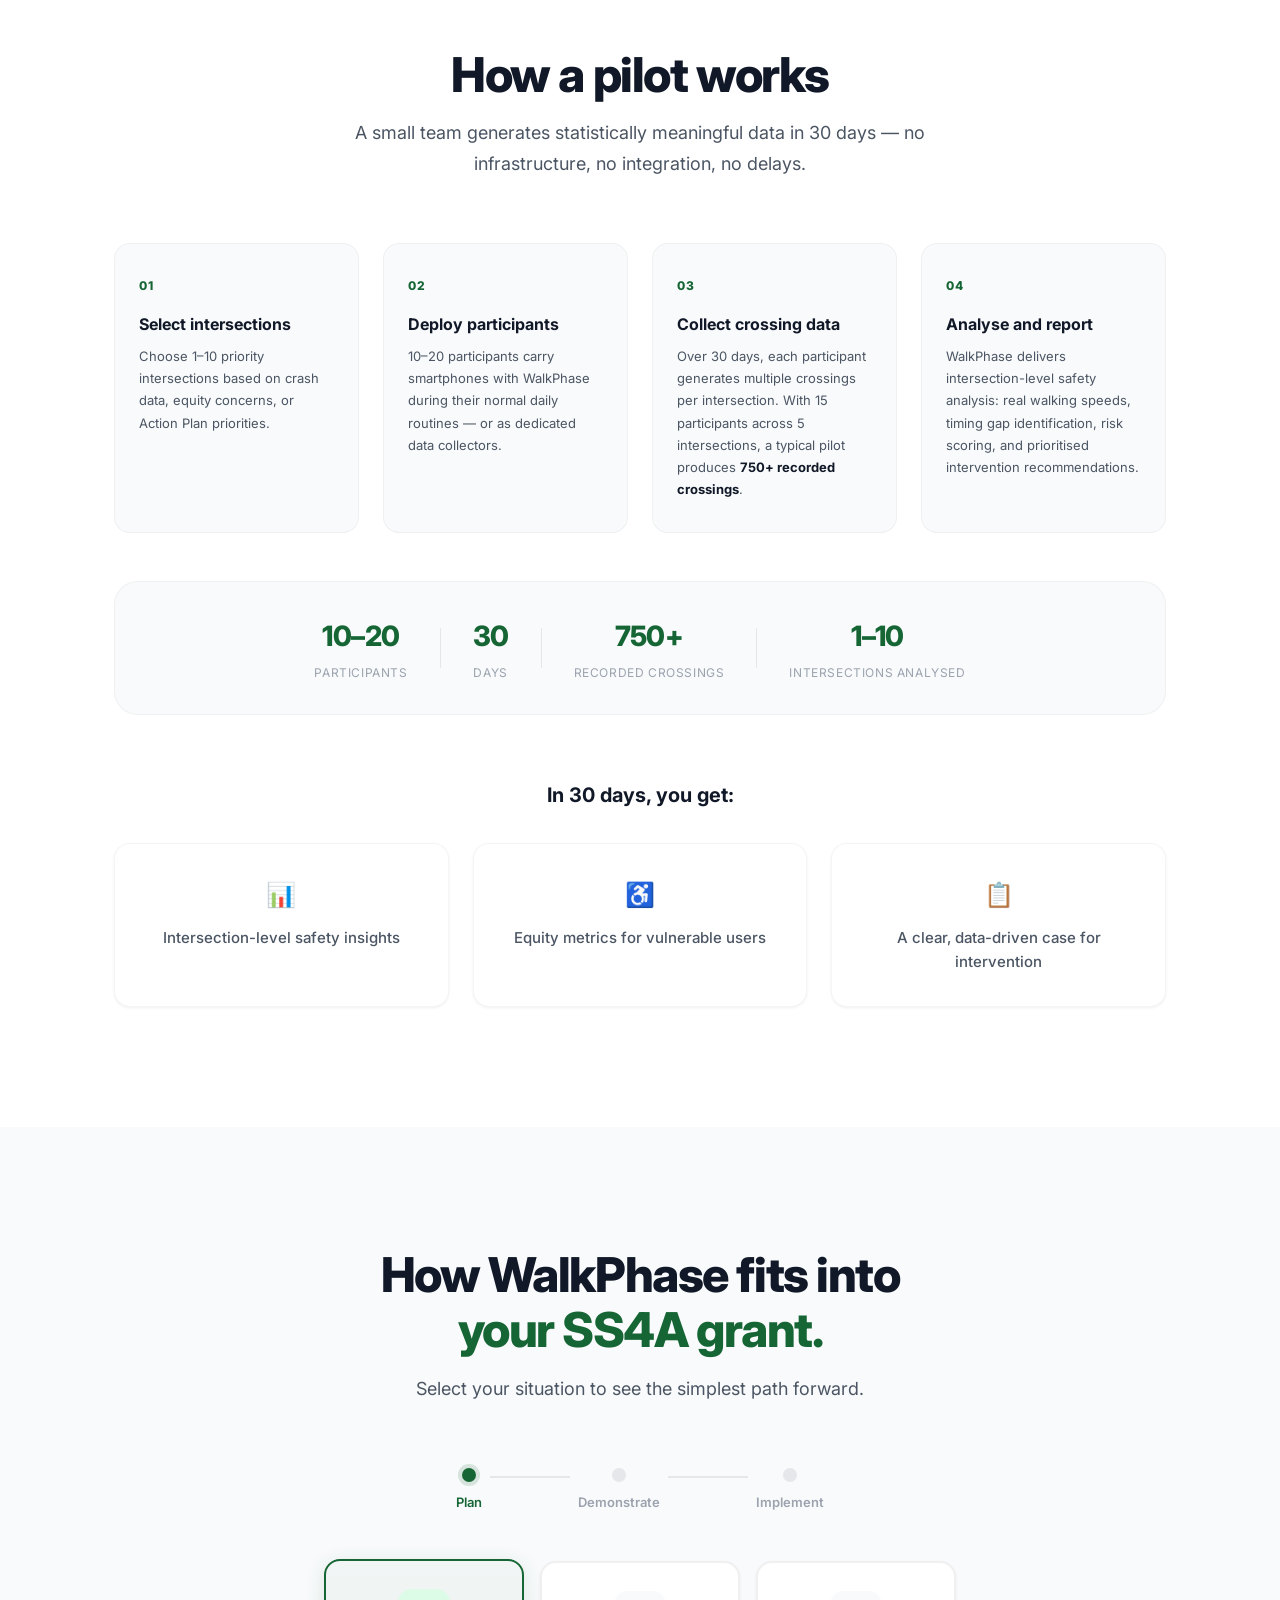
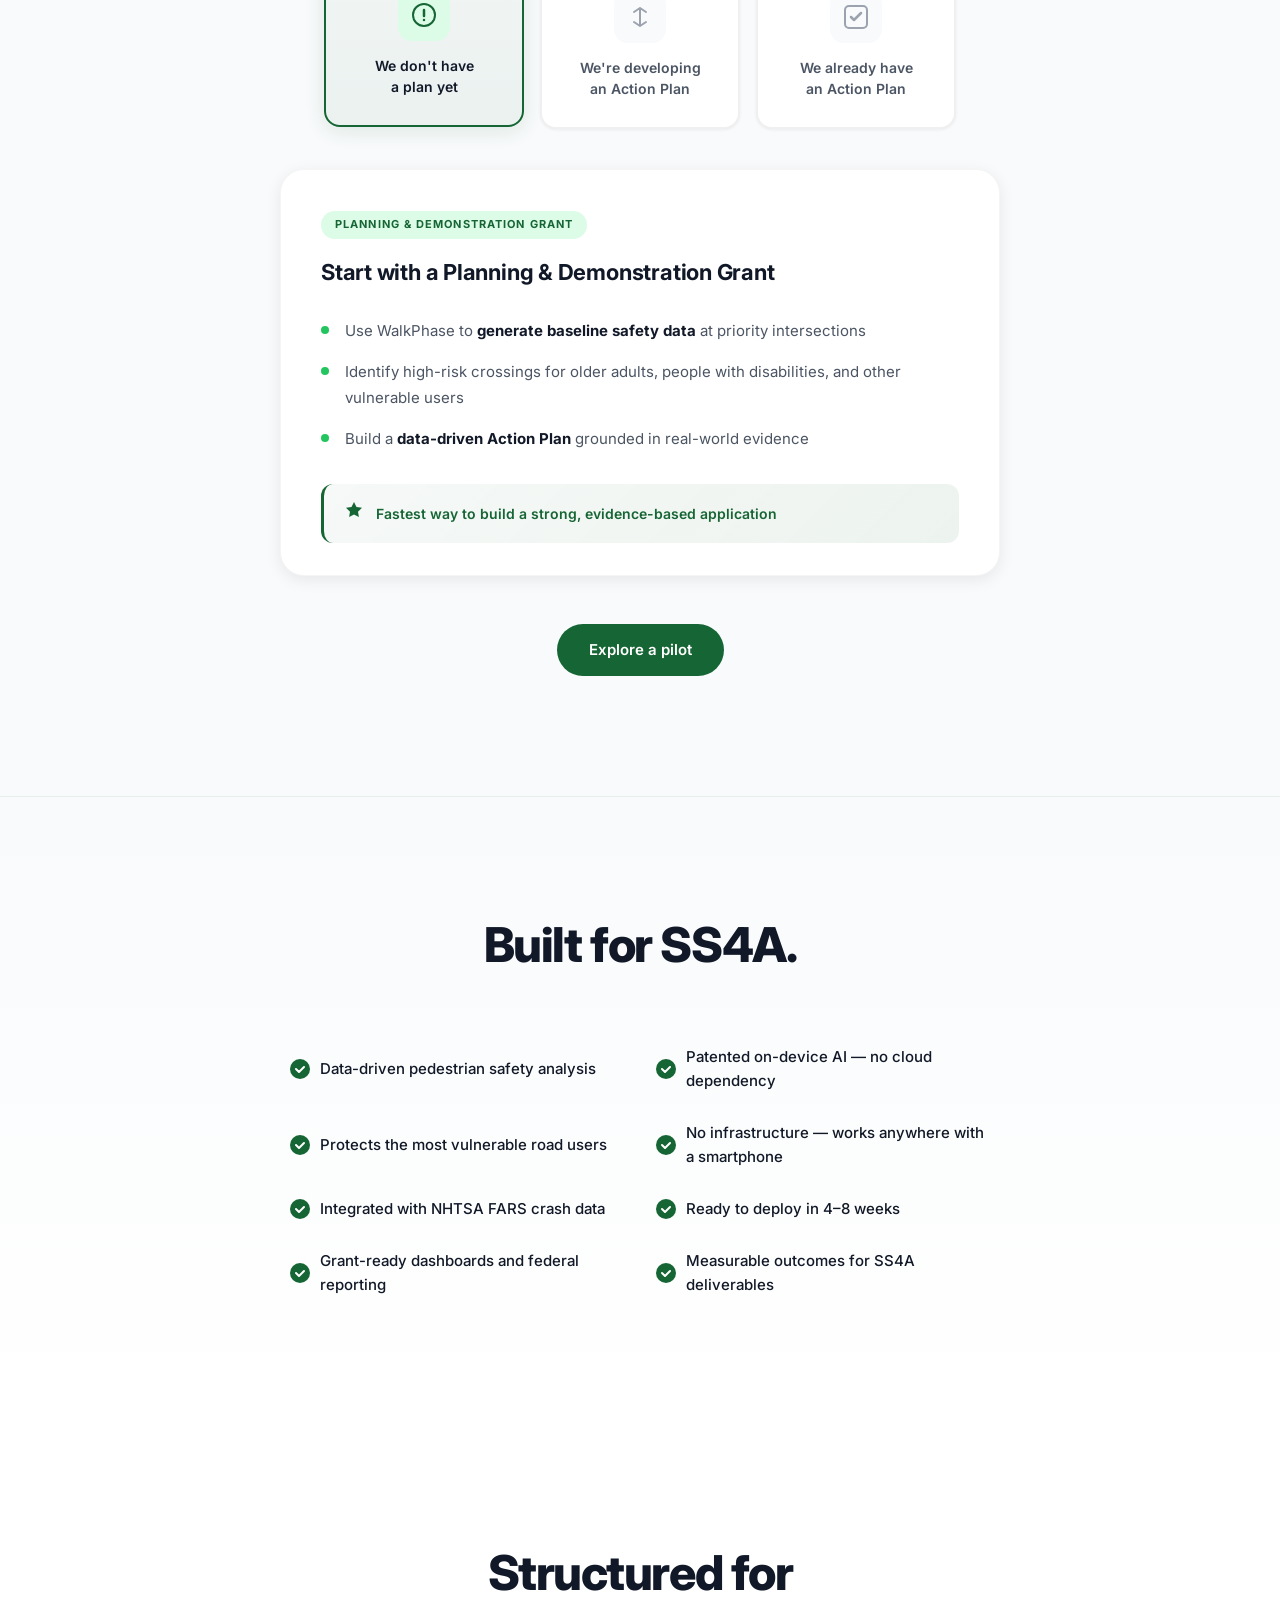
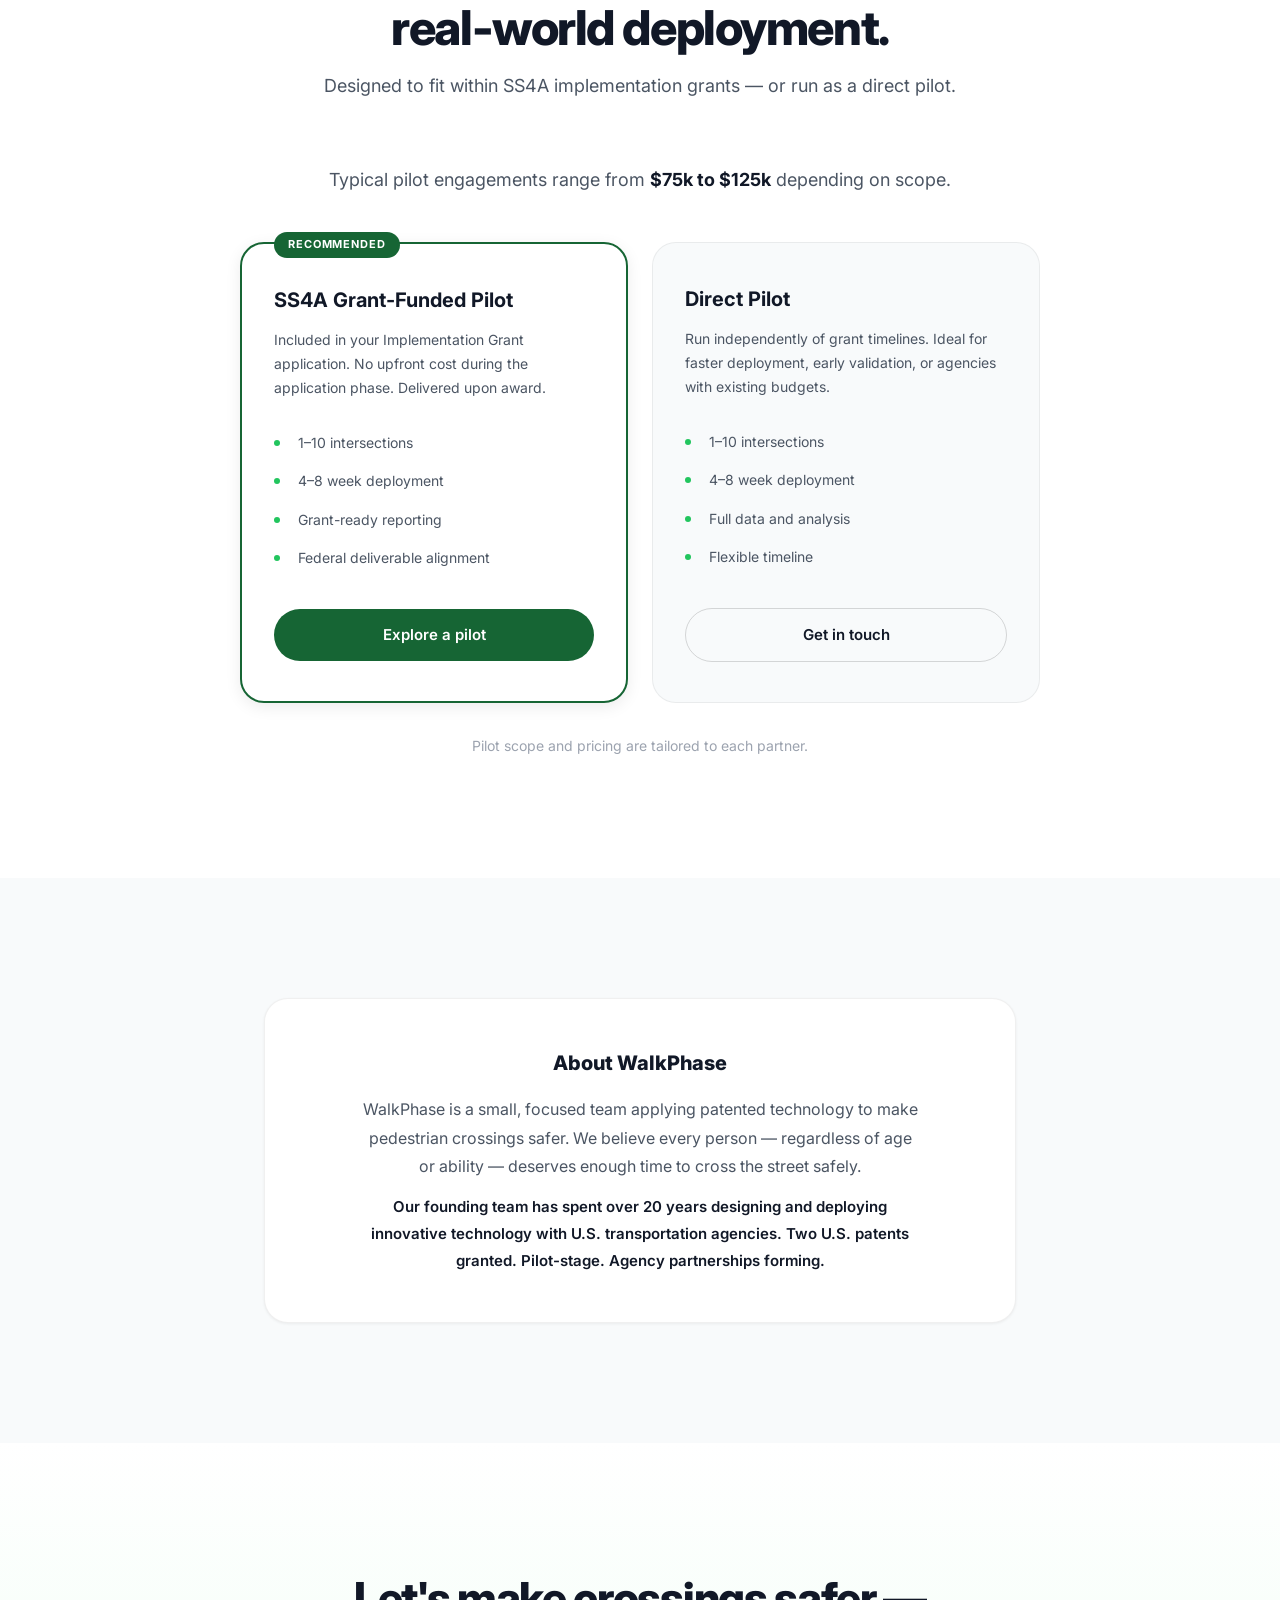
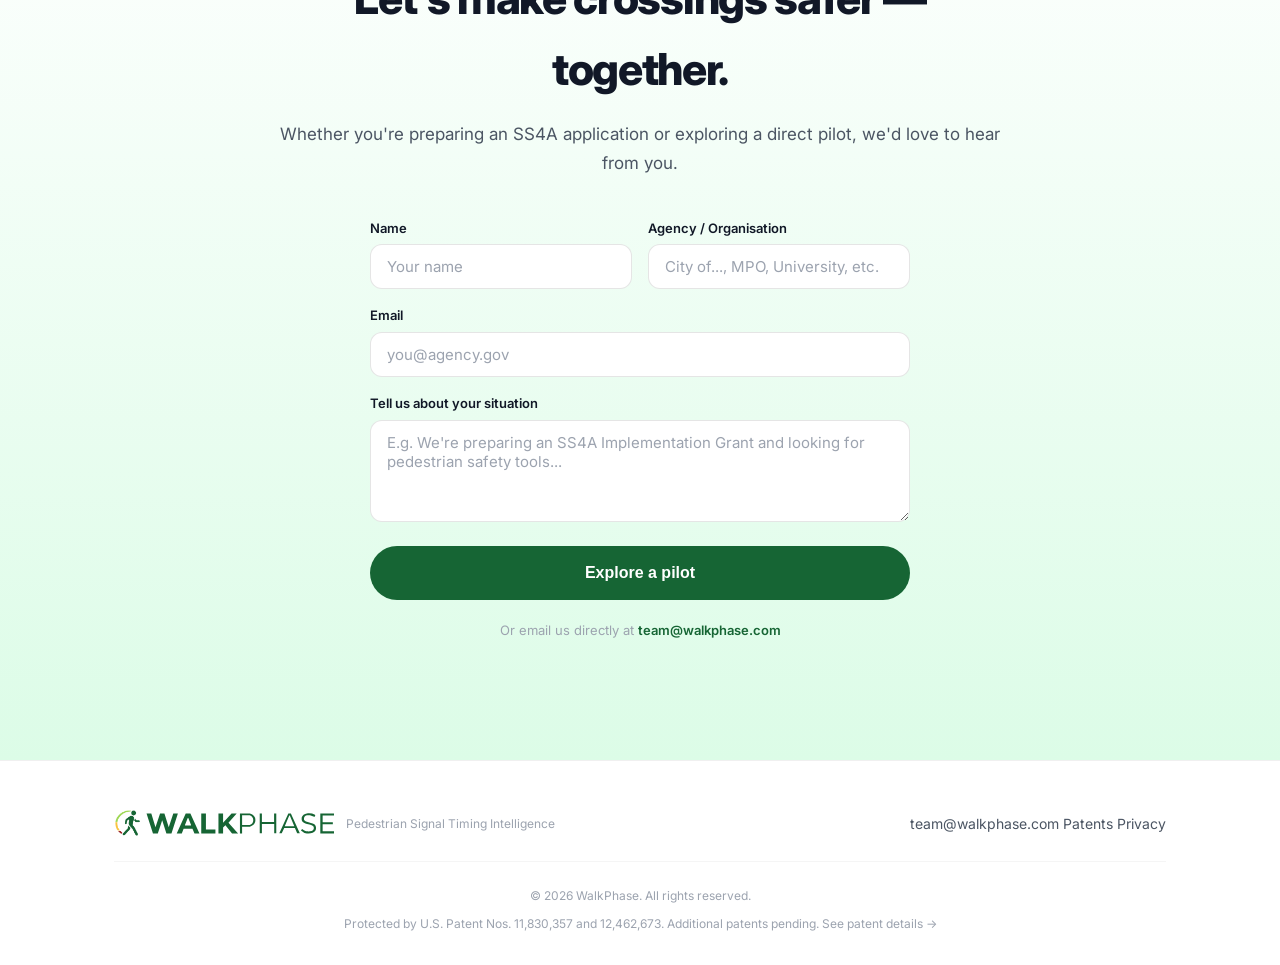
==== commit fa74c3a4: "Add /patents marking page and update footer links - patents.html: public statutory marking page per " ====
--- a/index.html
+++ b/index.html
@@ -763,11 +763,13 @@
                 </div>
                 <div class="footer-links">
                     <a href="mailto:team@walkphase.com">team@walkphase.com</a>
+                    <a href="/patents">Patents</a>
+                    <a href="/privacy">Privacy</a>
                 </div>
             </div>
             <div class="footer-legal">
                 <p>&copy; 2026 WalkPhase. All rights reserved.</p>
-                <p class="footer-patents">Protected by U.S. Patent Nos. 11,830,357 and 12,462,673. Additional patents pending.</p>
+                <p class="footer-patents">Protected by U.S. Patent Nos. 11,830,357 and 12,462,673. Additional patents pending. <a href="/patents">See patent details →</a></p>
             </div>
         </div>
     </footer>
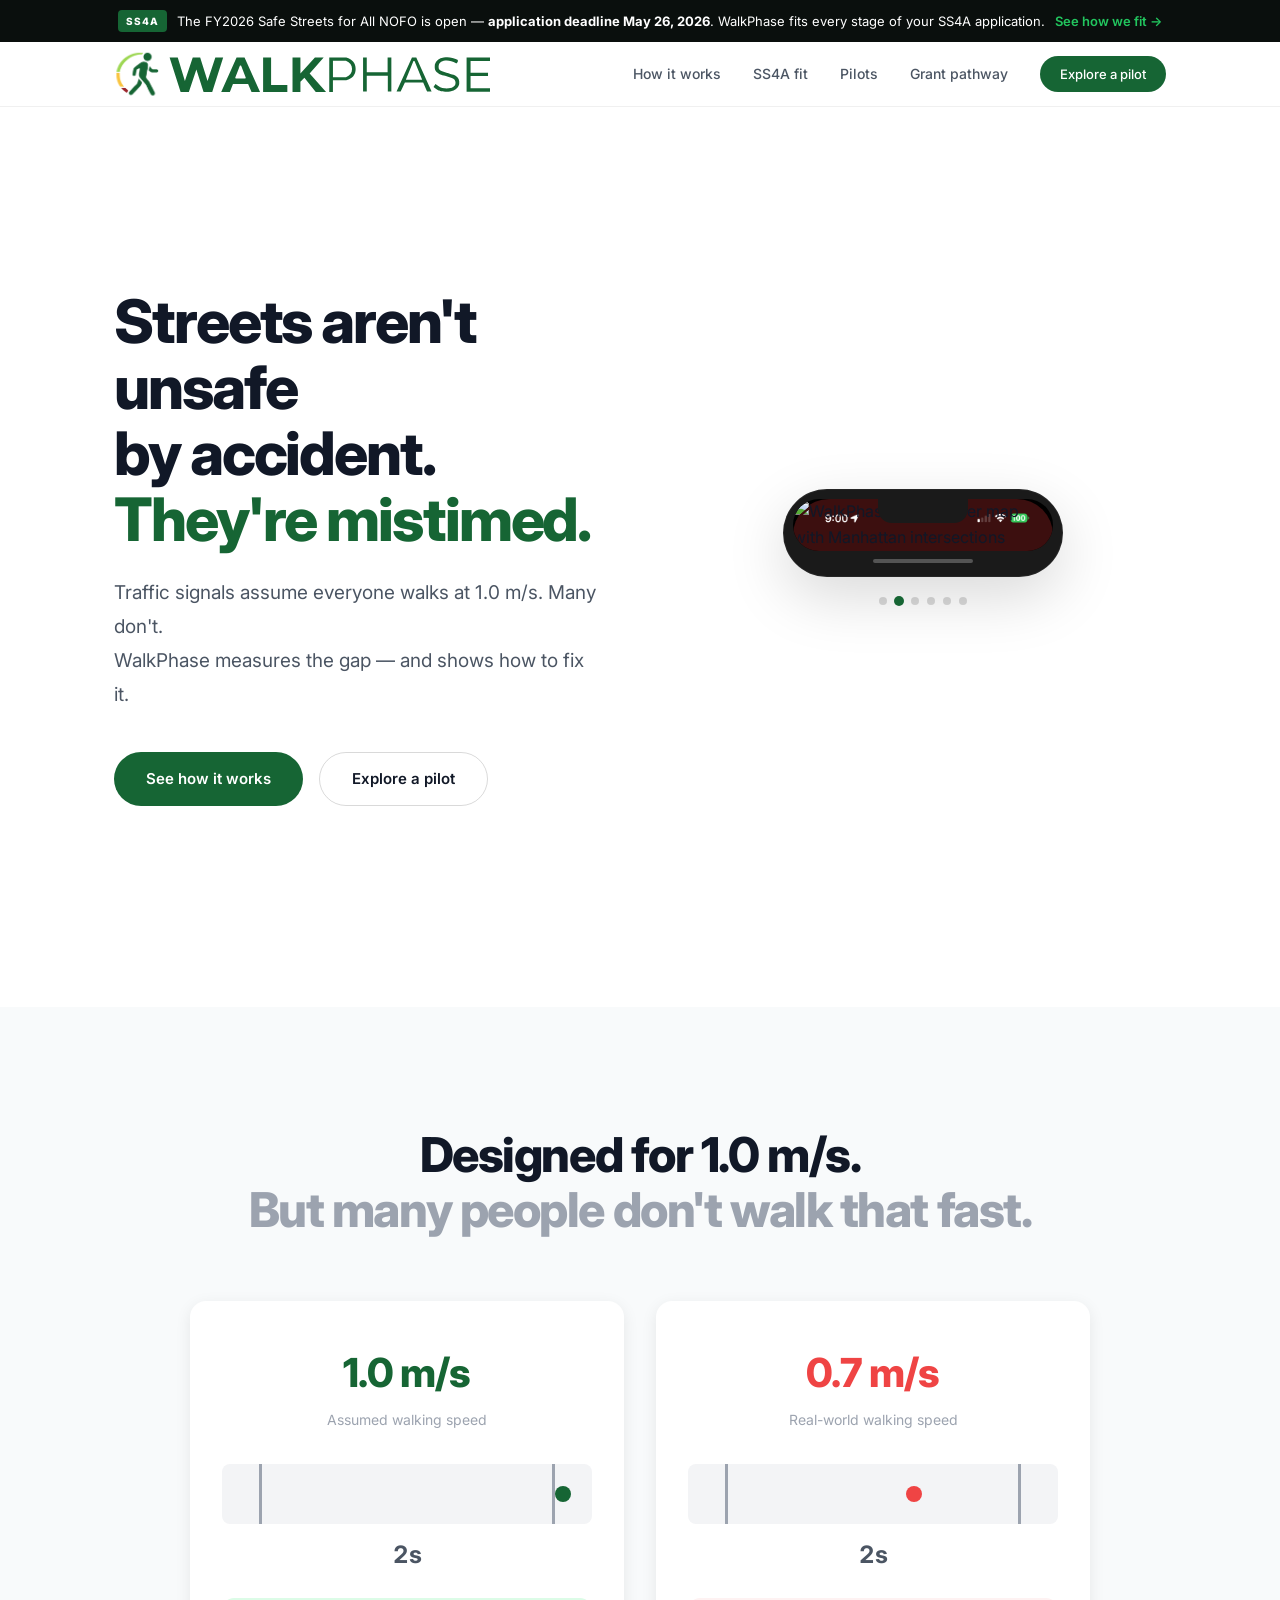
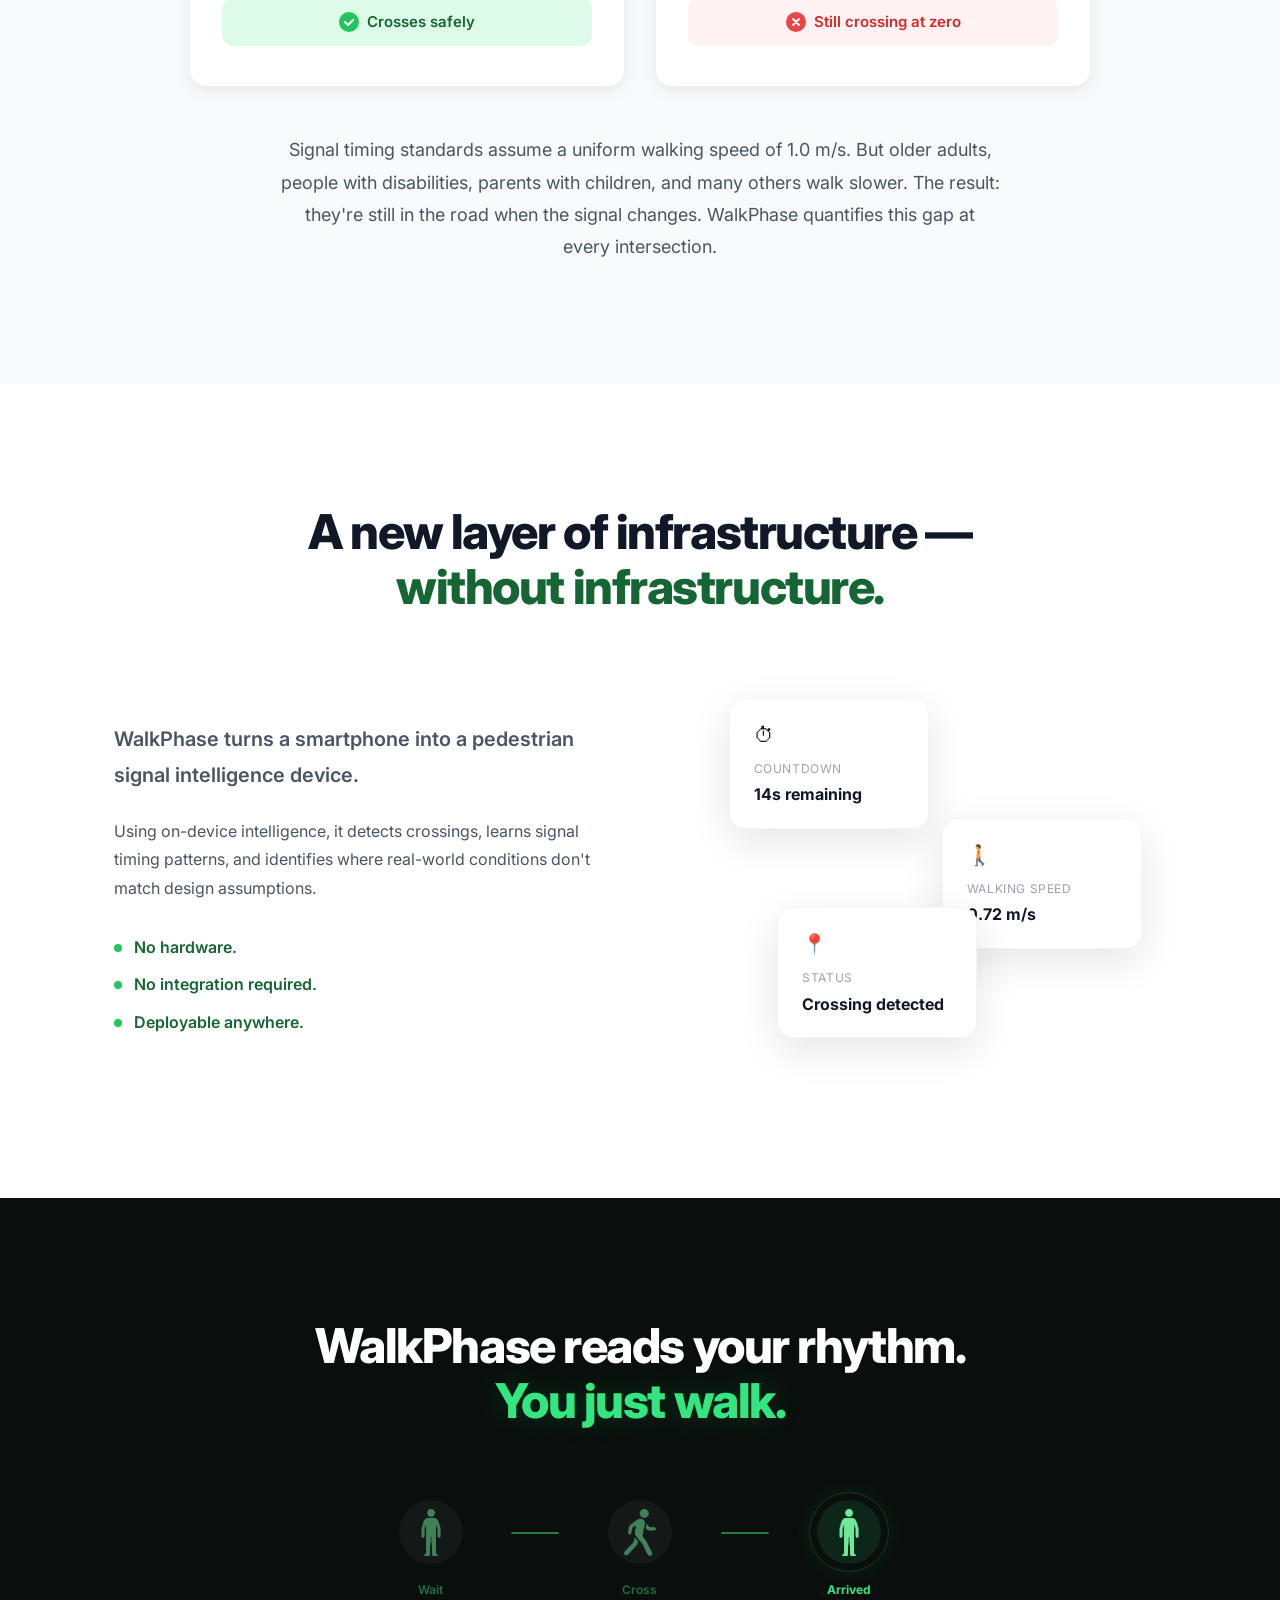
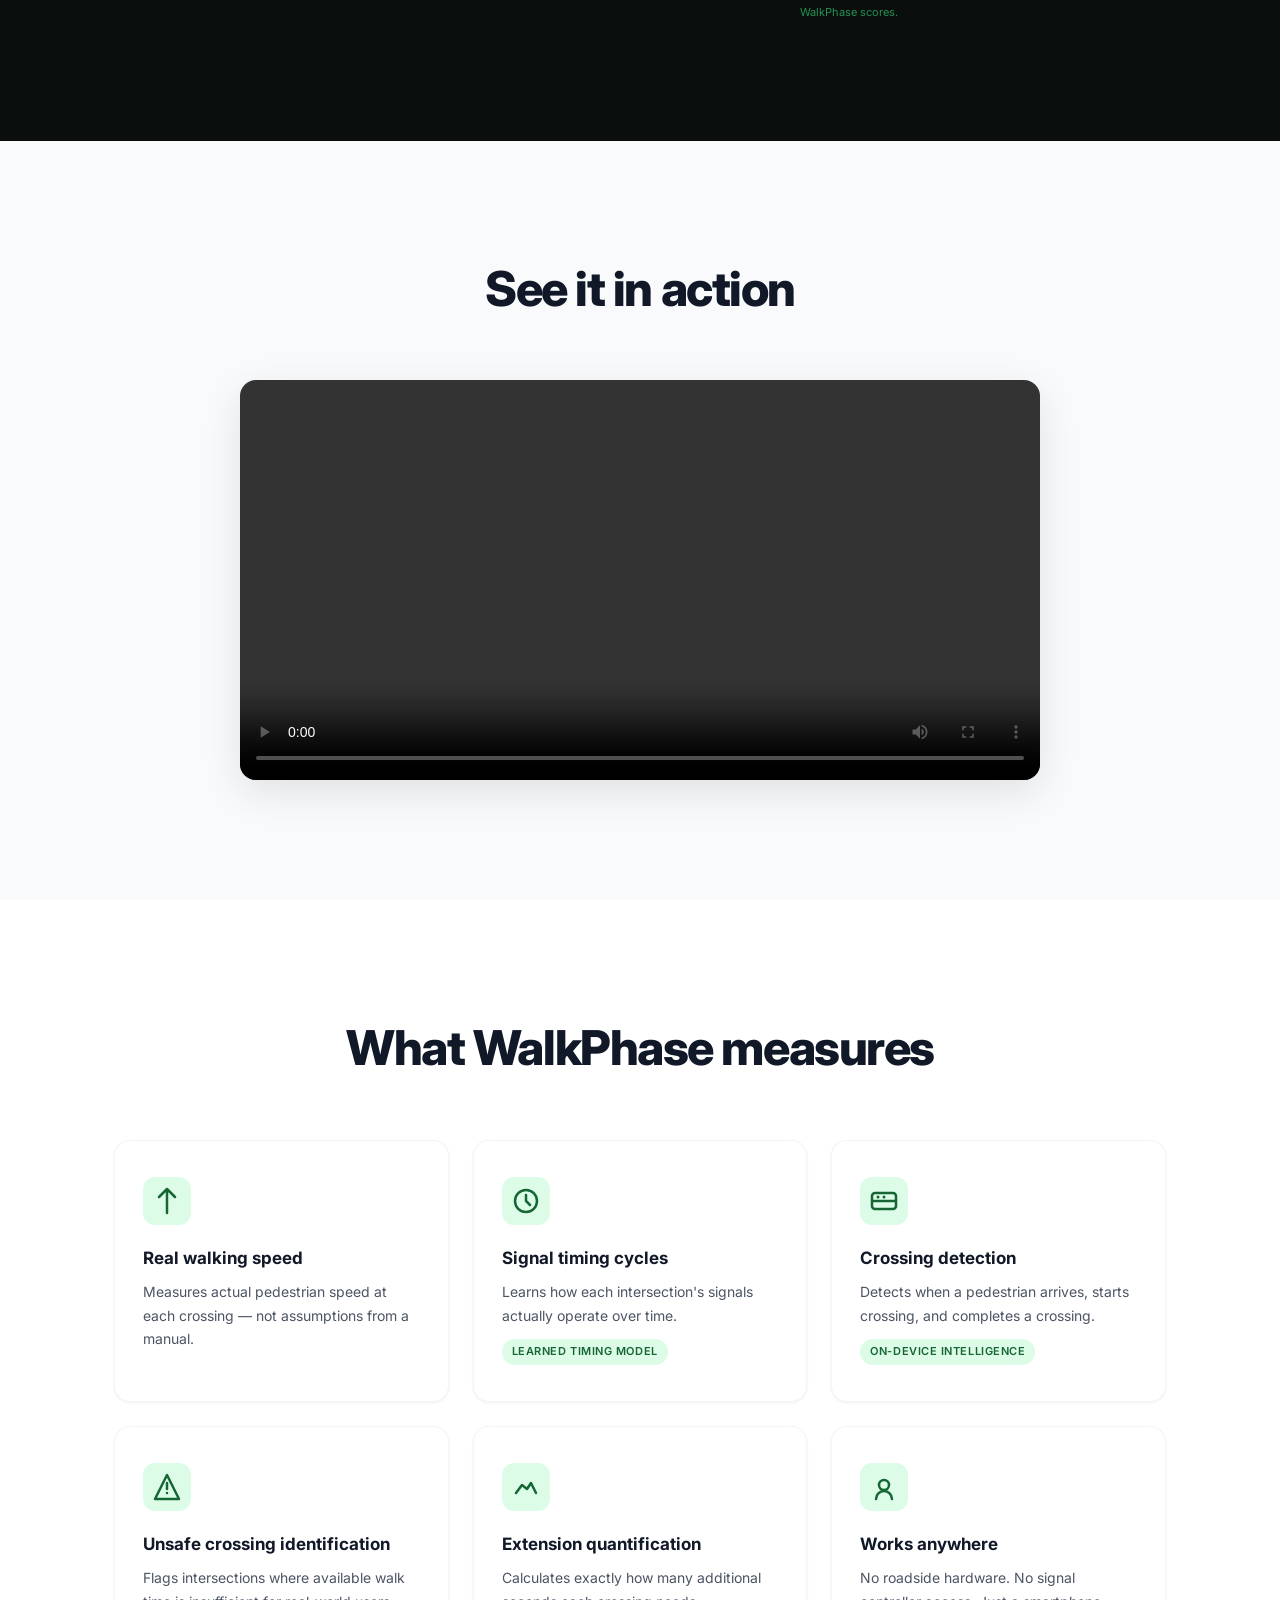
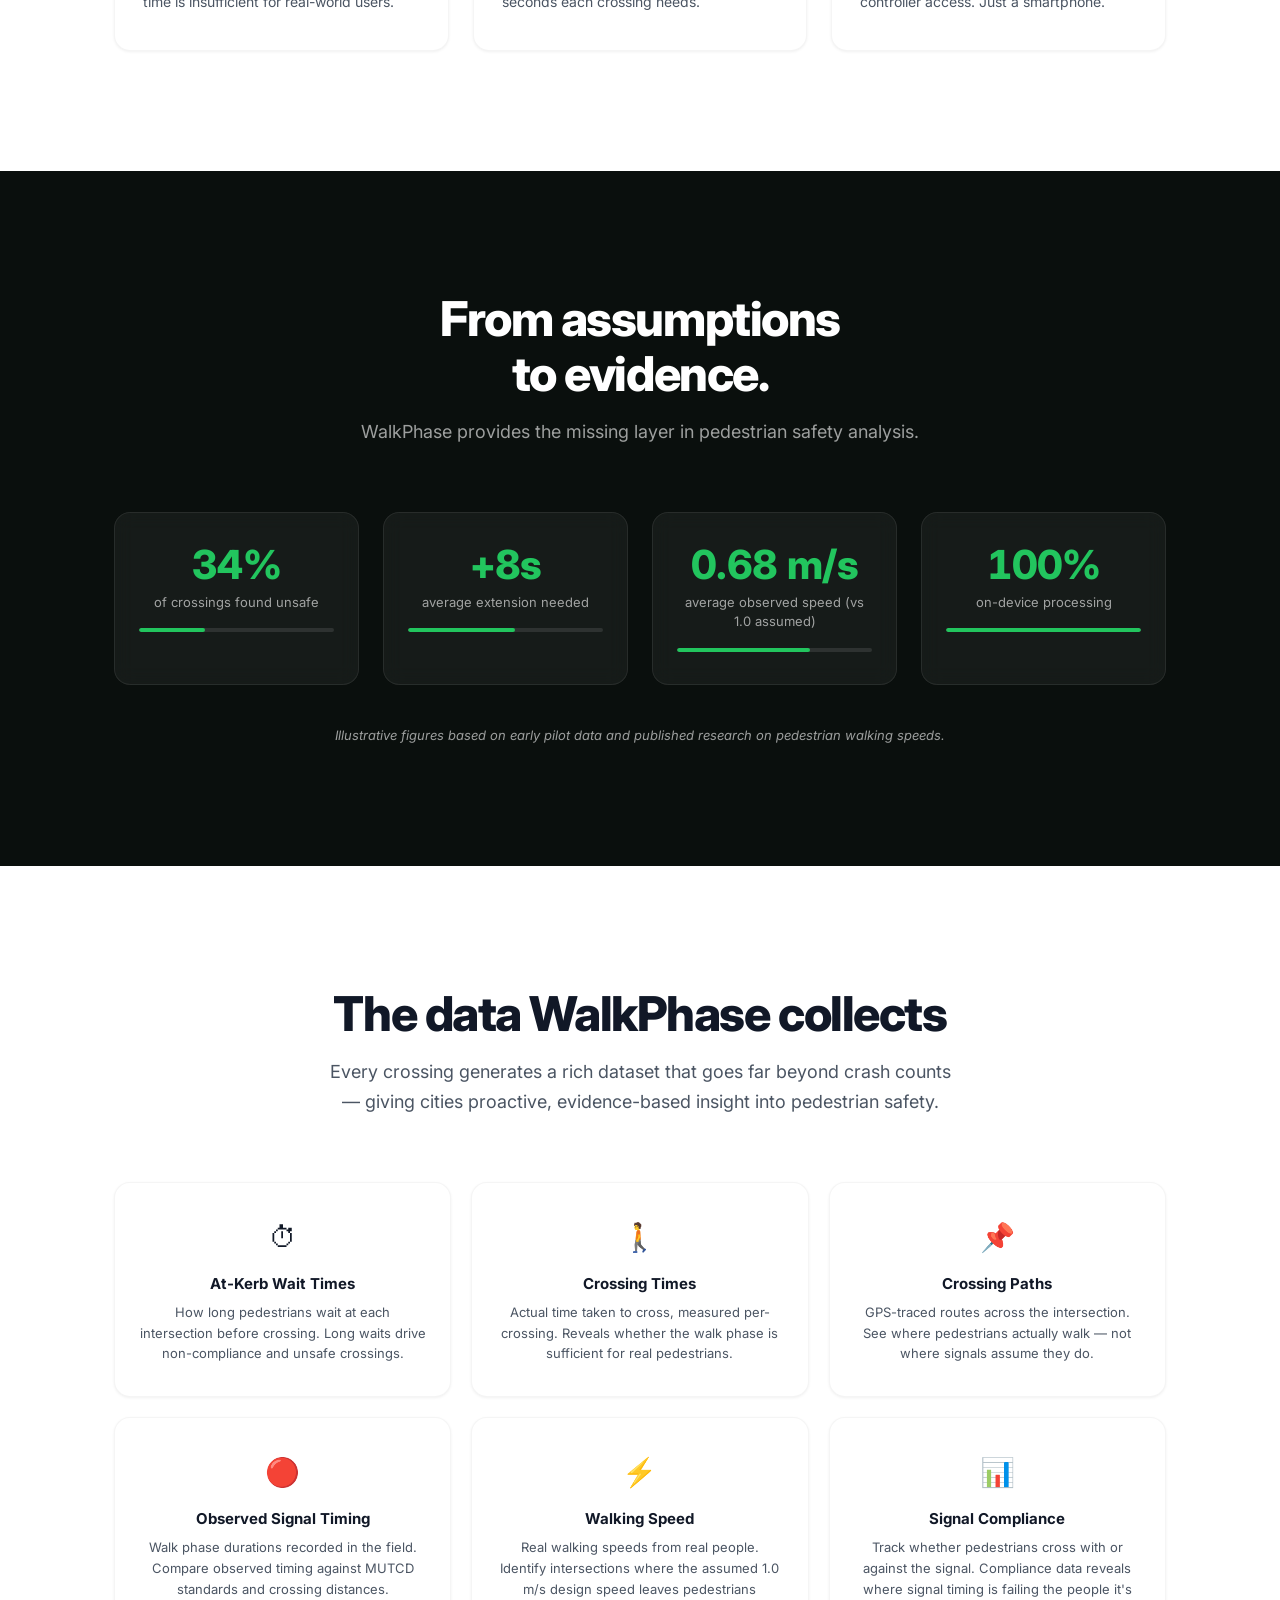
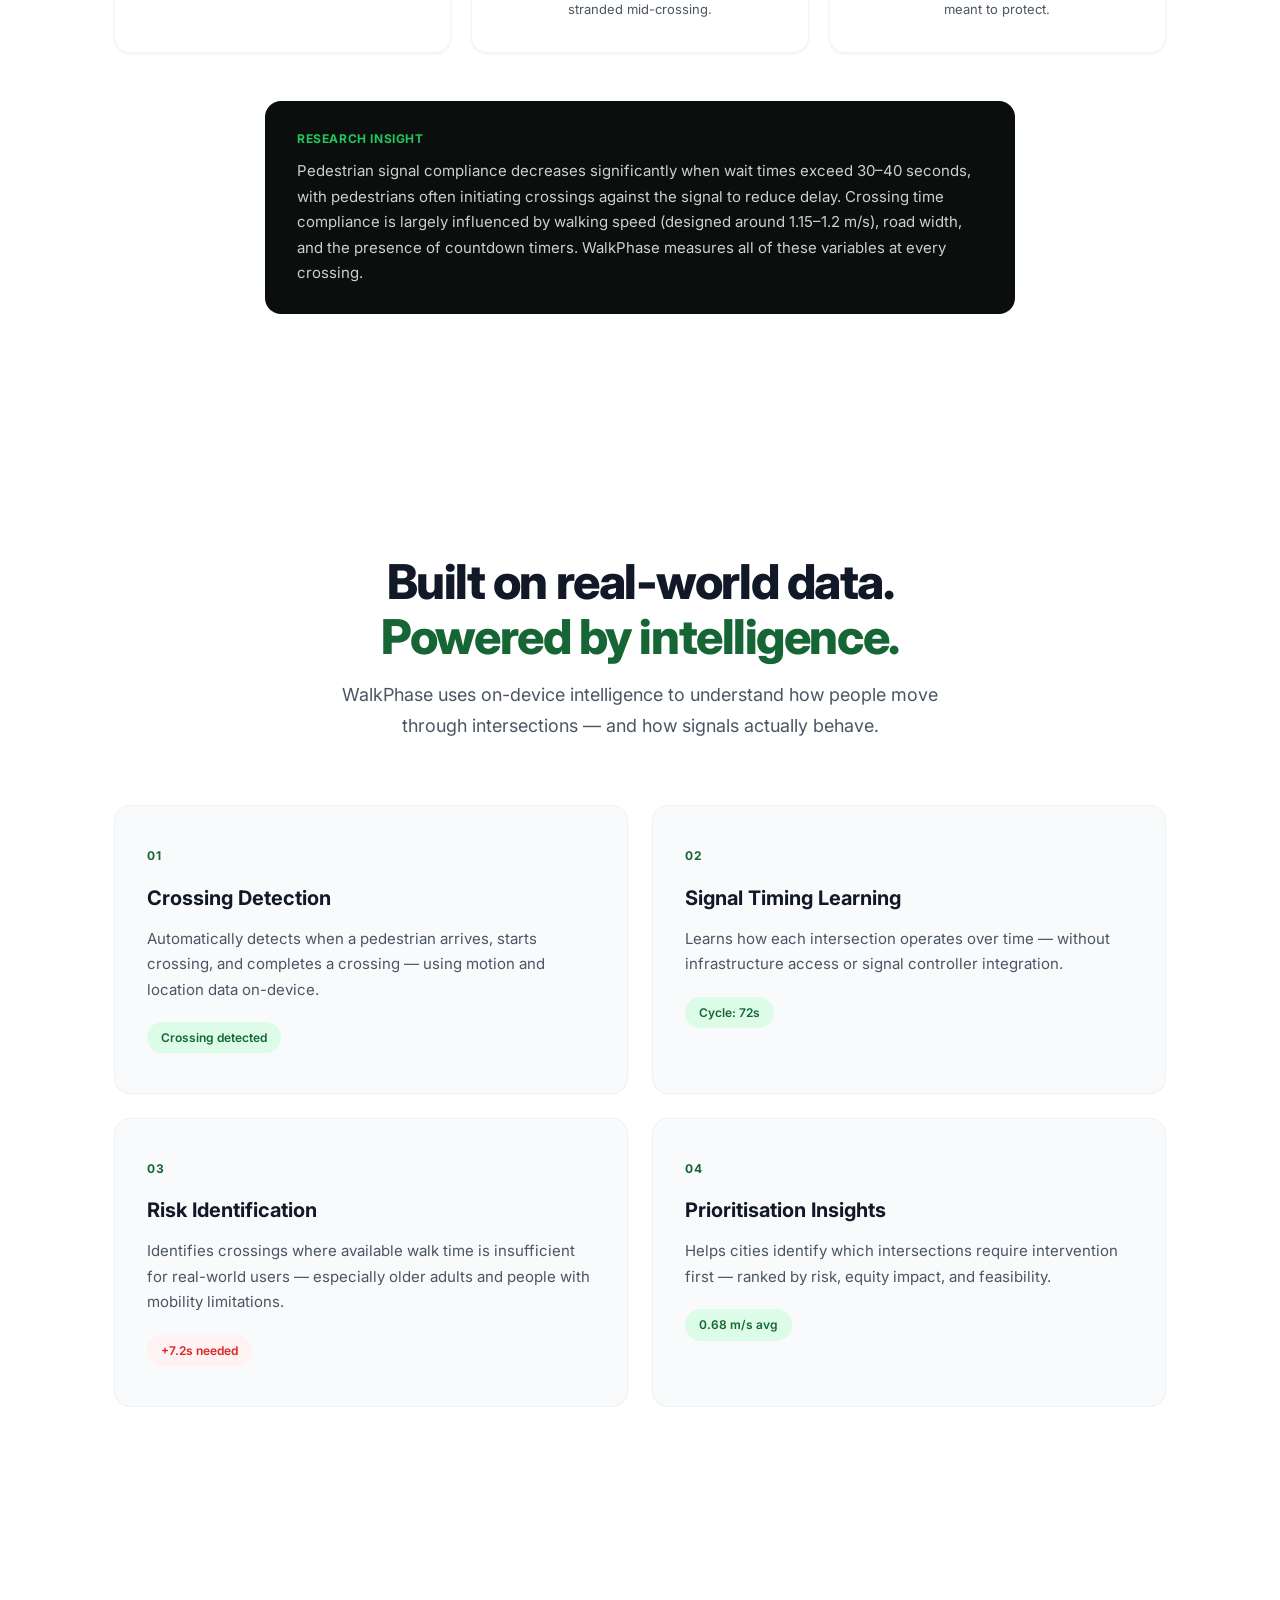
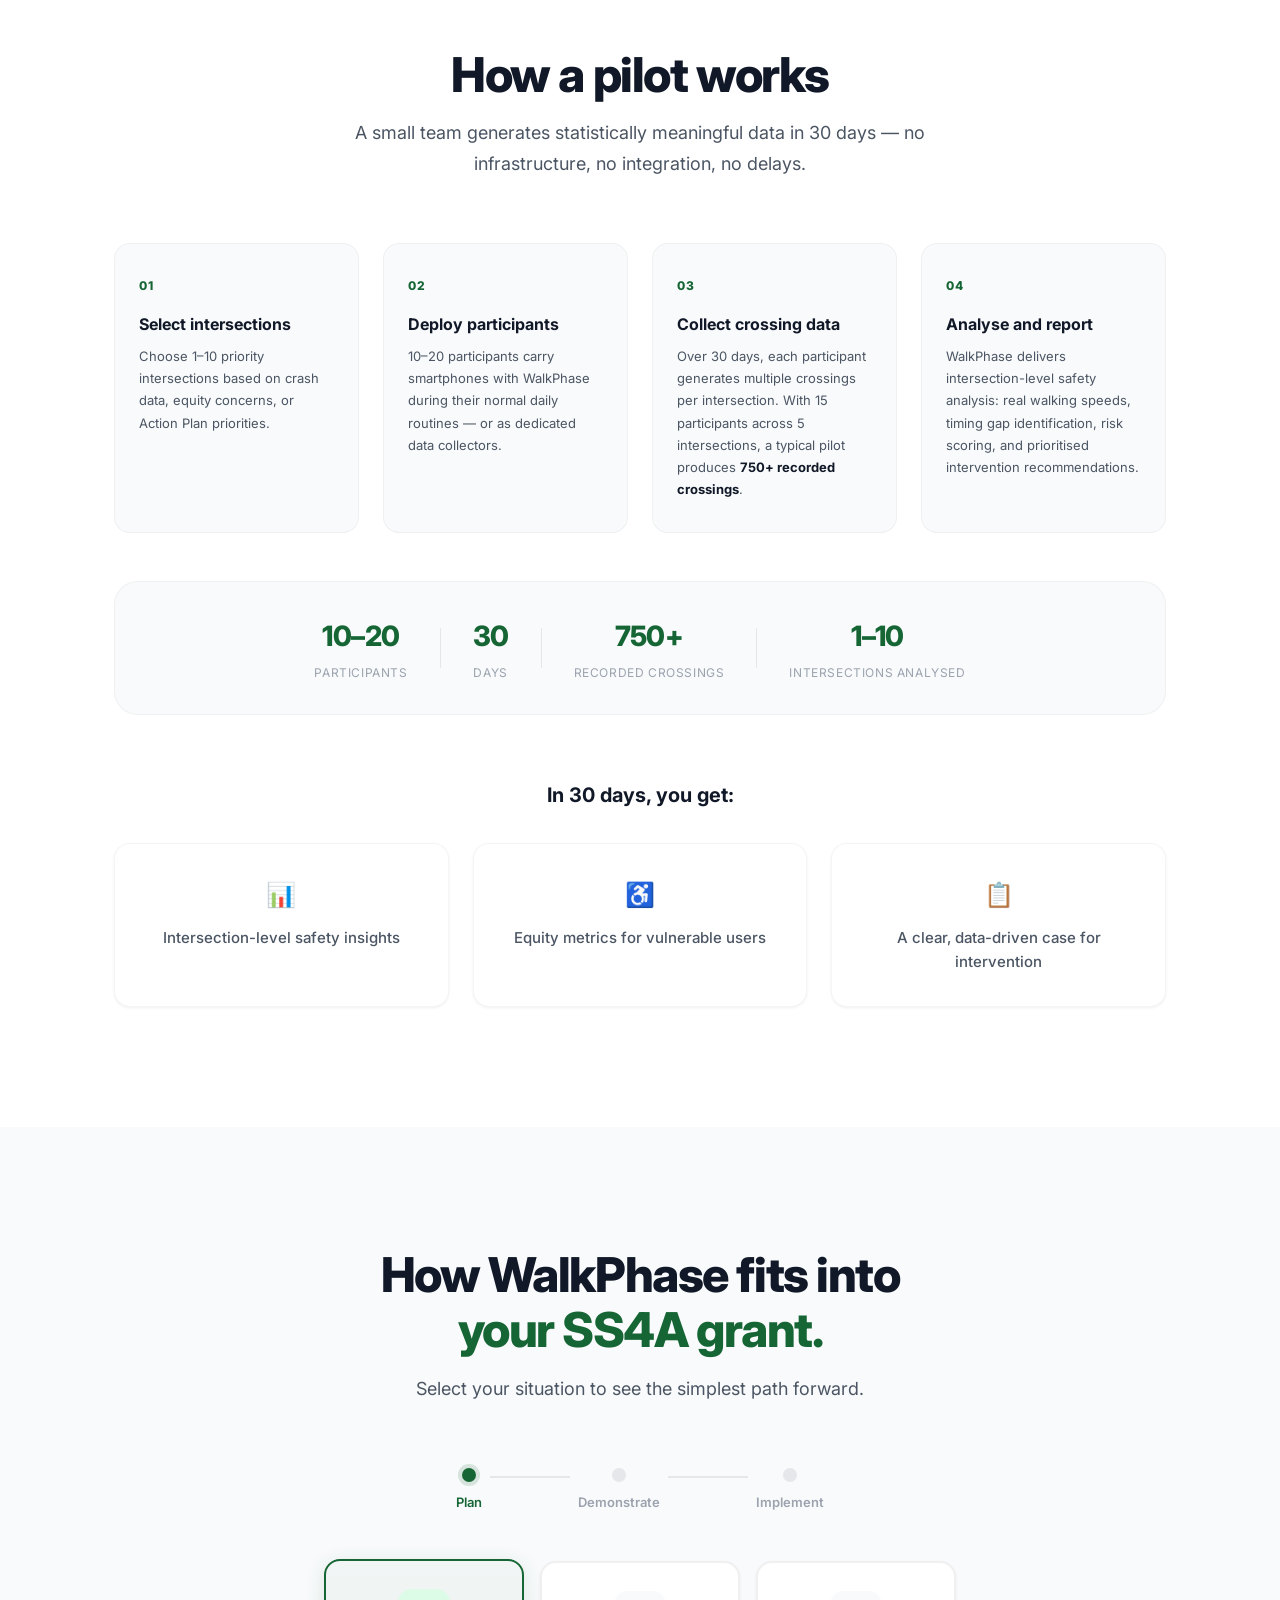
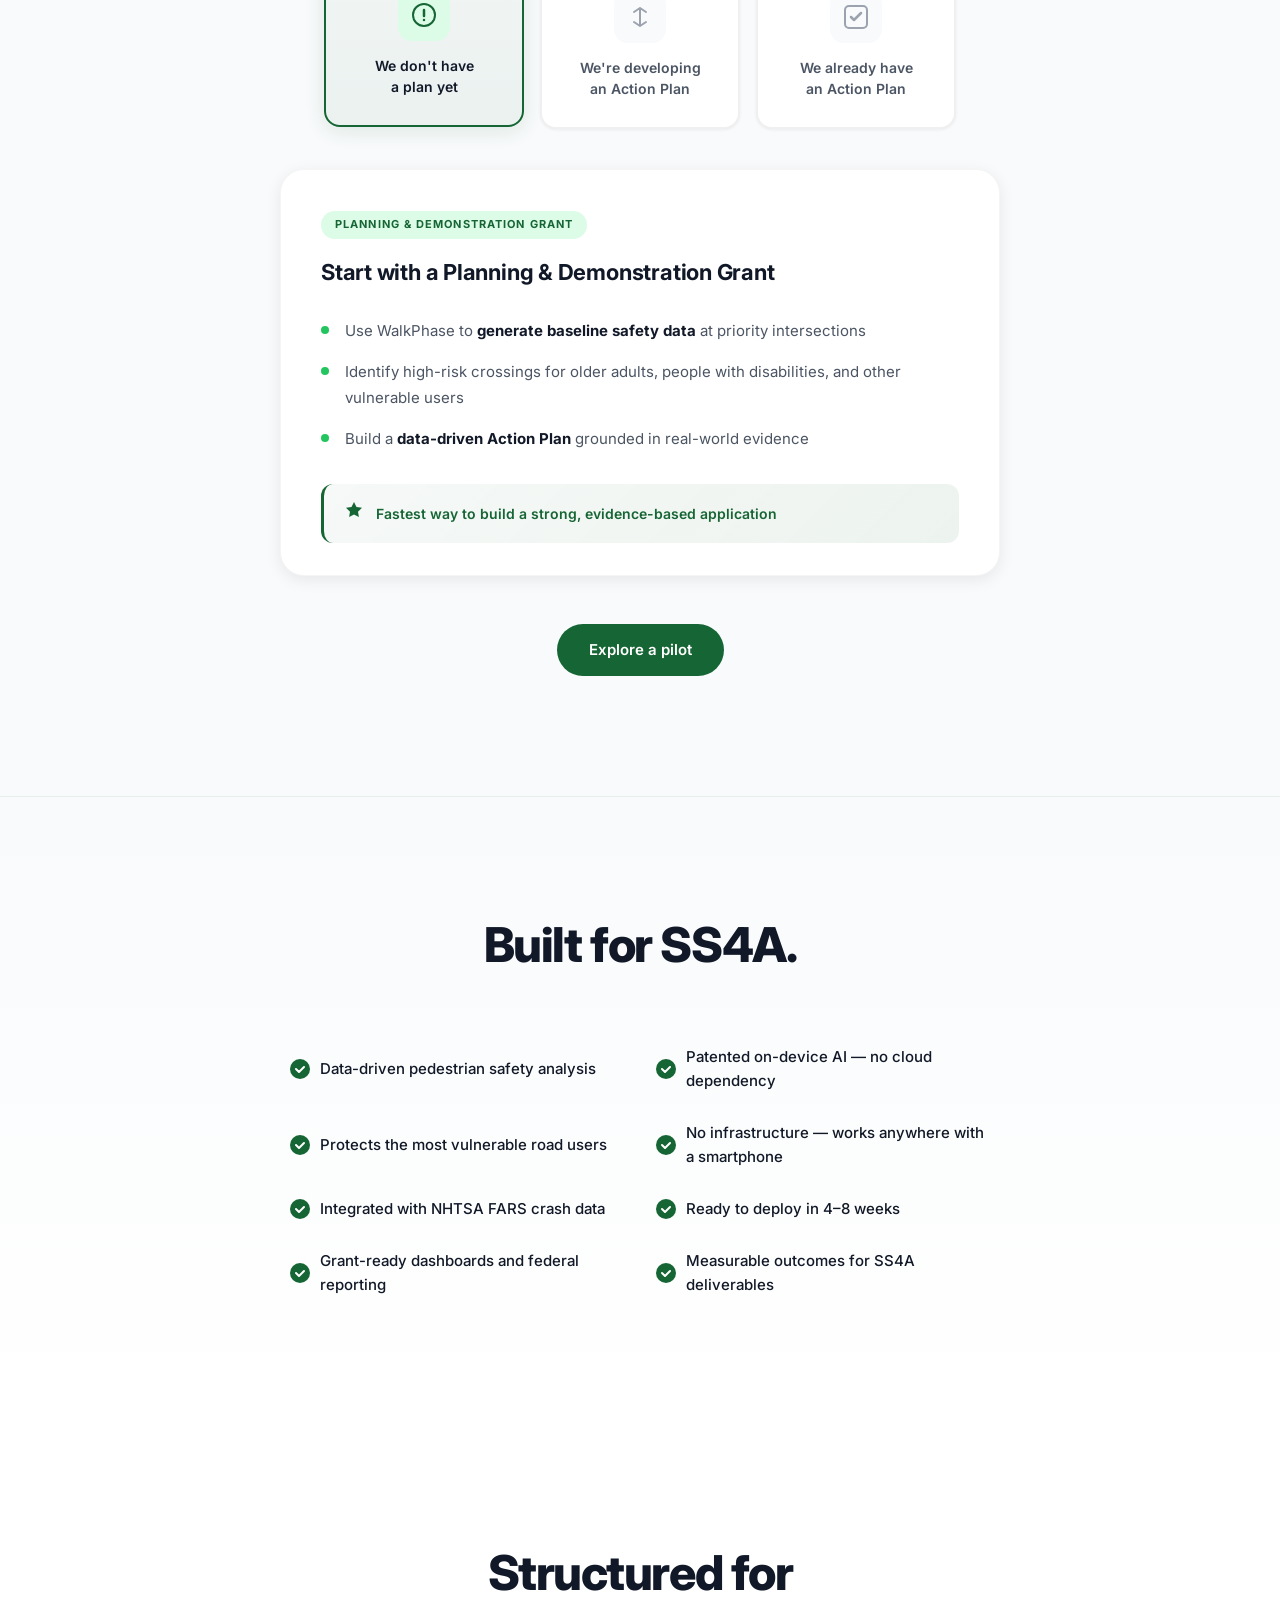
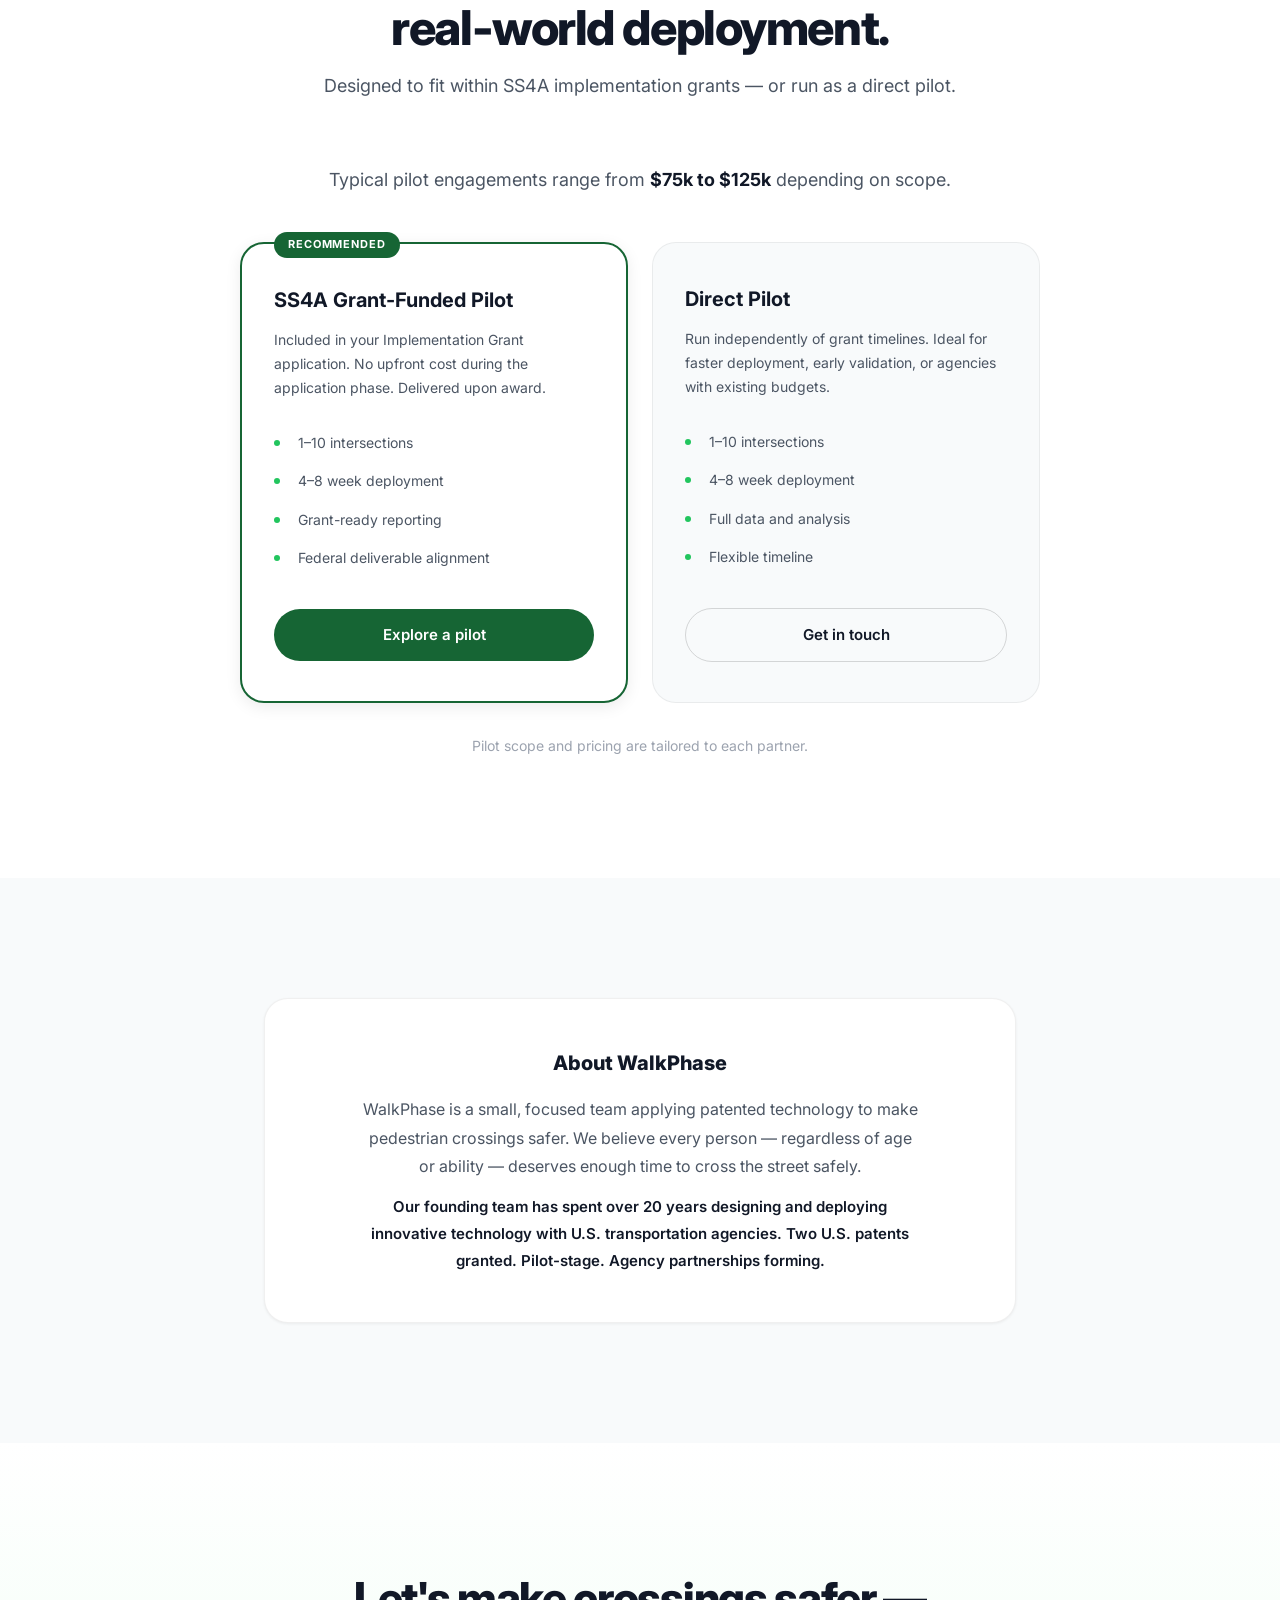
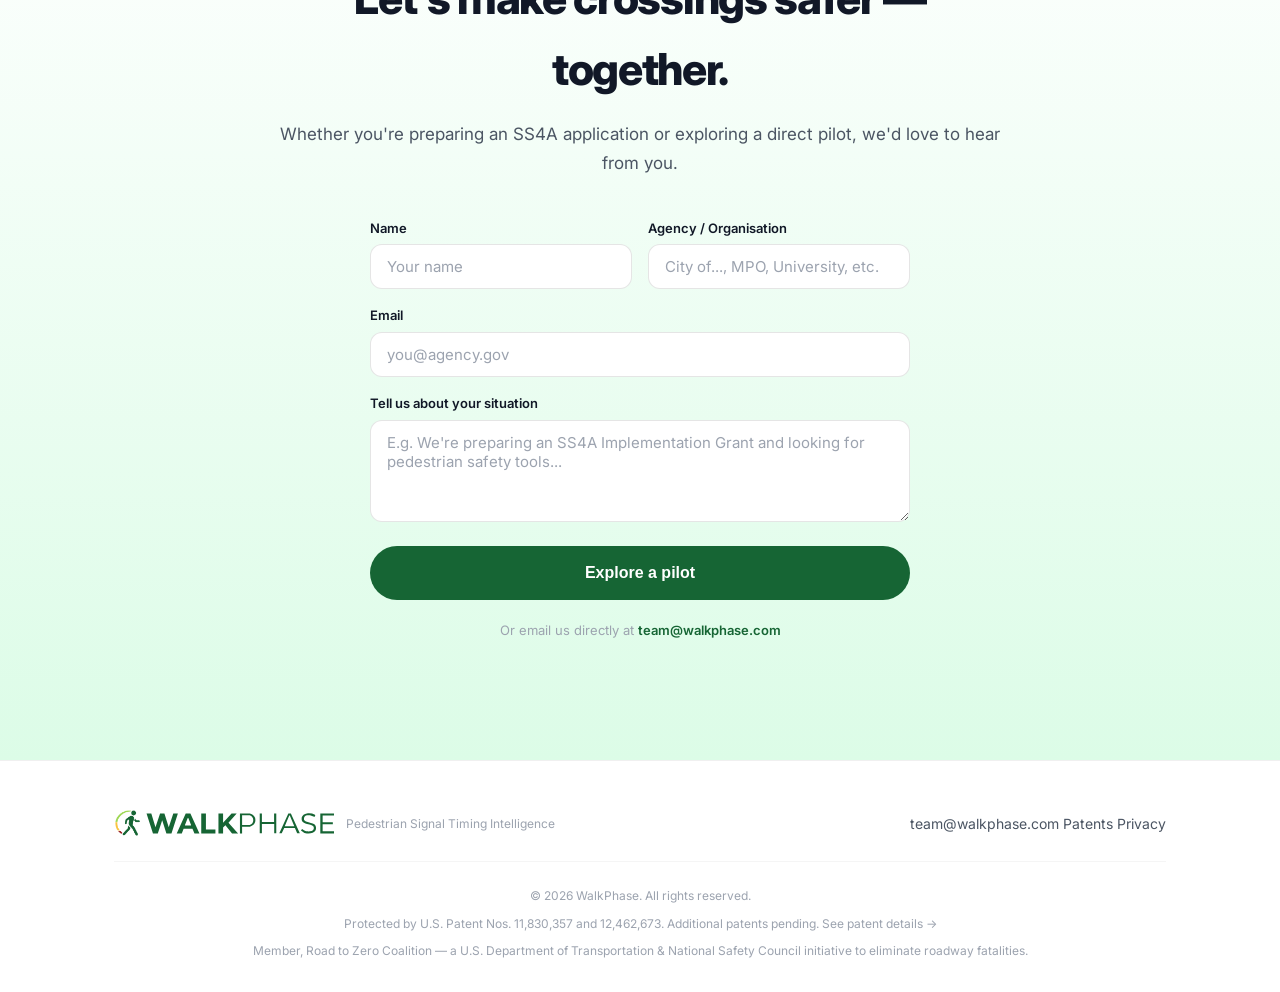
==== commit df1de108: "Add Road to Zero Coalition member credit to footers WalkPhase joined the Road to Zero Coalition (USD" ====
--- a/index.html
+++ b/index.html
@@ -770,6 +770,7 @@
             <div class="footer-legal">
                 <p>&copy; 2026 WalkPhase. All rights reserved.</p>
                 <p class="footer-patents">Protected by U.S. Patent Nos. 11,830,357 and 12,462,673. Additional patents pending. <a href="/patents">See patent details →</a></p>
+                <p class="footer-coalition">Member, Road to Zero Coalition &mdash; a U.S. Department of Transportation &amp; National Safety Council initiative to eliminate roadway fatalities.</p>
             </div>
         </div>
     </footer>
--- a/styles.css
+++ b/styles.css
@@ -1928,6 +1928,12 @@
     color: var(--text-muted);
 }
 
+.footer-coalition {
+    margin-top: 8px;
+    font-size: 0.6875rem;
+    color: var(--text-muted);
+}
+
 /* --- Final CTA --- */
 .section-cta {
     background: linear-gradient(180deg, var(--bg-white) 0%, var(--green-pale) 100%);
